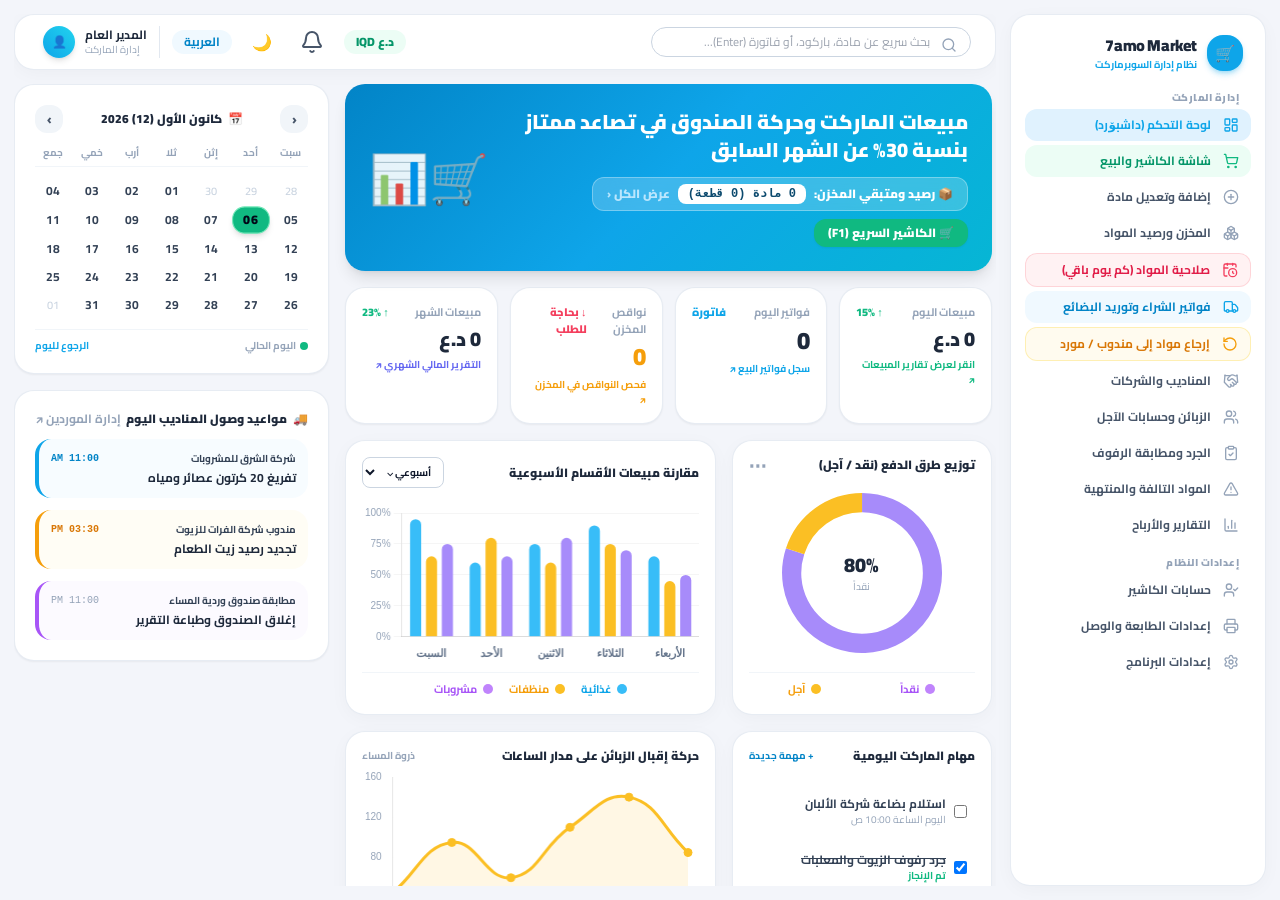
==== wwwroot/index.html @ c92509ae "Release v1.7.0: update carton stock deduction, cart independent item row controls, hide purchase pri" ====
<!DOCTYPE html>
<html lang="ar" dir="rtl">
<head>
  <meta charset="UTF-8">
  <meta name="viewport" content="width=device-width, initial-scale=1.0">
  <title>7amo.pos Market - نظام إدارة السوبرماركت ونقاط البيع</title>
  <!-- Local Offline Core Libraries -->
  <script src="libs/tailwindcss.js"></script>
  <script>
    tailwind.config = {
      darkMode: 'class'
    }
  </script>
  <!-- Chart.js Offline -->
  <script src="libs/chart.min.js"></script>
  <!-- Lucide Icons Offline -->
  <script src="libs/lucide.min.js"></script>
  <!-- SheetJS Excel Library Offline -->
  <script src="libs/xlsx.full.min.js"></script>
  <!-- Tesseract OCR Offline -->
  <script src="libs/tesseract.min.js"></script>
  <!-- QR Code Offline Generator -->
  <script src="libs/qrcode.min.js"></script>
  <link rel="stylesheet" href="style.css">
</head>
<body class="flex flex-col h-screen overflow-hidden select-none">

  <!-- ======================================================== -->
  <!-- MAIN APP CONTAINER -->
  <!-- ======================================================== -->
  <div class="flex h-screen w-screen p-3.5 gap-3.5 overflow-hidden">

    <!-- ======================================================== -->
    <!-- LEFT SIDEBAR (TAILORED FOR SUPERMARKET & POS) -->
    <!-- ======================================================== -->
    <aside id="appSidebar" class="w-64 sh-card flex flex-col justify-between p-3.5 overflow-y-auto z-20 transition-all duration-300">
      <div class="space-y-3.5">
        <!-- Logo -->
        <div class="flex items-center gap-2.5 px-2 py-1">
          <div class="w-9 h-9 rounded-2xl bg-sky-500 flex items-center justify-center text-white shadow-md shadow-sky-500/30">
            🛒
          </div>
          <div>
            <span class="font-black text-base tracking-tight text-slate-800 dark:text-white">7amo Market</span>
            <span class="block text-[10px] font-bold text-sky-500">نظام إدارة السوبرماركت</span>
          </div>
        </div>

        <!-- Section: MENU (القائمة الرئيسية للماركت) -->
        <div>
          <div class="text-[10px] font-black tracking-wider text-slate-400 dark:text-slate-500 px-3 mb-1 uppercase">إدارة الماركت</div>
          <nav class="space-y-1">
            <!-- 1. Dashboard -->
            <button onclick="switchTab('dashboard')" id="sidebar-dashboard" class="sidebar-item w-full flex items-center gap-3 px-3 py-2 rounded-xl text-xs font-bold text-slate-600 dark:text-slate-300 hover:bg-slate-100 dark:hover:bg-slate-800 transition sidebar-item-active">
              <i data-lucide="layout-dashboard" class="w-4 h-4 text-sky-500"></i>
              <span>لوحة التحكم (داشبۆرد)</span>
            </button>

            <!-- 2. Cashier -->
            <button onclick="switchTab('cashier')" id="sidebar-cashier" class="sidebar-item w-full flex items-center gap-3 px-3 py-2 rounded-xl text-xs font-bold text-emerald-600 dark:text-emerald-400 bg-emerald-50 dark:bg-emerald-950/40 hover:bg-emerald-100 transition">
              <i data-lucide="shopping-cart" class="w-4 h-4 text-emerald-500"></i>
              <span>شاشة الكاشير والبيع</span>
            </button>

            <!-- 3. Add Product -->
            <button onclick="switchTab('addProduct')" id="sidebar-addProduct" class="sidebar-item w-full flex items-center gap-3 px-3 py-2 rounded-xl text-xs font-bold text-slate-600 dark:text-slate-300 hover:bg-slate-100 dark:hover:bg-slate-800 transition">
              <i data-lucide="plus-circle" class="w-4 h-4 text-slate-400"></i>
              <span>إضافة وتعديل مادة</span>
            </button>

            <!-- 4. Inventory / Warehouse -->
            <button onclick="switchTab('inventory')" id="sidebar-inventory" class="sidebar-item w-full flex items-center gap-3 px-3 py-2 rounded-xl text-xs font-bold text-slate-600 dark:text-slate-300 hover:bg-slate-100 dark:hover:bg-slate-800 transition">
              <i data-lucide="boxes" class="w-4 h-4 text-slate-400"></i>
              <span>المخزن ورصيد المواد</span>
            </button>

            <!-- 5. Expiring Soon Products (كم يوم باقي لانتهاء الصلاحية) -->
            <button onclick="switchTab('expiringProducts')" id="sidebar-expiringProducts" class="sidebar-item w-full flex items-center justify-between px-3 py-2 rounded-xl text-xs font-bold text-rose-600 dark:text-rose-400 bg-rose-50/90 dark:bg-rose-950/50 hover:bg-rose-100 dark:hover:bg-rose-900/60 border border-rose-200/80 dark:border-rose-800/50 transition">
              <div class="flex items-center gap-3">
                <i data-lucide="calendar-clock" class="w-4 h-4 text-rose-500"></i>
                <span>صلاحية المواد (كم يوم باقي)</span>
              </div>
              <span id="sidebar-expiringCountBadge" class="hidden px-2 py-0.5 rounded-full text-[10px] font-black bg-rose-500 text-white">0</span>
            </button>

            <!-- 6. Purchase & Invoices (فواتير الشراء وتوريد البضائع) -->
            <button onclick="switchTab('purchase')" id="sidebar-purchase" class="sidebar-item w-full flex items-center gap-3 px-3 py-2 rounded-xl text-xs font-bold text-sky-600 dark:text-sky-400 bg-sky-50 dark:bg-sky-950/40 hover:bg-sky-100 transition">
              <i data-lucide="truck" class="w-4 h-4 text-sky-500"></i>
              <span>فواتير الشراء وتوريد البضائع</span>
            </button>

            <!-- 7. Return items to supplier (إرجاع مواد إلى مندوب / مورد) -->
            <button onclick="openSupplierReturnModal()" id="sidebar-returnSupplier" class="sidebar-item w-full flex items-center gap-3 px-3 py-2 rounded-xl text-xs font-bold text-amber-600 dark:text-amber-400 bg-amber-50/80 dark:bg-amber-950/40 hover:bg-amber-100 dark:hover:bg-amber-900/50 border border-amber-200/60 dark:border-amber-800/40 transition">
              <i data-lucide="rotate-ccw" class="w-4 h-4 text-amber-500"></i>
              <span>إرجاع مواد إلى مندوب / مورد</span>
            </button>

            <!-- 8. Suppliers / Reps -->
            <button onclick="switchTab('suppliers')" id="sidebar-suppliers" class="sidebar-item w-full flex items-center gap-3 px-3 py-2 rounded-xl text-xs font-bold text-slate-600 dark:text-slate-300 hover:bg-slate-100 dark:hover:bg-slate-800 transition">
              <i data-lucide="handshake" class="w-4 h-4 text-slate-400"></i>
              <span>المناديب والشركات</span>
            </button>

            <!-- 9. Customers / Debts -->
            <button onclick="switchTab('customers')" id="sidebar-customers" class="sidebar-item w-full flex items-center gap-3 px-3 py-2 rounded-xl text-xs font-bold text-slate-600 dark:text-slate-300 hover:bg-slate-100 dark:hover:bg-slate-800 transition">
              <i data-lucide="users" class="w-4 h-4 text-slate-400"></i>
              <span>الزبائن وحسابات الآجل</span>
            </button>

            <!-- 10. Stock Audit -->
            <button onclick="switchTab('stockAudit')" id="sidebar-stockAudit" class="sidebar-item w-full flex items-center gap-3 px-3 py-2 rounded-xl text-xs font-bold text-slate-600 dark:text-slate-300 hover:bg-slate-100 dark:hover:bg-slate-800 transition">
              <i data-lucide="clipboard-check" class="w-4 h-4 text-slate-400"></i>
              <span>الجرد ومطابقة الرفوف</span>
            </button>

            <!-- 11. Damaged / Expired Items -->
            <button onclick="switchTab('damagedItems')" id="sidebar-damagedItems" class="sidebar-item w-full flex items-center gap-3 px-3 py-2 rounded-xl text-xs font-bold text-slate-600 dark:text-slate-300 hover:bg-slate-100 dark:hover:bg-slate-800 transition">
              <i data-lucide="alert-triangle" class="w-4 h-4 text-slate-400"></i>
              <span>المواد التالفة والمنتهية</span>
            </button>

            <!-- 12. Reports & Profits -->
            <button onclick="switchTab('reports')" id="sidebar-reports" class="sidebar-item w-full flex items-center gap-3 px-3 py-2 rounded-xl text-xs font-bold text-slate-600 dark:text-slate-300 hover:bg-slate-100 dark:hover:bg-slate-800 transition">
              <i data-lucide="bar-chart-3" class="w-4 h-4 text-slate-400"></i>
              <span>التقارير والأرباح</span>
            </button>
          </nav>
        </div>

        <!-- Section: OTHER (إدارة النظام والمستخدمين) -->
        <div>
          <div class="text-[10px] font-black tracking-wider text-slate-400 dark:text-slate-500 px-3 mb-1 uppercase">إعدادات النظام</div>
          <nav class="space-y-1">
            <button onclick="switchTab('users')" id="sidebar-users" class="sidebar-item w-full flex items-center gap-3 px-3 py-2 rounded-xl text-xs font-bold text-slate-600 dark:text-slate-300 hover:bg-slate-100 dark:hover:bg-slate-800 transition">
              <i data-lucide="user-check" class="w-4 h-4 text-slate-400"></i>
              <span>حسابات الكاشير</span>
            </button>

            <button onclick="switchTab('printing')" id="sidebar-printing" class="sidebar-item w-full flex items-center gap-3 px-3 py-2 rounded-xl text-xs font-bold text-slate-600 dark:text-slate-300 hover:bg-slate-100 dark:hover:bg-slate-800 transition">
              <i data-lucide="printer" class="w-4 h-4 text-slate-400"></i>
              <span>إعدادات الطابعة والوصل</span>
            </button>

            <button onclick="switchTab('settings')" id="sidebar-settings" class="sidebar-item w-full flex items-center gap-3 px-3 py-2 rounded-xl text-xs font-bold text-slate-600 dark:text-slate-300 hover:bg-slate-100 dark:hover:bg-slate-800 transition">
              <i data-lucide="settings" class="w-4 h-4 text-slate-400"></i>
              <span>إعدادات البرنامج</span>
            </button>
          </nav>
        </div>
      </div>
    </aside>

    <!-- ======================================================== -->
    <!-- RIGHT MAIN CONTENT WORKSPACE -->
    <!-- ======================================================== -->
    <div class="flex-1 flex flex-col overflow-hidden space-y-3.5">

      <!-- TOP HEADER (SEARCH, ACTIONS & PROFILE) -->
      <header id="appTopHeader" class="h-14 sh-card px-6 flex items-center justify-between">
        <!-- Search Input -->
        <div class="relative w-80">
          <i data-lucide="search" class="w-4 h-4 text-slate-400 absolute right-3.5 top-2.5"></i>
          <input id="globalTopSearchInput" onkeydown="if(event.key==='Enter'){handleGlobalTopSearch(this.value);}" type="text" placeholder="بحث سريع عن مادة، باركود، أو فاتورة (Enter)..." class="w-full bg-slate-50 dark:bg-slate-900 border border-slate-200 dark:border-slate-800 rounded-full pr-10 pl-4 py-1.5 text-xs text-slate-700 dark:text-slate-200 focus:outline-none focus:border-sky-500">
        </div>

        <!-- Header Actions -->
        <div class="flex items-center gap-3">
          <!-- Currency Badge -->
          <div class="px-3 py-1 bg-emerald-50 dark:bg-emerald-950/60 text-emerald-600 dark:text-emerald-400 rounded-full text-xs font-black">
            د.ع IQD
          </div>

          <!-- Notification Bell (Rep Orders) -->
          <button onclick="switchTab('repOrders')" class="p-2 rounded-full hover:bg-slate-100 dark:hover:bg-slate-800 text-slate-600 dark:text-slate-300 relative" title="طلبيات المناديب الواردة">
            <i data-lucide="bell" class="w-4.5 h-4.5"></i>
            <span id="repBellBadge" class="hidden absolute top-1 right-1 w-2.5 h-2.5 bg-rose-500 rounded-full animate-ping"></span>
          </button>

          <!-- Theme Toggle (Day <-> Night) -->
          <button onclick="toggleTheme()" class="p-2 rounded-full hover:bg-slate-100 dark:hover:bg-slate-800 text-slate-600 dark:text-slate-300" title="تبديل الوضع الليلي / النهاري">
            <span id="themeIcon">🌙</span>
          </button>

          <!-- Language Button -->
          <button onclick="toggleLanguage()" class="px-3 py-1 rounded-full text-xs font-bold text-sky-600 dark:text-sky-400 bg-sky-50 dark:bg-sky-950/60">
            <span id="langBtnText">العربية</span>
          </button>

          <!-- User Avatar Profile -->
          <div class="flex items-center gap-2.5 pl-1 border-r border-slate-200 dark:border-slate-800 pr-3">
            <div class="text-left">
              <div class="text-xs font-bold text-slate-800 dark:text-white leading-tight">المدير العام</div>
              <div class="text-[10px] text-slate-400">إدارة الماركت</div>
            </div>
            <div class="w-8 h-8 rounded-full bg-gradient-to-tr from-sky-500 to-cyan-400 flex items-center justify-center text-white font-bold text-xs shadow-md">
              👤
            </div>
          </div>
        </div>
      </header>

      <!-- VIEWS CONTAINER -->
      <main class="flex-1 overflow-y-auto pr-1">

        <!-- ======================================================== -->
        <!-- VIEW 1: DASHBOARD (MARKET THEME) -->
        <!-- ======================================================== -->
        <div id="tab-dashboard" class="tab-content space-y-4">
          <div class="grid grid-cols-12 gap-4">

            <!-- LEFT 8-COLUMN MAIN BLOCK -->
            <div class="col-span-8 space-y-4">

              <!-- Market Banner Card with Interactive Warehouse Stock Button -->
              <div class="sh-banner p-6 relative overflow-hidden flex items-center justify-between shadow-lg">
                <div class="space-y-2 z-10 max-w-md">
                  <h2 class="text-xl font-black text-white leading-snug">
                    مبيعات الماركت وحركة الصندوق في تصاعد ممتاز بنسبة 30% عن الشهر السابق
                  </h2>
                  <div class="flex items-center gap-2 text-xs font-bold pt-1.5 flex-wrap">
                    <button type="button" onclick="switchTab('inventory')" class="px-3.5 py-1.5 bg-white/20 hover:bg-white/30 text-white rounded-xl font-black flex items-center gap-2 transition cursor-pointer backdrop-blur-md border border-white/30 shadow-xs hover:scale-105 active:scale-95">
                      <span>📦 رصيد ومتبقي المخزن:</span>
                      <span id="dashRemainingStockBadge" class="bg-white text-sky-900 px-2.5 py-0.5 rounded-lg font-black font-mono shadow-xs">0 مادة</span>
                      <span class="text-sky-200">عرض الكل ‹</span>
                    </button>
                    <button type="button" onclick="switchTab('cashier')" class="px-3.5 py-1.5 bg-emerald-500 hover:bg-emerald-400 text-white rounded-xl font-black flex items-center gap-1.5 transition cursor-pointer shadow-sm hover:scale-105 active:scale-95">
                      <span>🛒 الكاشير السريع (F1)</span>
                    </button>
                  </div>
                </div>
                <div class="text-5xl opacity-90 select-none animate-bounce">
                  🛒📊
                </div>
              </div>

              <!-- 4 KPI Summary Cards Row (All Clickable & Interactive) -->
              <div class="grid grid-cols-4 gap-3">
                <div onclick="switchTab('reports')" class="sh-card p-4 cursor-pointer hover:border-emerald-400 dark:hover:border-emerald-500 transition shadow-sm hover:shadow-md group">
                  <div class="flex items-center justify-between text-[11px] text-slate-400 font-bold">
                    <span class="group-hover:text-emerald-500 transition">مبيعات اليوم</span>
                    <span class="text-emerald-500 font-black">↑ 15%</span>
                  </div>
                  <div id="kpiTodayRevenue" class="text-xl font-black text-slate-800 dark:text-white mt-1">0 د.ع</div>
                  <span class="text-[10px] text-emerald-500 font-bold block mt-1">انقر لعرض تقارير المبيعات ↗</span>
                </div>

                <div onclick="openInvoicesHistoryModal()" class="sh-card p-4 cursor-pointer hover:border-sky-400 dark:hover:border-sky-500 transition shadow-sm hover:shadow-md group">
                  <div class="flex items-center justify-between text-[11px] text-slate-400 font-bold">
                    <span class="group-hover:text-sky-500 transition">فواتير اليوم</span>
                    <span class="text-sky-500 font-black">فاتورة</span>
                  </div>
                  <div id="kpiTodayInvoices" class="text-2xl font-black text-slate-800 dark:text-white mt-1">0</div>
                  <span class="text-[10px] text-sky-500 font-bold block mt-1">سجل فواتير البيع ↗</span>
                </div>

                <div onclick="switchTab('inventory'); filterInventoryLowStockOnly();" class="sh-card p-4 cursor-pointer hover:border-amber-400 dark:hover:border-amber-500 transition shadow-sm hover:shadow-md group">
                  <div class="flex items-center justify-between text-[11px] text-slate-400 font-bold">
                    <span class="group-hover:text-amber-500 transition">نواقص المخزن</span>
                    <span class="text-rose-500 font-black">↓ بحاجة للطلب</span>
                  </div>
                  <div id="kpiLowStockCount" class="text-2xl font-black text-amber-500 mt-1">0</div>
                  <span class="text-[10px] text-amber-500 font-bold block mt-1">فحص النواقص في المخزن ↗</span>
                </div>

                <div onclick="switchTab('reports')" class="sh-card p-4 cursor-pointer hover:border-indigo-400 dark:hover:border-indigo-500 transition shadow-sm hover:shadow-md group">
                  <div class="flex items-center justify-between text-[11px] text-slate-400 font-bold">
                    <span class="group-hover:text-indigo-500 transition">مبيعات الشهر</span>
                    <span class="text-emerald-500 font-black">↑ 23%</span>
                  </div>
                  <div id="kpiMonthlyRevenue" class="text-xl font-black text-slate-800 dark:text-white mt-1">0 د.ع</div>
                  <span class="text-[10px] text-indigo-500 font-bold block mt-1">التقرير المالي الشهري ↗</span>
                </div>
              </div>

              <!-- Middle Charts Row -->
              <div class="grid grid-cols-12 gap-4">
                <!-- Payment Methods Donut -->
                <div class="col-span-5 sh-card p-4 flex flex-col justify-between">
                  <div class="flex items-center justify-between">
                    <h3 class="text-xs font-black text-slate-800 dark:text-white">توزيع طرق الدفع (نقد / آجل)</h3>
                    <button type="button" onclick="switchTab('reports')" class="text-slate-400 hover:text-sky-500 text-xs">•••</button>
                  </div>

                  <div class="h-40 relative flex items-center justify-center my-2">
                    <canvas id="attendanceChart"></canvas>
                    <div class="absolute text-center">
                      <div id="dashPaymentRatioText" class="text-xl font-black text-slate-800 dark:text-white">80%</div>
                      <div class="text-[10px] text-slate-400">نقداً</div>
                    </div>
                  </div>

                  <div class="flex items-center justify-around text-[11px] font-bold pt-2 border-t border-slate-100 dark:border-slate-800">
                    <span class="flex items-center gap-1.5 text-purple-500"><span class="w-2.5 h-2.5 rounded-full bg-purple-400 inline-block"></span> نقداً</span>
                    <span class="flex items-center gap-1.5 text-amber-500"><span class="w-2.5 h-2.5 rounded-full bg-amber-400 inline-block"></span> آجل</span>
                  </div>
                </div>

                <!-- Sales Performance Multi Bar Chart -->
                <div class="col-span-7 sh-card p-4 flex flex-col justify-between">
                  <div class="flex items-center justify-between mb-2">
                    <h3 class="text-xs font-black text-slate-800 dark:text-white">مقارنة مبيعات الأقسام الأسبوعية</h3>
                    <select onchange="updateWeeklyChartMode(this.value)" class="text-[10px] font-bold bg-slate-50 dark:bg-slate-900 border border-slate-200 dark:border-slate-800 rounded-lg px-2 py-1 cursor-pointer">
                      <option value="weekly">أسبوعي ⌵</option>
                      <option value="monthly">شهري</option>
                    </select>
                  </div>

                  <div class="h-40 relative my-2">
                    <canvas id="performanceChart"></canvas>
                  </div>

                  <div class="flex items-center justify-center gap-4 text-[11px] font-bold pt-2 border-t border-slate-100 dark:border-slate-800">
                    <span class="flex items-center gap-1.5 text-sky-500"><span class="w-2.5 h-2.5 rounded-full bg-sky-400 inline-block"></span> غذائية</span>
                    <span class="flex items-center gap-1.5 text-amber-500"><span class="w-2.5 h-2.5 rounded-full bg-amber-400 inline-block"></span> منظفات</span>
                    <span class="flex items-center gap-1.5 text-purple-500"><span class="w-2.5 h-2.5 rounded-full bg-purple-400 inline-block"></span> مشروبات</span>
                  </div>
                </div>
              </div>

              <!-- Bottom Row: Agenda & Activity Spline -->
              <div class="grid grid-cols-12 gap-4">
                <!-- Daily Tasks -->
                <div class="col-span-5 sh-card p-4 flex flex-col justify-between space-y-2">
                  <div class="flex items-center justify-between">
                    <h3 class="text-xs font-black text-slate-800 dark:text-white">مهام الماركت اليومية</h3>
                    <button type="button" onclick="promptAddDashboardTask()" class="text-[10px] font-bold text-sky-600 dark:text-sky-400 hover:underline cursor-pointer">+ مهمة جديدة</button>
                  </div>
                  <div id="dashTasksContainer" class="space-y-2 text-xs">
                    <div class="flex items-center justify-between p-2 rounded-xl hover:bg-slate-50 dark:hover:bg-slate-800 transition">
                      <label class="flex items-center gap-2 cursor-pointer">
                        <input type="checkbox" onchange="toggleTaskState(this)" class="rounded text-sky-500 cursor-pointer">
                        <div>
                          <div class="font-bold text-slate-700 dark:text-slate-200">استلام بضاعة شركة الألبان</div>
                          <div class="text-[10px] text-slate-400">اليوم الساعة 10:00 ص</div>
                        </div>
                      </label>
                    </div>

                    <div class="flex items-center justify-between p-2 rounded-xl hover:bg-slate-50 dark:hover:bg-slate-800 transition">
                      <label class="flex items-center gap-2 cursor-pointer">
                        <input type="checkbox" checked onchange="toggleTaskState(this)" class="rounded text-sky-500 cursor-pointer">
                        <div>
                          <div class="font-bold text-slate-700 dark:text-slate-200 line-through text-slate-400">جرد رفوف الزيوت والمعلبات</div>
                          <div class="text-[10px] text-emerald-500 font-bold">تم الإنجاز</div>
                        </div>
                      </label>
                    </div>

                    <div class="flex items-center justify-between p-2 rounded-xl hover:bg-slate-50 dark:hover:bg-slate-800 transition">
                      <label class="flex items-center gap-2 cursor-pointer">
                        <input type="checkbox" checked onchange="toggleTaskState(this)" class="rounded text-sky-500 cursor-pointer">
                        <div>
                          <div class="font-bold text-slate-700 dark:text-slate-200 line-through text-slate-400">تسديد دفعة مندوب المنظفات</div>
                          <div class="text-[10px] text-emerald-500 font-bold">تم التسديد</div>
                        </div>
                      </label>
                    </div>
                  </div>
                </div>

                <!-- Hourly Activity Spline -->
                <div class="col-span-7 sh-card p-4 flex flex-col justify-between">
                  <div class="flex items-center justify-between">
                    <h3 class="text-xs font-black text-slate-800 dark:text-white">حركة إقبال الزبائن على مدار الساعات</h3>
                    <span class="text-[10px] font-bold text-slate-400">ذروة المساء</span>
                  </div>
                  <div class="h-44 relative my-1">
                    <canvas id="activitySplineChart"></canvas>
                  </div>
                </div>
              </div>

            </div>

            <!-- RIGHT 4-COLUMN BLOCK (DYNAMIC WORKING CALENDAR & MARKET AGENDA) -->
            <div class="col-span-4 space-y-4">
              <!-- Dynamic Calendar Widget -->
              <div class="sh-card p-5 space-y-3 shadow-sm">
                <div class="flex items-center justify-between">
                  <button type="button" onclick="prevDashCalendarMonth()" class="w-7 h-7 rounded-xl bg-slate-100 dark:bg-slate-800 hover:bg-sky-100 dark:hover:bg-sky-900 text-slate-600 dark:text-slate-300 flex items-center justify-center font-black transition cursor-pointer text-sm">‹</button>
                  <h3 id="dashCalHeader" class="text-xs font-black text-slate-800 dark:text-white flex items-center gap-1.5">
                    <span>📅</span>
                    <span id="dashCalHeaderText">التقويم</span>
                  </h3>
                  <button type="button" onclick="nextDashCalendarMonth()" class="w-7 h-7 rounded-xl bg-slate-100 dark:bg-slate-800 hover:bg-sky-100 dark:hover:bg-sky-900 text-slate-600 dark:text-slate-300 flex items-center justify-center font-black transition cursor-pointer text-sm">›</button>
                </div>

                <div class="grid grid-cols-7 gap-1 text-center text-[10px] font-bold text-slate-400 border-b border-slate-100 dark:border-slate-800/80 pb-1.5">
                  <span>سبت</span><span>أحد</span><span>إثن</span><span>ثلا</span><span>أرب</span><span>خمي</span><span>جمع</span>
                </div>

                <div id="dashCalGrid" class="grid grid-cols-7 gap-1 text-center text-xs font-semibold">
                  <!-- Dynamically rendered by renderDashboardCalendar() -->
                </div>

                <div class="pt-2 border-t border-slate-100 dark:border-slate-800/80 flex items-center justify-between text-[10px] font-bold text-slate-400">
                  <span class="flex items-center gap-1"><span class="w-2 h-2 rounded-full bg-emerald-500 inline-block"></span> اليوم الحالي</span>
                  <button type="button" onclick="resetDashCalendarToToday()" class="text-sky-500 hover:underline">الرجوع لليوم</button>
                </div>
              </div>

              <!-- Market Deliveries / Agenda (Connected to Suppliers) -->
              <div class="sh-card p-5 space-y-3 shadow-sm">
                <div class="flex items-center justify-between">
                  <h3 class="text-xs font-black text-slate-800 dark:text-white flex items-center gap-1.5">
                    <span>🚚</span>
                    <span>مواعيد وصول المناديب اليوم</span>
                  </h3>
                  <button type="button" onclick="switchTab('suppliers')" class="text-slate-400 hover:text-sky-500 text-xs font-bold transition">إدارة الموردين ↗</button>
                </div>

                <div onclick="switchTab('purchases')" class="p-3 rounded-2xl border-l-4 border-l-sky-500 bg-sky-50/50 dark:bg-slate-900/50 space-y-1 cursor-pointer hover:bg-sky-100/50 transition">
                  <div class="flex items-center justify-between text-[10px]">
                    <span class="font-bold text-slate-700 dark:text-slate-200">شركة الشرق للمشروبات</span>
                    <span class="text-sky-600 dark:text-sky-400 font-mono font-bold">11:00 AM</span>
                  </div>
                  <div class="text-xs font-bold text-slate-800 dark:text-white">تفريغ 20 كرتون عصائر ومياه</div>
                </div>

                <div onclick="switchTab('suppliers')" class="p-3 rounded-2xl border-l-4 border-l-amber-500 bg-amber-50/50 dark:bg-slate-900/50 space-y-1 cursor-pointer hover:bg-amber-100/50 transition">
                  <div class="flex items-center justify-between text-[10px]">
                    <span class="font-bold text-slate-700 dark:text-slate-200">مندوب شركة الفرات للزيوت</span>
                    <span class="text-amber-600 dark:text-amber-400 font-mono font-bold">03:30 PM</span>
                  </div>
                  <div class="text-xs font-bold text-slate-800 dark:text-white">تجديد رصيد زيت الطعام</div>
                </div>

                <div class="p-3 rounded-2xl border-l-4 border-l-purple-500 bg-purple-50/50 dark:bg-slate-900/50 space-y-1">
                  <div class="flex items-center justify-between text-[10px]">
                    <span class="font-bold text-slate-700 dark:text-slate-200">مطابقة صندوق وردية المساء</span>
                    <span class="text-slate-400 font-mono">11:00 PM</span>
                  </div>
                  <div class="text-xs font-bold text-slate-800 dark:text-white">إغلاق الصندوق وطباعة التقرير</div>
                </div>
              </div>
            </div>

          </div>
        </div>

        <!-- ======================================================== -->
        <!-- VIEW 2: CASHIER / SALE SCREEN (REVERTED TO ULTRA MODERN DESIGN) -->
        <!-- ======================================================== -->
        <div id="tab-cashier" class="tab-content hidden h-full flex flex-col space-y-1.5">
          
          <!-- TOP CASHIER HEADER BAR (COMPACT & CLEAN) -->
          <div class="flex items-center justify-between px-3.5 py-1 pos-panel rounded-2xl shadow-md">
            
            <!-- User Info Pill (Left) -->
            <div class="flex items-center gap-2.5">
              <div class="w-8 h-8 rounded-full bg-blue-600 flex items-center justify-center font-black text-white text-xs shadow-md border border-blue-400/40">
                I
              </div>
              <div>
                <div class="flex items-center gap-1.5">
                  <span data-i18n="pos_user_title" class="text-xs font-black pos-text-title">کاشێر: بەڕێوەبەری گشتی (Admin)</span>
                  <span class="px-1.5 py-0.2 rounded-full text-[9px] font-black bg-teal-500/20 text-teal-500 border border-teal-500/30">Admin</span>
                </div>
                <span data-i18n="pos_subtitle" class="text-[9px] pos-text-sub font-semibold">7amo.pos • سیستەمی فرۆشتن</span>
              </div>
            </div>

            <!-- Action Buttons Pill (Right) -->
            <div class="flex items-center gap-2">
              
              <!-- Language Switcher Pill -->
              <div class="pos-subpanel rounded-xl p-0.5 flex items-center text-xs font-bold">
                <button onclick="setLanguage('ar')" id="posLangAr" class="px-2 py-0.5 rounded-lg text-slate-500 dark:text-slate-300 hover:text-sky-500 transition text-[11px]">عربي</button>
                <button onclick="setLanguage('ku')" id="posLangKu" class="px-2 py-0.5 rounded-lg bg-sky-500 text-white transition text-[11px]">کوردی</button>
                <button onclick="setLanguage('en')" id="posLangEn" class="px-2 py-0.5 rounded-lg text-slate-500 dark:text-slate-300 hover:text-sky-500 transition text-[11px]">EN</button>
              </div>

              <!-- Theme Toggle Button -->
              <button onclick="toggleTheme()" class="px-2.5 py-1 bg-indigo-500/10 hover:bg-indigo-500/20 text-indigo-500 dark:text-indigo-300 border border-indigo-500/30 rounded-xl text-[11px] font-bold flex items-center gap-1 transition">
                <span id="themeIcon">🌙</span>
                <span id="posThemeText">شەو</span>
              </button>

              <!-- Home / Dashboard Button -->
              <button onclick="switchTab('dashboard')" class="px-3 py-1 pos-subpanel hover:bg-slate-200 dark:hover:bg-slate-700 text-slate-700 dark:text-slate-200 rounded-xl text-xs font-bold flex items-center gap-1.5 transition">
                <span>🏠</span>
                <span data-i18n="pos_home_btn">سەرەکی</span>
              </button>

            </div>

          </div>

          <!-- MAIN 2-COLUMN SALES INTERFACE -->
          <div class="flex-1 flex gap-2.5 overflow-hidden">
            
            <!-- LEFT MAIN PANEL: TABS, SCANNER & CART TABLE -->
            <div class="flex-1 flex flex-col pos-panel rounded-2xl p-3 overflow-hidden shadow-xl">
              
              <!-- Invoice Tabs Row -->
              <div class="flex items-center justify-between pb-2 mb-2 border-b border-slate-200 dark:border-slate-800">
                <div class="flex items-center gap-2 overflow-x-auto">
                  <span class="text-xs font-black pos-text-sub flex items-center gap-1">
                    <span>🗂</span>
                    <span data-i18n="pos_tabs_title">پەنجەرەکانی فرۆشتن:</span>
                  </span>
                  <div id="invoiceTabsContainer" class="flex items-center gap-1.5"></div>
                </div>

                <!-- New Invoice Tab Button -->
                <button onclick="addNewInvoiceTab()" class="px-3 py-1 bg-gradient-to-r from-blue-600 to-sky-500 hover:from-blue-500 hover:to-sky-400 text-white text-xs font-black rounded-xl shadow-md flex items-center gap-1 transition whitespace-nowrap">
                  <span>+</span>
                  <span data-i18n="pos_new_tab_btn">پەنجەرەی نوێ F1</span>
                </button>
              </div>

              <!-- Barcode Scanner & Quick Action Buttons Row -->
              <div class="flex items-center gap-2 mb-2">

                <!-- Invoices (Sales & Returns) Modal Button -->
                <button onclick="openInvoicesHistoryModal()" class="px-3 py-1.5 pos-subpanel border border-purple-500/40 text-purple-600 dark:text-purple-400 hover:bg-purple-500/10 rounded-xl text-xs font-bold flex items-center gap-1.5 transition whitespace-nowrap" title="عرض الفواتير المباعة والمرتجعة">
                  <span>🧾</span>
                  <span data-i18n="pos_btn_invoices">پسوولەکان (المبيعات والمرتجع)</span>
                </button>

                <!-- Warehouse Modal Button with Count Badge -->
                <button onclick="openQuickProductModal()" class="px-3 py-1.5 pos-subpanel border border-emerald-500/40 text-emerald-600 dark:text-emerald-400 hover:bg-emerald-500/10 rounded-xl text-xs font-bold flex items-center gap-1.5 transition whitespace-nowrap">
                  <span>📦</span>
                  <span data-i18n="pos_btn_warehouse">کۆگا F4</span>
                  <span id="cashierTotalProductsBadge" class="bg-emerald-500/20 text-emerald-600 dark:text-emerald-300 px-1.5 py-0.2 rounded-md text-[10px] font-mono font-bold">0</span>
                </button>

                <!-- Return Item Toggle Button -->
                <button onclick="toggleReturnMode()" id="btnReturnMode" class="px-3 py-1.5 pos-subpanel border border-slate-300 dark:border-slate-700 text-slate-700 dark:text-slate-300 hover:bg-slate-200 dark:hover:bg-slate-800 rounded-xl text-xs font-bold flex items-center gap-1.5 transition whitespace-nowrap">
                  <span>🔄</span>
                  <span data-i18n="pos_btn_return">گەڕاندنەوەی کاڵا</span>
                </button>

                <!-- Glowing Golden Barcode Scanner Input Bar -->
                <div class="relative flex-1">
                  <input id="cashierBarcodeInput" oninput="handleCashierSearchInput()" onkeydown="handleBarcodeKeyDown(event)" type="text" placeholder="[F3] لێرە بارکۆد لێبدە (چالاک)..." class="w-full pos-input border-2 border-amber-500/80 focus:border-amber-400 focus:ring-4 focus:ring-amber-500/20 rounded-xl pr-10 pl-4 py-1.5 text-xs font-mono font-bold shadow-[0_0_15px_rgba(245,158,11,0.15)] transition text-right">
                  <span class="absolute right-3 top-1.5 text-amber-500 font-mono font-black tracking-widest text-sm select-none">||||||</span>
                  
                  <!-- Autocomplete Search Dropdown -->
                  <div id="cashierSearchResults" class="hidden absolute top-full left-0 right-0 mt-2 pos-panel rounded-2xl shadow-2xl z-40 max-h-64 overflow-y-auto divide-y divide-slate-200 dark:divide-slate-800"></div>
                </div>

              </div>

              <!-- Cart Area (Empty State vs Cart Table) -->
              <div class="flex-1 overflow-y-auto border border-slate-200 dark:border-slate-800 rounded-xl pos-subpanel relative flex flex-col">
                
                <!-- EMPTY STATE ILLUSTRATION -->
                <div id="cashierCartEmptyState" class="flex-1 flex flex-col items-center justify-center p-6 space-y-3 text-center">
                  <div class="w-24 h-24 relative flex items-center justify-center">
                    <svg viewBox="0 0 120 120" fill="none" xmlns="http://www.w3.org/2000/svg" class="w-full h-full drop-shadow-[0_0_20px_rgba(14,165,233,0.3)]">
                      <path d="M20 30H32L45 80H90L100 40H38" stroke="#0ea5e9" stroke-width="4" stroke-linecap="round" stroke-linejoin="round"/>
                      <circle cx="50" cy="95" r="7" stroke="#0ea5e9" stroke-width="4" fill="currentColor"/>
                      <circle cx="85" cy="95" r="7" stroke="#0ea5e9" stroke-width="4" fill="currentColor"/>
                      <path d="M45 45L55 30L75 30L85 45L75 60L55 60Z" fill="#f59e0b" fill-opacity="0.8" stroke="#fbbf24" stroke-width="2"/>
                      <path d="M60 55L68 42L82 42L90 55L82 68L68 68Z" fill="#8b5cf6" fill-opacity="0.8" stroke="#a78bfa" stroke-width="2"/>
                    </svg>
                  </div>
                  <span id="cashierEmptyCartText" data-i18n="pos_empty_cart" class="text-xs font-black pos-text-sub">سەبەتە بەتاڵە، بارکۆد لێبدە یان کاڵا هەڵبژێرە</span>
                </div>

                <!-- CART ITEMS TABLE -->
                <div id="cashierCartTableWrapper" class="hidden flex-1 overflow-y-auto">
                  <table class="w-full text-right text-xs">
                    <thead class="pos-table-header font-bold border-b border-slate-200 dark:border-slate-800 sticky top-0 z-10">
                      <tr>
                        <th class="p-2 text-center w-10" data-i18n="cart_th_num">#</th>
                        <th class="p-2" data-i18n="cart_th_name">اسم المادة</th>
                        <th class="p-2 text-center font-mono" data-i18n="cart_th_price">سعر البيع</th>
                        <th class="p-2 text-center" data-i18n="cart_th_type">نوعية البيع</th>
                        <th class="p-2 text-center" data-i18n="cart_th_qty">العدد / الكمية</th>
                        <th class="p-2 text-center font-mono" data-i18n="cart_th_total">المجموع</th>
                        <th class="p-2 text-center w-12" data-i18n="cart_th_del">حذف</th>
                      </tr>
                    </thead>
                    <tbody id="cashierCartTbody" class="divide-y divide-slate-200 dark:divide-slate-800 font-bold">
                    </tbody>
                  </table>
                </div>

              </div>

            </div>

            <!-- RIGHT SUMMARY & PAYMENT PANEL -->
            <div class="w-[350px] pos-panel rounded-2xl p-3 flex flex-col justify-start space-y-2.5 shadow-xl">
              
              <!-- TOP NEON GLOWING TOTAL CARD -->
              <div class="pos-subpanel border-2 border-emerald-500/90 rounded-2xl p-3 text-center shadow-[0_0_20px_rgba(16,185,129,0.2)]">
                <span data-i18n="pos_total_due_title" class="text-xs font-bold pos-text-sub block mb-0.5">کۆی گشتی ماوە بۆ دان</span>
                <div id="cashierTotalDisplay" class="text-3xl font-black text-emerald-500 dark:text-emerald-400 font-mono tracking-tight my-0.5">
                  0 د.ع
                </div>
                <div id="cashierItemCountBadge" class="inline-block px-2.5 py-0.5 bg-emerald-500/10 border border-emerald-500/40 text-emerald-600 dark:text-emerald-300 rounded-full text-[10px] font-bold">
                  0 کاڵا لە سەبەتەدا
                </div>
              </div>

              <!-- PAYMENT METHODS SECTION -->
              <div class="space-y-1.5">
                <div class="flex items-center gap-1 text-xs font-bold pos-text-title pb-1 border-b border-slate-200 dark:border-slate-800">
                  <span>🗂️</span>
                  <span data-i18n="pos_payment_details_title">شێواز و وردەکاری پارەدان</span>
                </div>
                <span data-i18n="pos_payment_method_lbl" class="text-[10px] pos-text-sub font-bold block">شێوازی پارەدان:</span>
                
                <div class="grid grid-cols-2 gap-1.5">
                  <button onclick="setPaymentMethod('Cash')" id="pm-Cash" class="py-1.5 px-2 bg-emerald-600 hover:bg-emerald-500 text-white font-bold text-xs rounded-xl shadow-md flex items-center justify-center gap-1 transition">
                    <span>💵</span>
                    <span data-i18n="pos_pm_cash">نەختینە (کاش)</span>
                  </button>
                  <button onclick="setPaymentMethod('Debt')" id="pm-Debt" class="py-1.5 px-2 pos-subpanel hover:bg-slate-200 dark:hover:bg-slate-800 font-bold text-xs rounded-xl flex items-center justify-center gap-1 transition">
                    <span>👤</span>
                    <span data-i18n="pos_pm_debt">قەرز / لەژمێر</span>
                  </button>
                  <button onclick="setPaymentMethod('Card')" id="pm-Card" class="py-1.5 px-2 pos-subpanel hover:bg-slate-200 dark:hover:bg-slate-800 font-bold text-xs rounded-xl flex items-center justify-center gap-1 transition">
                    <span>💳</span>
                    <span data-i18n="pos_pm_card">کارت</span>
                  </button>
                  <button onclick="setPaymentMethod('Nfc')" id="pm-Nfc" class="py-1.5 px-2 pos-subpanel hover:bg-slate-200 dark:hover:bg-slate-800 font-bold text-xs rounded-xl flex items-center justify-center gap-1 transition">
                    <span>📱</span>
                    <span data-i18n="pos_pm_nfc">NFC / بێ بارکەوتن</span>
                  </button>
                </div>
              </div>

              <!-- RECEIVED CASH AMOUNT & QUICK BILLS GRID -->
              <div class="space-y-1.5">
                <div class="flex items-center justify-between text-xs">
                  <span data-i18n="pos_paid_lbl" class="font-bold pos-text-sub">بڕی وەرگیراو:</span>
                  <input id="cashierPaidInput" onfocus="pauseBarcodeFocus()" onblur="resumeBarcodeFocus()" oninput="recalcCashierInvoice()" type="number" placeholder="0" class="w-32 pos-input border border-slate-300 dark:border-slate-700 focus:border-emerald-500 rounded-xl px-2 py-1 text-center font-black font-mono text-emerald-500 dark:text-emerald-400 text-sm">
                </div>

                <!-- Quick Cash Bills Grid (7 Buttons) -->
                <div class="grid grid-cols-7 gap-1">
                  <button onclick="setPaidAmount(1000)" class="py-1 pos-subpanel hover:bg-slate-200 dark:hover:bg-slate-800 text-[9px] font-bold rounded-lg">1,000</button>
                  <button onclick="setPaidAmount(5000)" class="py-1 pos-subpanel hover:bg-slate-200 dark:hover:bg-slate-800 text-[9px] font-bold rounded-lg">5,000</button>
                  <button onclick="setPaidAmount(10000)" class="py-1 pos-subpanel hover:bg-slate-200 dark:hover:bg-slate-800 text-[9px] font-bold rounded-lg">10,000</button>
                  <button onclick="setPaidAmount(15000)" class="py-1 pos-subpanel hover:bg-slate-200 dark:hover:bg-slate-800 text-[9px] font-bold rounded-lg">15,000</button>
                  <button onclick="setPaidAmount(20000)" class="py-1 pos-subpanel hover:bg-slate-200 dark:hover:bg-slate-800 text-[9px] font-bold rounded-lg">20,000</button>
                  <button onclick="setPaidAmount(25000)" class="py-1 pos-subpanel hover:bg-slate-200 dark:hover:bg-slate-800 text-[9px] font-bold rounded-lg">25,000</button>
                  <button onclick="setPaidAmount(50000)" class="py-1 pos-subpanel hover:bg-slate-200 dark:hover:bg-slate-800 text-[9px] font-bold rounded-lg">50,000</button>
                </div>
              </div>

              <!-- FINANCIAL SUMMARY ROWS -->
              <div class="space-y-1 text-xs pt-1.5 border-t border-slate-200 dark:border-slate-800">
                <div class="flex justify-between items-center pos-text-sub">
                  <span data-i18n="pos_subtotal_lbl">کۆی سەرەتایی:</span>
                  <span id="cashierSubtotal" class="font-bold pos-text-title font-mono">0 د.ع</span>
                </div>
                <div class="flex justify-between items-center text-amber-500 dark:text-amber-400 font-bold">
                  <span data-i18n="pos_discount_lbl">داشکاندنی تایبەت:</span>
                  <div class="flex items-center gap-1">
                    <input id="cashierDiscountInput" onfocus="pauseBarcodeFocus()" onblur="resumeBarcodeFocus()" oninput="recalcCashierInvoice()" type="number" value="0" class="w-20 pos-input border border-slate-300 dark:border-slate-700 rounded-lg px-2 py-0.5 text-center font-bold text-amber-500 dark:text-amber-400 font-mono text-xs">
                    <span class="text-[10px]">د.ع</span>
                  </div>
                </div>
                <div class="flex justify-between items-center pos-text-sub font-bold">
                  <span data-i18n="pos_tax_lbl">باج (%0):</span>
                  <div class="flex items-center gap-1">
                    <input id="cashierTaxInput" onfocus="pauseBarcodeFocus()" onblur="resumeBarcodeFocus()" oninput="recalcCashierInvoice()" type="number" value="0" class="w-20 pos-input border border-slate-300 dark:border-slate-700 rounded-lg px-2 py-0.5 text-center font-bold font-mono text-xs">
                    <span class="text-[10px]">د.ع</span>
                  </div>
                </div>
                <div class="flex justify-between items-center pos-text-title pt-1 border-t border-slate-200 dark:border-slate-800">
                  <span data-i18n="pos_change_lbl" class="font-bold">ماوەی گەڕاوە (الباقي):</span>
                  <span id="cashierChangeDisplay" class="font-black text-emerald-500 dark:text-emerald-400 text-xs font-mono">0 د.ع</span>
                </div>
              </div>

              <!-- CHECKOUT BIG BUTTONS (PROMINENT, LARGER & PLACED DIRECTLY BELOW SUMMARY) -->
              <div class="space-y-2 pt-2 border-t border-slate-200 dark:border-slate-800">
                <div class="grid grid-cols-2 gap-2">
                  <button onclick="submitCashierSale(false)" class="py-3 px-2 bg-gradient-to-r from-emerald-600 to-teal-600 hover:from-emerald-500 hover:to-teal-500 text-white font-black text-xs rounded-xl shadow-lg flex items-center justify-center gap-1.5 transition">
                    <span>✔</span>
                    <span data-i18n="pos_btn_sell_no_receipt">فرۆشتن (بێ پسوولە)</span>
                  </button>
                  <button onclick="submitCashierSale(true)" class="py-3 px-2 bg-gradient-to-r from-blue-700 to-indigo-700 hover:from-blue-600 hover:to-indigo-600 text-white font-black text-xs rounded-xl shadow-lg flex items-center justify-center gap-1.5 transition">
                    <span>🖨️</span>
                    <span data-i18n="pos_btn_sell_print">فرۆشتن و چاپ</span>
                  </button>
                </div>

                <!-- Bottom Auxiliary Buttons -->
                <div class="flex items-center justify-between gap-2">
                  <button onclick="toggleSmartPrint()" id="btnSmartPrint" class="flex-1 py-1.5 pos-subpanel border border-teal-500/40 text-teal-600 dark:text-teal-400 hover:bg-teal-500/10 rounded-xl text-xs font-bold flex items-center justify-center gap-1 transition">
                    <span>⚡</span>
                    <span data-i18n="pos_btn_smart_print">چاپی سمارت</span>
                  </button>
                  <button onclick="clearCurrentInvoice()" class="flex-1 py-1.5 pos-subpanel border border-rose-500/40 text-rose-600 dark:text-rose-400 hover:bg-rose-500/10 rounded-xl text-xs font-bold flex items-center justify-center gap-1 transition">
                    <span>🔄</span>
                    <span data-i18n="pos_btn_clear_cart">بەتاڵکردنی سەبەتە [F8]</span>
                  </button>
                </div>
              </div>

            </div>

          </div>

        </div>

        <!-- QUICK PRODUCT SELECTOR MODAL (کۆگا F4) -->
        <div id="quickProductModal" class="fixed inset-0 bg-black/70 backdrop-blur-sm hidden flex items-center justify-center z-50 p-6">
          <div class="sh-card w-full max-w-4xl max-h-[85vh] flex flex-col p-5 space-y-4 shadow-2xl border border-slate-700">
            <div class="flex items-center justify-between border-b border-slate-800 pb-3">
              <div class="flex items-center gap-2">
                <span class="text-xl">📦</span>
                <h3 data-i18n="qpm_title" class="font-black text-base text-white">هەڵبژاردنی خێرا لە کۆگا (قائمة المواد السريعة)</h3>
              </div>
              <button onclick="closeQuickProductModal()" class="text-slate-400 hover:text-white text-lg">✕</button>
            </div>
            
            <input id="qpm-search" oninput="filterQuickProductModal()" type="text" placeholder="گەڕان بەپێی ناو یان بارکۆد..." class="w-full bg-slate-900 border border-slate-700 rounded-xl px-4 py-2.5 text-xs text-white font-bold">

            <div class="flex-1 overflow-y-auto border border-slate-800 rounded-xl">
              <div id="qpm-grid" class="grid grid-cols-3 gap-2.5 p-3"></div>
            </div>

            <div class="flex justify-end pt-2 border-t border-slate-800">
              <button onclick="closeQuickProductModal()" class="px-5 py-2 bg-slate-800 text-slate-300 text-xs font-bold rounded-xl" data-i18n="close_btn">داخستن</button>
            </div>
          </div>
        </div>

        <!-- SOLD & RETURNED INVOICES MODAL (پسوولە فرۆشراو و گەڕاوەکان) -->
        <div id="invoicesHistoryModal" class="fixed inset-0 bg-black/70 backdrop-blur-sm hidden flex items-center justify-center z-50 p-6">
          <div class="sh-card w-full max-w-5xl max-h-[90vh] flex flex-col p-5 space-y-4 shadow-2xl">
            <div class="flex items-center justify-between border-b border-slate-200 dark:border-slate-800 pb-3">
              <div class="flex items-center gap-2">
                <span class="text-xl">🧾</span>
                <h3 data-i18n="inv_modal_title" class="font-black text-base text-slate-900 dark:text-white">پسوولە فرۆشراو و گەڕاوەکان (فواتير المبيعات والمرتجع)</h3>
              </div>
              <button onclick="closeInvoicesHistoryModal()" class="text-slate-400 hover:text-slate-700 dark:hover:text-white text-lg">✕</button>
            </div>
            
            <!-- Filters Row -->
            <div class="flex items-center gap-3">
              <input id="inv-search-input" onfocus="pauseBarcodeFocus()" onblur="resumeBarcodeFocus()" oninput="filterInvoicesHistory()" type="text" placeholder="گەڕان بە ژمارەی پسوولە یان کڕیار..." class="flex-1 pos-input border border-slate-300 dark:border-slate-700 rounded-xl px-4 py-2 text-xs font-bold">
              <select id="inv-status-filter" onfocus="pauseBarcodeFocus()" onblur="resumeBarcodeFocus()" onchange="filterInvoicesHistory()" class="pos-input border border-slate-300 dark:border-slate-700 rounded-xl px-3 py-2 text-xs font-bold">
                <option value="ALL" data-i18n="inv_filter_all">هەموو پسوولەکان (الكل)</option>
                <option value="Completed" data-i18n="inv_filter_completed">فرۆشراوەکان (مباعة)</option>
                <option value="Returned" data-i18n="inv_filter_returned">گەڕاوەکان (مرتجعة)</option>
              </select>
              <button onclick="loadInvoicesHistory(true)" class="px-3.5 py-2 bg-sky-600 hover:bg-sky-500 text-white rounded-xl text-xs font-bold flex items-center gap-1 transition">
                <span>🔄</span>
                <span data-i18n="refresh_btn">نوێکردنەوە</span>
              </button>
            </div>

            <!-- Invoices Table -->
            <div class="flex-1 overflow-y-auto border border-slate-200 dark:border-slate-800 rounded-xl">
              <table class="w-full text-right text-xs">
                <thead class="pos-table-header font-bold border-b border-slate-200 dark:border-slate-800 sticky top-0">
                  <tr>
                    <th class="p-2.5">ژمارەی پسوولە (رقم الفاتورة)</th>
                    <th class="p-2.5">کڕیار (الزبون)</th>
                    <th class="p-2.5 text-center">شێوازی پارەدان</th>
                    <th class="p-2.5 text-center">کۆی گشتی</th>
                    <th class="p-2.5 text-center">دۆخ (الحالة)</th>
                    <th class="p-2.5 text-center">بەروار (التاريخ)</th>
                    <th class="p-2.5 text-center w-36">کردارەکان (الإجراءات)</th>
                  </tr>
                </thead>
                <tbody id="invoicesHistoryTbody" class="divide-y divide-slate-200 dark:divide-slate-800 font-bold">
                  <tr><td colspan="7" class="text-center py-6 text-slate-500">چاوەڕوان بە...</td></tr>
                </tbody>
              </table>
            </div>

            <!-- Modal Footer -->
            <div class="flex justify-between items-center pt-2 border-t border-slate-200 dark:border-slate-800">
              <span id="invoicesCountBadge" class="text-xs text-slate-500 dark:text-slate-400 font-bold">0 پسوولە دۆزرایەوە</span>
              <button onclick="closeInvoicesHistoryModal()" class="px-5 py-2 bg-slate-200 dark:bg-slate-800 text-slate-800 dark:text-slate-200 text-xs font-bold rounded-xl hover:bg-slate-300 dark:hover:bg-slate-700 transition" data-i18n="close_btn">داخستن</button>
            </div>
          </div>
        </div>

        <!-- ======================================================== -->
        <!-- VIEW 3: ADD PRODUCT (COMPACT, CENTERED & LOCALIZED) -->
        <!-- ======================================================== -->
        <div id="tab-addProduct" class="tab-content hidden space-y-3">
          <!-- Top Header Bar with Back Button to Restore Sidebar -->
          <div class="flex items-center justify-between sh-card px-4 py-2.5">
            <div class="flex items-center gap-3">
              <button onclick="switchTab('dashboard')" class="px-3.5 py-1.5 bg-slate-100 dark:bg-slate-800 hover:bg-slate-200 dark:hover:bg-slate-700 text-slate-800 dark:text-slate-200 text-xs font-bold rounded-xl flex items-center gap-1.5 transition">
                <span>🔙</span>
                <span data-i18n="ap_back">العودة للرئيسية</span>
              </button>
              <div class="flex items-center gap-2">
                <div class="w-8 h-8 rounded-xl bg-sky-500/10 text-sky-500 flex items-center justify-center font-bold text-base">
                  📦
                </div>
                <div>
                  <h2 id="addProductFormTitle" data-i18n="ap_title" class="text-base font-black text-slate-900 dark:text-white">إضافة وتعديل مادة جديدة بالمخزن</h2>
                  <p data-i18n="ap_subtitle" class="text-[11px] text-slate-500 dark:text-slate-400 font-semibold">انقر مرتين على حقل الباركود للتوليد التلقائي (200245) بدون تكرار</p>
                </div>
              </div>
            </div>

            <!-- Action Controls (Language, Theme, Clear, Save) -->
            <div class="flex items-center gap-2">
              
              <!-- Language Switcher Pill -->
              <div class="bg-slate-100 dark:bg-slate-800/90 border border-slate-200 dark:border-slate-700/60 rounded-xl p-0.5 flex items-center text-xs font-bold">
                <button onclick="setLanguage('ar')" class="px-2 py-0.5 rounded-lg text-slate-700 dark:text-slate-300 hover:text-sky-500 transition text-[11px]">عربي</button>
                <button onclick="setLanguage('ku')" class="px-2 py-0.5 rounded-lg text-slate-700 dark:text-slate-300 hover:text-sky-500 transition text-[11px]">کوردی</button>
                <button onclick="setLanguage('en')" class="px-2 py-0.5 rounded-lg text-slate-700 dark:text-slate-300 hover:text-sky-500 transition text-[11px]">EN</button>
              </div>

              <!-- Theme Toggle Button -->
              <button onclick="toggleTheme()" class="px-2.5 py-1.5 bg-indigo-50 dark:bg-indigo-950/60 hover:bg-indigo-100 dark:hover:bg-indigo-900 text-indigo-600 dark:text-indigo-300 border border-indigo-200 dark:border-indigo-800/50 rounded-xl text-xs font-bold flex items-center gap-1 transition">
                <span>🌓</span>
                <span>الثيم</span>
              </button>

              <button onclick="clearAddProductForm()" class="px-3.5 py-1.5 bg-slate-100 dark:bg-slate-800 hover:bg-slate-200 dark:hover:bg-slate-700 text-slate-800 dark:text-slate-200 text-xs font-bold rounded-xl flex items-center gap-1 transition">
                <span>🧹</span>
                <span data-i18n="ap_clear">مسح الحقول</span>
              </button>
              <button onclick="saveProductFull()" class="px-6 py-1.5 bg-emerald-600 hover:bg-emerald-500 text-white text-xs font-black rounded-xl shadow-md flex items-center gap-1.5 transition">
                <i data-lucide="save" class="w-3.5 h-3.5"></i>
                <span data-i18n="ap_save">حفظ المادة</span>
              </button>
            </div>
          </div>

          <!-- Mode Switcher (3 Modes: By Simple Count / By Cartons / By Weight & Kg) -->
          <div class="flex items-center justify-center gap-2 sh-card p-1.5 max-w-2xl mx-auto">
            <button id="apModeBtnSimple" onclick="switchAddProductMode('simple')" class="flex-1 py-2 px-3 rounded-xl text-xs font-black flex items-center justify-center gap-1.5 bg-emerald-600 text-white shadow-md transition">
              <span>🔢</span>
              <span data-i18n="ap_mode_simple">إضافة مواد بالعدد (قطع مباشرة)</span>
            </button>
            <button id="apModeBtnPiece" onclick="switchAddProductMode('piece')" class="flex-1 py-2 px-3 rounded-xl text-xs font-black flex items-center justify-center gap-1.5 bg-slate-100 dark:bg-slate-800 text-slate-700 dark:text-slate-300 hover:bg-slate-200 dark:hover:bg-slate-700 transition">
              <span>📦</span>
              <span data-i18n="ap_mode_piece">إضافة مواد بالكرتون (قطع / كراتين)</span>
            </button>
            <button id="apModeBtnWeight" onclick="switchAddProductMode('weight')" class="flex-1 py-2 px-3 rounded-xl text-xs font-black flex items-center justify-center gap-1.5 bg-slate-100 dark:bg-slate-800 text-slate-700 dark:text-slate-300 hover:bg-slate-200 dark:hover:bg-slate-700 transition">
              <span>⚖️</span>
              <span data-i18n="ap_mode_weight">إضافة مواد بالوزن (فردة / كيلو)</span>
            </button>
          </div>

          <!-- Main Add Product Form Grid (Compact & Centered) -->
          <div class="grid grid-cols-12 gap-3">
            
            <!-- SECTION 1: Product Details & Packaging (6 Cols) -->
            <div class="col-span-6 sh-card p-4 space-y-2.5">
              <h3 class="text-xs font-black text-sky-600 dark:text-sky-400 pb-1.5 border-b border-slate-200 dark:border-slate-800 flex items-center justify-between">
                <span id="apSec1Title" data-i18n="ap_sec1_title">1. بيانات المادة والباركود والتعبئة</span>
                <span data-i18n="ap_sec1_tag" class="text-[10px] text-slate-500 dark:text-slate-400 font-normal">نقر مزدوج للباركود ⚡</span>
              </h3>
              <input type="hidden" id="ap-id">

              <!-- 1. Barcode Field (Double Click / 200245) -->
              <div>
                <label data-i18n="ap_lbl_barcode" class="block text-[11px] text-slate-700 dark:text-slate-300 mb-1 font-bold">1. حقل الباركود (انقر مرتين للتوليد 200245) *</label>
                <div class="flex gap-1.5">
                  <input id="ap-barcode" ondblclick="generateUniqueMarketBarcode()" onkeydown="handleBarcodeEnter(event)" type="text" placeholder="200245..." class="flex-1 bg-slate-50 dark:bg-slate-900 border border-slate-300 dark:border-slate-700 rounded-xl px-3 py-1.5 text-xs text-slate-900 dark:text-white font-mono font-bold text-center focus:border-sky-500">
                  <button onclick="generateUniqueMarketBarcode()" class="px-3 bg-sky-50 dark:bg-sky-950/60 hover:bg-sky-100 dark:hover:bg-sky-900 text-sky-600 dark:text-sky-400 border border-sky-200 dark:border-sky-800 rounded-xl text-[11px] font-bold" title="توليد باركود تلقائي يبدأ بـ 200245">
                    🎲 <span data-i18n="ap_btn_gen">توليد</span>
                  </button>
                </div>
              </div>

              <!-- 2. Product Name Field -->
              <div>
                <label data-i18n="ap_lbl_name" class="block text-[11px] text-slate-700 dark:text-slate-300 mb-1 font-bold">2. اسم المادة *</label>
                <input id="ap-name" type="text" placeholder="اسم المادة" class="w-full bg-slate-50 dark:bg-slate-900 border border-slate-300 dark:border-slate-700 rounded-xl px-3 py-1.5 text-xs text-slate-900 dark:text-white font-bold text-center focus:border-sky-500">
              </div>

              <!-- 3. Category with Quick Add / Delete -->
              <div>
                <label data-i18n="ap_lbl_cat" class="block text-[11px] text-slate-700 dark:text-slate-300 mb-1 font-bold">3. تصنيف المادة</label>
                <div class="flex gap-1.5">
                  <select id="ap-categorySelect" class="flex-1 bg-slate-50 dark:bg-slate-900 border border-slate-300 dark:border-slate-700 rounded-xl px-2 py-1.5 text-xs font-bold text-slate-900 dark:text-white text-center">
                    <option value="عام">عام</option>
                    <option value="مواد غذائية">مواد غذائية</option>
                    <option value="معلبات">معلبات</option>
                    <option value="منظفات">منظفات</option>
                    <option value="مشروبات وعصائر">مشروبات وعصائر</option>
                    <option value="ألبان وأجبان">ألبان وأجبان</option>
                    <option value="حلويات وبسكويت">حلويات وبسكويت</option>
                  </select>
                  <button onclick="promptAddCategory()" class="w-7 h-7 rounded-lg bg-sky-500 hover:bg-sky-600 text-white font-bold text-xs flex items-center justify-center shadow-sm" title="إضافة تصنيف جديد">➕</button>
                  <button onclick="deleteCurrentCategory()" class="w-7 h-7 rounded-lg bg-rose-500 hover:bg-rose-600 text-white font-bold text-xs flex items-center justify-center shadow-sm" title="حذف التصنيف المحدد">🗑</button>
                </div>
              </div>

              <!-- 4. Supplier / Rep -->
              <div>
                <label data-i18n="ap_lbl_sup" class="block text-[11px] text-slate-700 dark:text-slate-300 mb-1 font-bold">4. اسم المندوب / الشركة الموردة</label>
                <select id="ap-supplier" class="w-full bg-slate-50 dark:bg-slate-900 border border-slate-300 dark:border-slate-700 rounded-xl px-2 py-1.5 text-xs text-slate-900 dark:text-white font-bold text-center">
                  <option value="">بدون مندوب (مباشر)</option>
                </select>
              </div>

              <!-- 5. Expiry Date & Calendar (تقويم لمعرفة تاريخ انتهاء الصلاحية وكم يوم باقي) -->
              <div class="p-3 bg-gradient-to-r from-slate-50 to-sky-50/40 dark:from-slate-900 dark:to-slate-800/90 rounded-2xl border-2 border-sky-400/40 dark:border-sky-500/30 space-y-2 shadow-xs">
                <div class="flex items-center justify-between">
                  <label data-i18n="ap_lbl_expiry" class="block text-xs text-sky-700 dark:text-sky-300 font-black flex items-center gap-1.5">
                    <span>📅</span>
                    <span>5. تقويم تاريخ انتهاء الصلاحية</span>
                  </label>
                  <button type="button" onclick="clearExpiryDate()" class="text-[11px] text-rose-500 hover:text-rose-600 dark:hover:text-rose-400 font-bold hover:underline transition">
                    مسح التاريخ ✕
                  </button>
                </div>
                
                <!-- Quick Preset Date Buttons -->
                <div class="flex items-center gap-1.5 text-[10px] font-bold">
                  <span class="text-slate-500 dark:text-slate-400">خيارات سريعة:</span>
                  <button type="button" onclick="addMonthsToExpiry(3)" class="px-2 py-0.5 rounded-lg bg-sky-100 hover:bg-sky-200 dark:bg-sky-950/60 dark:hover:bg-sky-900 text-sky-700 dark:text-sky-300 transition">+3 أشهر</button>
                  <button type="button" onclick="addMonthsToExpiry(6)" class="px-2 py-0.5 rounded-lg bg-sky-100 hover:bg-sky-200 dark:bg-sky-950/60 dark:hover:bg-sky-900 text-sky-700 dark:text-sky-300 transition">+6 أشهر</button>
                  <button type="button" onclick="addMonthsToExpiry(12)" class="px-2 py-0.5 rounded-lg bg-indigo-100 hover:bg-indigo-200 dark:bg-indigo-950/60 dark:hover:bg-indigo-900 text-indigo-700 dark:text-indigo-300 transition">+سنة واحدة</button>
                  <button type="button" onclick="addMonthsToExpiry(24)" class="px-2 py-0.5 rounded-lg bg-indigo-100 hover:bg-indigo-200 dark:bg-indigo-950/60 dark:hover:bg-indigo-900 text-indigo-700 dark:text-indigo-300 transition">+سنتين</button>
                </div>

                <div class="relative">
                  <input id="ap-expiryDate" oninput="updateExpiryDaysRemaining()" onchange="updateExpiryDaysRemaining()" type="date" class="w-full bg-white dark:bg-slate-800 border-2 border-sky-300 dark:border-sky-700 rounded-xl px-3 py-2 text-sm font-black text-slate-900 dark:text-white text-center focus:border-sky-500 transition shadow-xs cursor-pointer">
                </div>

                <!-- Expiry Days Remaining Display (تحتها يقول كم ايام متبقي) -->
                <div id="ap-expiryStatusBox" class="p-2 rounded-xl text-center text-xs font-black flex items-center justify-center gap-2 bg-slate-100 dark:bg-slate-800/80 text-slate-500 dark:text-slate-400 border border-slate-200 dark:border-slate-700/60 transition-all shadow-inner">
                  <span id="ap-expiryStatusIcon" class="text-sm">⏳</span>
                  <span id="ap-expiryDaysText">لم يتم تحديد تاريخ انتهاء الصلاحية (اختياري)</span>
                </div>
              </div>

              <!-- 5A. Packaging for SIMPLE COUNT MODE -->
              <div id="ap-packaging-simple" class="space-y-2.5">
                <div class="grid grid-cols-2 gap-2 pt-1">
                  <div>
                    <label data-i18n="ap_lbl_simple_qty" class="block text-[10px] text-slate-700 dark:text-slate-300 mb-1 font-bold text-center">الكمية المتوفرة (عدد القطع) *</label>
                    <input id="ap-simpleStockQty" oninput="recalcAddProductSimple()" type="number" placeholder="0" class="w-full bg-slate-50 dark:bg-slate-900 border border-slate-300 dark:border-slate-700 rounded-xl px-2 py-1.5 text-xs font-black text-emerald-600 dark:text-emerald-400 text-center">
                  </div>
                  <div>
                    <label data-i18n="ap_lbl_simple_alert" class="block text-[10px] text-slate-700 dark:text-slate-300 mb-1 font-bold text-center">تنبيه النواقص عند (قطع):</label>
                    <input id="ap-simpleMinAlert" type="number" placeholder="5" class="w-full bg-slate-50 dark:bg-slate-900 border border-slate-300 dark:border-slate-700 rounded-xl px-3 py-1.5 text-xs font-bold text-amber-600 dark:text-amber-400 text-center">
                  </div>
                </div>
              </div>

              <!-- 5B. Packaging & Quantities for CARTON / PIECE MODE -->
              <div id="ap-packaging-piece" class="space-y-2.5 hidden">
                <div class="grid grid-cols-3 gap-2 pt-1">
                  <div>
                    <label data-i18n="ap_lbl_cartons" class="block text-[10px] text-slate-700 dark:text-slate-300 mb-1 font-bold text-center">عدد الكراتين</label>
                    <input id="ap-cartonsCount" oninput="recalcAddProduct()" type="number" placeholder="0" class="w-full bg-slate-50 dark:bg-slate-900 border border-slate-300 dark:border-slate-700 rounded-xl px-2 py-1.5 text-xs font-black text-sky-600 dark:text-sky-400 text-center">
                  </div>
                  <div>
                    <label data-i18n="ap_lbl_pieces" class="block text-[10px] text-slate-700 dark:text-slate-300 mb-1 font-bold text-center">المواد بالكرتون</label>
                    <input id="ap-itemsPerCarton" oninput="recalcAddProduct()" type="number" placeholder="0" class="w-full bg-slate-50 dark:bg-slate-900 border border-slate-300 dark:border-slate-700 rounded-xl px-2 py-1.5 text-xs font-black text-sky-600 dark:text-sky-400 text-center">
                  </div>
                  <div>
                    <label data-i18n="ap_lbl_total" class="block text-[10px] text-slate-700 dark:text-slate-300 mb-1 font-bold text-center">مجموع كل المواد</label>
                    <input id="ap-totalStock" type="text" readonly placeholder="0 قطعة" class="w-full bg-sky-50 dark:bg-sky-950/60 border border-sky-300 dark:border-sky-800 rounded-xl px-1 py-1.5 text-xs font-black text-sky-700 dark:text-sky-300 text-center cursor-not-allowed">
                  </div>
                </div>

                <!-- Min Stock Alert (Pieces) -->
                <div>
                  <label data-i18n="ap_lbl_alert" class="block text-[10px] text-slate-700 dark:text-slate-300 mb-1 font-bold">تنبيه النواقص عند وصول الرصيد إلى (قطع):</label>
                  <input id="ap-minStockAlert" type="number" placeholder="5" class="w-full bg-slate-50 dark:bg-slate-900 border border-slate-300 dark:border-slate-700 rounded-xl px-3 py-1.5 text-xs font-bold text-amber-600 dark:text-amber-400 text-center">
                </div>
              </div>

              <!-- 5C. Packaging & Quantities for WEIGHT / KILO MODE -->
              <div id="ap-packaging-weight" class="space-y-2.5 hidden">
                <div class="grid grid-cols-3 gap-2 pt-1">
                  <div>
                    <label data-i18n="ap_lbl_fardah_count" class="block text-[10px] text-slate-700 dark:text-slate-300 mb-1 font-bold text-center">عدد الفردات (أكياس/شوال)</label>
                    <input id="ap-fardahCount" oninput="recalcAddProductWeight()" type="number" placeholder="0" class="w-full bg-slate-50 dark:bg-slate-900 border border-slate-300 dark:border-slate-700 rounded-xl px-2 py-1.5 text-xs font-black text-amber-600 dark:text-amber-400 text-center">
                  </div>
                  <div>
                    <label data-i18n="ap_lbl_kg_per_fardah" class="block text-[10px] text-slate-700 dark:text-slate-300 mb-1 font-bold text-center">الوزن داخل الفردة (كغم)</label>
                    <input id="ap-kgPerFardah" oninput="recalcAddProductWeight()" type="number" placeholder="0" class="w-full bg-slate-50 dark:bg-slate-900 border border-slate-300 dark:border-slate-700 rounded-xl px-2 py-1.5 text-xs font-black text-amber-600 dark:text-amber-400 text-center">
                  </div>
                  <div>
                    <label data-i18n="ap_lbl_total_kg" class="block text-[10px] text-slate-700 dark:text-slate-300 mb-1 font-bold text-center">مجموع كل الوزن (كغم)</label>
                    <input id="ap-totalKg" type="text" readonly placeholder="0 كغم" class="w-full bg-amber-50 dark:bg-amber-950/60 border border-amber-300 dark:border-amber-800 rounded-xl px-1 py-1.5 text-xs font-black text-amber-700 dark:text-amber-300 text-center cursor-not-allowed">
                  </div>
                </div>

                <!-- Min Stock Alert (Kg) -->
                <div>
                  <label data-i18n="ap_lbl_kg_alert" class="block text-[10px] text-slate-700 dark:text-slate-300 mb-1 font-bold">تنبيه النواقص عند وصول الرصيد إلى (كغم):</label>
                  <input id="ap-minKgAlert" type="number" placeholder="5" class="w-full bg-slate-50 dark:bg-slate-900 border border-slate-300 dark:border-slate-700 rounded-xl px-3 py-1.5 text-xs font-bold text-amber-600 dark:text-amber-400 text-center">
                </div>
              </div>

            </div>

            <!-- SECTION 2: Prices, Cost & Profits (6 Cols) -->
            <div class="col-span-6 sh-card p-4 space-y-2.5">
              <h3 id="apSec2Title" data-i18n="ap_sec2_title" class="text-xs font-black text-emerald-600 dark:text-emerald-400 pb-1.5 border-b border-slate-200 dark:border-slate-800">
                2. التكلفة وأسعار البيع والأرباح المحسوبة
              </h3>

              <!-- Hidden Cost Field for direct use -->
              <input type="hidden" id="ap-cost" value="0">

              <!-- ============================================== -->
              <!-- 2A. PRICING & PROFITS FOR SIMPLE COUNT MODE -->
              <!-- ============================================== -->
              <div id="ap-pricing-simple" class="space-y-2.5">
                <!-- Purchase Cost per Piece -->
                <div class="p-2 bg-slate-50 dark:bg-slate-900 rounded-xl border border-slate-300 dark:border-slate-700 space-y-0.5">
                  <label data-i18n="ap_lbl_simple_cost" class="block text-[10px] text-slate-700 dark:text-slate-300 font-bold text-center">سعر شراء القطعة الواحدة (التكلفة د.ع) *</label>
                  <input id="ap-simpleCost" oninput="recalcAddProductSimple()" type="number" placeholder="0" class="w-full bg-white dark:bg-slate-800 border border-slate-300 dark:border-slate-600 rounded-lg px-2 py-1 text-xs font-black text-slate-900 dark:text-white text-center">
                </div>

                <!-- Selling Price per Piece -->
                <div class="p-2.5 bg-emerald-50/80 dark:bg-emerald-950/30 rounded-xl border border-emerald-300 dark:border-emerald-800 space-y-1">
                  <div class="flex items-center justify-between">
                    <label data-i18n="ap_lbl_simple_price" class="text-xs font-black text-emerald-800 dark:text-emerald-300">سعر بيع المفرد للقطعة (د.ع) *</label>
                    <input id="ap-simplePrice" oninput="recalcAddProductSimple()" type="number" placeholder="0" class="w-28 bg-white dark:bg-slate-800 border-2 border-emerald-500 rounded-lg px-2 py-1 text-xs font-black text-emerald-700 dark:text-emerald-300 text-center">
                  </div>
                  <!-- Profit Calculations -->
                  <div class="pt-1 border-t border-emerald-200 dark:border-emerald-800/60 grid grid-cols-3 gap-1 text-[10px] font-bold text-center">
                    <div>
                      <span data-i18n="ap_simple_profit" class="text-slate-600 dark:text-slate-400 block text-[9px]">ربح القطعة:</span>
                      <span id="ap-simplePieceProfit" class="text-emerald-700 dark:text-emerald-400 font-black">0 د.ع</span>
                    </div>
                    <div>
                      <span data-i18n="ap_simple_total_val" class="text-slate-600 dark:text-slate-400 block text-[9px]">إجمالي قيمة البيع:</span>
                      <span id="ap-simpleTotalSell" class="text-slate-900 dark:text-white font-black">0 د.ع</span>
                    </div>
                    <div>
                      <span data-i18n="ap_simple_expected_profit" class="text-slate-600 dark:text-slate-400 block text-[9px]">إجمالي الأرباح:</span>
                      <span id="ap-simpleTotalProfit" class="text-emerald-700 dark:text-emerald-400 font-black">0 د.ع</span>
                    </div>
                  </div>
                </div>
              </div>

              <!-- ============================================== -->
              <!-- 2B. PRICING & PROFITS FOR CARTON / PIECE MODE -->
              <!-- ============================================== -->
              <div id="ap-pricing-piece" class="space-y-2.5 hidden">
                <!-- Carton Purchase Price & Piece Cost Calculated -->
                <div class="grid grid-cols-2 gap-2">
                  <div class="p-2 bg-slate-50 dark:bg-slate-900 rounded-xl border border-slate-300 dark:border-slate-700 space-y-0.5">
                    <label data-i18n="ap_lbl_carton_purchase" class="block text-[10px] text-slate-700 dark:text-slate-300 font-bold text-center">سعر شراء الكرتون (د.ع)</label>
                    <input id="ap-cartonPurchase" oninput="recalcAddProduct()" type="number" placeholder="0" class="w-full bg-white dark:bg-slate-800 border border-slate-300 dark:border-slate-600 rounded-lg px-2 py-1 text-xs font-black text-slate-900 dark:text-white text-center">
                  </div>

                  <div class="p-2 bg-blue-50 dark:bg-blue-950/40 rounded-xl border border-blue-200 dark:border-blue-800/60 space-y-0.5">
                    <label data-i18n="ap_lbl_piece_cost_calc" class="block text-[10px] text-blue-700 dark:text-blue-300 font-bold text-center">تكلفة القطعة من الكرتون (للقراءة فقط)</label>
                    <input id="ap-pieceCostFromCarton" type="text" readonly placeholder="0 د.ع" class="w-full bg-transparent border-0 text-xs font-black text-blue-700 dark:text-blue-300 text-center cursor-not-allowed">
                  </div>
                </div>

                <!-- 1. Retail Selling Price + Profit Calculations -->
                <div class="p-2.5 bg-emerald-50/80 dark:bg-emerald-950/30 rounded-xl border border-emerald-300 dark:border-emerald-800 space-y-1">
                  <div class="flex items-center justify-between">
                    <label data-i18n="ap_lbl_retail_price" class="text-xs font-black text-emerald-800 dark:text-emerald-300">سعر بيع المفرد للقطعة (د.ع) *</label>
                    <input id="ap-price" oninput="recalcAddProduct()" type="number" placeholder="0" class="w-28 bg-white dark:bg-slate-800 border-2 border-emerald-500 rounded-lg px-2 py-1 text-xs font-black text-emerald-700 dark:text-emerald-300 text-center">
                  </div>
                  <!-- Calculations under Retail -->
                  <div class="pt-1 border-t border-emerald-200 dark:border-emerald-800/60 grid grid-cols-3 gap-1 text-[10px] font-bold text-center">
                    <div>
                      <span data-i18n="ap_r_profit" class="text-slate-600 dark:text-slate-400 block text-[9px]">ربح القطعة:</span>
                      <span id="ap-retailPieceProfit" class="text-emerald-700 dark:text-emerald-400 font-black">0 د.ع</span>
                    </div>
                    <div>
                      <span data-i18n="ap_r_total" class="text-slate-600 dark:text-slate-400 block text-[9px]">بيع الكرتون بالمفرد:</span>
                      <span id="ap-retailCartonTotal" class="text-slate-900 dark:text-white font-black">0 د.ع</span>
                    </div>
                    <div>
                      <span data-i18n="ap_r_c_profit" class="text-slate-600 dark:text-slate-400 block text-[9px]">ربح الكرتون بالمفرد:</span>
                      <span id="ap-retailCartonProfit" class="text-emerald-700 dark:text-emerald-400 font-black">0 د.ع</span>
                    </div>
                  </div>
                </div>

                <!-- 2. Wholesale Selling Price + Profit Calculations -->
                <div class="p-2.5 bg-sky-50/80 dark:bg-sky-950/30 rounded-xl border border-sky-300 dark:border-sky-800 space-y-1">
                  <div class="flex items-center justify-between">
                    <label data-i18n="ap_lbl_wholesale_price" class="text-xs font-black text-sky-800 dark:text-sky-300">سعر بيع الجملة للقطعة (د.ع)</label>
                    <input id="ap-wholesalePrice" oninput="recalcAddProduct()" type="number" placeholder="0" class="w-28 bg-white dark:bg-slate-800 border-2 border-sky-500 rounded-lg px-2 py-1 text-xs font-black text-sky-700 dark:text-sky-300 text-center">
                  </div>
                  <!-- Calculations under Wholesale -->
                  <div class="pt-1 border-t border-sky-200 dark:border-sky-800/60 grid grid-cols-2 gap-1 text-[10px] font-bold text-center">
                    <div>
                      <span data-i18n="ap_w_profit" class="text-slate-600 dark:text-slate-400 block text-[9px]">ربح قطعة الجملة:</span>
                      <span id="ap-wholesalePieceProfit" class="text-sky-700 dark:text-sky-400 font-black">0 د.ع</span>
                    </div>
                    <div>
                      <span data-i18n="ap_w_c_profit" class="text-slate-600 dark:text-slate-400 block text-[9px]">ربح الكرتون بالجملة:</span>
                      <span id="ap-wholesaleCartonProfit" class="text-sky-700 dark:text-sky-400 font-black">0 د.ع</span>
                    </div>
                  </div>
                </div>

                <!-- 3. Carton Selling Price + Profit Calculations -->
                <div class="p-2.5 bg-purple-50/80 dark:bg-purple-950/30 rounded-xl border border-purple-300 dark:border-purple-800 space-y-1">
                  <div class="flex items-center justify-between">
                    <label data-i18n="ap_lbl_carton_sell" class="text-xs font-black text-purple-800 dark:text-purple-300">سعر بيع الكرتون كاملاً (د.ع)</label>
                    <input id="ap-cartonSelling" oninput="recalcAddProduct()" type="number" placeholder="0" class="w-28 bg-white dark:bg-slate-800 border-2 border-purple-500 rounded-lg px-2 py-1 text-xs font-black text-purple-700 dark:text-purple-300 text-center">
                  </div>
                  <!-- Calculations under Carton -->
                  <div class="pt-1 border-t border-purple-200 dark:border-purple-800/60 text-[10px] font-bold flex justify-between items-center px-1">
                    <span data-i18n="ap_c_profit" class="text-slate-600 dark:text-slate-400">ربح بيع الكرتون كاملاً:</span>
                    <span id="ap-cartonDirectProfit" class="text-purple-700 dark:text-purple-400 font-black text-xs">0 د.ع</span>
                  </div>
                </div>
              </div>

              <!-- ============================================== -->
              <!-- 2C. PRICING & PROFITS FOR WEIGHT / KILO MODE -->
              <!-- ============================================== -->
              <div id="ap-pricing-weight" class="space-y-2.5 hidden">
                <!-- Fardah Purchase Price & Kg Cost Calculated -->
                <div class="grid grid-cols-2 gap-2">
                  <div class="p-2 bg-slate-50 dark:bg-slate-900 rounded-xl border border-slate-300 dark:border-slate-700 space-y-0.5">
                    <label data-i18n="ap_lbl_fardah_purchase" class="block text-[10px] text-slate-700 dark:text-slate-300 font-bold text-center">سعر شراء الفردة (د.ع)</label>
                    <input id="ap-fardahPurchase" oninput="recalcAddProductWeight()" type="number" placeholder="0" class="w-full bg-white dark:bg-slate-800 border border-slate-300 dark:border-slate-600 rounded-lg px-2 py-1 text-xs font-black text-slate-900 dark:text-white text-center">
                  </div>

                  <div class="p-2 bg-amber-50 dark:bg-amber-950/40 rounded-xl border border-amber-200 dark:border-amber-800/60 space-y-0.5">
                    <label data-i18n="ap_lbl_kg_cost_calc" class="block text-[10px] text-amber-700 dark:text-amber-300 font-bold text-center">تكلفة الكيلوغرام من الفردة (للقراءة فقط)</label>
                    <input id="ap-kgCostFromFardah" type="text" readonly placeholder="0 د.ع" class="w-full bg-transparent border-0 text-xs font-black text-amber-700 dark:text-amber-300 text-center cursor-not-allowed">
                  </div>
                </div>

                <!-- 1. Retail Selling Price per Kg + Profit Calculations -->
                <div class="p-2.5 bg-emerald-50/80 dark:bg-emerald-950/30 rounded-xl border border-emerald-300 dark:border-emerald-800 space-y-1">
                  <div class="flex items-center justify-between">
                    <label data-i18n="ap_lbl_kg_retail_price" class="text-xs font-black text-emerald-800 dark:text-emerald-300">سعر بيع المفرد للكيلو (د.ع) *</label>
                    <input id="ap-kgRetailPrice" oninput="recalcAddProductWeight()" type="number" placeholder="0" class="w-28 bg-white dark:bg-slate-800 border-2 border-emerald-500 rounded-lg px-2 py-1 text-xs font-black text-emerald-700 dark:text-emerald-300 text-center">
                  </div>
                  <!-- Calculations under Retail Kg -->
                  <div class="pt-1 border-t border-emerald-200 dark:border-emerald-800/60 grid grid-cols-3 gap-1 text-[10px] font-bold text-center">
                    <div>
                      <span data-i18n="ap_kg_profit" class="text-slate-600 dark:text-slate-400 block text-[9px]">ربح الكيلو:</span>
                      <span id="ap-retailKgProfit" class="text-emerald-700 dark:text-emerald-400 font-black">0 د.ع</span>
                    </div>
                    <div>
                      <span data-i18n="ap_fardah_total" class="text-slate-600 dark:text-slate-400 block text-[9px]">بيع الفردة بالمفرد:</span>
                      <span id="ap-retailFardahTotal" class="text-slate-900 dark:text-white font-black">0 د.ع</span>
                    </div>
                    <div>
                      <span data-i18n="ap_fardah_r_profit" class="text-slate-600 dark:text-slate-400 block text-[9px]">ربح الفردة بالمفرد:</span>
                      <span id="ap-retailFardahProfit" class="text-emerald-700 dark:text-emerald-400 font-black">0 د.ع</span>
                    </div>
                  </div>
                </div>

              </div>

            </div>

          </div>
        </div>

        <!-- ======================================================== -->
        <!-- VIEW 4: INVENTORY & WAREHOUSE (FULL DETAILED VIEW) -->
        <!-- ======================================================== -->
        <!-- ======================================================== -->
        <!-- VIEW 4: INVENTORY & WAREHOUSE (FULL DETAILED VIEW) -->
        <!-- ======================================================== -->
        <div id="tab-inventory" class="tab-content hidden space-y-3">
          
          <!-- Top Header Bar (Full Width with Back Button & Quick Actions) -->
          <div class="flex items-center justify-between sh-card px-4 py-2.5">
            <div class="flex items-center gap-3">
              <button onclick="switchTab('dashboard')" class="px-3.5 py-1.5 bg-slate-100 dark:bg-slate-800 hover:bg-slate-200 dark:hover:bg-slate-700 text-slate-800 dark:text-slate-200 text-xs font-bold rounded-xl flex items-center gap-1.5 transition">
                <span>🔙</span>
                <span data-i18n="inv_back">العودة للرئيسية</span>
              </button>
              <div class="flex items-center gap-2">
                <div class="w-8 h-8 rounded-xl bg-sky-500/10 text-sky-500 flex items-center justify-center font-bold text-base">
                  🏬
                </div>
                <div>
                  <h2 data-i18n="inv_title" class="text-base font-black text-slate-900 dark:text-white">المخزن ورصيد المواد (تفاصيل شاملة)</h2>
                  <p data-i18n="inv_subtitle" class="text-[11px] text-slate-500 dark:text-slate-400 font-semibold">عرض كامل تفاصيل الكراتين، التكلفة، أسعار البيع، والأرباح لكل مادة</p>
                </div>
              </div>
            </div>

            <!-- Action Controls -->
            <div class="flex items-center gap-2">
              
              <!-- Language Switcher Pill -->
              <div class="bg-slate-100 dark:bg-slate-800/90 border border-slate-200 dark:border-slate-700/60 rounded-xl p-0.5 flex items-center text-xs font-bold">
                <button onclick="setLanguage('ar')" class="px-2 py-0.5 rounded-lg text-slate-700 dark:text-slate-300 hover:text-sky-500 transition text-[11px]">عربي</button>
                <button onclick="setLanguage('ku')" class="px-2 py-0.5 rounded-lg text-slate-700 dark:text-slate-300 hover:text-sky-500 transition text-[11px]">کوردی</button>
                <button onclick="setLanguage('en')" class="px-2 py-0.5 rounded-lg text-slate-700 dark:text-slate-300 hover:text-sky-500 transition text-[11px]">EN</button>
              </div>

              <!-- Theme Toggle Button -->
              <button onclick="toggleTheme()" class="px-2.5 py-1.5 bg-indigo-50 dark:bg-indigo-950/60 hover:bg-indigo-100 dark:hover:bg-indigo-900 text-indigo-600 dark:text-indigo-300 border border-indigo-200 dark:border-indigo-800/50 rounded-xl text-xs font-bold flex items-center gap-1 transition">
                <span>🌓</span>
                <span>الثيم</span>
              </button>

              <button onclick="openReceiptPhotoModal('file')" class="px-3.5 py-1.5 bg-gradient-to-r from-purple-600 to-indigo-600 hover:from-purple-500 hover:to-indigo-500 text-white rounded-xl text-xs font-black shadow-md flex items-center gap-1.5 transition" title="رفع صورة وصل محفوظة في الجهاز أو التقاطها بالكاميرا">
                <span>📸</span>
                <span>إضافة مواد بالصورة (من الجهاز / كاميرا)</span>
              </button>
              <button onclick="loadInventory()" class="px-3.5 py-1.5 bg-slate-100 dark:bg-slate-800 hover:bg-slate-200 dark:hover:bg-slate-700 text-slate-800 dark:text-slate-200 text-xs font-bold rounded-xl flex items-center gap-1 transition">
                <span>🔄</span>
                <span data-i18n="inv_refresh_btn">تحديث القائمة</span>
              </button>
              <button onclick="switchTab('addProduct')" class="px-4 py-1.5 bg-sky-500 hover:bg-sky-600 text-white rounded-xl text-xs font-black shadow-md flex items-center gap-1 transition">
                <span>➕</span>
                <span data-i18n="inv_add_new_btn">إضافة مادة جديدة</span>
              </button>
            </div>
          </div>

          <!-- Inventory Summary Stats Cards (4 KPI Cards) -->
          <div class="grid grid-cols-4 gap-3">
            <div class="sh-card p-3 flex items-center gap-3">
              <div class="w-10 h-10 rounded-xl bg-sky-100 dark:bg-sky-950/60 text-sky-600 flex items-center justify-center font-bold text-lg">📦</div>
              <div>
                <span data-i18n="inv_kpi_total_items" class="text-[10px] font-bold text-slate-500 dark:text-slate-400 block">إجمالي عدد المواد</span>
                <span id="invTotalProducts" class="text-sm font-black text-slate-900 dark:text-white">0 مادة</span>
              </div>
            </div>
            <div class="sh-card p-3 flex items-center gap-3">
              <div class="w-10 h-10 rounded-xl bg-blue-100 dark:bg-blue-950/60 text-blue-600 flex items-center justify-center font-bold text-lg">💵</div>
              <div>
                <span data-i18n="inv_kpi_cost_val" class="text-[10px] font-bold text-slate-500 dark:text-slate-400 block">قيمة المخزن بالتكلفة</span>
                <span id="invTotalCostValue" class="text-sm font-black text-blue-600 dark:text-blue-400">0 د.ع</span>
              </div>
            </div>
            <div class="sh-card p-3 flex items-center gap-3">
              <div class="w-10 h-10 rounded-xl bg-emerald-100 dark:bg-emerald-950/60 text-emerald-600 flex items-center justify-center font-bold text-lg">🛍</div>
              <div>
                <span data-i18n="inv_kpi_sell_val" class="text-[10px] font-bold text-slate-500 dark:text-slate-400 block">القيمة البيعية الإجمالية</span>
                <span id="invTotalSellingValue" class="text-sm font-black text-emerald-600 dark:text-emerald-400">0 د.ع</span>
              </div>
            </div>
            <div class="sh-card p-3 flex items-center gap-3">
              <div class="w-10 h-10 rounded-xl bg-purple-100 dark:bg-purple-950/60 text-purple-600 flex items-center justify-center font-bold text-lg">📈</div>
              <div>
                <span data-i18n="inv_kpi_expected_profit" class="text-[10px] font-bold text-slate-500 dark:text-slate-400 block">الأرباح المتوقعة بالمخزن</span>
                <span id="invTotalProfitValue" class="text-sm font-black text-purple-600 dark:text-purple-400">0 د.ع</span>
              </div>
            </div>
          </div>

          <!-- Search & Filter Bar (Compact Barcode Search) -->
          <div class="sh-card p-2.5 flex items-center justify-between gap-3">
            <div class="flex items-center gap-2.5">
              <!-- Compact Barcode-Sized Search Input -->
              <div class="relative w-72">
                <input id="invSearchInput" oninput="filterInventoryTable()" type="text" placeholder="بحث بالاسم أو الباركود..." class="w-full bg-white dark:bg-slate-900 border border-slate-300 dark:border-slate-700 rounded-xl pr-9 pl-3 py-1.5 text-xs font-mono font-bold text-slate-900 dark:text-white focus:border-sky-500">
                <span class="absolute right-3 top-2 text-slate-400 text-xs select-none">🔍</span>
              </div>
              <select id="invCategoryFilter" onchange="filterInventoryTable()" class="bg-white dark:bg-slate-900 border border-slate-300 dark:border-slate-700 rounded-xl px-3 py-1.5 text-xs font-bold text-slate-900 dark:text-white">
                <option value="" data-i18n="inv_all_cats">جميع التصنيفات</option>
              </select>
              <select id="invDisplayLimit" onchange="filterInventoryTable()" class="bg-white dark:bg-slate-900 border border-slate-300 dark:border-slate-700 rounded-xl px-3 py-1.5 text-xs font-bold text-sky-600 dark:text-sky-400">
                <option value="1000" selected data-i18n="inv_limit_1000">عرض: أول 1,000 مادة (الأسرع)</option>
                <option value="500" data-i18n="inv_limit_500">عرض: أول 500 مادة</option>
                <option value="2000" data-i18n="inv_limit_2000">عرض: أول 2,000 مادة</option>
                <option value="5000" data-i18n="inv_limit_5000">عرض: أول 5,000 مادة</option>
                <option value="all" data-i18n="inv_limit_all">عرض: كافة المواد دفعة واحدة (الكل)</option>
              </select>
            </div>
            <div class="flex items-center gap-2 text-xs font-bold">
              <label class="flex items-center gap-1.5 cursor-pointer text-amber-600 dark:text-amber-400 bg-amber-50 dark:bg-amber-950/40 border border-amber-200 dark:border-amber-800/60 px-3 py-1.5 rounded-xl">
                <input id="invLowStockOnly" onchange="filterInventoryTable()" type="checkbox" class="rounded text-amber-500">
                <span data-i18n="inv_low_stock_only" class="text-[11px]">النواقص فقط</span>
              </label>
            </div>
          </div>

          <!-- Main Comprehensive Inventory Table -->
          <div class="sh-card overflow-hidden">
            <div class="overflow-x-auto max-h-[calc(100vh-270px)]">
              <table class="w-full text-right text-xs">
                <thead class="bg-slate-50 dark:bg-slate-900 text-slate-400 font-bold border-b border-slate-100 dark:border-slate-800 sticky top-0 z-10">
                  <tr>
                    <th class="p-2.5 text-center w-12" data-i18n="inv_th_num">#</th>
                    <th class="p-2.5" data-i18n="inv_th_item_barcode">المادة / الباركود</th>
                    <th class="p-2.5" data-i18n="inv_th_cat_supplier">التصنيف والمورد</th>
                    <th class="p-2.5 text-center" data-i18n="inv_th_packaging">التعبئة والكراتين</th>
                    <th class="p-2.5 text-center" data-i18n="inv_th_stock_qty">رصيد القطع</th>
                    <th class="p-2.5 text-center" data-i18n="inv_th_cost">تكلفة القطعة / الكرتون</th>
                    <th class="p-2.5 text-center" data-i18n="inv_th_sell_prices">أسعار البيع (مفرد/جملة/كرتون)</th>
                    <th class="p-2.5 text-center" data-i18n="inv_th_profits">الأرباح المحسوبة</th>
                    <th class="p-2.5 text-center" data-i18n="inv_th_status">الحالة</th>
                    <th class="p-2.5 text-center" data-i18n="inv_th_actions">الإجراءات</th>
                  </tr>
                </thead>
                <tbody id="inventoryTableBody" class="divide-y divide-slate-100 dark:divide-slate-800 font-semibold">
                  <!-- Injected via JavaScript -->
                </tbody>
              </table>
            </div>

            <!-- Footer Bar with Count & Show All Option -->
            <div class="flex items-center justify-between px-4 py-2.5 bg-slate-50 dark:bg-slate-900 border-t border-slate-100 dark:border-slate-800 rounded-b-xl text-xs">
              <span id="invCountSummary" class="text-slate-500 font-bold">يتم عرض 0 مادة</span>
              <button id="invShowAllBtn" onclick="showAllInventoryItems()" class="hidden px-3.5 py-1.5 bg-sky-500 hover:bg-sky-600 text-white font-bold text-xs rounded-xl shadow-sm transition">
                👁 عرض كافة المواد دفعة واحدة
              </button>
            </div>
          </div>

        </div>

        <!-- PRODUCT DETAILS CARD MODAL -->
        <div id="productDetailModal" class="fixed inset-0 z-50 bg-slate-900/60 backdrop-blur-sm flex items-center justify-center p-4 hidden">
          <div class="sh-card max-w-lg w-full p-5 space-y-4 animate-in fade-in zoom-in duration-150">
            <div class="flex items-center justify-between pb-2 border-b border-slate-100 dark:border-slate-800">
              <div class="flex items-center gap-2">
                <span class="text-xl">📋</span>
                <h3 id="pdm-title" class="font-black text-base">بطاقة تفاصيل المادة الكاملة</h3>
              </div>
              <button onclick="closeProductDetailModal()" class="w-7 h-7 rounded-lg bg-slate-100 dark:bg-slate-800 text-slate-500 font-black hover:text-rose-500">✕</button>
            </div>
            
            <div id="pdm-content" class="space-y-3 text-xs">
              <!-- Dynamically populated -->
            </div>

            <div class="flex justify-end gap-2 pt-2 border-t border-slate-100 dark:border-slate-800">
              <button onclick="closeProductDetailModal()" class="px-4 py-1.5 bg-slate-100 dark:bg-slate-800 text-xs font-bold rounded-xl">إغلاق</button>
              <button id="pdm-editBtn" class="px-5 py-1.5 bg-sky-500 hover:bg-sky-600 text-white text-xs font-black rounded-xl">تعديل المادة</button>
            </div>
          </div>
        </div>

        <!-- ======================================================== -->
        <!-- VIEW 5: REP ORDERS & INVOICE MANAGEMENT (LIVE & EDITABLE) -->
        <!-- ======================================================== -->
        <div id="tab-repOrders" class="tab-content hidden space-y-3.5">
          
          <!-- Top Header Bar with Action Buttons -->
          <div class="flex items-center justify-between sh-card px-4 py-2.5">
            <div class="flex items-center gap-2.5">
              <div class="w-9 h-9 rounded-xl bg-amber-500/10 text-amber-500 flex items-center justify-center font-bold text-lg">
                🚚
              </div>
              <div>
                <h2 class="text-base font-black text-slate-800 dark:text-white">طلبيات المناديب والمحلات السحابية</h2>
                <p class="text-[11px] text-slate-400">استقبال وتعديل طلبيات تطبيق المندوب للموبايل وكشف حسابات الماركت</p>
              </div>
            </div>
            
            <div class="flex items-center gap-2">
              <!-- Sync Cloud Orders Button -->
              <button onclick="syncCloudNow()" id="syncCloudBtn" class="px-3.5 py-1.5 bg-blue-600 hover:bg-blue-500 text-white rounded-xl text-xs font-black shadow-md flex items-center gap-1.5">
                <span>🔄</span>
                <span>مزامنة السحابة والطلبيات</span>
              </button>

              <!-- Create Rep Account Button -->
              <button onclick="openCreateRepAccountModal()" class="px-3.5 py-1.5 bg-emerald-600 hover:bg-emerald-500 text-white rounded-xl text-xs font-black shadow-md flex items-center gap-1.5">
                <span>➕</span>
                <span>إنشاء حساب مندوب جديد</span>
              </button>

              <!-- Notifications Button with Live Badge -->
              <button onclick="loadRepOrders()" class="relative px-3.5 py-1.5 bg-slate-100 dark:bg-slate-800 hover:bg-slate-200 dark:hover:bg-slate-700 text-slate-800 dark:text-slate-200 text-xs font-bold rounded-xl flex items-center gap-1.5">
                <span>🔔</span>
                <span>الإشعارات والطلبيات</span>
                <span id="repNotificationCountBadge" class="hidden px-1.5 py-0.2 rounded-full text-[10px] font-black bg-rose-500 text-white animate-pulse">0</span>
              </button>

              <!-- Rep Cloud App QR Portal Button -->
              <button onclick="openRepPortalModal()" class="px-3.5 py-1.5 bg-sky-500 hover:bg-sky-600 text-white rounded-xl text-xs font-black shadow-md flex items-center gap-1.5">
                <span>📲</span>
                <span>باركود وتطبيق المندوب</span>
              </button>
            </div>
          </div>

          <!-- Orders Table Container -->
          <div class="sh-card overflow-hidden">
            <div class="overflow-x-auto max-h-[calc(100vh-220px)]">
              <table class="w-full text-right text-xs">
                <thead class="bg-slate-50 dark:bg-slate-900 text-slate-400 font-bold border-b border-slate-100 dark:border-slate-800 sticky top-0 z-10">
                  <tr>
                    <th class="p-3">رقم الطلبية</th>
                    <th class="p-3">اسم المحل / الماركت</th>
                    <th class="p-3">المندوب المسؤول</th>
                    <th class="p-3 text-center">المواد المطلوبة</th>
                    <th class="p-3 text-center">مبلغ الطلبية</th>
                    <th class="p-3 text-center">التاريخ والوقت</th>
                    <th class="p-3 text-center">الحالة</th>
                    <th class="p-3 text-center">الإجراءات</th>
                  </tr>
                </thead>
                <tbody id="repOrdersTableBody" class="divide-y divide-slate-100 dark:divide-slate-800 font-semibold">
                  <!-- Dynamically populated via JavaScript -->
                </tbody>
              </table>
            </div>
          </div>
        </div>

        <!-- ======================================================== -->
        <!-- MODAL 1: INTERACTIVE ORDER INVOICE & PRICE/QTY EDITOR -->
        <!-- ======================================================== -->
        <div id="orderInvoiceModal" class="fixed inset-0 z-50 bg-slate-900/60 backdrop-blur-sm flex items-center justify-center p-4 hidden">
          <div class="sh-card max-w-2xl w-full p-5 space-y-4 animate-in fade-in zoom-in duration-150 max-h-[92vh] flex flex-col justify-between">
            
            <!-- Modal Header -->
            <div class="flex items-center justify-between pb-3 border-b border-slate-100 dark:border-slate-800">
              <div class="flex items-center gap-2.5">
                <div class="w-8 h-8 rounded-xl bg-amber-500/10 text-amber-500 flex items-center justify-center font-bold text-base">
                  🧾
                </div>
                <div>
                  <h3 class="font-black text-base text-slate-800 dark:text-white flex items-center gap-2">
                    <span>وصل وتجهيز الطلبية:</span>
                    <span id="oim-orderNumber" class="font-mono text-sky-500">--</span>
                  </h3>
                  <p class="text-[11px] text-slate-400">يمكنك تعديل الأسعار والكميات ومتابعة الحساب المالي للماركت مباشرة</p>
                </div>
              </div>
              <button onclick="closeOrderInvoiceModal()" class="w-7 h-7 rounded-lg bg-slate-100 dark:bg-slate-800 text-slate-500 font-black hover:text-rose-500">✕</button>
            </div>

            <div class="space-y-3 overflow-y-auto pr-1">
              
              <!-- Market & Rep Details Banner -->
              <div class="grid grid-cols-3 gap-2.5 p-3 bg-slate-50 dark:bg-slate-900 rounded-2xl text-xs">
                <div>
                  <span class="text-slate-400 block text-[10px] font-bold">اسم الماركت:</span>
                  <span id="oim-marketName" class="font-black text-slate-800 dark:text-white">--</span>
                </div>
                <div>
                  <span class="text-slate-400 block text-[10px] font-bold">الهاتف والعنوان:</span>
                  <span id="oim-marketContact" class="font-bold text-slate-600 dark:text-slate-300">--</span>
                </div>
                <div>
                  <span class="text-slate-400 block text-[10px] font-bold">المندوب:</span>
                  <span id="oim-repName" class="font-bold text-sky-500">--</span>
                </div>
              </div>

              <!-- Market Financial Balance Banner (رؤية مال باقي لعند ماركيت) -->
              <div class="grid grid-cols-3 gap-2.5 p-3 bg-amber-50/70 dark:bg-amber-950/30 rounded-2xl border border-amber-500/20 text-center text-xs">
                <div>
                  <span class="text-slate-400 block text-[10px] font-bold">الديون السابقة على الماركت:</span>
                  <span id="oim-previousDebt" class="font-black text-slate-800 dark:text-white">0 د.ع</span>
                </div>
                <div>
                  <span class="text-slate-400 block text-[10px] font-bold">مجموع هذه الطلبية:</span>
                  <span id="oim-currentTotal" class="font-black text-amber-600 dark:text-amber-400">0 د.ع</span>
                </div>
                <div>
                  <span class="text-slate-400 block text-[10px] font-bold">المجموع الكلي المطلوب:</span>
                  <span id="oim-grandTotal" class="font-black text-emerald-600 dark:text-emerald-400 text-sm">0 د.ع</span>
                </div>
              </div>

              <!-- Editable Items Table -->
              <div class="rounded-2xl border border-slate-200 dark:border-slate-800 overflow-hidden">
                <table class="w-full text-right text-xs">
                  <thead class="bg-slate-50 dark:bg-slate-900 text-slate-400 font-bold border-b border-slate-200 dark:border-slate-800">
                    <tr>
                      <th class="p-2.5">المادة</th>
                      <th class="p-2.5 text-center w-24">الكمية</th>
                      <th class="p-2.5 text-center w-28">سعر الوحدة (د.ع)</th>
                      <th class="p-2.5 text-center w-28">المجموع (د.ع)</th>
                      <th class="p-2.5 text-center w-12">حذف</th>
                    </tr>
                  </thead>
                  <tbody id="oim-itemsTableBody" class="divide-y divide-slate-100 dark:divide-slate-800 font-semibold">
                    <!-- Injected via JS with live calculation inputs -->
                  </tbody>
                </table>
              </div>

              <!-- Status Selector & Notes -->
              <div class="grid grid-cols-2 gap-3 pt-1 text-xs">
                <div>
                  <label class="block text-[11px] font-bold text-slate-400 mb-1">حالة الطلبية:</label>
                  <select id="oim-statusSelect" class="w-full bg-slate-50 dark:bg-slate-900 border border-slate-200 dark:border-slate-800 rounded-xl px-3 py-1.5 font-bold text-slate-800 dark:text-white">
                    <option value="Pending">قيد الانتظار (جديدة)</option>
                    <option value="InPreparation">جاري التجهيز والتحضير</option>
                    <option value="Delivered">تم التوصيل والتسليم (معتمدة)</option>
                    <option value="Cancelled">ملغية / مرفوضة</option>
                  </select>
                </div>
                <div>
                  <label class="block text-[11px] font-bold text-slate-400 mb-1">ملاحظات الطلبية:</label>
                  <input id="oim-notes" type="text" placeholder="أي ملاحظات خاصة بالتوصيل أو الدفع..." class="w-full bg-slate-50 dark:bg-slate-900 border border-slate-200 dark:border-slate-800 rounded-xl px-3 py-1.5 font-bold text-slate-800 dark:text-white">
                </div>
              </div>

            </div>

            <!-- Modal Action Buttons -->
            <div class="flex items-center justify-between pt-3 border-t border-slate-100 dark:border-slate-800">
              <button onclick="closeOrderInvoiceModal()" class="px-4 py-2 bg-slate-100 dark:bg-slate-800 hover:bg-slate-200 dark:hover:bg-slate-700 text-xs font-bold rounded-xl">إغلاق</button>
              
              <div class="flex items-center gap-2">
                <button onclick="printRepOrderInvoice()" class="px-4 py-2 bg-slate-100 dark:bg-slate-800 hover:bg-slate-200 text-slate-700 dark:text-slate-200 text-xs font-black rounded-xl flex items-center gap-1.5">
                  <span>🖨</span>
                  <span>طباعة الوصل</span>
                </button>
                <button onclick="saveEditedRepOrder()" class="px-6 py-2 bg-emerald-600 hover:bg-emerald-500 text-white text-xs font-black rounded-xl shadow-md flex items-center gap-1.5">
                  <i data-lucide="check" class="w-4 h-4"></i>
                  <span>حفظ التعديلات واعتماد الوصل</span>
                </button>
              </div>
            </div>

          </div>
        </div>

        <!-- ======================================================== -->
        <!-- MODAL 2: CREATE NEW REPRESENTATIVE ACCOUNT -->
        <!-- ======================================================== -->
        <div id="createRepAccountModal" class="fixed inset-0 z-50 bg-slate-900/60 backdrop-blur-sm flex items-center justify-center p-4 hidden">
          <div class="sh-card max-w-md w-full p-5 space-y-4 animate-in fade-in zoom-in duration-150">
            <div class="flex items-center justify-between pb-2 border-b border-slate-100 dark:border-slate-800">
              <div class="flex items-center gap-2">
                <span class="text-xl">👤</span>
                <h3 class="font-black text-base">إنشاء حساب مندوب / مورد جديد</h3>
              </div>
              <button onclick="closeCreateRepAccountModal()" class="w-7 h-7 rounded-lg bg-slate-100 dark:bg-slate-800 text-slate-500 font-black hover:text-rose-500">✕</button>
            </div>

            <div class="space-y-2.5 text-xs">
              <div>
                <label class="block font-bold text-slate-500 mb-1">اسم المندوب الرباعي *</label>
                <input id="newRep-name" type="text" placeholder="اسم المندوب" class="w-full bg-slate-50 dark:bg-slate-900 border border-slate-200 dark:border-slate-800 rounded-xl px-3 py-2 font-bold">
              </div>
              <div>
                <label class="block font-bold text-slate-500 mb-1">اسم الشركة / المعمل المورد *</label>
                <input id="newRep-company" type="text" placeholder="مثال: شركة بيبسي، شركة الألبان..." class="w-full bg-slate-50 dark:bg-slate-900 border border-slate-200 dark:border-slate-800 rounded-xl px-3 py-2 font-bold">
              </div>
              <div class="grid grid-cols-2 gap-2">
                <div>
                  <label class="block font-bold text-slate-500 mb-1">رقم الهاتف</label>
                  <input id="newRep-phone" type="text" placeholder="07xxxxxxxxx" class="w-full bg-slate-50 dark:bg-slate-900 border border-slate-200 dark:border-slate-800 rounded-xl px-3 py-2 font-mono font-bold">
                </div>
                <div>
                  <label class="block font-bold text-slate-500 mb-1">الرصيد الافتتاحي (د.ع)</label>
                  <input id="newRep-balance" type="number" value="0" class="w-full bg-slate-50 dark:bg-slate-900 border border-slate-200 dark:border-slate-800 rounded-xl px-3 py-2 font-bold">
                </div>
              </div>
              <div>
                <label class="block font-bold text-slate-500 mb-1">المحافظة / العنوان</label>
                <input id="newRep-address" type="text" placeholder="بغداد، أربيل، السليمانية..." class="w-full bg-slate-50 dark:bg-slate-900 border border-slate-200 dark:border-slate-800 rounded-xl px-3 py-2 font-bold">
              </div>
            </div>

            <div class="flex justify-end gap-2 pt-2 border-t border-slate-100 dark:border-slate-800">
              <button onclick="closeCreateRepAccountModal()" class="px-4 py-1.5 bg-slate-100 dark:bg-slate-800 text-xs font-bold rounded-xl">إلغاء</button>
              <button onclick="saveNewRepAccount()" class="px-6 py-1.5 bg-emerald-600 hover:bg-emerald-500 text-white text-xs font-black rounded-xl shadow-md">حفظ الحساب</button>
            </div>
          </div>
        </div>

        <!-- ======================================================== -->
        <!-- VIEW 5: PURCHASE & RECEIVING (شراء وتوريد مواد للمخزن) -->
        <!-- ======================================================== -->
        <div id="tab-purchase" class="tab-content hidden space-y-4">
          
          <!-- Top Header Bar -->
          <div class="flex items-center justify-between sh-card px-5 py-3">
            <div class="flex items-center gap-3">
              <button onclick="switchTab('dashboard')" class="px-3.5 py-1.5 bg-slate-100 dark:bg-slate-800 hover:bg-slate-200 dark:hover:bg-slate-700 text-slate-800 dark:text-slate-200 text-xs font-bold rounded-xl flex items-center gap-1.5 transition">
                <span>🔙</span>
                <span>العودة للرئيسية</span>
              </button>
              <div>
                <h2 class="text-base font-black text-slate-900 dark:text-white flex items-center gap-2">
                  <span>📥</span>
                  <span>شراء وتوريد بضاعة ومواد للمخزن</span>
                </h2>
                <p class="text-[11px] text-slate-400">تجهيز فواتير المشتريات، تحديث أسعار الشراء، زيادة رصيد المخزن، وتوليد وصولات رسمية</p>
              </div>
            </div>

            <!-- Quick Actions -->
            <div class="flex items-center gap-2">
              <button onclick="openSupplierReturnModal()" class="px-4 py-1.5 bg-amber-500/15 hover:bg-amber-500/25 text-amber-600 dark:text-amber-400 border border-amber-500/30 rounded-xl text-xs font-black flex items-center gap-1.5 transition">
                <span>↩️</span>
                <span>إرجاع مواد إلى مندوب</span>
              </button>
              <button onclick="openReceiptPhotoModal('file')" class="px-4 py-1.5 bg-gradient-to-r from-purple-600 to-indigo-600 hover:from-purple-500 hover:to-indigo-500 text-white rounded-xl text-xs font-black shadow-md flex items-center gap-1.5 transition" title="رفع صورة وصل محفوظة في الجهاز أو التقاطها بالكاميرا">
                <span>📸</span>
                <span>قراءة صورة الوصل (من الجهاز / كاميرا)</span>
              </button>
              <button onclick="resetPurchaseForm()" class="px-4 py-1.5 bg-slate-100 dark:bg-slate-800 hover:bg-slate-200 dark:hover:bg-slate-700 text-slate-700 dark:text-slate-200 text-xs font-bold rounded-xl flex items-center gap-1.5 transition">
                <span>🔄</span>
                <span>فاتورة شراء جديدة</span>
              </button>
            </div>
          </div>

          <!-- Section 1: Supplier & Invoice Settings -->
          <div class="sh-card p-4 space-y-3 border-r-4 border-sky-500">
            <h3 class="text-xs font-black text-slate-800 dark:text-white flex items-center gap-1.5">
              <span>👤</span>
              <span>بيانات المندوب / الشركة وطريقة الدفع</span>
            </h3>

            <div class="grid grid-cols-4 gap-3">
              <!-- Supplier Select / Input -->
              <div>
                <label class="block text-[11px] font-bold text-slate-600 dark:text-slate-400 mb-1">المندوب / الشركة الموردة *</label>
                <div class="flex gap-1.5">
                  <select id="pur-supplierSelect" onchange="handlePurchaseSupplierChange()" class="w-full bg-slate-50 dark:bg-slate-900 border border-slate-200 dark:border-slate-800 rounded-xl px-3 py-2 text-xs font-bold text-slate-800 dark:text-white">
                    <option value="">-- اختر المندوب أو الشركة --</option>
                  </select>
                  <button onclick="openCreateSupplierModal()" class="px-2.5 bg-sky-500 hover:bg-sky-600 text-white rounded-xl text-xs font-bold flex items-center justify-center" title="إنشاء حساب مندوب جديد">
                    ➕
                  </button>
                </div>
              </div>

              <!-- Payment Method Toggle -->
              <div>
                <label class="block text-[11px] font-bold text-slate-600 dark:text-slate-400 mb-1">طريقة دفع الفاتورة *</label>
                <div class="flex items-center gap-2 h-9 px-3 bg-slate-50 dark:bg-slate-900 border border-slate-200 dark:border-slate-800 rounded-xl">
                  <label class="flex items-center gap-1.5 text-xs font-black cursor-pointer text-amber-600 dark:text-amber-400">
                    <input type="radio" name="pur-payMethod" value="credit" checked class="accent-amber-500">
                    <span>💳 بالدين / آجل (على الحساب)</span>
                  </label>
                  <label class="flex items-center gap-1.5 text-xs font-black cursor-pointer text-emerald-600 dark:text-emerald-400 mr-2">
                    <input type="radio" name="pur-payMethod" value="cash" class="accent-emerald-500">
                    <span>💵 نقداً (مسدد)</span>
                  </label>
                </div>
              </div>

              <!-- Invoice Number -->
              <div>
                <label class="block text-[11px] font-bold text-slate-600 dark:text-slate-400 mb-1">رقم الفاتورة / الوصل</label>
                <input id="pur-invoiceNumber" type="text" readonly class="w-full bg-slate-100 dark:bg-slate-800 border border-slate-200 dark:border-slate-700 rounded-xl px-3 py-2 text-xs font-mono font-bold text-slate-700 dark:text-slate-300 text-center">
              </div>

              <!-- Invoice Notes -->
              <div>
                <label class="block text-[11px] font-bold text-slate-600 dark:text-slate-400 mb-1">ملاحظات الفاتورة</label>
                <input id="pur-invoiceNotes" type="text" placeholder="مثال: دفعة بضاعة رقم 1" class="w-full bg-slate-50 dark:bg-slate-900 border border-slate-200 dark:border-slate-800 rounded-xl px-3 py-2 text-xs text-slate-800 dark:text-white">
              </div>
            </div>
          </div>

          <!-- Section 2: Product Search & Entry Controls -->
          <div class="sh-card p-4 space-y-3">
            <h3 class="text-xs font-black text-slate-800 dark:text-white flex items-center gap-1.5">
              <span>🔍</span>
              <span>بحث عن مادة من المخزن وإضافتها للوصل</span>
            </h3>

            <!-- Search Bar -->
            <div class="grid grid-cols-12 gap-3 items-end">
              <!-- Barcode / Search Input -->
              <div class="col-span-4 relative">
                <label class="block text-[11px] font-bold text-slate-600 dark:text-slate-400 mb-1">مسح الباركود أو بحث باسم المادة في المخزن:</label>
                <div class="relative">
                  <input id="pur-barcodeSearch" oninput="handlePurchaseSearchInput()" onkeydown="handlePurchaseSearchKeydown(event)" type="text" placeholder="امسح بالباركود أو اكتب اسم المادة..." class="w-full bg-slate-50 dark:bg-slate-900 border-2 border-sky-400/50 dark:border-sky-600/50 rounded-xl px-3 py-2 text-xs font-bold text-slate-900 dark:text-white pl-8 focus:border-sky-500 transition">
                  <span class="absolute left-2.5 top-2.5 text-xs text-slate-400">🔍</span>
                </div>
                <!-- Search Suggestions Dropdown -->
                <div id="pur-searchSuggestions" class="hidden absolute z-30 right-0 left-0 top-full mt-1 bg-white dark:bg-slate-900 border border-slate-200 dark:border-slate-700 rounded-2xl shadow-xl max-h-56 overflow-y-auto divide-y divide-slate-100 dark:divide-slate-800"></div>
              </div>

              <!-- Packaging Mode Toggle: Carton vs Single Piece -->
              <div class="col-span-3">
                <label class="block text-[11px] font-bold text-slate-600 dark:text-slate-400 mb-1">نوع إدخال الكمية:</label>
                <div class="flex items-center gap-1 bg-slate-100 dark:bg-slate-800/80 p-1 rounded-xl border border-slate-200 dark:border-slate-700">
                  <button type="button" id="pur-mode-piece" onclick="setPurchaseInputMode('piece')" class="flex-1 py-1 text-center text-xs font-black rounded-lg transition bg-white dark:bg-slate-900 text-sky-600 shadow-sm">
                    🔢 مفرد / قطعة
                  </button>
                  <button type="button" id="pur-mode-carton" onclick="setPurchaseInputMode('carton')" class="flex-1 py-1 text-center text-xs font-black rounded-lg transition text-slate-500 hover:text-slate-900 dark:hover:text-white">
                    📦 بالكرتون
                  </button>
                </div>
              </div>

              <!-- Quantity Input (Carton Mode or Piece Mode) -->
              <div class="col-span-2" id="pur-qty-container">
                <label id="pur-qty-label" class="block text-[11px] font-bold text-slate-600 dark:text-slate-400 mb-1">العدد بالقطعة *</label>
                <input id="pur-itemQty" oninput="recalcPurchaseCurrentItem()" type="number" min="1" value="1" placeholder="1" class="w-full bg-slate-50 dark:bg-slate-900 border border-slate-200 dark:border-slate-800 rounded-xl px-3 py-2 text-xs font-black text-center text-slate-900 dark:text-white">
              </div>

              <!-- In Carton Mode: Items per Carton -->
              <div class="col-span-3 hidden" id="pur-itemsPerCarton-container">
                <label class="block text-[11px] font-bold text-slate-600 dark:text-slate-400 mb-1">قطع داخل الكرتون:</label>
                <input id="pur-itemsPerCarton" oninput="recalcPurchaseCurrentItem()" type="number" min="1" value="1" class="w-full bg-slate-50 dark:bg-slate-900 border border-slate-200 dark:border-slate-800 rounded-xl px-3 py-2 text-xs font-black text-center text-slate-900 dark:text-white">
              </div>
            </div>

            <!-- Price Comparison & Add Button Row -->
            <div class="grid grid-cols-12 gap-3 items-end pt-2 border-t border-slate-100 dark:border-slate-800">
              <!-- Old Purchase Cost (Readonly Badge) -->
              <div class="col-span-3">
                <label class="block text-[11px] font-bold text-slate-400 mb-1">سعر الشراء القديم (المسجل سابقاً):</label>
                <div class="h-9 px-3 bg-slate-100 dark:bg-slate-800/80 rounded-xl border border-slate-200 dark:border-slate-700 flex items-center justify-between">
                  <span class="text-xs text-slate-400 font-semibold">التكلفة السابقة:</span>
                  <span id="pur-oldCostBadge" class="text-xs font-black font-mono text-slate-600 dark:text-slate-300">0 د.ع</span>
                </div>
              </div>

              <!-- New Purchase Cost Input -->
              <div class="col-span-3">
                <label class="block text-[11px] font-bold text-slate-600 dark:text-slate-400 mb-1">سعر الشراء الجديد (للقطعة/الكرتون) *</label>
                <div class="relative">
                  <input id="pur-newCost" oninput="recalcPurchaseCurrentItem()" type="number" placeholder="0" class="w-full bg-slate-50 dark:bg-slate-900 border border-slate-200 dark:border-slate-800 rounded-xl px-3 py-2 text-xs font-black text-center text-emerald-600 dark:text-emerald-400 font-mono">
                </div>
              </div>

              <!-- Price Difference Alert / Badge -->
              <div class="col-span-3">
                <label class="block text-[11px] font-bold text-slate-400 mb-1">حالة تغير السعر:</label>
                <div id="pur-priceDiffBadge" class="h-9 px-3 bg-slate-50 dark:bg-slate-900 rounded-xl border border-slate-200 dark:border-slate-800 flex items-center justify-center text-xs font-bold text-slate-400">
                  <span>السعر لم يتغير</span>
                </div>
              </div>

              <!-- Add to Invoice Button -->
              <div class="col-span-3">
                <button onclick="addPurchaseItemToInvoice()" class="w-full h-9 bg-gradient-to-r from-sky-600 to-blue-600 hover:from-sky-500 hover:to-blue-500 text-white font-black text-xs rounded-xl shadow-md flex items-center justify-center gap-1.5 transition">
                  <span>➕</span>
                  <span>إضافة المادة للوصل</span>
                </button>
              </div>
            </div>

            <!-- Current Selected Product Info Strip -->
            <div id="pur-selectedProdStrip" class="hidden p-2.5 bg-sky-50 dark:bg-sky-950/40 rounded-xl border border-sky-200 dark:border-sky-800 flex items-center justify-between text-xs">
              <div class="flex items-center gap-2">
                <span class="font-bold text-sky-700 dark:text-sky-300" id="pur-stripName">المادة: --</span>
                <span class="text-slate-400 font-mono" id="pur-stripBarcode">(باركود: --)</span>
              </div>
              <div class="flex items-center gap-3">
                <span class="text-slate-500 dark:text-slate-400 font-bold" id="pur-stripStock">الرصيد المتوفر بالمخزن: 0</span>
                <span class="font-black text-emerald-600 font-mono" id="pur-stripTotalCalc">إجمالي البند: 0 د.ع</span>
              </div>
            </div>

          </div>

          <!-- Section 3: Invoice Items Table -->
          <div class="sh-card p-4 space-y-3">
            <div class="flex items-center justify-between">
              <h3 class="text-xs font-black text-slate-800 dark:text-white flex items-center gap-1.5">
                <span>📋</span>
                <span>قائمة المواد المضافة في وصل الشراء الحالي</span>
              </h3>
              <span id="pur-itemsCountBadge" class="text-xs text-slate-400 font-bold">0 مادة في الوصل</span>
            </div>

            <div class="overflow-x-auto border border-slate-100 dark:border-slate-800 rounded-2xl">
              <table class="w-full text-right text-xs">
                <thead class="bg-slate-50 dark:bg-slate-900 text-slate-400 font-bold border-b border-slate-100 dark:border-slate-800">
                  <tr>
                    <th class="p-3">#</th>
                    <th class="p-3">اسم المادة</th>
                    <th class="p-3">الباركود</th>
                    <th class="p-3 text-center">الكمية والتعبئة</th>
                    <th class="p-3 text-center">إجمالي القطع المضافة</th>
                    <th class="p-3 text-center">سعر الشراء القديم</th>
                    <th class="p-3 text-center">سعر الشراء الجديد</th>
                    <th class="p-3 text-center">المجموع (د.ع)</th>
                    <th class="p-3 text-center">حذف</th>
                  </tr>
                </thead>
                <tbody id="pur-invoiceTableBody" class="divide-y divide-slate-100 dark:divide-slate-800">
                  <tr><td colspan="9" class="text-center py-8 text-slate-400">لم يتم إضافة مواد إلى وصل الشراء بعد</td></tr>
                </tbody>
              </table>
            </div>

            <!-- Bottom Summary & Finalize Invoice -->
            <div class="pt-3 border-t border-slate-100 dark:border-slate-800 flex items-center justify-between">
              <div class="flex items-center gap-6">
                <div>
                  <span class="text-[10px] text-slate-400 font-bold block">إجمالي كمية القطع:</span>
                  <span id="pur-totalPieces" class="text-base font-black text-sky-600 dark:text-sky-400 font-mono">0 قطعة</span>
                </div>
                <div>
                  <span class="text-[10px] text-slate-400 font-bold block">إجمالي قيمة الفاتورة:</span>
                  <span id="pur-grandTotalDisplay" class="text-xl font-black text-emerald-600 dark:text-emerald-400 font-mono">0 د.ع</span>
                </div>
              </div>

              <div class="flex items-center gap-3">
                <button onclick="resetPurchaseForm()" class="px-4 py-2.5 bg-slate-100 dark:bg-slate-800 hover:bg-slate-200 dark:hover:bg-slate-700 text-slate-700 dark:text-slate-200 text-xs font-bold rounded-xl transition">
                  إلغاء وتفريغ
                </button>
                <button onclick="finalizePurchaseInvoice()" class="px-8 py-2.5 bg-gradient-to-r from-emerald-600 to-teal-600 hover:from-emerald-500 hover:to-teal-500 text-white text-xs font-black rounded-xl shadow-lg flex items-center gap-2 transition">
                  <span>🧾</span>
                  <span>تأكيد الشراء وحفظ الوصل وزيادة رصيد المخزن</span>
                </button>
              </div>
            </div>

          </div>

        </div>

        <!-- ======================================================== -->
        <!-- VIEW 6: SUPPLIERS & REPRESENTATIVES (المناديب والشركات) -->
        <!-- ======================================================== -->
        <div id="tab-suppliers" class="tab-content hidden space-y-4">
          
          <!-- Top Header Bar -->
          <div class="flex items-center justify-between sh-card px-5 py-3">
            <div class="flex items-center gap-3">
              <button onclick="switchTab('dashboard')" class="px-3.5 py-1.5 bg-slate-100 dark:bg-slate-800 hover:bg-slate-200 dark:hover:bg-slate-700 text-slate-800 dark:text-slate-200 text-xs font-bold rounded-xl flex items-center gap-1.5 transition">
                <span>🔙</span>
                <span>العودة للرئيسية</span>
              </button>
              <div>
                <h2 class="text-base font-black text-slate-900 dark:text-white flex items-center gap-2">
                  <span>🤝</span>
                  <span>حسابات المناديب والشركات الموردة</span>
                </h2>
                <p class="text-[11px] text-slate-400">إدارة حسابات الموردين، أرصدة المستحقات، وسندات الصرف وكشوفات الحساب</p>
              </div>
            </div>

            <!-- Header Actions -->
            <div class="flex items-center gap-2">
              <button onclick="openSupplierReturnModal()" class="px-4 py-2 bg-amber-500/15 hover:bg-amber-500/25 text-amber-600 dark:text-amber-400 border border-amber-500/30 font-black text-xs rounded-xl shadow-xs flex items-center gap-1.5 transition">
                <span>↩️</span>
                <span>إرجاع مواد إلى مندوب</span>
              </button>
              <button onclick="openCreateSupplierModal()" class="px-5 py-2 bg-gradient-to-r from-sky-600 to-blue-600 hover:from-sky-500 hover:to-blue-500 text-white font-black text-xs rounded-xl shadow-md flex items-center gap-2 transition">
                <span>➕</span>
                <span>إنشاء حساب مندوب / شركة جديدة</span>
              </button>
            </div>
          </div>

          <!-- KPI Summary Cards -->
          <div class="grid grid-cols-3 gap-3.5">
            <div class="sh-card p-4 flex items-center justify-between border-r-4 border-sky-500">
              <div>
                <span class="text-xs text-slate-400 font-bold block">إجمالي عدد المناديب والشركات</span>
                <span id="sup-totalCount" class="text-xl font-black text-sky-600 dark:text-sky-400 font-mono">0 مندوب</span>
              </div>
              <div class="w-10 h-10 rounded-2xl bg-sky-500/10 text-sky-500 flex items-center justify-center font-bold text-lg">🤝</div>
            </div>

            <div class="sh-card p-4 flex items-center justify-between border-r-4 border-amber-500">
              <div>
                <span class="text-xs text-slate-400 font-bold block">إجمالي المستحقات للمناديب</span>
                <span id="sup-totalDebts" class="text-xl font-black text-amber-500 font-mono">0 د.ع</span>
              </div>
              <div class="w-10 h-10 rounded-2xl bg-amber-500/10 text-amber-500 flex items-center justify-center font-bold text-lg">💰</div>
            </div>

            <div class="sh-card p-4 flex items-center justify-between">
              <div class="w-full">
                <label class="text-[10px] text-slate-400 font-bold block mb-1">بحث سريع في حسابات المناديب:</label>
                <input id="sup-searchInput" oninput="filterSuppliersGrid()" type="text" placeholder="بحث بالاسم، الشركة، أو الهاتف..." class="w-full bg-slate-50 dark:bg-slate-900 border border-slate-200 dark:border-slate-800 rounded-xl px-3 py-1.5 text-xs text-slate-800 dark:text-white">
              </div>
            </div>
          </div>

          <!-- Suppliers Cards Grid -->
          <div id="suppliersCardsGrid" class="grid grid-cols-3 gap-4">
            <!-- Populated dynamically via JS -->
          </div>

        </div>

        <!-- MODAL: Create / Edit Supplier Account -->
        <div id="supplierAccountModal" class="hidden fixed inset-0 z-50 bg-black/60 backdrop-blur-sm flex items-center justify-center p-4">
          <div class="bg-white dark:bg-slate-900 border border-slate-200 dark:border-slate-800 rounded-3xl p-6 w-full max-w-md space-y-4 shadow-2xl animate-scale-up">
            <div class="flex items-center justify-between border-b border-slate-100 dark:border-slate-800 pb-3">
              <div class="flex items-center gap-2">
                <span class="text-lg">🤝</span>
                <h3 id="supModalTitle" class="font-black text-sm text-slate-800 dark:text-white">إنشاء حساب مندوب أو شركة جديدة</h3>
              </div>
              <button onclick="closeSupplierModal()" class="text-slate-400 hover:text-rose-500 text-lg font-bold">✕</button>
            </div>

            <input type="hidden" id="sup-id">

            <div class="space-y-3">
              <div>
                <label class="block text-xs font-bold text-slate-700 dark:text-slate-300 mb-1">اسم المندوب / الشخص المسؤول *</label>
                <input id="sup-formName" type="text" placeholder="مثال: أحمد علي" class="w-full bg-slate-50 dark:bg-slate-800 border border-slate-200 dark:border-slate-700 rounded-xl px-3 py-2 text-xs font-bold text-slate-900 dark:text-white">
              </div>

              <div>
                <label class="block text-xs font-bold text-slate-700 dark:text-slate-300 mb-1">اسم الشركة أو المصنع المورد</label>
                <input id="sup-formCompany" type="text" placeholder="مثال: شركة الفرات للأغذية" class="w-full bg-slate-50 dark:bg-slate-800 border border-slate-200 dark:border-slate-700 rounded-xl px-3 py-2 text-xs font-bold text-slate-900 dark:text-white">
              </div>

              <div class="grid grid-cols-2 gap-2">
                <div>
                  <label class="block text-xs font-bold text-slate-700 dark:text-slate-300 mb-1">رقم الهاتف</label>
                  <input id="sup-formPhone" type="text" placeholder="07XXXXXXXXX" class="w-full bg-slate-50 dark:bg-slate-800 border border-slate-200 dark:border-slate-700 rounded-xl px-3 py-2 text-xs font-bold text-slate-900 dark:text-white text-center font-mono">
                </div>
                <div>
                  <label class="block text-xs font-bold text-slate-700 dark:text-slate-300 mb-1">الرصيد الافتتاحي (د.ع)</label>
                  <input id="sup-formBalance" type="number" placeholder="0" class="w-full bg-slate-50 dark:bg-slate-800 border border-slate-200 dark:border-slate-700 rounded-xl px-3 py-2 text-xs font-bold text-amber-600 dark:text-amber-400 text-center font-mono">
                </div>
              </div>

              <div>
                <label class="block text-xs font-bold text-slate-700 dark:text-slate-300 mb-1">العنوان / المنطقة</label>
                <input id="sup-formAddress" type="text" placeholder="مثال: بغداد - جميلة" class="w-full bg-slate-50 dark:bg-slate-800 border border-slate-200 dark:border-slate-700 rounded-xl px-3 py-2 text-xs font-bold text-slate-900 dark:text-white">
              </div>

              <div>
                <label class="block text-xs font-bold text-slate-700 dark:text-slate-300 mb-1">ملاحظات إضافية</label>
                <textarea id="sup-formNotes" rows="2" placeholder="ملاحظات حول المندوب ومواعيد التوريد..." class="w-full bg-slate-50 dark:bg-slate-800 border border-slate-200 dark:border-slate-700 rounded-xl px-3 py-1.5 text-xs text-slate-900 dark:text-white resize-none"></textarea>
              </div>
            </div>

            <div class="flex justify-end gap-2 pt-2 border-t border-slate-100 dark:border-slate-800">
              <button onclick="closeSupplierModal()" class="px-4 py-2 bg-slate-100 dark:bg-slate-800 text-xs font-bold rounded-xl">إلغاء</button>
              <button onclick="saveSupplierAccount()" class="px-6 py-2 bg-emerald-600 hover:bg-emerald-500 text-white text-xs font-black rounded-xl shadow-md">حفظ الحساب</button>
            </div>
          </div>
        </div>

        <!-- MODAL: Supplier Payment (تسديد دفعة مالية) -->
        <div id="supplierPaymentModal" class="hidden fixed inset-0 z-50 bg-black/60 backdrop-blur-sm flex items-center justify-center p-4">
          <div class="bg-white dark:bg-slate-900 border border-slate-200 dark:border-slate-800 rounded-3xl p-6 w-full max-w-sm space-y-4 shadow-2xl animate-scale-up">
            <div class="flex items-center justify-between border-b border-slate-100 dark:border-slate-800 pb-3">
              <div class="flex items-center gap-2">
                <span class="text-lg">💵</span>
                <h3 class="font-black text-sm text-slate-800 dark:text-white">تسديد دفعة مالية للمندوب</h3>
              </div>
              <button onclick="closeSupplierPaymentModal()" class="text-slate-400 hover:text-rose-500 text-lg font-bold">✕</button>
            </div>

            <input type="hidden" id="sp-supId">

            <div class="p-3 bg-amber-50 dark:bg-amber-950/30 rounded-2xl border border-amber-200 dark:border-amber-800 text-center">
              <span class="text-xs text-slate-500 dark:text-slate-400 block font-bold" id="sp-supName">المندوب: --</span>
              <span class="text-[10px] text-slate-400 block mt-0.5">الرصيد المستحق حالياً:</span>
              <span id="sp-currentBalance" class="text-base font-black text-amber-600 dark:text-amber-400 font-mono">0 د.ع</span>
            </div>

            <div class="space-y-3">
              <div>
                <label class="block text-xs font-bold text-slate-700 dark:text-slate-300 mb-1">المبلغ المدفوع (د.ع) *</label>
                <input id="sp-amount" type="number" placeholder="0" class="w-full bg-slate-50 dark:bg-slate-800 border border-slate-200 dark:border-slate-700 rounded-xl px-3 py-2 text-sm font-black text-emerald-600 dark:text-emerald-400 text-center font-mono">
              </div>

              <div>
                <label class="block text-xs font-bold text-slate-700 dark:text-slate-300 mb-1">رقم الوصل / السند</label>
                <input id="sp-receiptNo" type="text" placeholder="رقم السند أو الوصل" class="w-full bg-slate-50 dark:bg-slate-800 border border-slate-200 dark:border-slate-700 rounded-xl px-3 py-2 text-xs font-bold text-slate-900 dark:text-white text-center">
              </div>

              <div>
                <label class="block text-xs font-bold text-slate-700 dark:text-slate-300 mb-1">ملاحظات الدفعة</label>
                <input id="sp-notes" type="text" placeholder="مثال: تسديد نقدي عن فاتورة السكر" class="w-full bg-slate-50 dark:bg-slate-800 border border-slate-200 dark:border-slate-700 rounded-xl px-3 py-2 text-xs text-slate-900 dark:text-white">
              </div>
            </div>

            <div class="flex justify-end gap-2 pt-2 border-t border-slate-100 dark:border-slate-800">
              <button onclick="closeSupplierPaymentModal()" class="px-4 py-2 bg-slate-100 dark:bg-slate-800 text-xs font-bold rounded-xl">إلغاء</button>
              <button onclick="submitSupplierPayment()" class="px-6 py-2 bg-emerald-600 hover:bg-emerald-500 text-white text-xs font-black rounded-xl shadow-md">تأكيد التسديد</button>
            </div>
          </div>
        </div>

        <!-- MODAL: Supplier Account Statement (كشف حساب المندوب) -->
        <div id="supplierStatementModal" class="hidden fixed inset-0 z-50 bg-black/60 backdrop-blur-sm flex items-center justify-center p-4">
          <div class="bg-white dark:bg-slate-900 border border-slate-200 dark:border-slate-800 rounded-3xl p-6 w-full max-w-2xl space-y-4 shadow-2xl animate-scale-up flex flex-col max-h-[85vh]">
            <div class="flex items-center justify-between border-b border-slate-100 dark:border-slate-800 pb-3">
              <div class="flex items-center gap-2">
                <span class="text-lg">📄</span>
                <div>
                  <h3 id="stmt-supName" class="font-black text-sm text-slate-800 dark:text-white">كشف حساب المندوب</h3>
                  <p id="stmt-supCompany" class="text-[10px] text-slate-400">الشركة: --</p>
                </div>
              </div>
              <button onclick="closeSupplierStatementModal()" class="text-slate-400 hover:text-rose-500 text-lg font-bold">✕</button>
            </div>

            <!-- Current Balance Summary -->
            <div class="flex justify-between items-center p-3 bg-slate-50 dark:bg-slate-800/60 rounded-2xl border border-slate-200 dark:border-slate-700">
              <span class="text-xs text-slate-600 dark:text-slate-300 font-bold">الرصيد المستحق حالياً بذمة الماركت:</span>
              <span id="stmt-currentBalance" class="text-base font-black text-amber-500 font-mono">0 د.ع</span>
            </div>

            <!-- Transactions Table -->
            <div class="overflow-y-auto flex-1 border border-slate-100 dark:border-slate-800 rounded-2xl">
              <table class="w-full text-right text-xs">
                <thead class="bg-slate-50 dark:bg-slate-800 text-slate-400 font-bold sticky top-0 border-b border-slate-100 dark:border-slate-800">
                  <tr>
                    <th class="p-2.5">التاريخ والوقت</th>
                    <th class="p-2.5">نوع الحركة</th>
                    <th class="p-2.5 text-center">المبلغ (د.ع)</th>
                    <th class="p-2.5">رقم السند/الفاتورة</th>
                    <th class="p-2.5">البيان / الملاحظات</th>
                  </tr>
                </thead>
                <tbody id="supplierStatementTableBody" class="divide-y divide-slate-100 dark:divide-slate-800">
                  <tr><td colspan="5" class="text-center py-6 text-slate-400">لا توجد حركات سابقة</td></tr>
                </tbody>
              </table>
            </div>

            <div class="flex justify-end pt-2 border-t border-slate-100 dark:border-slate-800">
              <button onclick="closeSupplierStatementModal()" class="px-5 py-2 bg-slate-100 dark:bg-slate-800 text-xs font-bold rounded-xl">إغلاق</button>
            </div>
          </div>
        </div>

        <!-- MODAL: Supplier Products (مواد المندوب المسجلة) -->
        <div id="supplierProductsModal" class="hidden fixed inset-0 z-50 bg-black/60 backdrop-blur-sm flex items-center justify-center p-4">
          <div class="bg-white dark:bg-slate-900 border border-slate-200 dark:border-slate-800 rounded-3xl p-6 w-full max-w-3xl space-y-4 shadow-2xl animate-scale-up flex flex-col max-h-[85vh]">
            <div class="flex items-center justify-between border-b border-slate-100 dark:border-slate-800 pb-3">
              <div class="flex items-center gap-2">
                <span class="text-lg">📦</span>
                <div>
                  <h3 id="spm-supName" class="font-black text-sm text-slate-800 dark:text-white">مواد المندوب</h3>
                  <p id="spm-supCompany" class="text-[10px] text-slate-400">قائمة كافة المواد التابعة لهذا المورد ورصيدها بالمخزن</p>
                </div>
              </div>
              <button onclick="closeSupplierProductsModal()" class="text-slate-400 hover:text-rose-500 text-lg font-bold">✕</button>
            </div>

            <div class="flex justify-between items-center">
              <span id="spm-productsCount" class="text-xs text-slate-500 dark:text-slate-400 font-bold">0 مادة مسجلة</span>
              <button id="spm-addNewProductBtn" class="px-4 py-1.5 bg-sky-600 hover:bg-sky-500 text-white font-bold text-xs rounded-xl shadow-sm flex items-center gap-1.5">
                <span>➕</span>
                <span>إضافة مادة جديدة لهذا المندوب</span>
              </button>
            </div>

            <!-- Products Table -->
            <div class="overflow-y-auto flex-1 border border-slate-100 dark:border-slate-800 rounded-2xl">
              <table class="w-full text-right text-xs">
                <thead class="bg-slate-50 dark:bg-slate-800 text-slate-400 font-bold sticky top-0 border-b border-slate-100 dark:border-slate-800">
                  <tr>
                    <th class="p-2.5">الباركود</th>
                    <th class="p-2.5">اسم المادة</th>
                    <th class="p-2.5 text-center">الرصيد المتوفر</th>
                    <th class="p-2.5 text-center">تكلفة الشراء</th>
                    <th class="p-2.5 text-center">سعر البيع</th>
                    <th class="p-2.5 text-center">الربح التقديري</th>
                  </tr>
                </thead>
                <tbody id="supplierProductsTableBody" class="divide-y divide-slate-100 dark:divide-slate-800">
                  <tr><td colspan="6" class="text-center py-6 text-slate-400">جاري تحميل مواد المندوب...</td></tr>
                </tbody>
              </table>
            </div>

            <div class="flex justify-end pt-2 border-t border-slate-100 dark:border-slate-800">
              <button onclick="closeSupplierProductsModal()" class="px-5 py-2 bg-slate-100 dark:bg-slate-800 text-xs font-bold rounded-xl">إغلاق</button>
            </div>
          </div>
        </div>

        <!-- MODAL: Purchase From Supplier & Generate Receipt (شراء مواد من المندوب وإنشاء وصل) -->
        <div id="purchaseFromSupplierModal" class="hidden fixed inset-0 z-50 bg-black/60 backdrop-blur-sm flex items-center justify-center p-4">
          <div class="bg-white dark:bg-slate-900 border border-slate-200 dark:border-slate-800 rounded-3xl p-6 w-full max-w-3xl space-y-4 shadow-2xl animate-scale-up flex flex-col max-h-[90vh]">
            <div class="flex items-center justify-between border-b border-slate-100 dark:border-slate-800 pb-3">
              <div class="flex items-center gap-2">
                <span class="text-lg">🛒</span>
                <div>
                  <h3 id="pfs-supName" class="font-black text-sm text-slate-800 dark:text-white">فاتورة شراء مواد وتوريد من المندوب</h3>
                  <p id="pfs-supCompany" class="text-[10px] text-slate-400">تسجيل بضاعة جديدة، زيادة رصيد المخزن تلقائياً، وتوليد وصل شراء</p>
                </div>
              </div>
              <button onclick="closePurchaseFromSupplierModal()" class="text-slate-400 hover:text-rose-500 text-lg font-bold">✕</button>
            </div>

            <input type="hidden" id="pfs-supId">

            <!-- Item Input Form Bar -->
            <div class="p-3 bg-slate-50 dark:bg-slate-800/70 rounded-2xl border border-slate-200 dark:border-slate-700 space-y-2">
              <div class="flex items-center justify-between">
                <span class="text-xs font-bold text-slate-700 dark:text-slate-300">إضافة مادة لفاتورة الشراء:</span>
                <select id="pfs-existingProductSelect" onchange="handlePfsProductSelect()" class="bg-white dark:bg-slate-900 border border-slate-200 dark:border-slate-700 rounded-xl px-2 py-1 text-xs font-bold text-sky-600 dark:text-sky-400">
                  <option value="">-- اختيار من مواد المندوب السابقة --</option>
                </select>
              </div>

              <div class="grid grid-cols-12 gap-2">
                <div class="col-span-4">
                  <label class="block text-[10px] text-slate-400 font-bold mb-0.5">اسم المادة *</label>
                  <input id="pfs-itemName" type="text" placeholder="اسم المادة" class="w-full bg-white dark:bg-slate-900 border border-slate-200 dark:border-slate-700 rounded-xl px-2.5 py-1.5 text-xs font-bold text-slate-900 dark:text-white">
                </div>
                <div class="col-span-3">
                  <label class="block text-[10px] text-slate-400 font-bold mb-0.5">الباركود</label>
                  <input id="pfs-itemBarcode" type="text" placeholder="الباركود..." class="w-full bg-white dark:bg-slate-900 border border-slate-200 dark:border-slate-700 rounded-xl px-2.5 py-1.5 text-xs font-mono text-slate-900 dark:text-white">
                </div>
                <div class="col-span-2">
                  <label class="block text-[10px] text-slate-400 font-bold mb-0.5">الكمية المشتراة *</label>
                  <input id="pfs-itemQty" type="number" placeholder="1" value="1" min="1" class="w-full bg-white dark:bg-slate-900 border border-slate-200 dark:border-slate-700 rounded-xl px-2 py-1.5 text-xs font-black text-center text-slate-900 dark:text-white">
                </div>
                <div class="col-span-2">
                  <label class="block text-[10px] text-slate-400 font-bold mb-0.5">سعر شراء القطعة (د.ع) *</label>
                  <input id="pfs-itemCost" type="number" placeholder="0" class="w-full bg-white dark:bg-slate-900 border border-slate-200 dark:border-slate-700 rounded-xl px-2 py-1.5 text-xs font-black text-center text-emerald-600 dark:text-emerald-400">
                </div>
                <div class="col-span-1 flex items-end">
                  <button onclick="addPfsItemToInvoice()" class="w-full h-8 bg-sky-500 hover:bg-sky-600 text-white font-black text-sm rounded-xl shadow-sm flex items-center justify-center" title="إضافة المادة للوصل">
                    ➕
                  </button>
                </div>
              </div>
            </div>

            <!-- Items Table in Receipt -->
            <div class="overflow-y-auto flex-1 border border-slate-100 dark:border-slate-800 rounded-2xl min-h-[140px]">
              <table class="w-full text-right text-xs">
                <thead class="bg-slate-50 dark:bg-slate-800 text-slate-400 font-bold sticky top-0 border-b border-slate-100 dark:border-slate-800">
                  <tr>
                    <th class="p-2.5">المادة</th>
                    <th class="p-2.5">الباركود</th>
                    <th class="p-2.5 text-center">الكمية</th>
                    <th class="p-2.5 text-center">سعر الشراء</th>
                    <th class="p-2.5 text-center">المجموع</th>
                    <th class="p-2.5 text-center">حذف</th>
                  </tr>
                </thead>
                <tbody id="pfsItemsTableBody" class="divide-y divide-slate-100 dark:divide-slate-800">
                  <tr><td colspan="6" class="text-center py-6 text-slate-400">لم يتم إضافة مواد للفاتورة بعد</td></tr>
                </tbody>
              </table>
            </div>

            <!-- Receipt Summary & Payment Options -->
            <div class="p-3 bg-slate-50 dark:bg-slate-800/60 rounded-2xl border border-slate-200 dark:border-slate-700 grid grid-cols-3 gap-3 items-center">
              <div>
                <span class="text-[10px] text-slate-400 font-bold block">إجمالي قيمة الفاتورة / الوصل:</span>
                <span id="pfsTotalAmount" class="text-lg font-black text-emerald-600 dark:text-emerald-400 font-mono">0 د.ع</span>
              </div>

              <div>
                <span class="text-[10px] text-slate-400 font-bold block mb-1">طريقة دفع الفاتورة:</span>
                <div class="flex items-center gap-3">
                  <label class="flex items-center gap-1.5 text-xs font-bold cursor-pointer text-amber-600 dark:text-amber-400">
                    <input type="radio" name="pfsPayMethod" value="credit" checked class="accent-amber-500">
                    <span>آجل (على الحساب)</span>
                  </label>
                  <label class="flex items-center gap-1.5 text-xs font-bold cursor-pointer text-emerald-600 dark:text-emerald-400">
                    <input type="radio" name="pfsPayMethod" value="cash" class="accent-emerald-500">
                    <span>نقداً (مسدد)</span>
                  </label>
                </div>
              </div>

              <div>
                <span class="text-[10px] text-slate-400 font-bold block mb-0.5">ملاحظات الوصل:</span>
                <input id="pfsNotes" type="text" placeholder="ملاحظات الشراء..." class="w-full bg-white dark:bg-slate-900 border border-slate-200 dark:border-slate-700 rounded-xl px-2.5 py-1 text-xs text-slate-800 dark:text-white">
              </div>
            </div>

            <div class="flex justify-end gap-2 pt-2 border-t border-slate-100 dark:border-slate-800">
              <button onclick="closePurchaseFromSupplierModal()" class="px-4 py-2 bg-slate-100 dark:bg-slate-800 text-xs font-bold rounded-xl">إلغاء</button>
              <button onclick="savePurchaseInvoiceAndGenerateReceipt()" class="px-6 py-2 bg-gradient-to-r from-emerald-600 to-teal-600 hover:from-emerald-500 hover:to-teal-500 text-white text-xs font-black rounded-xl shadow-md flex items-center gap-2">
                <span>🧾</span>
                <span>حفظ الفاتورة وتوليد الوصل وزيادة رصيد المخزن</span>
              </button>
            </div>
          </div>
        </div>

        <!-- MODAL: Purchase Official Receipt View & Print (عرض وطباعة وصل الشراء الرسمي) -->
        <div id="purchaseReceiptModal" class="hidden fixed inset-0 z-50 bg-black/60 backdrop-blur-sm flex items-center justify-center p-4">
          <div class="bg-white dark:bg-slate-900 border border-slate-200 dark:border-slate-800 rounded-3xl p-6 w-full max-w-lg space-y-4 shadow-2xl animate-scale-up flex flex-col max-h-[90vh]">
            
            <div class="flex items-center justify-between border-b border-slate-100 dark:border-slate-800 pb-2">
              <span class="text-xs font-black text-slate-400">معاينة وصل الشراء</span>
              <button onclick="closePurchaseReceiptModal()" class="text-slate-400 hover:text-rose-500 text-lg font-bold">✕</button>
            </div>

            <!-- Printable Receipt Area -->
            <div id="printablePurchaseReceipt" class="bg-white text-slate-900 p-6 rounded-2xl border border-slate-200 space-y-4 overflow-y-auto">
              <!-- Header -->
              <div class="text-center pb-3 border-b-2 border-slate-800 space-y-1">
                <h2 class="text-xl font-black tracking-wider text-slate-900">7amo Market - سوبرماركت</h2>
                <p class="text-xs font-bold text-slate-600">وصل استلام وتوريد بضاعة من المندوب</p>
                <div class="flex justify-between items-center text-[11px] font-mono font-bold text-slate-700 pt-2">
                  <span>رقم الوصل: <b id="rcpt-num" class="text-slate-900">--</b></span>
                  <span>التاريخ: <b id="rcpt-date">--</b></span>
                </div>
              </div>

              <!-- Supplier Info -->
              <div class="bg-slate-50 p-3 rounded-xl border border-slate-200 text-xs space-y-1">
                <div class="flex justify-between">
                  <span class="text-slate-500">المندوب / المورد:</span>
                  <span id="rcpt-supName" class="font-black text-slate-900">--</span>
                </div>
                <div class="flex justify-between">
                  <span class="text-slate-500">الشركة:</span>
                  <span id="rcpt-supCompany" class="font-bold text-slate-800">--</span>
                </div>
                <div class="flex justify-between">
                  <span class="text-slate-500">الهاتف:</span>
                  <span id="rcpt-supPhone" class="font-mono font-bold text-slate-800">--</span>
                </div>
              </div>

              <!-- Items Table -->
              <table class="w-full text-right text-xs border border-slate-300">
                <thead class="bg-slate-100 text-slate-800 font-black border-b border-slate-300">
                  <tr>
                    <th class="p-2 border-l border-slate-300">المادة</th>
                    <th class="p-2 text-center border-l border-slate-300">الكمية</th>
                    <th class="p-2 text-center border-l border-slate-300">سعر المفرد</th>
                    <th class="p-2 text-center">الإجمالي</th>
                  </tr>
                </thead>
                <tbody id="rcpt-itemsTableBody" class="divide-y divide-slate-200 text-slate-900 font-semibold">
                </tbody>
              </table>

              <!-- Total & Payment Details -->
              <div class="pt-2 border-t-2 border-slate-800 flex justify-between items-center">
                <span class="text-sm font-black text-slate-900">المجموع الإجمالي للوصل:</span>
                <span id="rcpt-grandTotal" class="text-lg font-black text-slate-900 font-mono">0 د.ع</span>
              </div>

              <div id="rcpt-notesContainer" class="text-[11px] text-slate-500 pt-1">
                <span>ملاحظات: </span><span id="rcpt-notes" class="font-semibold text-slate-800">--</span>
              </div>

              <div class="text-center pt-3 border-t border-dashed border-slate-300 text-[10px] text-slate-400">
                تم استلام البضاعة ومطابقة الكميات بنجاح - شكراً لتعاملكم
              </div>
            </div>

            <!-- Action Buttons -->
            <div class="flex justify-end gap-2 pt-2 border-t border-slate-100 dark:border-slate-800">
              <button onclick="closePurchaseReceiptModal()" class="px-4 py-2 bg-slate-100 dark:bg-slate-800 text-xs font-bold rounded-xl">إغلاق</button>
              <button onclick="printPurchaseReceipt()" class="px-6 py-2 bg-sky-600 hover:bg-sky-500 text-white text-xs font-black rounded-xl shadow-md flex items-center gap-2">
                <span>🖨️</span>
                <span>طباعة الوصل</span>
              </button>
            </div>
          </div>
        </div>

        <!-- ======================================================== -->
        <!-- MODAL: RETURN ITEMS TO SUPPLIER / REPRESENTATIVE (إرجاع مواد إلى مندوب / مورد) -->
        <!-- ======================================================== -->
        <div id="supplierReturnModal" class="hidden fixed inset-0 z-50 bg-black/70 backdrop-blur-sm flex items-center justify-center p-4">
          <div class="bg-white dark:bg-slate-900 border border-slate-200 dark:border-slate-800 rounded-3xl p-6 w-full max-w-2xl space-y-4 shadow-2xl animate-scale-up max-h-[95vh] overflow-y-auto">
            
            <!-- Modal Header -->
            <div class="flex items-center justify-between border-b border-slate-100 dark:border-slate-800 pb-3">
              <div class="flex items-center gap-3">
                <div class="w-10 h-10 rounded-2xl bg-amber-100 dark:bg-amber-950/60 text-amber-600 dark:text-amber-400 flex items-center justify-center text-xl font-bold">
                  ↩️
                </div>
                <div>
                  <h3 class="font-black text-base text-slate-800 dark:text-white">إرجاع مواد إلى مندوب / مورد</h3>
                  <p class="text-xs text-slate-400">إنقاص كمية المواد من المخزن، وتعديل حساب المندوب أو استرجاع كاش</p>
                </div>
              </div>
              <button onclick="closeSupplierReturnModal()" class="w-8 h-8 rounded-xl bg-slate-100 dark:bg-slate-800 text-slate-400 hover:text-rose-500 flex items-center justify-center font-bold text-base transition">✕</button>
            </div>

            <!-- Return Form -->
            <div class="space-y-3.5 text-xs">
              
              <!-- Row 1: Select Supplier -->
              <div>
                <label class="block font-bold text-slate-700 dark:text-slate-300 mb-1">المندوب / المورد المستلم للمرتجع *</label>
                <select id="ret-supplierSelect" onchange="handleSupplierReturnSupplierChange()" class="w-full bg-slate-50 dark:bg-slate-800/80 border border-slate-200 dark:border-slate-700 rounded-xl px-3 py-2.5 font-bold text-slate-800 dark:text-white focus:outline-none focus:border-amber-500">
                  <option value="">-- اختر المندوب أو الشركة --</option>
                </select>
              </div>

              <!-- Row 2: Select / Search Product -->
              <div class="grid grid-cols-12 gap-3">
                <div class="col-span-5">
                  <label class="block font-bold text-slate-700 dark:text-slate-300 mb-1">بحث سريع بالباركود / الاسم</label>
                  <input id="ret-barcodeSearch" oninput="handleSupplierReturnBarcodeSearch()" type="text" placeholder="امسح الباركود أو اكتب الاسم..." class="w-full bg-slate-50 dark:bg-slate-800/80 border border-slate-200 dark:border-slate-700 rounded-xl px-3 py-2 text-xs font-bold text-slate-800 dark:text-white focus:outline-none focus:border-amber-500 font-mono">
                </div>

                <div class="col-span-7">
                  <label class="block font-bold text-slate-700 dark:text-slate-300 mb-1">اختيار المادة المرجعة *</label>
                  <select id="ret-productSelect" onchange="handleSupplierReturnProductChange()" class="w-full bg-slate-50 dark:bg-slate-800/80 border border-slate-200 dark:border-slate-700 rounded-xl px-3 py-2 font-bold text-slate-800 dark:text-white focus:outline-none focus:border-amber-500">
                    <option value="">-- اختر المادة من القائمة --</option>
                  </select>
                </div>
              </div>

              <!-- Product Info Badge Card (Visible when product selected) -->
              <div id="ret-productInfoCard" class="hidden p-3.5 bg-amber-50/70 dark:bg-amber-950/30 border border-amber-200/80 dark:border-amber-800/50 rounded-2xl space-y-2">
                <div class="flex items-center justify-between">
                  <span id="ret-infoName" class="font-black text-amber-950 dark:text-amber-200 text-xs">اسم المادة</span>
                  <span id="ret-infoBarcode" class="font-mono text-[11px] text-amber-700 dark:text-amber-400 bg-amber-100 dark:bg-amber-900/60 px-2 py-0.5 rounded-lg">باركود</span>
                </div>
                <div class="grid grid-cols-3 gap-2 text-center text-[11px] pt-1 border-t border-amber-200/60 dark:border-amber-800/40">
                  <div class="bg-white/80 dark:bg-slate-900/60 p-1.5 rounded-xl border border-amber-100 dark:border-slate-800">
                    <span class="text-slate-400 block text-[10px]">المتوفر في المخزن</span>
                    <b id="ret-infoStock" class="text-slate-800 dark:text-white font-mono text-xs">0 قطعة</b>
                  </div>
                  <div class="bg-white/80 dark:bg-slate-900/60 p-1.5 rounded-xl border border-amber-100 dark:border-slate-800">
                    <span class="text-slate-400 block text-[10px]">سعر الشراء والتكلفة</span>
                    <b id="ret-infoCost" class="text-emerald-600 dark:text-emerald-400 font-mono text-xs">0 د.ع</b>
                  </div>
                  <div class="bg-white/80 dark:bg-slate-900/60 p-1.5 rounded-xl border border-amber-100 dark:border-slate-800">
                    <span class="text-slate-400 block text-[10px]">رصيد الكراتين</span>
                    <b id="ret-infoCartons" class="text-amber-600 dark:text-amber-400 font-mono text-xs">0 كرتون</b>
                  </div>
                </div>
              </div>

              <!-- Row 3: Quantities and Price -->
              <div class="grid grid-cols-3 gap-3">
                <div>
                  <label class="block font-bold text-slate-700 dark:text-slate-300 mb-1">الكمية المرجعة (قطع) *</label>
                  <input id="ret-quantity" oninput="calculateSupplierReturnTotal()" type="number" min="1" step="1" value="1" class="w-full bg-slate-50 dark:bg-slate-800/80 border border-slate-200 dark:border-slate-700 rounded-xl px-3 py-2 text-xs font-black text-slate-800 dark:text-white font-mono focus:outline-none focus:border-amber-500">
                </div>

                <div>
                  <label class="block font-bold text-slate-700 dark:text-slate-300 mb-1">سعر الشراء / الإرجاع (للقطعة)</label>
                  <input id="ret-unitCost" oninput="calculateSupplierReturnTotal()" type="number" min="0" step="50" value="0" class="w-full bg-slate-50 dark:bg-slate-800/80 border border-slate-200 dark:border-slate-700 rounded-xl px-3 py-2 text-xs font-black text-emerald-600 dark:text-emerald-400 font-mono focus:outline-none focus:border-amber-500">
                </div>

                <div>
                  <label class="block font-bold text-slate-700 dark:text-slate-300 mb-1">إجمالي المبلغ المسترجع</label>
                  <div class="h-9 px-3 bg-slate-100 dark:bg-slate-800 border border-slate-200 dark:border-slate-700 rounded-xl flex items-center justify-between">
                    <span id="ret-totalAmountText" class="font-black text-rose-600 dark:text-rose-400 font-mono text-sm">0 د.ع</span>
                    <span class="text-[10px] text-slate-400 font-bold">د.ع</span>
                  </div>
                </div>
              </div>

              <!-- Row 4: Return Reason & Financial Action -->
              <div class="grid grid-cols-2 gap-3">
                <div>
                  <label class="block font-bold text-slate-700 dark:text-slate-300 mb-1">سبب إرجاع البضاعة *</label>
                  <select id="ret-reason" class="w-full bg-slate-50 dark:bg-slate-800/80 border border-slate-200 dark:border-slate-700 rounded-xl px-3 py-2 text-xs font-bold text-slate-800 dark:text-white focus:outline-none">
                    <option value="تالف / معيب عند الاستلام">⚠️ بضاعة تالفة أو معيبة عند الاستلام</option>
                    <option value="منتهي الصلاحية">⏳ انتهاء أو قرب انتهاء الصلاحية</option>
                    <option value="راكد بطيء الحركة">📉 بضاعة راكدة غير مرغوبة</option>
                    <option value="توريد زائد / خطأ بالطلب">📦 خطأ في التوريد أو كمية زائدة</option>
                    <option value="استبدال أصناف">🔄 استبدال بأصناف أخرى</option>
                    <option value="أخرى">📝 سبب آخر (موضح بالملاحظات)</option>
                  </select>
                </div>

                <div>
                  <label class="block font-bold text-slate-700 dark:text-slate-300 mb-1">التسوية المالية وقيمة المرتجع *</label>
                  <div class="space-y-1.5 pt-0.5">
                    <label class="flex items-center gap-2 p-1.5 rounded-xl border border-slate-200 dark:border-slate-700 hover:bg-slate-50 dark:hover:bg-slate-800/60 cursor-pointer">
                      <input type="radio" name="ret-financialAction" value="deduct_balance" checked class="accent-amber-500">
                      <span class="font-bold text-slate-700 dark:text-slate-200 text-[11px]">💳 خصم من دين وحساب المندوب</span>
                    </label>
                    <label class="flex items-center gap-2 p-1.5 rounded-xl border border-slate-200 dark:border-slate-700 hover:bg-slate-50 dark:hover:bg-slate-800/60 cursor-pointer">
                      <input type="radio" name="ret-financialAction" value="cash_refund" class="accent-emerald-500">
                      <span class="font-bold text-slate-700 dark:text-slate-200 text-[11px]">💵 استرداد نقدي فوري للصندوق (كاش)</span>
                    </label>
                  </div>
                </div>
              </div>

              <!-- Row 5: Notes -->
              <div>
                <label class="block font-bold text-slate-700 dark:text-slate-300 mb-1">ملاحظات إضافية (اختياري)</label>
                <input id="ret-notes" type="text" placeholder="مثال: تم تسليم البضاعة للمندوب باليد / رقم الوصل السابق..." class="w-full bg-slate-50 dark:bg-slate-800/80 border border-slate-200 dark:border-slate-700 rounded-xl px-3 py-2 text-xs font-semibold text-slate-800 dark:text-white focus:outline-none">
              </div>

            </div>

            <!-- Modal Footer Buttons -->
            <div class="flex items-center justify-between border-t border-slate-100 dark:border-slate-800 pt-3">
              <button onclick="closeSupplierReturnModal()" class="px-5 py-2 bg-slate-100 dark:bg-slate-800 hover:bg-slate-200 dark:hover:bg-slate-700 text-slate-700 dark:text-slate-300 text-xs font-bold rounded-xl transition">
                إلغاء
              </button>
              
              <button onclick="submitSupplierReturn()" id="btnSubmitSupplierReturn" class="px-6 py-2.5 bg-gradient-to-r from-amber-500 to-orange-600 hover:from-amber-600 hover:to-orange-700 text-white text-xs font-black rounded-xl shadow-md flex items-center gap-2 transition">
                <span>↩️</span>
                <span>تأكيد إرجاع البضاعة وخصم المخزن</span>
              </button>
            </div>

          </div>
        </div>

        <!-- ======================================================== -->
        <!-- VIEW 7: CUSTOMERS & CREDIT DEBTS (الزبائن وحسابات الآجل) -->
        <!-- ======================================================== -->
        <div id="tab-customers" class="tab-content hidden space-y-4">
          <!-- Summary Header -->
          <div class="grid grid-cols-3 gap-3.5">
            <div class="sh-card p-4 flex items-center justify-between border-r-4 border-rose-500">
              <div>
                <span class="text-xs text-slate-400 font-bold block">إجمالي ديون الزبائن للماركت</span>
                <span id="cust-totalDebts" class="text-xl font-black text-rose-500 font-mono">0 د.ع</span>
              </div>
              <div class="w-10 h-10 rounded-2xl bg-rose-500/10 text-rose-500 flex items-center justify-center font-bold text-lg">💳</div>
            </div>
            <div class="sh-card p-4 flex items-center justify-between border-r-4 border-sky-500">
              <div>
                <span class="text-xs text-slate-400 font-bold block">عدد الزبائن الآجل</span>
                <span id="cust-totalCount" class="text-xl font-black text-sky-500 font-mono">0 زبون</span>
              </div>
              <div class="w-10 h-10 rounded-2xl bg-sky-500/10 text-sky-500 flex items-center justify-center font-bold text-lg">👥</div>
            </div>
            <div class="sh-card p-4 flex items-center justify-between">
              <button onclick="openAddCustomerDebtModal()" class="w-full py-3 bg-gradient-to-r from-emerald-500 to-teal-600 hover:from-emerald-600 hover:to-teal-700 text-white font-black text-xs rounded-xl shadow-md flex items-center justify-center gap-2">
                <span>➕</span>
                <span>تسجيل دين / زبون جديد</span>
              </button>
            </div>
          </div>

          <!-- Table Container -->
          <div class="sh-card p-4 space-y-3">
            <div class="flex items-center justify-between">
              <h3 class="font-black text-sm text-slate-800 dark:text-white">قائمة حسابات الزبائن والديون المعلقة</h3>
              <input id="cust-searchInput" oninput="filterCustomersTable()" type="text" placeholder="بحث باسم الزبون أو الهاتف..." class="bg-slate-50 dark:bg-slate-900 border border-slate-200 dark:border-slate-800 rounded-xl px-3 py-1.5 text-xs text-slate-800 dark:text-white w-64">
            </div>
            <div class="overflow-x-auto">
              <table class="w-full text-right text-xs">
                <thead class="bg-slate-50 dark:bg-slate-900 text-slate-400 font-bold border-b border-slate-100 dark:border-slate-800">
                  <tr>
                    <th class="p-3">#</th>
                    <th class="p-3">اسم الزبون</th>
                    <th class="p-3">رقم الهاتف</th>
                    <th class="p-3 text-center">المبلغ المتبقي بذمته</th>
                    <th class="p-3 text-center">تاريخ آخر حركة</th>
                    <th class="p-3 text-center">الإجراءات</th>
                  </tr>
                </thead>
                <tbody id="customersTableBody" class="divide-y divide-slate-100 dark:divide-slate-800">
                  <tr><td colspan="6" class="text-center py-8 text-slate-400">جاري تحميل سجل ديون الزبائن...</td></tr>
                </tbody>
              </table>
            </div>
          </div>
        </div>

        <!-- ======================================================== -->
        <!-- VIEW 8: STOCK AUDIT (الجرد ومطابقة الرفوف) -->
        <!-- ======================================================== -->
        <!-- ======================================================== -->
        <!-- VIEW 8: STOCK AUDIT (الجرد ومطابقة الرفوف المتطورة) -->
        <!-- ======================================================== -->
        <div id="tab-stockAudit" class="tab-content hidden space-y-3">
          
          <!-- Top Header Bar (Full Width with Back Button & Quick Actions) -->
          <div class="flex items-center justify-between sh-card px-4 py-2.5">
            <div class="flex items-center gap-3">
              <button onclick="switchTab('dashboard')" class="px-3.5 py-1.5 bg-slate-100 dark:bg-slate-800 hover:bg-slate-200 dark:hover:bg-slate-700 text-slate-800 dark:text-slate-200 text-xs font-bold rounded-xl flex items-center gap-1.5 transition">
                <span>🔙</span>
                <span data-i18n="audit_back">العودة للرئيسية</span>
              </button>
              <div class="flex items-center gap-2">
                <div class="w-8 h-8 rounded-xl bg-indigo-500/10 text-indigo-500 flex items-center justify-center font-bold text-base">
                  📋
                </div>
                <div>
                  <h2 data-i18n="audit_title" class="text-base font-black text-slate-900 dark:text-white">جرد ومطابقة أرصدة الرفوف والمخزن (جرد ذكي)</h2>
                  <p data-i18n="audit_subtitle" class="text-[11px] text-slate-500 dark:text-slate-400 font-semibold">فحص الكميات الفعلية ومطابقتها مع رصيد النظام فورياً باستخدام الباركود</p>
                </div>
              </div>
            </div>

            <!-- Action Controls -->
            <div class="flex items-center gap-2">
              <!-- Language Switcher Pill -->
              <div class="bg-slate-100 dark:bg-slate-800/90 border border-slate-200 dark:border-slate-700/60 rounded-xl p-0.5 flex items-center text-xs font-bold">
                <button onclick="setLanguage('ar')" class="px-2 py-0.5 rounded-lg text-slate-700 dark:text-slate-300 hover:text-sky-500 transition text-[11px]">عربي</button>
                <button onclick="setLanguage('ku')" class="px-2 py-0.5 rounded-lg text-slate-700 dark:text-slate-300 hover:text-sky-500 transition text-[11px]">کوردی</button>
                <button onclick="setLanguage('en')" class="px-2 py-0.5 rounded-lg text-slate-700 dark:text-slate-300 hover:text-sky-500 transition text-[11px]">EN</button>
              </div>

              <!-- Theme Toggle Button -->
              <button onclick="toggleTheme()" class="px-2.5 py-1.5 bg-indigo-50 dark:bg-indigo-950/60 hover:bg-indigo-100 dark:hover:bg-indigo-900 text-indigo-600 dark:text-indigo-300 border border-indigo-200 dark:border-indigo-800/50 rounded-xl text-xs font-bold flex items-center gap-1 transition">
                <span>🌓</span>
                <span>الثيم</span>
              </button>

              <button onclick="loadStockAudit(true)" class="px-3.5 py-1.5 bg-slate-100 dark:bg-slate-800 hover:bg-slate-200 dark:hover:bg-slate-700 text-slate-800 dark:text-slate-200 text-xs font-bold rounded-xl flex items-center gap-1 transition">
                <span>🔄</span>
                <span data-i18n="audit_refresh_btn">تحديث القائمة</span>
              </button>

              <button onclick="saveAllAuditChanges()" class="px-4 py-1.5 bg-emerald-600 hover:bg-emerald-500 text-white rounded-xl text-xs font-black shadow-md flex items-center gap-1.5 transition">
                <span>💾</span>
                <span data-i18n="audit_save_all">حفظ واعتماد كل الفروقات</span>
              </button>
            </div>
          </div>

          <!-- Audit KPI Summary Cards (4 KPI Cards) -->
          <div class="grid grid-cols-4 gap-3">
            <div class="sh-card p-3 flex items-center gap-3">
              <div class="w-10 h-10 rounded-xl bg-slate-100 dark:bg-slate-800 text-slate-700 dark:text-slate-200 flex items-center justify-center font-bold text-lg">📦</div>
              <div>
                <span data-i18n="audit_kpi_total" class="text-[10px] font-bold text-slate-500 dark:text-slate-400 block">إجمالي المواد</span>
                <span id="auditKpiTotal" class="text-sm font-black text-slate-900 dark:text-white">0 مادة</span>
              </div>
            </div>
            <div class="sh-card p-3 flex items-center gap-3">
              <div class="w-10 h-10 rounded-xl bg-emerald-100 dark:bg-emerald-950/60 text-emerald-600 flex items-center justify-center font-bold text-lg">✔</div>
              <div>
                <span data-i18n="audit_kpi_matched" class="text-[10px] font-bold text-slate-500 dark:text-slate-400 block">المواد المطابقة (بدون فارق)</span>
                <span id="auditKpiMatched" class="text-sm font-black text-emerald-600 dark:text-emerald-400">0 مادة</span>
              </div>
            </div>
            <div class="sh-card p-3 flex items-center gap-3">
              <div class="w-10 h-10 rounded-xl bg-rose-100 dark:bg-rose-950/60 text-rose-600 flex items-center justify-center font-bold text-lg">⚠️</div>
              <div>
                <span data-i18n="audit_kpi_shortage" class="text-[10px] font-bold text-slate-500 dark:text-slate-400 block">مواد بها عجز / نقص</span>
                <span id="auditKpiShortage" class="text-sm font-black text-rose-600 dark:text-rose-400">0 مادة</span>
              </div>
            </div>
            <div class="sh-card p-3 flex items-center gap-3">
              <div class="w-10 h-10 rounded-xl bg-sky-100 dark:bg-sky-950/60 text-sky-600 flex items-center justify-center font-bold text-lg">➕</div>
              <div>
                <span data-i18n="audit_kpi_surplus" class="text-[10px] font-bold text-slate-500 dark:text-slate-400 block">مواد بها زيادة</span>
                <span id="auditKpiSurplus" class="text-sm font-black text-sky-600 dark:text-sky-400">0 مادة</span>
              </div>
            </div>
          </div>

          <!-- Advanced Smart Barcode Audit Toolbar -->
          <div class="sh-card p-3 space-y-2.5">
            <div class="flex items-center justify-between gap-3 flex-wrap">
              
              <!-- Fast Barcode Gun Scanner Live Input -->
              <div class="flex items-center gap-2">
                <div class="relative w-80">
                  <input id="auditBarcodeScannerInput" onkeydown="handleAuditBarcodeScan(event)" type="text" placeholder="⚡ امسح الباركود للجرد المباشر..." class="w-full bg-amber-50/50 dark:bg-amber-950/30 border-2 border-amber-400 dark:border-amber-600 rounded-xl pr-9 pl-3 py-1.5 text-xs font-mono font-black text-amber-900 dark:text-amber-200 focus:ring-2 focus:ring-amber-400">
                  <span class="absolute right-3 top-2 text-amber-500 text-xs select-none">📷</span>
                </div>
                <label class="flex items-center gap-1.5 cursor-pointer bg-slate-100 dark:bg-slate-800 px-3 py-1.5 rounded-xl text-xs font-bold text-slate-700 dark:text-slate-300">
                  <input id="auditAutoIncrementToggle" type="checkbox" checked class="rounded text-amber-500">
                  <span data-i18n="audit_auto_inc">زيادة تلقائية (+1 عند كل مسح)</span>
                </label>
              </div>

              <!-- Filter & Search Controls -->
              <div class="flex items-center gap-2 flex-wrap">
                <!-- Search text/barcode -->
                <div class="relative w-64">
                  <input id="audit-searchInput" oninput="filterAuditTable()" type="text" placeholder="بحث بالاسم أو الباركود..." class="w-full bg-white dark:bg-slate-900 border border-slate-300 dark:border-slate-700 rounded-xl pr-9 pl-3 py-1.5 text-xs font-bold text-slate-900 dark:text-white focus:border-sky-500">
                  <span class="absolute right-3 top-2 text-slate-400 text-xs select-none">🔍</span>
                </div>

                <!-- Status Filter -->
                <select id="auditStatusFilter" onchange="filterAuditTable()" class="bg-white dark:bg-slate-900 border border-slate-300 dark:border-slate-700 rounded-xl px-3 py-1.5 text-xs font-bold text-slate-900 dark:text-white">
                  <option value="all" data-i18n="audit_filter_all">كافة المواد</option>
                  <option value="diff" data-i18n="audit_filter_diff">المواد التي بها فروقات فقط</option>
                  <option value="shortage" data-i18n="audit_filter_shortage">العجز والنقص فقط</option>
                  <option value="surplus" data-i18n="audit_filter_surplus">الزيادة فقط</option>
                  <option value="matched" data-i18n="audit_filter_matched">المطابقة فقط</option>
                </select>

                <!-- Category Filter -->
                <select id="auditCategoryFilter" onchange="filterAuditTable()" class="bg-white dark:bg-slate-900 border border-slate-300 dark:border-slate-700 rounded-xl px-3 py-1.5 text-xs font-bold text-slate-900 dark:text-white">
                  <option value="" data-i18n="audit_all_cats">جميع التصنيفات</option>
                </select>

                <!-- Limit Filter -->
                <select id="auditDisplayLimit" onchange="filterAuditTable()" class="bg-white dark:bg-slate-900 border border-slate-300 dark:border-slate-700 rounded-xl px-3 py-1.5 text-xs font-bold text-sky-600 dark:text-sky-400">
                  <option value="1000" selected data-i18n="inv_limit_1000">عرض: أول 1,000 مادة</option>
                  <option value="500" data-i18n="inv_limit_500">عرض: أول 500 مادة</option>
                  <option value="2000" data-i18n="inv_limit_2000">عرض: أول 2,000 مادة</option>
                  <option value="all" data-i18n="inv_limit_all">عرض: كافة المواد دفعة واحدة</option>
                </select>
              </div>

            </div>

            <!-- Last Scanned Product Notification Banner -->
            <div id="auditLastScannedBanner" class="hidden p-2 rounded-xl bg-emerald-50 dark:bg-emerald-950/50 border border-emerald-300 dark:border-emerald-700 flex items-center justify-between text-xs font-bold text-emerald-800 dark:text-emerald-300">
              <div class="flex items-center gap-2">
                <span>🎯 تم مسح:</span>
                <span id="auditScannedName" class="font-black text-sm text-emerald-900 dark:text-white"></span>
                <span id="auditScannedBarcode" class="font-mono text-xs px-2 py-0.5 rounded bg-emerald-200 dark:bg-emerald-900 text-emerald-900 dark:text-emerald-100"></span>
              </div>
              <div>
                <span>الرصيد الفعلي الجديد:</span>
                <span id="auditScannedCount" class="font-black text-sm text-emerald-700 dark:text-emerald-300 mr-1"></span>
              </div>
            </div>
          </div>

          <!-- Main Stock Audit Table -->
          <div class="sh-card overflow-hidden space-y-3">
            <div class="overflow-x-auto max-h-[calc(100vh-320px)]">
              <table class="w-full text-right text-xs">
                <thead class="bg-slate-50 dark:bg-slate-900 text-slate-400 font-bold border-b border-slate-100 dark:border-slate-800 sticky top-0 z-10">
                  <tr>
                    <th class="p-2.5 text-center w-12" data-i18n="audit_th_num">#</th>
                    <th class="p-2.5" data-i18n="audit_th_name">المادة / الباركود</th>
                    <th class="p-2.5" data-i18n="audit_th_cat">التصنيف</th>
                    <th class="p-2.5 text-center" data-i18n="audit_th_sys_stock">الرصيد بالنظام</th>
                    <th class="p-2.5 text-center" data-i18n="audit_th_actual_stock">الكمية الفعلية على الرف (جرد)</th>
                    <th class="p-2.5 text-center" data-i18n="audit_th_diff">فارق الجرد</th>
                    <th class="p-2.5 text-center" data-i18n="audit_th_diff_val">قيمة الفارق (د.ع)</th>
                    <th class="p-2.5 text-center" data-i18n="audit_th_status">الحالة</th>
                    <th class="p-2.5 text-center" data-i18n="audit_th_action">تحديث</th>
                  </tr>
                </thead>
                <tbody id="auditTableBody" class="divide-y divide-slate-100 dark:divide-slate-800 font-semibold">
                  <tr><td colspan="9" class="text-center py-8 text-slate-400 font-bold">جاري تحميل بيانات الجرد...</td></tr>
                </tbody>
              </table>
            </div>

            <!-- Footer Bar with Count & Show All Option -->
            <div class="flex items-center justify-between px-4 py-2.5 bg-slate-50 dark:bg-slate-900 border-t border-slate-100 dark:border-slate-800 rounded-b-xl text-xs">
              <span id="auditCountSummary" class="text-slate-500 dark:text-slate-400 font-bold">يتم عرض 0 مادة</span>
              <button id="auditShowAllBtn" onclick="showAllAuditItems()" class="hidden px-3.5 py-1.5 bg-sky-500 hover:bg-sky-600 text-white font-bold text-xs rounded-xl shadow-sm transition">
                👁 عرض كافة المواد دفعة واحدة
              </button>
            </div>
          </div>

        </div>

        <!-- ======================================================== -->
        <!-- VIEW 9: DAMAGED ITEMS (المواد التالفة والمنتهية) -->
        <!-- ======================================================== -->
        <div id="tab-damagedItems" class="tab-content hidden space-y-4">
          <div class="grid grid-cols-3 gap-3.5">
            <div class="sh-card p-4 flex items-center justify-between border-r-4 border-rose-500">
              <div>
                <span class="text-xs text-slate-400 font-bold block">إجمالي خسائر التوالف المالية</span>
                <span id="damaged-totalLoss" class="text-xl font-black text-rose-500 font-mono">0 د.ع</span>
              </div>
              <div class="w-10 h-10 rounded-2xl bg-rose-500/10 text-rose-500 flex items-center justify-center font-bold text-lg">⚠️</div>
            </div>
            <div class="sh-card p-4 flex items-center justify-between border-r-4 border-amber-500">
              <div>
                <span class="text-xs text-slate-400 font-bold block">عدد المواد التالفة المسجلة</span>
                <span id="damaged-totalCount" class="text-xl font-black text-amber-500 font-mono">0 مادة</span>
              </div>
              <div class="w-10 h-10 rounded-2xl bg-amber-500/10 text-amber-500 flex items-center justify-center font-bold text-lg">📦</div>
            </div>
            <div class="sh-card p-4 flex items-center justify-between">
              <button onclick="openAddDamagedModal()" class="w-full py-3 bg-gradient-to-r from-rose-500 to-pink-600 hover:from-rose-600 hover:to-pink-700 text-white font-black text-xs rounded-xl shadow-md flex items-center justify-center gap-2">
                <span>➕</span>
                <span>تسجيل مادة تالفة جديدة</span>
              </button>
            </div>
          </div>

          <div class="sh-card p-4 overflow-x-auto">
            <table class="w-full text-right text-xs">
              <thead class="bg-slate-50 dark:bg-slate-900 text-slate-400 font-bold border-b border-slate-100 dark:border-slate-800">
                <tr>
                  <th class="p-3">#</th>
                  <th class="p-3">اسم المادة</th>
                  <th class="p-3">الباركود</th>
                  <th class="p-3 text-center">الكمية التالفة</th>
                  <th class="p-3 text-center">قيمة الخسارة</th>
                  <th class="p-3">سبب التلف</th>
                  <th class="p-3 text-center">الإجراء المتخذ</th>
                  <th class="p-3 text-center">التاريخ</th>
                </tr>
              </thead>
              <tbody id="damagedTableBody" class="divide-y divide-slate-100 dark:divide-slate-800">
                <tr><td colspan="8" class="text-center py-8 text-slate-400">جاري تحميل سجل المواد التالفة...</td></tr>
              </tbody>
            </table>
          </div>
        </div>

        <!-- ======================================================== -->
        <!-- VIEW 9.5: EXPIRING SOON & EXPIRED PRODUCTS (المواد قريبة من انتهاء الصلاحية) -->
        <!-- ======================================================== -->
        <div id="tab-expiringProducts" class="tab-content hidden space-y-4">
          
          <!-- Top Header Bar -->
          <div class="flex items-center justify-between sh-card px-5 py-3">
            <div class="flex items-center gap-3">
              <button onclick="switchTab('dashboard')" class="px-3.5 py-1.5 bg-slate-100 dark:bg-slate-800 hover:bg-slate-200 dark:hover:bg-slate-700 text-slate-800 dark:text-slate-200 text-xs font-bold rounded-xl flex items-center gap-1.5 transition">
                <span>🔙</span>
                <span>العودة للرئيسية</span>
              </button>
              <div>
                <h2 class="text-base font-black text-slate-900 dark:text-white flex items-center gap-2">
                  <span>⏳</span>
                  <span>المواد قريبة انتهاء الصلاحية والمنتهية (رادار الصلاحيات)</span>
                </h2>
                <p class="text-[11px] text-slate-400">تتبع ذكي لتوايخ انتهاء صلاحية المواد بالمخزن، تنبيهات الفترات الحرجة، وإمكانية إرجاعها للمندوب فوراً</p>
              </div>
            </div>

            <!-- Quick Action Toolbar -->
            <div class="flex items-center gap-2">
              <button onclick="openSupplierReturnModal()" class="px-4 py-2 bg-gradient-to-r from-amber-500 to-orange-600 hover:from-amber-600 hover:to-orange-700 text-white font-black text-xs rounded-xl shadow-md flex items-center gap-1.5 transition">
                <span>↩️</span>
                <span>إرجاع مادة للمندوب</span>
              </button>
              <button onclick="openAddDamagedModal()" class="px-4 py-2 bg-rose-600 hover:bg-rose-500 text-white font-black text-xs rounded-xl shadow-md flex items-center gap-1.5 transition">
                <span>⚠️</span>
                <span>تحويل للتوالف</span>
              </button>
              <button onclick="loadExpiringProducts()" class="px-3.5 py-2 bg-slate-100 dark:bg-slate-800 hover:bg-slate-200 dark:hover:bg-slate-700 text-slate-700 dark:text-slate-200 font-bold text-xs rounded-xl flex items-center gap-1 transition">
                <span>🔄</span>
                <span>تحديث</span>
              </button>
            </div>
          </div>

          <!-- KPI Summary Cards -->
          <div class="grid grid-cols-4 gap-3.5">
            <!-- 1. Total Expiring / Expired Products -->
            <div class="sh-card p-4 flex items-center justify-between border-r-4 border-amber-500">
              <div>
                <span class="text-xs text-slate-400 font-bold block">إجمالي المواد المسجلة بالصلاحية</span>
                <span id="exp-totalCount" class="text-xl font-black text-amber-500 font-mono">0 مادة</span>
              </div>
              <div class="w-10 h-10 rounded-2xl bg-amber-500/10 text-amber-500 flex items-center justify-center font-bold text-lg">⏳</div>
            </div>

            <!-- 2. Expired Products (Critical) -->
            <div class="sh-card p-4 flex items-center justify-between border-r-4 border-rose-500">
              <div>
                <span class="text-xs text-slate-400 font-bold block">منتهية الصلاحية فعلياً</span>
                <span id="exp-expiredCount" class="text-xl font-black text-rose-500 font-mono">0 مادة</span>
              </div>
              <div class="w-10 h-10 rounded-2xl bg-rose-500/10 text-rose-500 flex items-center justify-center font-bold text-lg">🔴</div>
            </div>

            <!-- 3. Critical (Under 30 Days) -->
            <div class="sh-card p-4 flex items-center justify-between border-r-4 border-orange-500">
              <div>
                <span class="text-xs text-slate-400 font-bold block">حرجة (أقل من 30 يوم)</span>
                <span id="exp-criticalCount" class="text-xl font-black text-orange-500 font-mono">0 مادة</span>
              </div>
              <div class="w-10 h-10 rounded-2xl bg-orange-500/10 text-orange-500 flex items-center justify-center font-bold text-lg">⚠️</div>
            </div>

            <!-- 4. Total Potential Loss Value -->
            <div class="sh-card p-4 flex items-center justify-between border-r-4 border-purple-500">
              <div>
                <span class="text-xs text-slate-400 font-bold block">قيمة البضاعة المهددة بالخسارة</span>
                <span id="exp-totalLossValue" class="text-xl font-black text-purple-600 dark:text-purple-400 font-mono">0 د.ع</span>
              </div>
              <div class="w-10 h-10 rounded-2xl bg-purple-500/10 text-purple-500 flex items-center justify-center font-bold text-lg">💰</div>
            </div>
          </div>

          <!-- Filter & Search Controls -->
          <div class="sh-card p-4 space-y-3">
            <div class="flex items-center justify-between gap-3">
              <!-- Search Bar -->
              <div class="relative flex-1">
                <input id="exp-searchInput" oninput="filterExpiringProductsTable()" type="text" placeholder="بحث باسم المادة، الباركود، أو اسم المندوب..." class="w-full bg-slate-50 dark:bg-slate-900 border border-slate-200 dark:border-slate-800 rounded-xl px-4 py-2 text-xs font-bold text-slate-800 dark:text-white focus:outline-none focus:border-amber-500">
              </div>

              <!-- Time Threshold Filter Pills -->
              <div class="flex items-center gap-1.5 text-xs font-bold">
                <button onclick="setExpiringFilter('all')" id="exp-filter-all" class="px-3 py-1.5 rounded-xl bg-amber-500 text-white transition">الكل</button>
                <button onclick="setExpiringFilter('expired')" id="exp-filter-expired" class="px-3 py-1.5 rounded-xl bg-slate-100 dark:bg-slate-800 hover:bg-rose-100 text-rose-600 dark:text-rose-400 transition">🔴 منتهية الصلاحية</button>
                <button onclick="setExpiringFilter('30')" id="exp-filter-30" class="px-3 py-1.5 rounded-xl bg-slate-100 dark:bg-slate-800 hover:bg-amber-100 text-amber-600 dark:text-amber-400 transition">🟠 أقل من شهر (30 يوم)</button>
                <button onclick="setExpiringFilter('60')" id="exp-filter-60" class="px-3 py-1.5 rounded-xl bg-slate-100 dark:bg-slate-800 hover:bg-yellow-100 text-yellow-600 dark:text-yellow-400 transition">🟡 أقل من شهرين (60 يوم)</button>
                <button onclick="setExpiringFilter('90')" id="exp-filter-90" class="px-3 py-1.5 rounded-xl bg-slate-100 dark:bg-slate-800 hover:bg-sky-100 text-sky-600 dark:text-sky-400 transition">🟢 أقل من 3 أشهر (90 يوم)</button>
              </div>
            </div>
          </div>

          <!-- Expiring Items Table -->
          <div class="sh-card p-4 overflow-x-auto">
            <table class="w-full text-right text-xs">
              <thead class="bg-slate-50 dark:bg-slate-900 text-slate-400 font-bold border-b border-slate-100 dark:border-slate-800">
                <tr>
                  <th class="p-3">#</th>
                  <th class="p-3">اسم المادة</th>
                  <th class="p-3">الباركود</th>
                  <th class="p-3">المندوب المورد</th>
                  <th class="p-3 text-center">الكمية بالمخزن</th>
                  <th class="p-3 text-center">سعر التكلفة</th>
                  <th class="p-3 text-center">إجمالي القيمة</th>
                  <th class="p-3 text-center">تاريخ الانتهاء</th>
                  <th class="p-3 text-center">الحالة والمتبقي</th>
                  <th class="p-3 text-center">إجراءات سريعة</th>
                </tr>
              </thead>
              <tbody id="expiringTableBody" class="divide-y divide-slate-100 dark:divide-slate-800">
                <tr><td colspan="10" class="text-center py-8 text-slate-400">جاري فحص وتدقيق تواريخ الصلاحية...</td></tr>
              </tbody>
            </table>
          </div>

        </div>

        <!-- ======================================================== -->
        <!-- VIEW 10: COMPREHENSIVE REPORTS & ANALYTICS (مركز التقارير الشاملة والذكية) -->
        <!-- ======================================================== -->
        <div id="tab-reports" class="tab-content hidden space-y-4">
          
          <!-- Header Bar -->
          <div class="flex items-center justify-between">
            <div>
              <h2 class="text-base font-black text-slate-800 dark:text-white flex items-center gap-2">
                <span>📊</span>
                <span>مركز التقارير الشاملة والتحليلات المالية والمخزنية</span>
              </h2>
              <p class="text-xs text-slate-400">تقارير فورية ودقيقة مرتبطة بالمبيعات، المخزن، التوالف، الكاشيرية، المشتريات، والديون</p>
            </div>
            <div class="flex items-center gap-2">
              <button onclick="loadReportsDashboard()" class="px-3.5 py-1.5 bg-slate-100 hover:bg-slate-200 dark:bg-slate-800 dark:hover:bg-slate-700 text-slate-700 dark:text-slate-300 rounded-xl text-xs font-bold flex items-center gap-1.5 transition">
                <span>🔄</span>
                <span>تحديث البيانات</span>
              </button>
            </div>
          </div>

          <!-- Top Quick KPI Summary Cards -->
          <div class="grid grid-cols-6 gap-3">
            <div class="sh-card p-3.5 border-r-4 border-emerald-500">
              <span class="text-[11px] text-slate-400 font-bold block">مبيعات اليوم الإجمالية</span>
              <span id="rep-todaySales" class="text-base font-black text-emerald-600 dark:text-emerald-400 font-mono">0 د.ع</span>
              <span id="rep-todayInvoices" class="text-[10px] text-slate-400 font-bold block mt-0.5">0 فواتير</span>
            </div>
            <div class="sh-card p-3.5 border-r-4 border-teal-500">
              <span class="text-[11px] text-slate-400 font-bold block">أرباح اليوم الصافية</span>
              <span id="rep-todayProfit" class="text-base font-black text-teal-600 dark:text-teal-400 font-mono">+0 د.ع</span>
              <span class="text-[10px] text-emerald-500 font-bold block mt-0.5">صافي بعد التكلفة</span>
            </div>
            <div class="sh-card p-3.5 border-r-4 border-sky-500">
              <span class="text-[11px] text-slate-400 font-bold block">مبيعات هذا الشهر</span>
              <span id="rep-monthSales" class="text-base font-black text-sky-600 dark:text-sky-400 font-mono">0 د.ع</span>
              <span id="rep-monthGrowth" class="text-[10px] text-sky-500 font-bold block mt-0.5">0% نمو</span>
            </div>
            <div class="sh-card p-3.5 border-r-4 border-indigo-500">
              <span class="text-[11px] text-slate-400 font-bold block">أرباح هذا الشهر الصافية</span>
              <span id="rep-monthProfit" class="text-base font-black text-indigo-600 dark:text-indigo-400 font-mono">+0 د.ع</span>
              <span class="text-[10px] text-indigo-400 font-bold block mt-0.5">صافي الربح التراكمي</span>
            </div>
            <div class="sh-card p-3.5 border-r-4 border-amber-500">
              <span class="text-[11px] text-slate-400 font-bold block">قيمة المخزن (بسعر التكلفة)</span>
              <span id="rep-stockCost" class="text-base font-black text-amber-600 dark:text-amber-400 font-mono">0 د.ع</span>
              <span id="rep-stockRetail" class="text-[10px] text-amber-500 font-bold block mt-0.5">بسعر البيع: 0 د.ع</span>
            </div>
            <div class="sh-card p-3.5 border-r-4 border-rose-500">
              <span class="text-[11px] text-slate-400 font-bold block">الديون المتبقية للزبائن</span>
              <span id="rep-customersDebtsTotal" class="text-base font-black text-rose-500 font-mono">0 د.ع</span>
              <span id="rep-suppliersDebtsTotal" class="text-[10px] text-slate-400 font-bold block mt-0.5">ديون الموردين: 0 د.ع</span>
            </div>
          </div>

          <!-- Profit Breakdown by Sale Mode (حساب الأرباح حسب نوع البيع: كرتون / مفرد / جملة) -->
          <div class="sh-card p-4 space-y-3 bg-gradient-to-r from-slate-900/50 via-slate-800/40 to-slate-900/50 border border-sky-500/30">
            <div class="flex items-center justify-between border-b border-slate-700/50 pb-2">
              <div class="flex items-center gap-2">
                <span class="w-8 h-8 rounded-xl bg-sky-500/20 text-sky-400 flex items-center justify-center font-bold text-base">💰</span>
                <div>
                  <h3 class="text-sm font-black text-white">تفصيل وحساب الأرباح حسب نوعية البيع (مفرد / كرتون / جملة)</h3>
                  <p class="text-[11px] text-slate-400">حساب دقيق للأرباح المحققة والأرباح المتوقعة في المخزن لكل نمط بيع</p>
                </div>
              </div>
              <span class="px-2.5 py-1 rounded-lg bg-emerald-500/20 text-emerald-300 font-black text-xs">مباشر ودقيق</span>
            </div>

            <div class="grid grid-cols-4 gap-3">
              <!-- 1. Retail Profit -->
              <div class="p-3.5 rounded-2xl bg-emerald-950/30 border border-emerald-500/40 space-y-1">
                <div class="flex items-center justify-between text-xs font-bold text-emerald-400">
                  <span>🟢 أرباح بيع المفرد (قطعة)</span>
                  <span>Retail</span>
                </div>
                <div id="rep-retailProfit" class="text-lg font-black text-emerald-300 font-mono">+0 د.ع</div>
                <div class="flex items-center justify-between text-[10px] text-slate-400 font-bold pt-1 border-t border-emerald-900/40">
                  <span>المبيعات: <span id="rep-retailSalesTotal" class="font-mono text-emerald-200">0</span></span>
                  <span>المتوقع: <span id="rep-projRetailProfit" class="font-mono text-emerald-200">0</span></span>
                </div>
              </div>

              <!-- 2. Carton Profit -->
              <div class="p-3.5 rounded-2xl bg-purple-950/30 border border-purple-500/40 space-y-1">
                <div class="flex items-center justify-between text-xs font-bold text-purple-400">
                  <span>🟣 أرباح بيع الكرتون (جملة كراتين)</span>
                  <span>Carton</span>
                </div>
                <div id="rep-cartonProfit" class="text-lg font-black text-purple-300 font-mono">+0 د.ع</div>
                <div class="flex items-center justify-between text-[10px] text-slate-400 font-bold pt-1 border-t border-purple-900/40">
                  <span>المبيعات: <span id="rep-cartonSalesTotal" class="font-mono text-purple-200">0</span></span>
                  <span>المتوقع: <span id="rep-projCartonProfit" class="font-mono text-purple-200">0</span></span>
                </div>
              </div>

              <!-- 3. Wholesale Profit -->
              <div class="p-3.5 rounded-2xl bg-sky-950/30 border border-sky-500/40 space-y-1">
                <div class="flex items-center justify-between text-xs font-bold text-sky-400">
                  <span>🔵 أرباح بيع الجملة</span>
                  <span>Wholesale</span>
                </div>
                <div id="rep-wholesaleProfit" class="text-lg font-black text-sky-300 font-mono">+0 د.ع</div>
                <div class="flex items-center justify-between text-[10px] text-slate-400 font-bold pt-1 border-t border-sky-900/40">
                  <span>المبيعات: <span id="rep-wholesaleSalesTotal" class="font-mono text-sky-200">0</span></span>
                  <span>المتوقع: <span id="rep-projWholesaleProfit" class="font-mono text-sky-200">0</span></span>
                </div>
              </div>

              <!-- 4. Combined Total Profit -->
              <div class="p-3.5 rounded-2xl bg-amber-950/30 border border-amber-500/40 space-y-1">
                <div class="flex items-center justify-between text-xs font-bold text-amber-400">
                  <span>⭐ إجمالي صافي الأرباح المحققة</span>
                  <span>Total Profit</span>
                </div>
                <div id="rep-totalProfitCombined" class="text-lg font-black text-amber-300 font-mono">+0 د.ع</div>
                <div class="flex items-center justify-between text-[10px] text-slate-400 font-bold pt-1 border-t border-amber-900/40">
                  <span>إجمالي الإيرادات: <span id="rep-totalRevenueAllCombined" class="font-mono text-amber-200">0</span></span>
                </div>
              </div>
            </div>
          </div>

          <!-- 6 Comprehensive Master Report Sections (3x2 Grid) -->
          <div class="grid grid-cols-3 gap-4">
            
            <!-- 1. الحركة المالية والمبيعات والمرجوعات (6 تقارير) -->
            <div class="sh-card p-4 space-y-3 flex flex-col justify-between border-t-4 border-emerald-500">
              <div class="space-y-2.5">
                <div class="flex items-center justify-between border-b border-slate-100 dark:border-slate-800 pb-2">
                  <div class="flex items-center gap-2">
                    <span class="w-7 h-7 rounded-xl bg-emerald-500/10 text-emerald-600 flex items-center justify-center font-bold text-sm">💲</span>
                    <h3 class="font-black text-xs text-slate-900 dark:text-white">1. الحركة المالية والمبيعات والمرجوعات</h3>
                  </div>
                  <span class="text-[10px] bg-emerald-50 text-emerald-600 dark:bg-emerald-950/40 dark:text-emerald-400 px-2 py-0.5 rounded-full font-bold">6 تقارير</span>
                </div>

                <div class="space-y-1 text-xs">
                  <button onclick="openDetailedReport('pnl_statement')" class="w-full p-2 rounded-xl hover:bg-slate-50 dark:hover:bg-slate-800/60 flex items-center justify-between text-right transition group">
                    <span class="flex items-center gap-2 font-bold text-slate-700 dark:text-slate-300 group-hover:text-emerald-600">
                      <span>📈</span>
                      <span>التقرير المالي الشامل (P&L والأرباح الصافية)</span>
                    </span>
                    <span class="text-slate-400 group-hover:text-emerald-500 text-xs">↗</span>
                  </button>
                  <button onclick="openDetailedReport('sales_detailed')" class="w-full p-2 rounded-xl hover:bg-slate-50 dark:hover:bg-slate-800/60 flex items-center justify-between text-right transition group">
                    <span class="flex items-center gap-2 font-bold text-slate-700 dark:text-slate-300 group-hover:text-emerald-600">
                      <span>🛒</span>
                      <span>تقارير المبيعات التفصيلية (يومي / أسبوعي / شهري)</span>
                    </span>
                    <span class="text-slate-400 group-hover:text-emerald-500 text-xs">↗</span>
                  </button>
                  <button onclick="openDetailedReport('returns_refunds')" class="w-full p-2 rounded-xl hover:bg-slate-50 dark:hover:bg-slate-800/60 flex items-center justify-between text-right transition group">
                    <span class="flex items-center gap-2 font-bold text-slate-700 dark:text-slate-300 group-hover:text-rose-500">
                      <span>🔄</span>
                      <span>تقارير المرجوعات والمسترجعات وقيمتها</span>
                    </span>
                    <span class="text-slate-400 group-hover:text-rose-500 text-xs">↗</span>
                  </button>
                  <button onclick="openDetailedReport('cashier_sales')" class="w-full p-2 rounded-xl hover:bg-slate-50 dark:hover:bg-slate-800/60 flex items-center justify-between text-right transition group">
                    <span class="flex items-center gap-2 font-bold text-slate-700 dark:text-slate-300 group-hover:text-emerald-600">
                      <span>👤</span>
                      <span>تقارير حسابات ومبيعات الكاشيرية</span>
                    </span>
                    <span class="text-slate-400 group-hover:text-emerald-500 text-xs">↗</span>
                  </button>
                  <button onclick="openDetailedReport('payment_liquidity')" class="w-full p-2 rounded-xl hover:bg-slate-50 dark:hover:bg-slate-800/60 flex items-center justify-between text-right transition group">
                    <span class="flex items-center gap-2 font-bold text-slate-700 dark:text-slate-300 group-hover:text-emerald-600">
                      <span>💳</span>
                      <span>تفصيل وسائل الدفع والسيولة (نقد / آجل / بطاقة)</span>
                    </span>
                    <span class="text-slate-400 group-hover:text-emerald-500 text-xs">↗</span>
                  </button>
                  <button onclick="openDetailedReport('period_comparison')" class="w-full p-2 rounded-xl hover:bg-slate-50 dark:hover:bg-slate-800/60 flex items-center justify-between text-right transition group">
                    <span class="flex items-center gap-2 font-bold text-slate-700 dark:text-slate-300 group-hover:text-emerald-600">
                      <span>📅</span>
                      <span>مقارنة الفترات والاتجاهات ومعدل النمو</span>
                    </span>
                    <span class="text-slate-400 group-hover:text-emerald-500 text-xs">↗</span>
                  </button>
                </div>
              </div>

              <button onclick="openDetailedReport('pnl_statement')" class="w-full py-2 bg-emerald-500/10 hover:bg-emerald-500/20 text-emerald-600 dark:text-emerald-400 border border-emerald-500/20 rounded-xl text-xs font-black flex items-center justify-center gap-1.5 transition">
                <span>📊</span>
                <span>فتح جميع تقارير هذا القسم</span>
                <span>↗</span>
              </button>
            </div>

            <!-- 2. المخزون والمواد التالفة والهالك (5 تقارير) -->
            <div class="sh-card p-4 space-y-3 flex flex-col justify-between border-t-4 border-cyan-500">
              <div class="space-y-2.5">
                <div class="flex items-center justify-between border-b border-slate-100 dark:border-slate-800 pb-2">
                  <div class="flex items-center gap-2">
                    <span class="w-7 h-7 rounded-xl bg-cyan-500/10 text-cyan-600 flex items-center justify-center font-bold text-sm">📦</span>
                    <h3 class="font-black text-xs text-slate-900 dark:text-white">2. المخزون والمواد التالفة والهالك</h3>
                  </div>
                  <span class="text-[10px] bg-cyan-50 text-cyan-600 dark:bg-cyan-950/40 dark:text-cyan-400 px-2 py-0.5 rounded-full font-bold">5 تقارير</span>
                </div>

                <div class="space-y-1 text-xs">
                  <button onclick="openDetailedReport('inventory_audit')" class="w-full p-2 rounded-xl hover:bg-slate-50 dark:hover:bg-slate-800/60 flex items-center justify-between text-right transition group">
                    <span class="flex items-center gap-2 font-bold text-slate-700 dark:text-slate-300 group-hover:text-cyan-600">
                      <span>📋</span>
                      <span>تقارير وسجلات جرد المخزون الفعلي والفروقات</span>
                    </span>
                    <span class="text-slate-400 group-hover:text-cyan-500 text-xs">↗</span>
                  </button>
                  <button onclick="openDetailedReport('inventory_valuation')" class="w-full p-2 rounded-xl hover:bg-slate-50 dark:hover:bg-slate-800/60 flex items-center justify-between text-right transition group">
                    <span class="flex items-center gap-2 font-bold text-slate-700 dark:text-slate-300 group-hover:text-cyan-600">
                      <span>💰</span>
                      <span>جرد وتقييم المخزون (بسعر البيع والشراء)</span>
                    </span>
                    <span class="text-slate-400 group-hover:text-cyan-500 text-xs">↗</span>
                  </button>
                  <button onclick="openDetailedReport('item_turnover')" class="w-full p-2 rounded-xl hover:bg-slate-50 dark:hover:bg-slate-800/60 flex items-center justify-between text-right transition group">
                    <span class="flex items-center gap-2 font-bold text-slate-700 dark:text-slate-300 group-hover:text-cyan-600">
                      <span>🔁</span>
                      <span>حركة ودوران البضائع (الأكثر / الأقل / الراكد)</span>
                    </span>
                    <span class="text-slate-400 group-hover:text-cyan-500 text-xs">↗</span>
                  </button>
                  <button onclick="openDetailedReport('damaged_waste')" class="w-full p-2 rounded-xl hover:bg-slate-50 dark:hover:bg-slate-800/60 flex items-center justify-between text-right transition group">
                    <span class="flex items-center gap-2 font-bold text-slate-700 dark:text-slate-300 group-hover:text-rose-500">
                      <span>⚠️</span>
                      <span>تقارير المواد التالفة والهالك والتسويات</span>
                    </span>
                    <span class="text-slate-400 group-hover:text-rose-500 text-xs">↗</span>
                  </button>
                  <button onclick="openDetailedReport('stock_alerts_expiry')" class="w-full p-2 rounded-xl hover:bg-slate-50 dark:hover:bg-slate-800/60 flex items-center justify-between text-right transition group">
                    <span class="flex items-center gap-2 font-bold text-slate-700 dark:text-slate-300 group-hover:text-amber-500">
                      <span>⏰</span>
                      <span>التنبيهات المتقدمة وحد إعادة الطلب والصلاحية</span>
                    </span>
                    <span class="text-slate-400 group-hover:text-amber-500 text-xs">↗</span>
                  </button>
                </div>
              </div>

              <button onclick="openDetailedReport('inventory_valuation')" class="w-full py-2 bg-cyan-500/10 hover:bg-cyan-500/20 text-cyan-600 dark:text-cyan-400 border border-cyan-500/20 rounded-xl text-xs font-black flex items-center justify-center gap-1.5 transition">
                <span>📦</span>
                <span>فتح جميع تقارير هذا القسم</span>
                <span>↗</span>
              </button>
            </div>

            <!-- 3. تقارير الشراء والموردين (3 تقارير) -->
            <div class="sh-card p-4 space-y-3 flex flex-col justify-between border-t-4 border-sky-500">
              <div class="space-y-2.5">
                <div class="flex items-center justify-between border-b border-slate-100 dark:border-slate-800 pb-2">
                  <div class="flex items-center gap-2">
                    <span class="w-7 h-7 rounded-xl bg-sky-500/10 text-sky-600 flex items-center justify-center font-bold text-sm">🚚</span>
                    <h3 class="font-black text-xs text-slate-900 dark:text-white">3. تقارير الشراء والموردين</h3>
                  </div>
                  <span class="text-[10px] bg-sky-50 text-sky-600 dark:bg-sky-950/40 dark:text-sky-400 px-2 py-0.5 rounded-full font-bold">3 تقارير</span>
                </div>

                <div class="space-y-1 text-xs">
                  <button onclick="openDetailedReport('purchases_invoices')" class="w-full p-2 rounded-xl hover:bg-slate-50 dark:hover:bg-slate-800/60 flex items-center justify-between text-right transition group">
                    <span class="flex items-center gap-2 font-bold text-slate-700 dark:text-slate-300 group-hover:text-sky-600">
                      <span>📑</span>
                      <span>تقارير الشراء وفواتير المشتريات والتوريد</span>
                    </span>
                    <span class="text-slate-400 group-hover:text-sky-500 text-xs">↗</span>
                  </button>
                  <button onclick="openDetailedReport('suppliers_statement')" class="w-full p-2 rounded-xl hover:bg-slate-50 dark:hover:bg-slate-800/60 flex items-center justify-between text-right transition group">
                    <span class="flex items-center gap-2 font-bold text-slate-700 dark:text-slate-300 group-hover:text-sky-600">
                      <span>📖</span>
                      <span>كشف حساب وحركة الموردين والشركات</span>
                    </span>
                    <span class="text-slate-400 group-hover:text-sky-500 text-xs">↗</span>
                  </button>
                  <button onclick="openDetailedReport('purchase_price_history')" class="w-full p-2 rounded-xl hover:bg-slate-50 dark:hover:bg-slate-800/60 flex items-center justify-between text-right transition group">
                    <span class="flex items-center gap-2 font-bold text-slate-700 dark:text-slate-300 group-hover:text-sky-600">
                      <span>⏳</span>
                      <span>تاريخ وتغير أسعار الشراء والتكلفة المخفية</span>
                    </span>
                    <span class="text-slate-400 group-hover:text-sky-500 text-xs">↗</span>
                  </button>
                </div>
              </div>

              <button onclick="openDetailedReport('purchases_invoices')" class="w-full py-2 bg-sky-500/10 hover:bg-sky-500/20 text-sky-600 dark:text-sky-400 border border-sky-500/20 rounded-xl text-xs font-black flex items-center justify-center gap-1.5 transition">
                <span>🚚</span>
                <span>فتح جميع تقارير هذا القسم</span>
                <span>↗</span>
              </button>
            </div>

            <!-- 4. العملاء والديون والولاء (2 تقارير) -->
            <div class="sh-card p-4 space-y-3 flex flex-col justify-between border-t-4 border-purple-500">
              <div class="space-y-2.5">
                <div class="flex items-center justify-between border-b border-slate-100 dark:border-slate-800 pb-2">
                  <div class="flex items-center gap-2">
                    <span class="w-7 h-7 rounded-xl bg-purple-500/10 text-purple-600 flex items-center justify-center font-bold text-sm">👥</span>
                    <h3 class="font-black text-xs text-slate-900 dark:text-white">4. العملاء والديون والولاء</h3>
                  </div>
                  <span class="text-[10px] bg-purple-50 text-purple-600 dark:bg-purple-950/40 dark:text-purple-400 px-2 py-0.5 rounded-full font-bold">2 تقارير</span>
                </div>

                <div class="space-y-1 text-xs">
                  <button onclick="openDetailedReport('customers_debts_aging')" class="w-full p-2 rounded-xl hover:bg-slate-50 dark:hover:bg-slate-800/60 flex items-center justify-between text-right transition group">
                    <span class="flex items-center gap-2 font-bold text-slate-700 dark:text-slate-300 group-hover:text-purple-600">
                      <span>📉</span>
                      <span>الذمم المدينة وأعمار وسجلات الديون</span>
                    </span>
                    <span class="text-slate-400 group-hover:text-purple-500 text-xs">↗</span>
                  </button>
                  <button onclick="openDetailedReport('loyalty_top_customers')" class="w-full p-2 rounded-xl hover:bg-slate-50 dark:hover:bg-slate-800/60 flex items-center justify-between text-right transition group">
                    <span class="flex items-center gap-2 font-bold text-slate-700 dark:text-slate-300 group-hover:text-amber-500">
                      <span>⭐</span>
                      <span>نقاط الولاء وقائمة الزبائن المميزين</span>
                    </span>
                    <span class="text-slate-400 group-hover:text-amber-500 text-xs">↗</span>
                  </button>
                </div>
              </div>

              <button onclick="openDetailedReport('customers_debts_aging')" class="w-full py-2 bg-purple-500/10 hover:bg-purple-500/20 text-purple-600 dark:text-purple-400 border border-purple-500/20 rounded-xl text-xs font-black flex items-center justify-center gap-1.5 transition">
                <span>👥</span>
                <span>فتح جميع تقارير هذا القسم</span>
                <span>↗</span>
              </button>
            </div>

            <!-- 5. التدقيق الأمني ومنع الاختلاس (2 تقارير) -->
            <div class="sh-card p-4 space-y-3 flex flex-col justify-between border-t-4 border-rose-500">
              <div class="space-y-2.5">
                <div class="flex items-center justify-between border-b border-slate-100 dark:border-slate-800 pb-2">
                  <div class="flex items-center gap-2">
                    <span class="w-7 h-7 rounded-xl bg-rose-500/10 text-rose-600 flex items-center justify-center font-bold text-sm">🛡️</span>
                    <h3 class="font-black text-xs text-slate-900 dark:text-white">5. التدقيق الأمني ومنع الاختلاس</h3>
                  </div>
                  <span class="text-[10px] bg-rose-50 text-rose-600 dark:bg-rose-950/40 dark:text-rose-400 px-2 py-0.5 rounded-full font-bold">2 تقارير</span>
                </div>

                <div class="space-y-1 text-xs">
                  <button onclick="openDetailedReport('shift_zreport')" class="w-full p-2 rounded-xl hover:bg-slate-50 dark:hover:bg-slate-800/60 flex items-center justify-between text-right transition group">
                    <span class="flex items-center gap-2 font-bold text-slate-700 dark:text-slate-300 group-hover:text-rose-600">
                      <span>🔒</span>
                      <span>إغلاق الورديات اليومية (Z-Report)</span>
                    </span>
                    <span class="text-slate-400 group-hover:text-rose-500 text-xs">↗</span>
                  </button>
                  <button onclick="openDetailedReport('security_void_logs')" class="w-full p-2 rounded-xl hover:bg-slate-50 dark:hover:bg-slate-800/60 flex items-center justify-between text-right transition group">
                    <span class="flex items-center gap-2 font-bold text-slate-700 dark:text-slate-300 group-hover:text-rose-600">
                      <span>🚨</span>
                      <span>سجل العمليات المشبوهة والإلغاءات والتعديلات</span>
                    </span>
                    <span class="text-slate-400 group-hover:text-rose-500 text-xs">↗</span>
                  </button>
                </div>
              </div>

              <button onclick="openDetailedReport('shift_zreport')" class="w-full py-2 bg-rose-500/10 hover:bg-rose-500/20 text-rose-600 dark:text-rose-400 border border-rose-500/20 rounded-xl text-xs font-black flex items-center justify-center gap-1.5 transition">
                <span>🛡️</span>
                <span>فتح جميع تقارير هذا القسم</span>
                <span>↗</span>
              </button>
            </div>

            <!-- 6. التحليلات السلوكية والتشغيلية (4 تقارير) -->
            <div class="sh-card p-4 space-y-3 flex flex-col justify-between border-t-4 border-indigo-500">
              <div class="space-y-2.5">
                <div class="flex items-center justify-between border-b border-slate-100 dark:border-slate-800 pb-2">
                  <div class="flex items-center gap-2">
                    <span class="w-7 h-7 rounded-xl bg-indigo-500/10 text-indigo-600 flex items-center justify-center font-bold text-sm">📊</span>
                    <h3 class="font-black text-xs text-slate-900 dark:text-white">6. التحليلات السلوكية والتشغيلية</h3>
                  </div>
                  <span class="text-[10px] bg-indigo-50 text-indigo-600 dark:bg-indigo-950/40 dark:text-indigo-400 px-2 py-0.5 rounded-full font-bold">4 تقارير</span>
                </div>

                <div class="space-y-1 text-xs">
                  <button onclick="openDetailedReport('cashier_hourly')" class="w-full p-2 rounded-xl hover:bg-slate-50 dark:hover:bg-slate-800/60 flex items-center justify-between text-right transition group">
                    <span class="flex items-center gap-2 font-bold text-slate-700 dark:text-slate-300 group-hover:text-indigo-600">
                      <span>👥</span>
                      <span>حسابات ومبيعات الكاشيرية (مع الوقت)</span>
                    </span>
                    <span class="text-slate-400 group-hover:text-indigo-500 text-xs">↗</span>
                  </button>
                  <button onclick="openDetailedReport('peak_hours')" class="w-full p-2 rounded-xl hover:bg-slate-50 dark:hover:bg-slate-800/60 flex items-center justify-between text-right transition group">
                    <span class="flex items-center gap-2 font-bold text-slate-700 dark:text-slate-300 group-hover:text-indigo-600">
                      <span>🔥</span>
                      <span>تحليل ساعات الذروة (24 ساعة)</span>
                    </span>
                    <span class="text-slate-400 group-hover:text-indigo-500 text-xs">↗</span>
                  </button>
                  <button onclick="openDetailedReport('basket_size')" class="w-full p-2 rounded-xl hover:bg-slate-50 dark:hover:bg-slate-800/60 flex items-center justify-between text-right transition group">
                    <span class="flex items-center gap-2 font-bold text-slate-700 dark:text-slate-300 group-hover:text-indigo-600">
                      <span>🛍️</span>
                      <span>تحليل حجم وسلة الشراء ومتوسط الفاتورة</span>
                    </span>
                    <span class="text-slate-400 group-hover:text-indigo-500 text-xs">↗</span>
                  </button>
                  <button onclick="openDetailedReport('cashier_efficiency')" class="w-full p-2 rounded-xl hover:bg-slate-50 dark:hover:bg-slate-800/60 flex items-center justify-between text-right transition group">
                    <span class="flex items-center gap-2 font-bold text-slate-700 dark:text-slate-300 group-hover:text-indigo-600">
                      <span>⚡</span>
                      <span>تقرير أداء وسرعة الكاشيرية</span>
                    </span>
                    <span class="text-slate-400 group-hover:text-indigo-500 text-xs">↗</span>
                  </button>
                </div>
              </div>

              <button onclick="openDetailedReport('peak_hours')" class="w-full py-2 bg-indigo-500/10 hover:bg-indigo-500/20 text-indigo-600 dark:text-indigo-400 border border-indigo-500/20 rounded-xl text-xs font-black flex items-center justify-center gap-1.5 transition">
                <span>📊</span>
                <span>فتح جميع تقارير هذا القسم</span>
                <span>↗</span>
              </button>
            </div>

          </div>

        </div>

        <!-- ======================================================== -->
        <!-- VIEW 11: PRINTING & RECEIPT SETTINGS (إعدادات الطابعة والوصل) -->
        <!-- ======================================================== -->
        <div id="tab-printing" class="tab-content hidden space-y-4">
          <div class="grid grid-cols-2 gap-4">
            <!-- Printing Form -->
            <div class="sh-card p-5 space-y-3.5">
              <h2 class="text-base font-black text-slate-800 dark:text-white flex items-center gap-2">
                <span>🖨</span>
                <span>تخصيص ترويسة وبيانات وصل البيع (Receipt Layout)</span>
              </h2>

              <div class="space-y-3 text-xs">
                <div>
                  <label class="font-bold text-slate-400 block mb-1">اسم الماركت / السوبرماركت:</label>
                  <input id="pr-marketName" oninput="updateReceiptLivePreview()" type="text" value="7amo Market" class="w-full bg-slate-50 dark:bg-slate-900 border border-slate-200 dark:border-slate-800 rounded-xl px-3 py-2 text-slate-800 dark:text-white font-bold">
                </div>
                <div>
                  <label class="font-bold text-slate-400 block mb-1">الوصف الفرعي / العنوان:</label>
                  <input id="pr-marketSub" oninput="updateReceiptLivePreview()" type="text" value="نظام إدارة السوبرماركت ونقاط البيع" class="w-full bg-slate-50 dark:bg-slate-900 border border-slate-200 dark:border-slate-800 rounded-xl px-3 py-2 text-slate-800 dark:text-white font-bold">
                </div>
                <div>
                  <label class="font-bold text-slate-400 block mb-1">رقم الهاتف / خدمة الزبائن:</label>
                  <input id="pr-marketPhone" oninput="updateReceiptLivePreview()" type="text" value="0750 000 0000" class="w-full bg-slate-50 dark:bg-slate-900 border border-slate-200 dark:border-slate-800 rounded-xl px-3 py-2 text-slate-800 dark:text-white font-bold font-mono">
                </div>
                <div>
                  <label class="font-bold text-slate-400 block mb-1">ملاحظة أسفل الوصل (Footer Note):</label>
                  <input id="pr-marketFooter" oninput="updateReceiptLivePreview()" type="text" value="شكراً لزيارتكم! البضاعة المباعة تستبدل خلال 3 أيام." class="w-full bg-slate-50 dark:bg-slate-900 border border-slate-200 dark:border-slate-800 rounded-xl px-3 py-2 text-slate-800 dark:text-white font-bold">
                </div>
                <div class="flex items-center justify-between pt-2">
                  <span class="font-bold text-slate-400">نوع ورق الطباعة:</span>
                  <select id="pr-paperType" class="bg-slate-50 dark:bg-slate-900 border border-slate-200 dark:border-slate-800 rounded-xl px-3 py-1.5 text-xs text-slate-800 dark:text-white font-bold">
                    <option value="80mm">حراري 80mm (Thermal POS)</option>
                    <option value="58mm">حراري 58mm (Mini POS)</option>
                    <option value="A4">طابعة عادية (A4 Paper)</option>
                  </select>
                </div>
              </div>

              <div class="pt-2 flex gap-2">
                <button onclick="savePrintingSettings()" class="flex-1 py-2.5 bg-emerald-600 hover:bg-emerald-500 text-white font-black text-xs rounded-xl shadow-md">
                  💾 حفظ إعدادات الوصل
                </button>
                <button onclick="window.print()" class="px-4 py-2.5 bg-sky-500 hover:bg-sky-600 text-white font-black text-xs rounded-xl shadow-md flex items-center gap-1">
                  <span>🖨</span>
                  <span>طباعة تجريبية</span>
                </button>
              </div>
            </div>

            <!-- Live Receipt Preview Box -->
            <div class="sh-card p-5 flex flex-col items-center justify-center bg-slate-100 dark:bg-slate-950/60 border border-slate-200 dark:border-slate-800">
              <div class="w-64 bg-white text-slate-900 p-4 rounded-xl shadow-xl font-mono text-[11px] space-y-2 border border-slate-200">
                <div class="text-center border-b border-dashed border-slate-300 pb-2">
                  <div id="prev-marketName" class="font-black text-sm">7amo Market</div>
                  <div id="prev-marketSub" class="text-[9px] text-slate-500">نظام إدارة السوبرماركت</div>
                  <div id="prev-marketPhone" class="text-[9px] text-slate-500">هاتف: 0750 000 0000</div>
                </div>
                <div class="flex justify-between text-[10px] text-slate-500">
                  <span>فاتورة: #INV-2026</span>
                  <span>12:30 م</span>
                </div>
                <div class="border-y border-dashed border-slate-300 py-1.5 space-y-1">
                  <div class="flex justify-between font-bold text-[10px]">
                    <span>عصير راني برتقال (x2)</span>
                    <span>1,000</span>
                  </div>
                  <div class="flex justify-between font-bold text-[10px]">
                    <span>بسكويت دايجستف (x1)</span>
                    <span>1,500</span>
                  </div>
                </div>
                <div class="flex justify-between font-black text-xs pt-1">
                  <span>المجموع الكلي:</span>
                  <span>2,500 د.ع</span>
                </div>
                <div id="prev-marketFooter" class="text-center text-[8px] text-slate-500 border-t border-dashed border-slate-300 pt-2">
                  شكراً لزيارتكم! البضاعة المباعة تستبدل خلال 3 أيام.
                </div>
              </div>
            </div>
          </div>
        </div>

        <div id="tab-users" class="tab-content hidden space-y-4">
          <h2 class="text-xl font-black">حسابات الكاشير والموظفين</h2>
          <div id="usersGrid" class="grid grid-cols-3 gap-4"></div>
        </div>

        <div id="tab-settings" class="tab-content hidden space-y-4">
          
          <!-- Top Header -->
          <div class="sh-card p-4 flex items-center justify-between">
            <div class="flex items-center gap-3">
              <div class="w-10 h-10 rounded-2xl bg-sky-500/10 text-sky-500 flex items-center justify-center font-bold text-xl">
                ⚙️
              </div>
              <div>
                <h2 class="text-base font-black text-slate-800 dark:text-white">إعدادات النظام والتحديثات واستيراد البيانات</h2>
                <p class="text-xs text-slate-400">إدارة التحديثات السحابية، استيراد المواد من إكسل، والنسخ الاحتياطي</p>
              </div>
            </div>
            
            <button onclick="loadSettingsInfo()" class="px-3.5 py-1.5 bg-slate-100 dark:bg-slate-800 hover:bg-slate-200 text-xs font-bold rounded-xl flex items-center gap-1">
              <span>🔄</span>
              <span>تحديث الحالة</span>
            </button>
          </div>

          <!-- Main 2-Column Grid -->
          <div class="grid grid-cols-2 gap-4">
            
            <!-- CARD 1: SYSTEM UPDATES (تحديثات النظام التلقائية) -->
            <div class="sh-card p-5 space-y-4 flex flex-col justify-between border-t-4 border-sky-500">
              <div class="space-y-3">
                <div class="flex items-center justify-between">
                  <div class="flex items-center gap-2">
                    <span class="text-xl">🚀</span>
                    <h3 class="font-black text-sm text-slate-800 dark:text-white">تحديثات البرنامج السحابية (Auto Updates)</h3>
                  </div>
                  <span class="px-2.5 py-0.5 rounded-full text-[10px] font-black bg-emerald-100 text-emerald-700 dark:bg-emerald-950/60 dark:text-emerald-400">سحابي 24/7 ✔</span>
                </div>

                <div class="p-3 bg-slate-50 dark:bg-slate-900 rounded-2xl space-y-2 text-xs">
                  <div class="flex justify-between items-center">
                    <span class="text-slate-400 font-bold">الإصدار المثبت حالياً:</span>
                    <span id="settingsAppVersion" class="font-mono font-black text-sky-500">v1.7.0 Pro</span>
                  </div>
                  <div class="flex justify-between items-center">
                    <span class="text-slate-400 font-bold">حالة خادم التحديثات:</span>
                    <span class="font-bold text-emerald-500">GitHub Releases (جاهز ومتصل)</span>
                  </div>
                  <div class="flex justify-between items-center">
                    <span class="text-slate-400 font-bold">معرف المتجر السحابي:</span>
                    <span id="settingsStoreId" class="font-mono font-bold text-amber-500">--</span>
                  </div>
                </div>

                <!-- Release Notes / Features -->
                <div class="p-3 border border-slate-100 dark:border-slate-800 rounded-2xl space-y-1.5 text-[11px] text-slate-400">
                  <span class="font-bold text-slate-700 dark:text-slate-300 block">✨ ميزات هذا الإصدار:</span>
                  <ul class="list-disc list-inside space-y-0.5 text-[11px]">
                    <li>شاشة كاشير فائقة السرعة مع بحث وقراءة باركود ذكية.</li>
                    <li>إدارة كراتين وتعبئة وأسعار بيع ثلاثية (مفرد/جملة/كرتون) وحساب أرباح دقيق.</li>
                    <li>ربط مباشر مع تطبيق المندوب للموبايل واستقبال الطلبيات وإشعار الوصل.</li>
                    <li>تحديثات تلقائية سحابية بنقرة واحدة بدون فقدان أي بيانات.</li>
                  </ul>
                </div>
              </div>

              <!-- Update Action Button -->
              <button onclick="checkForAppUpdates()" class="w-full py-2.5 bg-gradient-to-r from-sky-500 to-blue-600 hover:from-sky-600 hover:to-blue-700 text-white font-black text-xs rounded-xl shadow-md flex items-center justify-center gap-2">
                <span>🔄</span>
                <span>فحص وتثبيت التحديثات الجديدة الآن</span>
              </button>
            </div>

            <!-- CARD 2: EXCEL IMPORT (استيراد مواد من ملف إكسل) -->
            <div class="sh-card p-5 space-y-4 flex flex-col justify-between border-t-4 border-emerald-500">
              <div class="space-y-3">
                <div class="flex items-center justify-between">
                  <div class="flex items-center gap-2">
                    <span class="text-xl">📊</span>
                    <h3 class="font-black text-sm text-slate-800 dark:text-white">إضافة واستيراد مواد من إكسل (Excel / CSV)</h3>
                  </div>
                  <span class="px-2.5 py-0.5 rounded-full text-[10px] font-black bg-emerald-100 text-emerald-700 dark:bg-emerald-950/60 dark:text-emerald-400">XLSX / CSV</span>
                </div>

                <p class="text-xs text-slate-400">
                  يمكنك استيراد مئات المواد دفعة واحدة من ملف إكسل بضغطة زر وتحديث أرصدة وأسعار وتصنيفات المخزن فوراً.
                </p>

                <!-- Excel Upload Zone -->
                <div class="border-2 border-dashed border-emerald-500/40 hover:border-emerald-500 p-4 rounded-2xl text-center space-y-2 bg-emerald-50/20 dark:bg-emerald-950/10 cursor-pointer" onclick="document.getElementById('excelFileInput').click()">
                  <input type="file" id="excelFileInput" accept=".xlsx, .xls, .csv" class="hidden" onchange="handleExcelFileUpload(event)">
                  <span class="text-3xl block">📥</span>
                  <span class="text-xs font-bold text-emerald-600 dark:text-emerald-400 block">اضغط هنا لاختيار ملف إكسل أو سحبه إلى هنا</span>
                  <span class="text-[10px] text-slate-400 block">يدعم ملفات (.xlsx, .xls, .csv)</span>
                </div>

                <!-- Template & Help -->
                <div class="flex items-center justify-between pt-1">
                  <button onclick="downloadExcelSampleTemplate()" class="text-xs font-bold text-sky-500 hover:text-sky-600 flex items-center gap-1">
                    <span>⬇</span>
                    <span>تحميل نموذج إكسل جاهز للتعبئة (Sample Template)</span>
                  </button>
                </div>

                <!-- Import Status Box (Hidden by default) -->
                <div id="excelImportStatusBox" class="hidden p-3 bg-slate-50 dark:bg-slate-900 rounded-2xl text-xs space-y-2 border border-slate-200 dark:border-slate-800">
                  <div class="flex justify-between items-center font-bold">
                    <span>المواد المكتشفة بالملف:</span>
                    <span id="excelParsedCount" class="text-emerald-500 font-black">0 مادة</span>
                  </div>
                  <button onclick="confirmExcelImport()" id="btnConfirmExcelImport" class="w-full py-2 bg-emerald-600 hover:bg-emerald-500 text-white font-black text-xs rounded-xl shadow-md">
                    ✔ حفظ وتوريد المواد إلى المخزن الآن
                  </button>
                </div>
              </div>

              <!-- Database Backup Row -->
              <div class="pt-3 border-t border-slate-100 dark:border-slate-800 flex items-center justify-between">
                <div>
                  <span class="font-bold text-xs block text-slate-700 dark:text-slate-200">النسخ الاحتياطي:</span>
                  <span class="text-[10px] text-slate-400">حفظ نسخة آمنة من قاعدة البيانات على سطح المكتب</span>
                </div>
                <button onclick="backupDatabase()" class="px-4 py-2 bg-slate-100 dark:bg-slate-800 hover:bg-slate-200 dark:hover:bg-slate-700 text-slate-800 dark:text-slate-200 text-xs font-black rounded-xl flex items-center gap-1.5">
                  <span>💾</span>
                  <span>أخذ نسخة احتياطية</span>
                </button>
              </div>

            </div>

          </div>

        </div>

      </main>
    </div>
  </div>

  <!-- QR Rep Portal Modal -->
  <div id="repModal" class="fixed inset-0 bg-black/60 backdrop-blur-sm hidden flex items-center justify-center z-50">
    <div class="sh-card w-[380px] p-6 text-center space-y-4 shadow-2xl border-2 border-sky-500/40">
      <h3 class="text-lg font-black">📲 تطبيق المندوب والمحلات للموبايل</h3>
      <p class="text-xs text-slate-400">امسح الباركود لفتح بوابة إرسال الطلبيات مباشرة بالسحابة</p>
      <div class="bg-white p-3 rounded-2xl w-44 h-44 mx-auto flex items-center justify-center shadow-md">
        <div id="repQrCodeContainer" class="w-full h-full flex items-center justify-center"></div>
      </div>
      <button onclick="closeRepPortalModal()" class="w-full py-2 bg-slate-800 hover:bg-slate-700 text-white font-bold text-xs rounded-xl">إغلاق</button>
    </div>
  </div>

  <!-- FLOATING REAL-TIME ORDER NOTIFICATION TOAST CONTAINER -->
  <div id="orderNotificationToastContainer" class="fixed top-5 left-5 z-[9999] flex flex-col gap-3 pointer-events-none max-w-md w-full"></div>

  <!-- ADD CUSTOMER DEBT MODAL -->
  <div id="addCustomerDebtModal" class="fixed inset-0 bg-black/60 backdrop-blur-sm hidden flex items-center justify-center z-50">
    <div class="sh-card w-[420px] p-5 space-y-4 shadow-2xl border border-slate-200 dark:border-slate-800">
      <div class="flex items-center justify-between border-b border-slate-100 dark:border-slate-800 pb-3">
        <h3 class="font-black text-sm text-slate-800 dark:text-white flex items-center gap-2">
          <span>➕</span>
          <span>تسجيل دين / حساب زبون جديد</span>
        </h3>
        <button onclick="closeAddCustomerDebtModal()" class="text-slate-400 hover:text-slate-600 dark:hover:text-white text-base">✕</button>
      </div>

      <div class="space-y-3 text-xs">
        <div>
          <label class="font-bold text-slate-400 block mb-1">اسم الزبون: *</label>
          <input id="acd-name" type="text" placeholder="مثال: كاك ريبوار / أبو أحمد" class="w-full bg-slate-50 dark:bg-slate-900 border border-slate-200 dark:border-slate-800 rounded-xl px-3 py-2 text-slate-800 dark:text-white font-bold">
        </div>
        <div>
          <label class="font-bold text-slate-400 block mb-1">رقم الهاتف (اختياري):</label>
          <input id="acd-phone" type="text" placeholder="0750 xxx xxxx" class="w-full bg-slate-50 dark:bg-slate-900 border border-slate-200 dark:border-slate-800 rounded-xl px-3 py-2 text-slate-800 dark:text-white font-mono">
        </div>
        <div>
          <label class="font-bold text-slate-400 block mb-1">مبلغ الدين (د.ع): *</label>
          <input id="acd-amount" type="number" placeholder="مثال: 25000" class="w-full bg-slate-50 dark:bg-slate-900 border border-slate-200 dark:border-slate-800 rounded-xl px-3 py-2 text-rose-500 font-black font-mono">
        </div>
        <div>
          <label class="font-bold text-slate-400 block mb-1">تفاصيل وملاحظات الدين:</label>
          <input id="acd-notes" type="text" placeholder="مثال: باقي حساب مسواك الأسبوع" class="w-full bg-slate-50 dark:bg-slate-900 border border-slate-200 dark:border-slate-800 rounded-xl px-3 py-2 text-slate-800 dark:text-white">
        </div>
      </div>

      <div class="pt-2 flex gap-2">
        <button onclick="saveNewCustomerDebt()" class="flex-1 py-2.5 bg-emerald-600 hover:bg-emerald-500 text-white font-black text-xs rounded-xl shadow-md">
          ✔ حفظ الدين
        </button>
        <button onclick="closeAddCustomerDebtModal()" class="px-4 py-2.5 bg-slate-100 dark:bg-slate-800 text-slate-600 dark:text-slate-300 font-bold text-xs rounded-xl">
          إلغاء
        </button>
      </div>
    </div>
  </div>

  <!-- PAY CUSTOMER DEBT MODAL -->
  <div id="payCustomerDebtModal" class="fixed inset-0 bg-black/60 backdrop-blur-sm hidden flex items-center justify-center z-50">
    <div class="sh-card w-[380px] p-5 space-y-4 shadow-2xl border border-slate-200 dark:border-slate-800">
      <div class="flex items-center justify-between border-b border-slate-100 dark:border-slate-800 pb-3">
        <h3 class="font-black text-sm text-slate-800 dark:text-white flex items-center gap-2">
          <span>💵</span>
          <span>سداد / قبض دفعة من دين الزبون</span>
        </h3>
        <button onclick="closePayCustomerDebtModal()" class="text-slate-400 hover:text-slate-600 dark:hover:text-white text-base">✕</button>
      </div>

      <div class="space-y-3 text-xs">
        <div class="p-3 bg-slate-50 dark:bg-slate-900 rounded-xl space-y-1">
          <div class="flex justify-between">
            <span class="text-slate-400 font-bold">اسم الزبون:</span>
            <span id="pcd-customerName" class="font-black text-slate-800 dark:text-white">--</span>
          </div>
          <div class="flex justify-between">
            <span class="text-slate-400 font-bold">إجمالي الدين الحالي:</span>
            <span id="pcd-currentDebt" class="font-mono font-black text-rose-500">0 د.ع</span>
          </div>
        </div>

        <div>
          <label class="font-bold text-slate-400 block mb-1">المبلغ المقبوض / المسدد (د.ع): *</label>
          <input id="pcd-payAmount" type="number" placeholder="أدخل المبلغ المسدد" class="w-full bg-slate-50 dark:bg-slate-900 border border-slate-200 dark:border-slate-800 rounded-xl px-3 py-2 text-emerald-600 font-black font-mono">
        </div>
      </div>

      <div class="pt-2 flex gap-2">
        <button onclick="confirmCustomerPayment()" class="flex-1 py-2.5 bg-emerald-600 hover:bg-emerald-500 text-white font-black text-xs rounded-xl shadow-md">
          ✔ تأكيد القبض والتسديد
        </button>
        <button onclick="closePayCustomerDebtModal()" class="px-4 py-2.5 bg-slate-100 dark:bg-slate-800 text-slate-600 dark:text-slate-300 font-bold text-xs rounded-xl">
          إلغاء
        </button>
      </div>
    </div>
  </div>

  <!-- ADD DAMAGED ITEM MODAL -->
  <div id="addDamagedModal" class="fixed inset-0 bg-black/60 backdrop-blur-sm hidden flex items-center justify-center z-50">
    <div class="sh-card w-[420px] p-5 space-y-4 shadow-2xl border border-slate-200 dark:border-slate-800">
      <div class="flex items-center justify-between border-b border-slate-100 dark:border-slate-800 pb-3">
        <h3 class="font-black text-sm text-slate-800 dark:text-white flex items-center gap-2">
          <span>⚠️</span>
          <span>تسجيل مادة تالفة / منتهية الصلاحية</span>
        </h3>
        <button onclick="closeAddDamagedModal()" class="text-slate-400 hover:text-slate-600 dark:hover:text-white text-base">✕</button>
      </div>

      <div class="space-y-3 text-xs">
        <div>
          <label class="font-bold text-slate-400 block mb-1">اختر المادة من المخزن: *</label>
          <select id="adm-productSelect" class="w-full bg-slate-50 dark:bg-slate-900 border border-slate-200 dark:border-slate-800 rounded-xl px-3 py-2 text-slate-800 dark:text-white font-bold">
            <option value="">-- اختر مادة من القائمة --</option>
          </select>
        </div>
        <div>
          <label class="font-bold text-slate-400 block mb-1">الكمية التالفة (بالقطع): *</label>
          <input id="adm-quantity" type="number" value="1" min="1" class="w-full bg-slate-50 dark:bg-slate-900 border border-slate-200 dark:border-slate-800 rounded-xl px-3 py-2 text-rose-500 font-black font-mono">
        </div>
        <div>
          <label class="font-bold text-slate-400 block mb-1">سبب التلف:</label>
          <select id="adm-reason" class="w-full bg-slate-50 dark:bg-slate-900 border border-slate-200 dark:border-slate-800 rounded-xl px-3 py-2 text-slate-800 dark:text-white font-bold">
            <option value="انتهاء صلاحية (Exp Date)">انتهاء صلاحية (Exp Date)</option>
            <option value="كسر / تلف أثناء النقل">كسر / تلف أثناء النقل</option>
            <option value="عيب مصنعي / انتفاخ">عيب مصنعي / انتفاخ</option>
            <option value="سوء تخزين">سوء تخزين</option>
          </select>
        </div>
        <div>
          <label class="font-bold text-slate-400 block mb-1">الإجراء المتخذ:</label>
          <select id="adm-action" class="w-full bg-slate-50 dark:bg-slate-900 border border-slate-200 dark:border-slate-800 rounded-xl px-3 py-2 text-slate-800 dark:text-white font-bold">
            <option value="إتلاف وتنزيل من المخزن">إتلاف وتنزيل من المخزن</option>
            <option value="إرجاع للمندوب / الشركة">إرجاع للمندوب / الشركة</option>
          </select>
        </div>
      </div>

      <div class="pt-2 flex gap-2">
        <button onclick="saveNewDamagedItem()" class="flex-1 py-2.5 bg-rose-600 hover:bg-rose-500 text-white font-black text-xs rounded-xl shadow-md">
          ✔ تسجيل وخصم من المخزن
        </button>
        <button onclick="closeAddDamagedModal()" class="px-4 py-2.5 bg-slate-100 dark:bg-slate-800 text-slate-600 dark:text-slate-300 font-bold text-xs rounded-xl">
          إلغاء
        </button>
      </div>
    </div>
  </div>

  <!-- EXCEL IMPORT PREVIEW MODAL -->
  <div id="excelPreviewModal" class="fixed inset-0 bg-black/60 backdrop-blur-sm hidden flex items-center justify-center z-50 p-6">
    <div class="sh-card w-full max-w-4xl max-h-[90vh] flex flex-col p-5 space-y-4 shadow-2xl border border-slate-200 dark:border-slate-800 overflow-hidden">
      <div class="flex items-center justify-between border-b border-slate-100 dark:border-slate-800 pb-3">
        <div>
          <h3 class="font-black text-base text-slate-800 dark:text-white flex items-center gap-2">
            <span>📊</span>
            <span>معاينة المواد المقروءة من ملف الإكسل</span>
          </h3>
          <p id="epm-summary" class="text-xs text-slate-400 font-bold">تم اكتشاف 0 مادة جاهزة للاستيراد</p>
        </div>
        <button onclick="closeExcelPreviewModal()" class="text-slate-400 hover:text-slate-600 dark:hover:text-white text-lg">✕</button>
      </div>

      <!-- Search in preview -->
      <div class="flex items-center justify-between gap-3">
        <input id="epm-search" oninput="filterExcelPreviewTable()" type="text" placeholder="بحث وتصفية في المواد المستوردة..." class="flex-1 bg-slate-50 dark:bg-slate-900 border border-slate-200 dark:border-slate-800 rounded-xl px-3 py-2 text-xs text-slate-800 dark:text-white">
      </div>

      <!-- Preview Table -->
      <div class="flex-1 overflow-y-auto border border-slate-100 dark:border-slate-800 rounded-xl">
        <table class="w-full text-right text-xs">
          <thead class="bg-slate-50 dark:bg-slate-900 text-slate-400 font-bold border-b border-slate-100 dark:border-slate-800 sticky top-0">
            <tr>
              <th class="p-2.5">#</th>
              <th class="p-2.5">اسم المادة</th>
              <th class="p-2.5">الباركود</th>
              <th class="p-2.5">التصنيف</th>
              <th class="p-2.5 text-center">التكلفة</th>
              <th class="p-2.5 text-center">سعر المفرد</th>
              <th class="p-2.5 text-center">سعر الجملة</th>
              <th class="p-2.5 text-center">الرصيد بالقطع</th>
            </tr>
          </thead>
          <tbody id="epm-tableBody" class="divide-y divide-slate-100 dark:divide-slate-800 font-mono">
          </tbody>
        </table>
      </div>

      <div class="pt-2 flex items-center justify-between border-t border-slate-100 dark:border-slate-800">
        <span class="text-xs text-slate-400">سيتم حفظ كافة المواد تلقائياً في قاعدة البيانات وتحديث المخزن فورياً.</span>
        <div class="flex gap-2">
          <button onclick="confirmExcelImportFromModal()" class="px-6 py-2.5 bg-emerald-600 hover:bg-emerald-500 text-white font-black text-xs rounded-xl shadow-md flex items-center gap-1.5">
            <span>✔</span>
            <span>استيراد وتوريد كافة المواد إلى المخزن</span>
          </button>
          <button onclick="closeExcelPreviewModal()" class="px-4 py-2.5 bg-slate-100 dark:bg-slate-800 text-slate-600 dark:text-slate-300 font-bold text-xs rounded-xl">
            إلغاء
          </button>
        </div>
      </div>
    </div>
  </div>

  <!-- MODAL: Scan Receipt from Photo / Camera (إضافة مواد بالصورة - شاشة كاملة متطورة) -->
  <div id="receiptPhotoModal" class="hidden fixed inset-0 z-50 bg-black/75 backdrop-blur-sm flex items-center justify-center p-3">
    <div class="bg-white dark:bg-slate-900 border border-slate-200 dark:border-slate-800 rounded-3xl p-6 w-[97vw] max-w-[1650px] h-[94vh] space-y-4 shadow-2xl animate-scale-up flex flex-col">
      
      <!-- Modal Header -->
      <div class="flex items-center justify-between border-b border-slate-100 dark:border-slate-800 pb-3">
        <div class="flex items-center gap-3">
          <div class="w-11 h-11 rounded-2xl bg-purple-500/10 text-purple-600 dark:text-purple-400 flex items-center justify-center font-bold text-xl">
            📸
          </div>
          <div>
            <h3 class="font-black text-base text-slate-900 dark:text-white">إضافة وتوريد مواد من صورة الوصل (التقاط بالكاميرا أو رفع صورة)</h3>
            <p class="text-xs text-slate-400">التقط صورة لوصل المندوب أو ارفعها، ليقوم النظام بقراءة المواد والكميات والأسعار وتوليد الباركودات وإضافتها للمخزن فورياً</p>
          </div>
        </div>
        <button onclick="closeReceiptPhotoModal()" class="text-slate-400 hover:text-rose-500 text-xl font-bold p-1 rounded-xl">✕</button>
      </div>

      <!-- Main Content Grid -->
      <div class="grid grid-cols-12 gap-5 flex-1 overflow-y-auto min-h-0">
        
        <!-- Left / Capture Controls Area -->
        <div class="col-span-4 space-y-3 flex flex-col">
          <!-- Method Tabs: Camera vs Upload -->
          <div class="flex gap-1 p-1 bg-slate-100 dark:bg-slate-800 rounded-xl border border-slate-200 dark:border-slate-700">
            <button type="button" id="rpm-tab-camera" onclick="switchOcrInputSource('camera')" class="flex-1 py-2 text-center text-xs font-black rounded-lg transition bg-white dark:bg-slate-900 text-purple-600 shadow-sm flex items-center justify-center gap-1.5">
              <span>📷</span>
              <span>كاميرا مباشرة</span>
            </button>
            <button type="button" id="rpm-tab-file" onclick="switchOcrInputSource('file')" class="flex-1 py-2 text-center text-xs font-black rounded-lg transition text-slate-500 hover:text-slate-900 dark:hover:text-white flex items-center justify-center gap-1.5">
              <span>📁</span>
              <span>رفع صورة</span>
            </button>
          </div>

          <!-- Camera Stream Container -->
          <div id="rpm-cameraContainer" class="relative bg-slate-950 rounded-2xl overflow-hidden aspect-[4/3] flex items-center justify-center border border-slate-800">
            <video id="rpm-video" autoplay playsinline class="w-full h-full object-cover"></video>
            <div id="rpm-cameraPlaceholder" class="hidden text-center p-4 space-y-2">
              <span class="text-3xl block">📷</span>
              <span class="text-xs text-slate-400 block font-bold">الكاميرا متوقفة</span>
              <button onclick="startOcrCamera()" class="px-4 py-1.5 bg-purple-600 hover:bg-purple-500 text-white text-xs font-bold rounded-xl shadow-md">
                تشغيل الكاميرا
              </button>
            </div>
            <!-- Snapshot Button -->
            <button id="rpm-captureBtn" onclick="captureOcrSnapshot()" class="absolute bottom-3 left-1/2 -translate-x-1/2 px-5 py-2 bg-gradient-to-r from-purple-600 to-indigo-600 hover:from-purple-500 text-white font-black text-xs rounded-full shadow-lg flex items-center gap-1.5 transition">
              <span>📸</span>
              <span>التقاط وقراءة صورة الوصل</span>
            </button>
          </div>

          <!-- File Upload Container -->
          <div id="rpm-fileContainer" class="relative bg-slate-50 dark:bg-slate-800/60 rounded-2xl aspect-[4/3] border-2 border-dashed border-purple-300 dark:border-purple-800 flex flex-col items-center justify-center p-4 text-center cursor-pointer hover:border-purple-500 transition" onclick="document.getElementById('rpm-fileInput').click()">
            <input type="file" id="rpm-fileInput" accept="image/*" class="hidden" onchange="handleOcrFileUpload(event)">
            <span class="text-4xl block mb-2">📁</span>
            <span class="text-xs font-black text-slate-800 dark:text-white block">انقر لاختيار صورة الوصل من جهازك أو اسحبها هنا</span>
            <span class="text-[10px] text-slate-400 block mt-1">أو يمكنك نسخ أي صورة ولصقها مباشرة عبر (Ctrl + V)</span>
            <button type="button" onclick="event.stopPropagation(); document.getElementById('rpm-fileInput').click()" class="px-5 py-2.5 bg-gradient-to-r from-purple-600 to-indigo-600 hover:from-purple-500 text-white font-black text-xs rounded-xl shadow-md mt-3 flex items-center gap-1.5 transition">
              <span>📂</span>
              <span>تصفح واختيار صورة من الجهاز</span>
            </button>
          </div>

          <!-- Image Preview Thumbnail (After capture/upload) -->
          <div id="rpm-previewContainer" class="hidden relative bg-slate-900 rounded-2xl overflow-hidden p-2 border border-purple-500/40 space-y-2">
            <div class="relative max-h-48 flex items-center justify-center overflow-hidden rounded-xl bg-black/40">
              <img id="rpm-previewImg" class="max-h-48 object-contain transition-transform duration-200" alt="Receipt Preview">
            </div>
            <!-- Image Adjustment Tools -->
            <div class="flex items-center justify-between gap-1 pt-1">
              <div class="flex gap-1">
                <button type="button" onclick="rotateOcrImage(-90)" class="px-2.5 py-1 bg-slate-800 hover:bg-slate-700 text-slate-200 text-[10px] font-bold rounded-lg" title="تدوير يسار 90 درجة">⟲ تدوير</button>
                <button type="button" onclick="rotateOcrImage(90)" class="px-2.5 py-1 bg-slate-800 hover:bg-slate-700 text-slate-200 text-[10px] font-bold rounded-lg" title="تدوير يمين 90 درجة">⟳ تدوير</button>
                <button type="button" onclick="enhanceOcrContrast()" class="px-2.5 py-1 bg-purple-900/60 hover:bg-purple-800 text-purple-200 text-[10px] font-bold rounded-lg" title="تحسين وضوح النص">✨ زيادة التباين</button>
              </div>
              <button type="button" onclick="reCaptureOcrPhoto()" class="bg-rose-950/60 hover:bg-rose-900 text-rose-300 text-[10px] font-bold px-2.5 py-1 rounded-lg">إعادة رفع 🔄</button>
            </div>
          </div>

          <!-- Scanning Status / Progress -->
          <div id="rpm-statusContainer" class="hidden p-3 bg-purple-50 dark:bg-purple-950/40 rounded-2xl border border-purple-200 dark:border-purple-800 text-center space-y-1.5">
            <div class="flex items-center justify-center gap-2">
              <span class="animate-spin text-sm">⚡</span>
              <span id="rpm-statusText" class="text-xs font-black text-purple-700 dark:text-purple-300">جاري قراءة بنود الوصل واستخراج المواد...</span>
            </div>
            <div class="w-full bg-purple-200 dark:bg-purple-900 h-1.5 rounded-full overflow-hidden">
              <div id="rpm-progressBar" class="bg-purple-600 h-full w-0 transition-all duration-300"></div>
            </div>
          </div>

          <canvas id="rpm-canvas" class="hidden"></canvas>
        </div>

        <!-- Right / Detected Items Table Area -->
        <div class="col-span-8 space-y-3 flex flex-col">
          <div class="flex items-center justify-between">
            <div class="flex items-center gap-2.5">
              <span class="text-sm font-black text-slate-900 dark:text-white">المواد المكتشفة في الوصل:</span>
              <span id="rpm-detectedCount" class="text-xs bg-purple-100 text-purple-700 dark:bg-purple-950/60 dark:text-purple-400 px-2.5 py-0.5 rounded-full font-bold">0 مادة</span>
            </div>
            
            <!-- Quick Actions: Add Manual Row + Generate All Barcodes -->
            <div class="flex items-center gap-2">
              <button onclick="generateAllMissingOcrBarcodes()" class="px-3 py-1.5 bg-amber-500/10 hover:bg-amber-500/20 text-amber-600 dark:text-amber-400 border border-amber-500/30 text-xs font-bold rounded-xl flex items-center gap-1.5 transition">
                <span>⚡</span>
                <span>توليد باركود تلقائي لجميع المواد بدون باركود</span>
              </button>
              <button onclick="addManualOcrRow()" class="px-3 py-1.5 bg-slate-100 dark:bg-slate-800 hover:bg-slate-200 dark:hover:bg-slate-700 text-slate-700 dark:text-slate-300 text-xs font-bold rounded-xl flex items-center gap-1.5 transition">
                <span>➕</span>
                <span>إضافة سطر يدوي</span>
              </button>
            </div>
          </div>

          <!-- Detected Items Table -->
          <div class="overflow-y-auto flex-1 border border-slate-100 dark:border-slate-800 rounded-2xl">
            <table class="w-full text-right text-xs">
              <thead class="bg-slate-50 dark:bg-slate-800 text-slate-400 font-bold sticky top-0 border-b border-slate-100 dark:border-slate-800">
                <tr>
                  <th class="p-3">اسم المادة</th>
                  <th class="p-3 w-64">الباركود (إدخال يدوي أو توليد)</th>
                  <th class="p-3 text-center w-24">الكمية</th>
                  <th class="p-3 text-center w-32">سعر الشراء (د.ع)</th>
                  <th class="p-3 text-center w-32">المجموع</th>
                  <th class="p-3 text-center w-14">حذف</th>
                </tr>
              </thead>
              <tbody id="rpm-itemsTableBody" class="divide-y divide-slate-100 dark:divide-slate-800">
                <tr>
                  <td colspan="6" class="text-center py-16 text-slate-400 space-y-2">
                    <span class="block text-3xl">📸</span>
                    <span class="font-bold text-sm block">التقط صورة للوصل أو ارفع صورة ليتم استخراج المواد وتوليد الباركودات هنا تلقائياً</span>
                    <span class="text-xs text-slate-500">يمكنك تعديل أي مادة أو توليد باركود لها بنقرة زر واحدة</span>
                  </td>
                </tr>
              </tbody>
            </table>
          </div>

          <!-- Total Summary Bar -->
          <div class="p-3.5 bg-slate-50 dark:bg-slate-800/60 rounded-2xl border border-slate-200 dark:border-slate-700 flex items-center justify-between">
            <div class="flex items-center gap-2">
              <span class="text-xs text-slate-500 dark:text-slate-400 font-bold">المجموع الكلي للمواد الممسوحة:</span>
              <span id="rpm-grandTotal" class="text-lg font-black text-emerald-600 dark:text-emerald-400 font-mono">0 د.ع</span>
            </div>
            <span class="text-[11px] text-slate-400">سيتم نقل كافة المواد والباركودات فورياً إلى فاتورة التوريد والشراء.</span>
          </div>
        </div>

      </div>

      <!-- Modal Footer -->
      <div class="flex justify-between items-center pt-3 border-t border-slate-100 dark:border-slate-800">
        <span class="text-xs text-slate-400">💡 يمكنك تعديل الأسعار، وتوليد باركودات عشوائية أو استخدام قارئ الباركود اليدوي لكل مادة قبل النقل.</span>
        <div class="flex gap-2">
          <button onclick="closeReceiptPhotoModal()" class="px-5 py-2.5 bg-slate-100 dark:bg-slate-800 text-slate-700 dark:text-slate-300 font-bold text-xs rounded-xl hover:bg-slate-200 transition">
            إلغاء
          </button>
          <button onclick="transferOcrItemsToPurchase()" class="px-7 py-2.5 bg-gradient-to-r from-purple-600 to-indigo-600 hover:from-purple-500 hover:to-indigo-500 text-white font-black text-xs rounded-xl shadow-lg flex items-center gap-2 transition transform active:scale-95">
            <span>📥</span>
            <span>نقل المواد إلى فاتورة الشراء وتحديث المخزن</span>
          </button>
        </div>
      </div>

    </div>
  </div>

  <!-- MODAL: DETAILED REPORT VIEWER & EXPORT (نافذة عرض وتفصيل وطباعة التقارير) -->
  <div id="reportDetailModal" class="hidden fixed inset-0 z-50 bg-black/75 backdrop-blur-sm flex items-center justify-center p-4">
    <div class="bg-white dark:bg-slate-900 border border-slate-200 dark:border-slate-800 rounded-3xl p-6 w-[95vw] max-w-[1500px] h-[92vh] space-y-4 shadow-2xl animate-scale-up flex flex-col">
      
      <!-- Modal Header -->
      <div class="flex items-center justify-between border-b border-slate-100 dark:border-slate-800 pb-3">
        <div class="flex items-center gap-3">
          <div id="rdm-icon" class="w-11 h-11 rounded-2xl bg-indigo-500/10 text-indigo-600 dark:text-indigo-400 flex items-center justify-center font-bold text-xl">
            📊
          </div>
          <div>
            <div class="flex items-center gap-2">
              <h3 id="rdm-title" class="font-black text-base text-slate-900 dark:text-white">التقرير المالي والتفصيلي</h3>
              <span id="rdm-badge" class="text-[10px] bg-indigo-50 text-indigo-600 dark:bg-indigo-950/50 dark:text-indigo-300 px-2.5 py-0.5 rounded-full font-bold">تقرير تفصيلي</span>
            </div>
            <p id="rdm-subtitle" class="text-xs text-slate-400">عرض كافة البيانات والإحصائيات الخاصة بهذا القسم مع خيارات الطباعة والتصدير</p>
          </div>
        </div>
        <button onclick="closeDetailedReportModal()" class="text-slate-400 hover:text-rose-500 text-xl font-bold p-1 rounded-xl">✕</button>
      </div>

      <!-- Filters & Action Bar -->
      <div class="flex flex-wrap items-center justify-between gap-3 bg-slate-50 dark:bg-slate-800/40 p-3 rounded-2xl border border-slate-100 dark:border-slate-800">
        <!-- Date Filters -->
        <div class="flex items-center gap-1.5" id="rdm-dateFilters">
          <button onclick="filterReportByPeriod('all')" class="rdm-period-btn px-3 py-1.5 rounded-xl text-xs font-bold transition bg-indigo-600 text-white shadow-sm" data-period="all">كل الفترات</button>
          <button onclick="filterReportByPeriod('today')" class="rdm-period-btn px-3 py-1.5 rounded-xl text-xs font-bold transition bg-white dark:bg-slate-900 text-slate-600 dark:text-slate-300 hover:bg-slate-100" data-period="today">اليوم</button>
          <button onclick="filterReportByPeriod('yesterday')" class="rdm-period-btn px-3 py-1.5 rounded-xl text-xs font-bold transition bg-white dark:bg-slate-900 text-slate-600 dark:text-slate-300 hover:bg-slate-100" data-period="yesterday">أمس</button>
          <button onclick="filterReportByPeriod('week')" class="rdm-period-btn px-3 py-1.5 rounded-xl text-xs font-bold transition bg-white dark:bg-slate-900 text-slate-600 dark:text-slate-300 hover:bg-slate-100" data-period="week">آخر 7 أيام</button>
          <button onclick="filterReportByPeriod('month')" class="rdm-period-btn px-3 py-1.5 rounded-xl text-xs font-bold transition bg-white dark:bg-slate-900 text-slate-600 dark:text-slate-300 hover:bg-slate-100" data-period="month">هذا الشهر</button>
        </div>

        <!-- Search & Export/Print -->
        <div class="flex items-center gap-2 flex-1 max-w-lg justify-end">
          <div class="relative flex-1 max-w-xs">
            <input id="rdm-searchInput" oninput="filterReportTableLive()" type="text" placeholder="بحث وتصفية في نتائج التقرير..." class="w-full bg-white dark:bg-slate-900 border border-slate-200 dark:border-slate-800 rounded-xl px-3 py-1.5 text-xs text-slate-800 dark:text-white">
          </div>
          <button onclick="exportCurrentReportToExcel()" class="px-3.5 py-1.5 bg-emerald-600 hover:bg-emerald-500 text-white rounded-xl text-xs font-bold flex items-center gap-1.5 shadow-sm transition">
            <span>📥</span>
            <span>تصدير إكسل</span>
          </button>
          <button onclick="printCurrentReport()" class="px-3.5 py-1.5 bg-slate-800 hover:bg-slate-700 text-white rounded-xl text-xs font-bold flex items-center gap-1.5 shadow-sm transition">
            <span>🖨</span>
            <span>طباعة التقرير</span>
          </button>
        </div>
      </div>

      <!-- Quick KPI Badges for Active Report -->
      <div id="rdm-kpiContainer" class="grid grid-cols-4 gap-3">
        <!-- Injected via JS -->
      </div>

      <!-- Main Report Table Area -->
      <div class="flex-1 overflow-y-auto border border-slate-100 dark:border-slate-800 rounded-2xl min-h-0 bg-white dark:bg-slate-900">
        <div id="rdm-tableContainer" class="p-1">
          <!-- Injected via JS -->
        </div>
      </div>

      <!-- Modal Footer -->
      <div class="flex justify-between items-center pt-2 border-t border-slate-100 dark:border-slate-800">
        <div class="flex items-center gap-2">
          <span id="rdm-footerCount" class="text-xs text-slate-400 font-bold">عدد السجلات: 0</span>
        </div>
        <button onclick="closeDetailedReportModal()" class="px-6 py-2 bg-slate-100 hover:bg-slate-200 dark:bg-slate-800 dark:hover:bg-slate-700 text-slate-700 dark:text-slate-300 font-bold text-xs rounded-xl">
          إغلاق النافذة
        </button>
      </div>

    </div>
  </div>

  <script src="app.js"></script>
</body>
</html>
---- wwwroot/style.css ----
@import url('https://fonts.googleapis.com/css2?family=Plus+Jakarta+Sans:wght@400;500;600;700;800&family=Cairo:wght@400;600;700;800;900&display=swap');

:root {
  --bg-app: #F3F5FA;
  --bg-card: #FFFFFF;
  --bg-card-secondary: #F8FAFC;
  --bg-card-hover: #F1F5F9;
  --border-card: rgba(226, 232, 240, 0.8);
  --text-main: #1E293B;
  --text-secondary: #64748B;
  --text-muted: #94A3B8;
  
  --brand-cyan: #0EA5E9;
  --brand-cyan-light: #E0F2FE;
  --brand-cyan-dark: #0369A1;
  
  --accent-yellow: #FBBF24;
  --accent-purple: #A78BFA;
  --accent-rose: #FB7185;
  --accent-emerald: #10B981;
  
  --shadow-card: 0 4px 20px -2px rgba(0, 0, 0, 0.04);
}

.dark-theme {
  --bg-app: #0B0F19;
  --bg-card: #151D2A;
  --bg-card-secondary: #1C2638;
  --bg-card-hover: #233047;
  --border-card: #25334A;
  --text-main: #F8FAFC;
  --text-secondary: #94A3B8;
  --text-muted: #64748B;
  
  --brand-cyan: #38BDF8;
  --brand-cyan-light: rgba(56, 189, 248, 0.15);
  --brand-cyan-dark: #0284C7;
  
  --shadow-card: 0 4px 20px -2px rgba(0, 0, 0, 0.35);
}

* {
  margin: 0;
  padding: 0;
  box-sizing: border-box;
  font-family: 'Cairo', 'Segoe UI', Tahoma, Arial, 'Plus Jakarta Sans', system-ui, -apple-system, sans-serif;
  user-select: none;
  transition: background-color 0.2s ease, border-color 0.2s ease, color 0.2s ease;
}

body {
  background-color: var(--bg-app);
  color: var(--text-main);
  overflow: hidden;
  height: 100vh;
  width: 100vw;
}

.sh-card {
  background: var(--bg-card);
  border: 1px solid var(--border-card);
  border-radius: 20px;
  box-shadow: var(--shadow-card);
}

.sh-card-secondary {
  background: var(--bg-card-secondary);
  border: 1px solid var(--border-card);
  border-radius: 16px;
}

.sh-banner {
  background: linear-gradient(135deg, #0284C7 0%, #0EA5E9 50%, #06B6D4 100%);
  border-radius: 20px;
  color: #FFFFFF;
  box-shadow: 0 10px 25px -5px rgba(2, 132, 199, 0.35);
}

/* Sidebar item active state */
.sidebar-item-active {
  background: var(--brand-cyan-light) !important;
  color: var(--brand-cyan) !important;
  border-radius: 12px;
  font-weight: 700;
}

/* Scrollbars */
::-webkit-scrollbar {
  width: 5px;
  height: 5px;
}
::-webkit-scrollbar-track {
  background: transparent;
}
::-webkit-scrollbar-thumb {
  background: rgba(156, 163, 175, 0.35);
  border-radius: 9999px;
}
::-webkit-scrollbar-thumb:hover {
  background: var(--brand-cyan);
}

/* Focus styles */
input:focus, select:focus {
  border-color: var(--brand-cyan) !important;
  box-shadow: 0 0 0 3px rgba(14, 165, 233, 0.2) !important;
  outline: none;
}

/* Global Input Styling for High Contrast in Light & Dark Mode */
html:not(.dark) input:not([type="button"]):not([type="submit"]),
html:not(.dark) select,
html:not(.dark) textarea {
  background-color: #FFFFFF !important;
  color: #0F172A !important;
  border-color: #CBD5E1 !important;
}

html:not(.dark) input:focus,
html:not(.dark) select:focus,
html:not(.dark) textarea:focus {
  background-color: #FFFFFF !important;
  border-color: #0EA5E9 !important;
  box-shadow: 0 0 0 3px rgba(14, 165, 233, 0.15) !important;
}

html.dark input:not([type="button"]):not([type="submit"]),
html.dark select,
html.dark textarea {
  background-color: #0F172A !important;
  color: #F8FAFC !important;
  border-color: #334155 !important;
}

/* POS Full Theme Classes (Day & Night Responsive) */
.pos-panel {
  background-color: var(--bg-card) !important;
  border-color: var(--border-card) !important;
  color: var(--text-main) !important;
}

.pos-subpanel {
  background-color: var(--bg-card-secondary) !important;
  border-color: var(--border-card) !important;
  color: var(--text-main) !important;
}

.pos-input {
  background-color: var(--bg-card-secondary) !important;
  border-color: var(--border-card) !important;
  color: var(--text-main) !important;
}

.pos-table-header {
  background-color: var(--bg-card) !important;
  border-color: var(--border-card) !important;
  color: var(--text-secondary) !important;
}

.pos-table-row {
  border-color: var(--border-card) !important;
  color: var(--text-main) !important;
}

.pos-table-row:hover {
  background-color: var(--bg-card-hover) !important;
}

.pos-text-title {
  color: var(--text-main) !important;
}

.pos-text-sub {
  color: var(--text-secondary) !important;
}
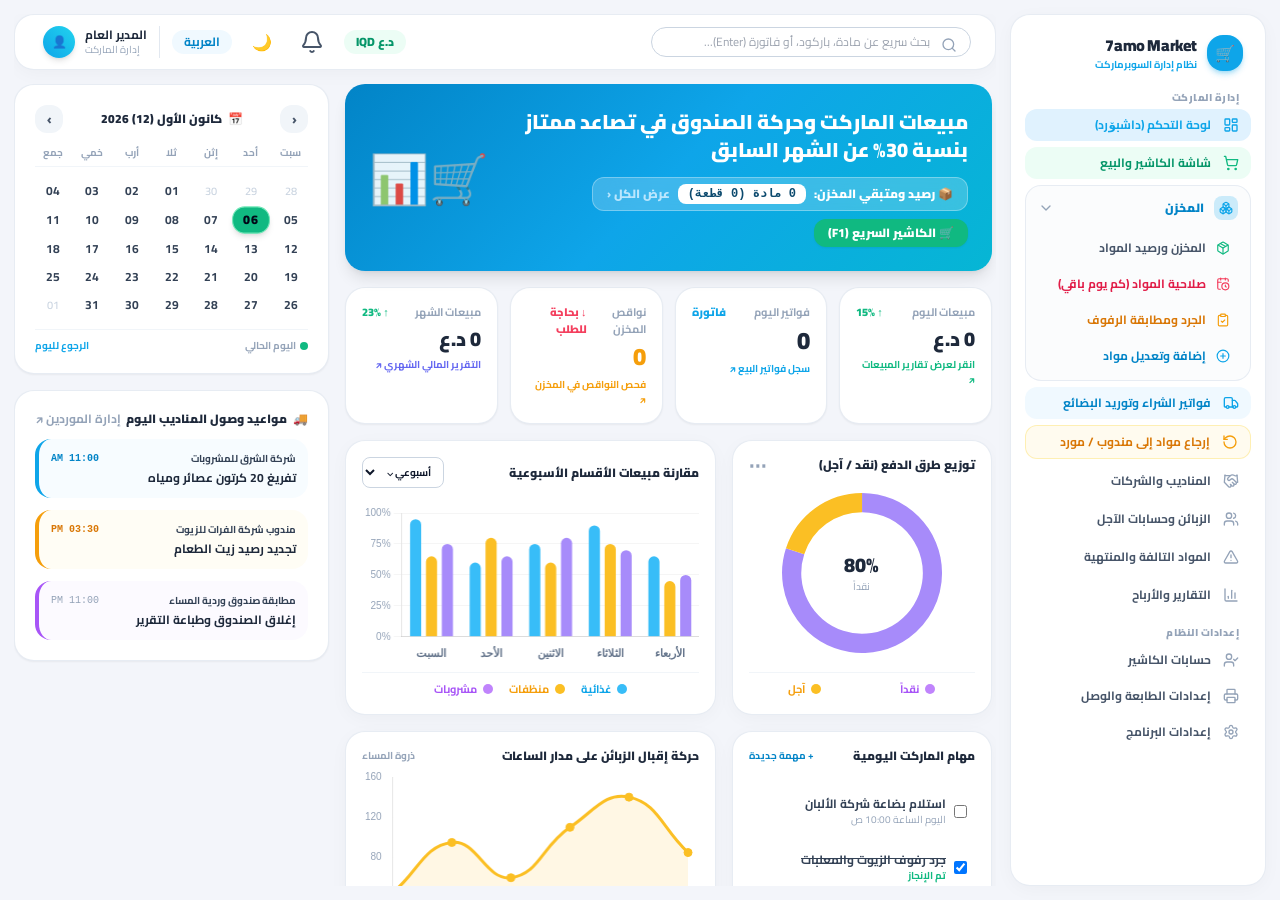
==== commit e7d088b9: "Release v1.7.1: Add Warehouse submenu with stock, expiry, audit, and product management" ====
--- a/wwwroot/index.html
+++ b/wwwroot/index.html
@@ -49,7 +49,7 @@
         <!-- Section: MENU (القائمة الرئيسية للماركت) -->
         <div>
           <div class="text-[10px] font-black tracking-wider text-slate-400 dark:text-slate-500 px-3 mb-1 uppercase">إدارة الماركت</div>
-          <nav class="space-y-1">
+          <nav class="space-y-1.5">
             <!-- 1. Dashboard -->
             <button onclick="switchTab('dashboard')" id="sidebar-dashboard" class="sidebar-item w-full flex items-center gap-3 px-3 py-2 rounded-xl text-xs font-bold text-slate-600 dark:text-slate-300 hover:bg-slate-100 dark:hover:bg-slate-800 transition sidebar-item-active">
               <i data-lucide="layout-dashboard" class="w-4 h-4 text-sky-500"></i>
@@ -62,64 +62,81 @@
               <span>شاشة الكاشير والبيع</span>
             </button>
 
-            <!-- 3. Add Product -->
-            <button onclick="switchTab('addProduct')" id="sidebar-addProduct" class="sidebar-item w-full flex items-center gap-3 px-3 py-2 rounded-xl text-xs font-bold text-slate-600 dark:text-slate-300 hover:bg-slate-100 dark:hover:bg-slate-800 transition">
-              <i data-lucide="plus-circle" class="w-4 h-4 text-slate-400"></i>
-              <span>إضافة وتعديل مادة</span>
-            </button>
-
-            <!-- 4. Inventory / Warehouse -->
-            <button onclick="switchTab('inventory')" id="sidebar-inventory" class="sidebar-item w-full flex items-center gap-3 px-3 py-2 rounded-xl text-xs font-bold text-slate-600 dark:text-slate-300 hover:bg-slate-100 dark:hover:bg-slate-800 transition">
-              <i data-lucide="boxes" class="w-4 h-4 text-slate-400"></i>
-              <span>المخزن ورصيد المواد</span>
-            </button>
-
-            <!-- 5. Expiring Soon Products (كم يوم باقي لانتهاء الصلاحية) -->
-            <button onclick="switchTab('expiringProducts')" id="sidebar-expiringProducts" class="sidebar-item w-full flex items-center justify-between px-3 py-2 rounded-xl text-xs font-bold text-rose-600 dark:text-rose-400 bg-rose-50/90 dark:bg-rose-950/50 hover:bg-rose-100 dark:hover:bg-rose-900/60 border border-rose-200/80 dark:border-rose-800/50 transition">
-              <div class="flex items-center gap-3">
-                <i data-lucide="calendar-clock" class="w-4 h-4 text-rose-500"></i>
-                <span>صلاحية المواد (كم يوم باقي)</span>
-              </div>
-              <span id="sidebar-expiringCountBadge" class="hidden px-2 py-0.5 rounded-full text-[10px] font-black bg-rose-500 text-white">0</span>
-            </button>
-
-            <!-- 6. Purchase & Invoices (فواتير الشراء وتوريد البضائع) -->
+            <!-- 3. Warehouse Group (زر المخزن الرئيسي وقائمته المنسدلة) -->
+            <div class="rounded-2xl border border-slate-200/80 dark:border-slate-800/80 overflow-hidden bg-slate-50/60 dark:bg-slate-900/40">
+              <!-- Warehouse Parent Header Button -->
+              <button type="button" onclick="toggleWarehouseSubmenu()" id="sidebar-warehouse-parent" class="w-full flex items-center justify-between px-3 py-2.5 rounded-2xl text-xs font-black text-sky-600 dark:text-sky-400 hover:bg-sky-50 dark:hover:bg-sky-950/40 transition">
+                <div class="flex items-center gap-2.5">
+                  <div class="w-6 h-6 rounded-lg bg-sky-500/20 text-sky-500 flex items-center justify-center">
+                    <i data-lucide="boxes" class="w-3.5 h-3.5"></i>
+                  </div>
+                  <span class="text-xs">المخزن</span>
+                </div>
+                <i id="warehouseChevron" data-lucide="chevron-down" class="w-4 h-4 text-slate-400 transition-transform duration-200"></i>
+              </button>
+
+              <!-- Warehouse Sub-items (4 أزرار مخصصة للمخزن) -->
+              <div id="sidebarWarehouseSubmenu" class="px-2 pb-2 pt-0.5 space-y-1">
+                <!-- a. Inventory Stock (زر مخزن ورصيد المواد) -->
+                <button onclick="switchTab('inventory')" id="sidebar-inventory" class="sidebar-item w-full flex items-center gap-2.5 px-3 py-2 rounded-xl text-xs font-bold text-slate-600 dark:text-slate-300 hover:bg-slate-200/70 dark:hover:bg-slate-800 transition">
+                  <i data-lucide="package" class="w-3.5 h-3.5 text-emerald-500"></i>
+                  <span>المخزن ورصيد المواد</span>
+                </button>
+
+                <!-- b. Expiry Dates (زر صلاحية المواد) -->
+                <button onclick="switchTab('expiringProducts')" id="sidebar-expiringProducts" class="sidebar-item w-full flex items-center justify-between px-3 py-2 rounded-xl text-xs font-bold text-rose-600 dark:text-rose-400 hover:bg-rose-50 dark:hover:bg-rose-950/40 transition">
+                  <div class="flex items-center gap-2.5">
+                    <i data-lucide="calendar-clock" class="w-3.5 h-3.5 text-rose-500"></i>
+                    <span>صلاحية المواد (كم يوم باقي)</span>
+                  </div>
+                  <span id="sidebar-expiringCountBadge" class="hidden px-1.5 py-0.2 rounded-full text-[9px] font-black bg-rose-500 text-white">0</span>
+                </button>
+
+                <!-- c. Shelves & Stock Audit (زر جرد ومطابقة الرفوف) -->
+                <button onclick="switchTab('stockAudit')" id="sidebar-stockAudit" class="sidebar-item w-full flex items-center gap-2.5 px-3 py-2 rounded-xl text-xs font-bold text-amber-600 dark:text-amber-400 hover:bg-amber-50 dark:hover:bg-amber-950/40 transition">
+                  <i data-lucide="clipboard-check" class="w-3.5 h-3.5 text-amber-500"></i>
+                  <span>الجرد ومطابقة الرفوف</span>
+                </button>
+
+                <!-- d. Add & Edit Product (زر إضافة وتعديل مواد) -->
+                <button onclick="switchTab('addProduct')" id="sidebar-addProduct" class="sidebar-item w-full flex items-center gap-2.5 px-3 py-2 rounded-xl text-xs font-bold text-sky-600 dark:text-sky-400 hover:bg-sky-50 dark:hover:bg-sky-950/40 transition">
+                  <i data-lucide="plus-circle" class="w-3.5 h-3.5 text-sky-500"></i>
+                  <span>إضافة وتعديل مواد</span>
+                </button>
+              </div>
+            </div>
+
+            <!-- 4. Purchase & Invoices (فواتير الشراء وتوريد البضائع) -->
             <button onclick="switchTab('purchase')" id="sidebar-purchase" class="sidebar-item w-full flex items-center gap-3 px-3 py-2 rounded-xl text-xs font-bold text-sky-600 dark:text-sky-400 bg-sky-50 dark:bg-sky-950/40 hover:bg-sky-100 transition">
               <i data-lucide="truck" class="w-4 h-4 text-sky-500"></i>
               <span>فواتير الشراء وتوريد البضائع</span>
             </button>
 
-            <!-- 7. Return items to supplier (إرجاع مواد إلى مندوب / مورد) -->
+            <!-- 5. Return items to supplier (إرجاع مواد إلى مندوب / مورد) -->
             <button onclick="openSupplierReturnModal()" id="sidebar-returnSupplier" class="sidebar-item w-full flex items-center gap-3 px-3 py-2 rounded-xl text-xs font-bold text-amber-600 dark:text-amber-400 bg-amber-50/80 dark:bg-amber-950/40 hover:bg-amber-100 dark:hover:bg-amber-900/50 border border-amber-200/60 dark:border-amber-800/40 transition">
               <i data-lucide="rotate-ccw" class="w-4 h-4 text-amber-500"></i>
               <span>إرجاع مواد إلى مندوب / مورد</span>
             </button>
 
-            <!-- 8. Suppliers / Reps -->
+            <!-- 6. Suppliers / Reps -->
             <button onclick="switchTab('suppliers')" id="sidebar-suppliers" class="sidebar-item w-full flex items-center gap-3 px-3 py-2 rounded-xl text-xs font-bold text-slate-600 dark:text-slate-300 hover:bg-slate-100 dark:hover:bg-slate-800 transition">
               <i data-lucide="handshake" class="w-4 h-4 text-slate-400"></i>
               <span>المناديب والشركات</span>
             </button>
 
-            <!-- 9. Customers / Debts -->
+            <!-- 7. Customers / Debts -->
             <button onclick="switchTab('customers')" id="sidebar-customers" class="sidebar-item w-full flex items-center gap-3 px-3 py-2 rounded-xl text-xs font-bold text-slate-600 dark:text-slate-300 hover:bg-slate-100 dark:hover:bg-slate-800 transition">
               <i data-lucide="users" class="w-4 h-4 text-slate-400"></i>
               <span>الزبائن وحسابات الآجل</span>
             </button>
 
-            <!-- 10. Stock Audit -->
-            <button onclick="switchTab('stockAudit')" id="sidebar-stockAudit" class="sidebar-item w-full flex items-center gap-3 px-3 py-2 rounded-xl text-xs font-bold text-slate-600 dark:text-slate-300 hover:bg-slate-100 dark:hover:bg-slate-800 transition">
-              <i data-lucide="clipboard-check" class="w-4 h-4 text-slate-400"></i>
-              <span>الجرد ومطابقة الرفوف</span>
-            </button>
-
-            <!-- 11. Damaged / Expired Items -->
+            <!-- 8. Damaged / Expired Items -->
             <button onclick="switchTab('damagedItems')" id="sidebar-damagedItems" class="sidebar-item w-full flex items-center gap-3 px-3 py-2 rounded-xl text-xs font-bold text-slate-600 dark:text-slate-300 hover:bg-slate-100 dark:hover:bg-slate-800 transition">
               <i data-lucide="alert-triangle" class="w-4 h-4 text-slate-400"></i>
               <span>المواد التالفة والمنتهية</span>
             </button>
 
-            <!-- 12. Reports & Profits -->
+            <!-- 9. Reports & Profits -->
             <button onclick="switchTab('reports')" id="sidebar-reports" class="sidebar-item w-full flex items-center gap-3 px-3 py-2 rounded-xl text-xs font-bold text-slate-600 dark:text-slate-300 hover:bg-slate-100 dark:hover:bg-slate-800 transition">
               <i data-lucide="bar-chart-3" class="w-4 h-4 text-slate-400"></i>
               <span>التقارير والأرباح</span>
@@ -3323,7 +3340,7 @@
                 <div class="p-3 bg-slate-50 dark:bg-slate-900 rounded-2xl space-y-2 text-xs">
                   <div class="flex justify-between items-center">
                     <span class="text-slate-400 font-bold">الإصدار المثبت حالياً:</span>
-                    <span id="settingsAppVersion" class="font-mono font-black text-sky-500">v1.7.0 Pro</span>
+                    <span id="settingsAppVersion" class="font-mono font-black text-sky-500">v1.7.1 Pro</span>
                   </div>
                   <div class="flex justify-between items-center">
                     <span class="text-slate-400 font-bold">حالة خادم التحديثات:</span>
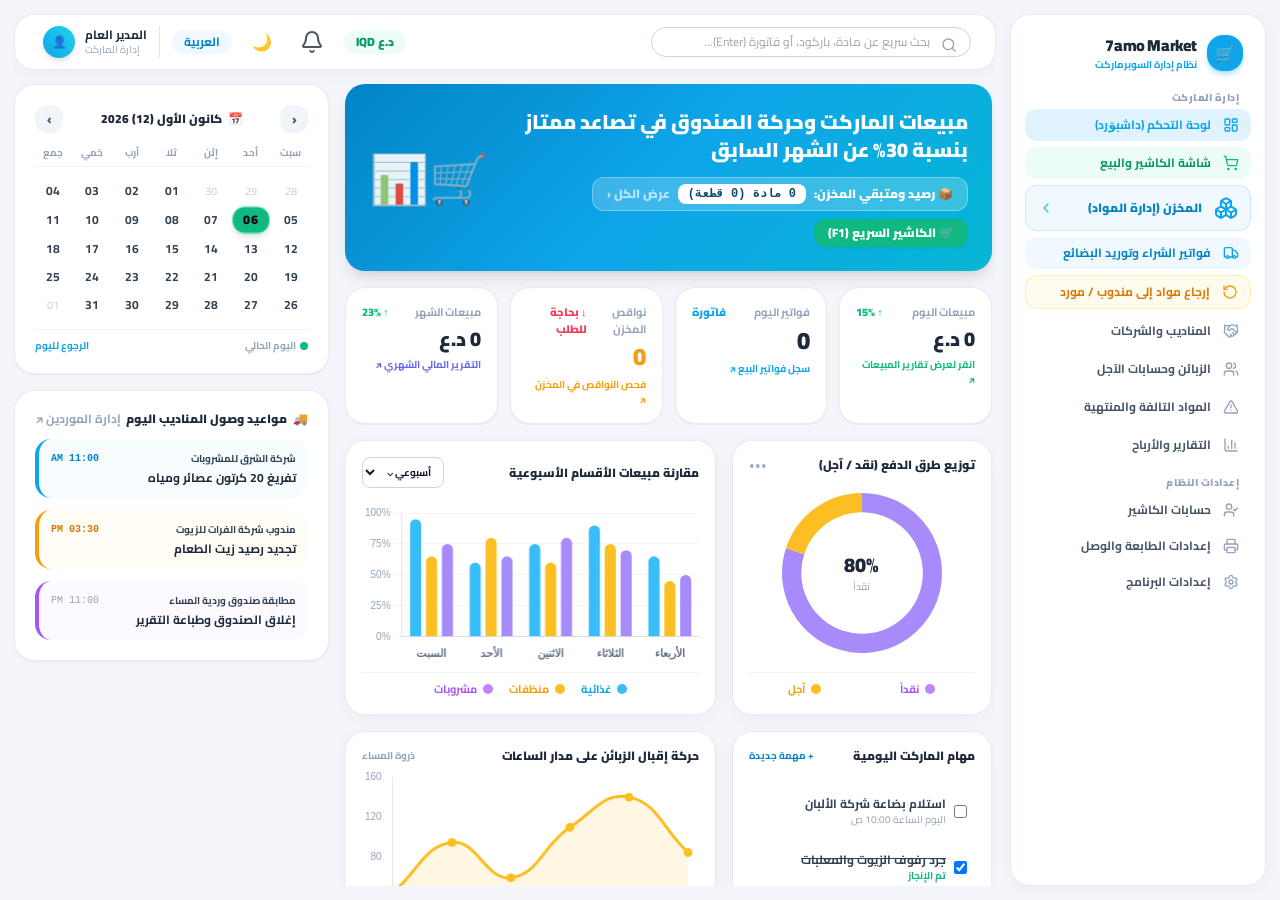
==== commit 18d60f7b: "Release v1.7.2: Dedicated full Warehouse Hub view with 4 interactive action cards" ====
--- a/wwwroot/index.html
+++ b/wwwroot/index.html
@@ -62,49 +62,14 @@
               <span>شاشة الكاشير والبيع</span>
             </button>
 
-            <!-- 3. Warehouse Group (زر المخزن الرئيسي وقائمته المنسدلة) -->
-            <div class="rounded-2xl border border-slate-200/80 dark:border-slate-800/80 overflow-hidden bg-slate-50/60 dark:bg-slate-900/40">
-              <!-- Warehouse Parent Header Button -->
-              <button type="button" onclick="toggleWarehouseSubmenu()" id="sidebar-warehouse-parent" class="w-full flex items-center justify-between px-3 py-2.5 rounded-2xl text-xs font-black text-sky-600 dark:text-sky-400 hover:bg-sky-50 dark:hover:bg-sky-950/40 transition">
-                <div class="flex items-center gap-2.5">
-                  <div class="w-6 h-6 rounded-lg bg-sky-500/20 text-sky-500 flex items-center justify-center">
-                    <i data-lucide="boxes" class="w-3.5 h-3.5"></i>
-                  </div>
-                  <span class="text-xs">المخزن</span>
-                </div>
-                <i id="warehouseChevron" data-lucide="chevron-down" class="w-4 h-4 text-slate-400 transition-transform duration-200"></i>
-              </button>
-
-              <!-- Warehouse Sub-items (4 أزرار مخصصة للمخزن) -->
-              <div id="sidebarWarehouseSubmenu" class="px-2 pb-2 pt-0.5 space-y-1">
-                <!-- a. Inventory Stock (زر مخزن ورصيد المواد) -->
-                <button onclick="switchTab('inventory')" id="sidebar-inventory" class="sidebar-item w-full flex items-center gap-2.5 px-3 py-2 rounded-xl text-xs font-bold text-slate-600 dark:text-slate-300 hover:bg-slate-200/70 dark:hover:bg-slate-800 transition">
-                  <i data-lucide="package" class="w-3.5 h-3.5 text-emerald-500"></i>
-                  <span>المخزن ورصيد المواد</span>
-                </button>
-
-                <!-- b. Expiry Dates (زر صلاحية المواد) -->
-                <button onclick="switchTab('expiringProducts')" id="sidebar-expiringProducts" class="sidebar-item w-full flex items-center justify-between px-3 py-2 rounded-xl text-xs font-bold text-rose-600 dark:text-rose-400 hover:bg-rose-50 dark:hover:bg-rose-950/40 transition">
-                  <div class="flex items-center gap-2.5">
-                    <i data-lucide="calendar-clock" class="w-3.5 h-3.5 text-rose-500"></i>
-                    <span>صلاحية المواد (كم يوم باقي)</span>
-                  </div>
-                  <span id="sidebar-expiringCountBadge" class="hidden px-1.5 py-0.2 rounded-full text-[9px] font-black bg-rose-500 text-white">0</span>
-                </button>
-
-                <!-- c. Shelves & Stock Audit (زر جرد ومطابقة الرفوف) -->
-                <button onclick="switchTab('stockAudit')" id="sidebar-stockAudit" class="sidebar-item w-full flex items-center gap-2.5 px-3 py-2 rounded-xl text-xs font-bold text-amber-600 dark:text-amber-400 hover:bg-amber-50 dark:hover:bg-amber-950/40 transition">
-                  <i data-lucide="clipboard-check" class="w-3.5 h-3.5 text-amber-500"></i>
-                  <span>الجرد ومطابقة الرفوف</span>
-                </button>
-
-                <!-- d. Add & Edit Product (زر إضافة وتعديل مواد) -->
-                <button onclick="switchTab('addProduct')" id="sidebar-addProduct" class="sidebar-item w-full flex items-center gap-2.5 px-3 py-2 rounded-xl text-xs font-bold text-sky-600 dark:text-sky-400 hover:bg-sky-50 dark:hover:bg-sky-950/40 transition">
-                  <i data-lucide="plus-circle" class="w-3.5 h-3.5 text-sky-500"></i>
-                  <span>إضافة وتعديل مواد</span>
-                </button>
-              </div>
-            </div>
+            <!-- 3. Warehouse Hub (زر المخزن الرئيسي - يفتح واجهة المخزن الكاملة) -->
+            <button onclick="switchTab('warehouseHub')" id="sidebar-warehouseHub" class="sidebar-item w-full flex items-center justify-between px-3 py-2.5 rounded-xl text-xs font-bold text-sky-600 dark:text-sky-400 bg-sky-50/90 dark:bg-sky-950/40 hover:bg-sky-100 dark:hover:bg-sky-900/50 border border-sky-200/80 dark:border-sky-800/60 transition shadow-xs">
+              <div class="flex items-center gap-3">
+                <i data-lucide="boxes" class="w-4.5 h-4.5 text-sky-500"></i>
+                <span class="font-black text-xs">المخزن (إدارة المواد)</span>
+              </div>
+              <i data-lucide="chevron-left" class="w-4 h-4 text-sky-400"></i>
+            </button>
 
             <!-- 4. Purchase & Invoices (فواتير الشراء وتوريد البضائع) -->
             <button onclick="switchTab('purchase')" id="sidebar-purchase" class="sidebar-item w-full flex items-center gap-3 px-3 py-2 rounded-xl text-xs font-bold text-sky-600 dark:text-sky-400 bg-sky-50 dark:bg-sky-950/40 hover:bg-sky-100 transition">
@@ -1173,8 +1138,176 @@
         </div>
 
         <!-- ======================================================== -->
-        <!-- VIEW 4: INVENTORY & WAREHOUSE (FULL DETAILED VIEW) -->
+        <!-- VIEW: WAREHOUSE HUB (بوابة إدارة المخزن الشاملة) -->
         <!-- ======================================================== -->
+        <div id="tab-warehouseHub" class="tab-content hidden space-y-5">
+
+          <!-- Top Header Bar -->
+          <div class="sh-card p-4 rounded-2xl flex flex-wrap items-center justify-between gap-4">
+            <div class="flex items-center gap-3">
+              <button onclick="switchTab('dashboard')" class="px-3.5 py-2 bg-slate-100 dark:bg-slate-800 hover:bg-slate-200 dark:hover:bg-slate-700 text-slate-800 dark:text-slate-200 text-xs font-bold rounded-xl flex items-center gap-2 transition">
+                <i data-lucide="arrow-right" class="w-4 h-4"></i>
+                <span>العودة للرئيسية</span>
+              </button>
+              <div class="flex items-center gap-3">
+                <div class="w-10 h-10 rounded-2xl bg-gradient-to-br from-sky-500 to-indigo-600 text-white flex items-center justify-center text-xl shadow-md shadow-sky-500/20">
+                  📦
+                </div>
+                <div>
+                  <h2 class="text-base font-black text-slate-900 dark:text-white flex items-center gap-2">
+                    <span>بوابة إدارة المخزن والبضائع</span>
+                    <span class="text-[10px] bg-sky-100 dark:bg-sky-950/80 text-sky-600 dark:text-sky-400 font-mono px-2 py-0.5 rounded-full">Warehouse Hub</span>
+                  </h2>
+                  <p class="text-xs text-slate-500 dark:text-slate-400 font-semibold">تحكم فوري بكافة عمليات المخزون، تواريخ الصلاحية، الجرد الفعلي، وإضافة وتعديل المواد</p>
+                </div>
+              </div>
+            </div>
+
+            <!-- Quick Action: Fast Search -->
+            <div class="relative w-72">
+              <i data-lucide="search" class="w-4 h-4 text-slate-400 absolute right-3.5 top-2.5"></i>
+              <input id="warehouseHubSearchInput" onkeydown="if(event.key==='Enter'){handleWarehouseHubSearch(this.value);}" type="text" placeholder="بحث سريع في المخزن (Enter)..." class="w-full bg-slate-50 dark:bg-slate-900 border border-slate-200 dark:border-slate-800 rounded-xl pr-10 pl-3 py-2 text-xs text-slate-700 dark:text-slate-200 focus:outline-none focus:border-sky-500">
+            </div>
+          </div>
+
+          <!-- Quick Statistics Strip (مؤشرات المخزن الحية) -->
+          <div class="grid grid-cols-2 sm:grid-cols-4 gap-3.5">
+            <div class="sh-card p-3.5 rounded-2xl flex items-center gap-3">
+              <div class="w-10 h-10 rounded-xl bg-sky-500/10 text-sky-500 flex items-center justify-center text-lg font-bold">
+                🏷️
+              </div>
+              <div>
+                <span class="text-[10px] text-slate-400 font-bold block">إجمالي أصناف المواد</span>
+                <span id="whHubTotalProducts" class="text-sm font-black text-slate-800 dark:text-white font-mono">0 مادة</span>
+              </div>
+            </div>
+
+            <div class="sh-card p-3.5 rounded-2xl flex items-center gap-3">
+              <div class="w-10 h-10 rounded-xl bg-emerald-500/10 text-emerald-500 flex items-center justify-center text-lg font-bold">
+                📦
+              </div>
+              <div>
+                <span class="text-[10px] text-slate-400 font-bold block">إجمالي القطع بالمخزن</span>
+                <span id="whHubTotalPieces" class="text-sm font-black text-emerald-500 font-mono">0 قطعة</span>
+              </div>
+            </div>
+
+            <div class="sh-card p-3.5 rounded-2xl flex items-center gap-3">
+              <div class="w-10 h-10 rounded-xl bg-amber-500/10 text-amber-500 flex items-center justify-center text-lg font-bold">
+                ⚠️
+              </div>
+              <div>
+                <span class="text-[10px] text-slate-400 font-bold block">نواقص بحاجة لطلب</span>
+                <span id="whHubLowStockCount" class="text-sm font-black text-amber-500 font-mono">0 مادة</span>
+              </div>
+            </div>
+
+            <div class="sh-card p-3.5 rounded-2xl flex items-center gap-3">
+              <div class="w-10 h-10 rounded-xl bg-rose-500/10 text-rose-500 flex items-center justify-center text-lg font-bold">
+                ⏰
+              </div>
+              <div>
+                <span class="text-[10px] text-slate-400 font-bold block">قريبة من انتهاء الصلاحية</span>
+                <span id="whHubExpiringCount" class="text-sm font-black text-rose-500 font-mono">0 مادة</span>
+              </div>
+            </div>
+          </div>
+
+          <!-- THE 4 MAIN WAREHOUSE ACTION BUTTONS / CARDS (الأزرار الأربعة الرئيسية) -->
+          <div class="grid grid-cols-1 md:grid-cols-2 gap-4">
+
+            <!-- 1. زر المخزن ورصيد المواد -->
+            <div onclick="switchTab('inventory')" class="sh-card p-5 rounded-2xl border-2 border-emerald-500/30 hover:border-emerald-500 cursor-pointer group transition-all duration-300 transform hover:-translate-y-1 hover:shadow-xl bg-gradient-to-br from-slate-900/40 via-slate-900/20 to-emerald-950/20">
+              <div class="flex items-start justify-between mb-4">
+                <div class="w-14 h-14 rounded-2xl bg-emerald-500/20 text-emerald-400 flex items-center justify-center text-2xl group-hover:scale-110 group-hover:bg-emerald-500 group-hover:text-slate-950 transition duration-300 shadow-md">
+                  📦
+                </div>
+                <span class="px-3 py-1 rounded-full text-[10px] font-black bg-emerald-500/20 text-emerald-400 border border-emerald-500/30">
+                  الرصيد الفعلي والأسعار
+                </span>
+              </div>
+              <h3 class="text-base font-black text-slate-900 dark:text-white group-hover:text-emerald-400 transition mb-1">
+                1. المخزن ورصيد المواد
+              </h3>
+              <p class="text-xs text-slate-500 dark:text-slate-400 leading-relaxed mb-4">
+                عرض كامل تفاصيل رصيد كافة المواد، أسعار البيع، أسعار الجملة، تفاصيل الكراتين، والأرباح المتوقعة لكل مادة.
+              </p>
+              <div class="flex items-center justify-between text-xs font-bold text-emerald-500 border-t border-slate-200/60 dark:border-slate-800/80 pt-3">
+                <span>فتح جدول المخزن الشامل</span>
+                <i data-lucide="arrow-left" class="w-4 h-4 transform group-hover:-translate-x-1.5 transition"></i>
+              </div>
+            </div>
+
+            <!-- 2. زر صلاحية المواد (كم يوم باقي) -->
+            <div onclick="switchTab('expiringProducts')" class="sh-card p-5 rounded-2xl border-2 border-rose-500/30 hover:border-rose-500 cursor-pointer group transition-all duration-300 transform hover:-translate-y-1 hover:shadow-xl bg-gradient-to-br from-slate-900/40 via-slate-900/20 to-rose-950/20">
+              <div class="flex items-start justify-between mb-4">
+                <div class="w-14 h-14 rounded-2xl bg-rose-500/20 text-rose-400 flex items-center justify-center text-2xl group-hover:scale-110 group-hover:bg-rose-500 group-hover:text-white transition duration-300 shadow-md">
+                  ⏰
+                </div>
+                <span class="px-3 py-1 rounded-full text-[10px] font-black bg-rose-500/20 text-rose-400 border border-rose-500/30">
+                  تنبيهات وتواريخ الصلاحية
+                </span>
+              </div>
+              <h3 class="text-base font-black text-slate-900 dark:text-white group-hover:text-rose-400 transition mb-1">
+                2. صلاحية المواد (كم يوم باقي)
+              </h3>
+              <p class="text-xs text-slate-500 dark:text-slate-400 leading-relaxed mb-4">
+                متابعة تواريخ انتهاء صلاحية المواد بدقة، تقويم الصلاحية الذكي، ومعرفة عدد الأيام المتبقية لتفادي التوالف.
+              </p>
+              <div class="flex items-center justify-between text-xs font-bold text-rose-500 border-t border-slate-200/60 dark:border-slate-800/80 pt-3">
+                <span>عرض تنبيهات ومواعيد الصلاحية</span>
+                <i data-lucide="arrow-left" class="w-4 h-4 transform group-hover:-translate-x-1.5 transition"></i>
+              </div>
+            </div>
+
+            <!-- 3. زر الجرد ومطابقة الرفوف -->
+            <div onclick="switchTab('stockAudit')" class="sh-card p-5 rounded-2xl border-2 border-amber-500/30 hover:border-amber-500 cursor-pointer group transition-all duration-300 transform hover:-translate-y-1 hover:shadow-xl bg-gradient-to-br from-slate-900/40 via-slate-900/20 to-amber-950/20">
+              <div class="flex items-start justify-between mb-4">
+                <div class="w-14 h-14 rounded-2xl bg-amber-500/20 text-amber-400 flex items-center justify-center text-2xl group-hover:scale-110 group-hover:bg-amber-500 group-hover:text-slate-950 transition duration-300 shadow-md">
+                  📋
+                </div>
+                <span class="px-3 py-1 rounded-full text-[10px] font-black bg-amber-500/20 text-amber-400 border border-amber-500/30">
+                  الجرد الدوري ومطابقة الرفوف
+                </span>
+              </div>
+              <h3 class="text-base font-black text-slate-900 dark:text-white group-hover:text-amber-400 transition mb-1">
+                3. الجرد ومطابقة الرفوف
+              </h3>
+              <p class="text-xs text-slate-500 dark:text-slate-400 leading-relaxed mb-4">
+                مطابقة رصيد النظام الآلي مع البضاعة الفعلية على رفوف الماركت وتسجيل الفروقات، نسب العجز والزيادة.
+              </p>
+              <div class="flex items-center justify-between text-xs font-bold text-amber-500 border-t border-slate-200/60 dark:border-slate-800/80 pt-3">
+                <span>بدء عملية الجرد والمطابقة</span>
+                <i data-lucide="arrow-left" class="w-4 h-4 transform group-hover:-translate-x-1.5 transition"></i>
+              </div>
+            </div>
+
+            <!-- 4. زر إضافة وتعديل مواد -->
+            <div onclick="switchTab('addProduct')" class="sh-card p-5 rounded-2xl border-2 border-sky-500/30 hover:border-sky-500 cursor-pointer group transition-all duration-300 transform hover:-translate-y-1 hover:shadow-xl bg-gradient-to-br from-slate-900/40 via-slate-900/20 to-sky-950/20">
+              <div class="flex items-start justify-between mb-4">
+                <div class="w-14 h-14 rounded-2xl bg-sky-500/20 text-sky-400 flex items-center justify-center text-2xl group-hover:scale-110 group-hover:bg-sky-500 group-hover:text-white transition duration-300 shadow-md">
+                  ➕
+                </div>
+                <span class="px-3 py-1 rounded-full text-[10px] font-black bg-sky-500/20 text-sky-400 border border-sky-500/30">
+                  إدخال وتحديث البضاعة ⚡
+                </span>
+              </div>
+              <h3 class="text-base font-black text-slate-900 dark:text-white group-hover:text-sky-400 transition mb-1">
+                4. إضافة وتعديل مواد
+              </h3>
+              <p class="text-xs text-slate-500 dark:text-slate-400 leading-relaxed mb-4">
+                تسجيل مادة جديدة بنظام الباركود الذكي، تحديد سعر التكلفة وسعر البيع وسعة الكرتون، أو تعديل المواد الحالية.
+              </p>
+              <div class="flex items-center justify-between text-xs font-bold text-sky-500 border-t border-slate-200/60 dark:border-slate-800/80 pt-3">
+                <span>فتح شاشة إضافة وتعديل المواد</span>
+                <i data-lucide="arrow-left" class="w-4 h-4 transform group-hover:-translate-x-1.5 transition"></i>
+              </div>
+            </div>
+
+          </div>
+
+        </div>
+
         <!-- ======================================================== -->
         <!-- VIEW 4: INVENTORY & WAREHOUSE (FULL DETAILED VIEW) -->
         <!-- ======================================================== -->
@@ -3340,7 +3473,7 @@
                 <div class="p-3 bg-slate-50 dark:bg-slate-900 rounded-2xl space-y-2 text-xs">
                   <div class="flex justify-between items-center">
                     <span class="text-slate-400 font-bold">الإصدار المثبت حالياً:</span>
-                    <span id="settingsAppVersion" class="font-mono font-black text-sky-500">v1.7.1 Pro</span>
+                    <span id="settingsAppVersion" class="font-mono font-black text-sky-500">v1.7.2 Pro</span>
                   </div>
                   <div class="flex justify-between items-center">
                     <span class="text-slate-400 font-bold">حالة خادم التحديثات:</span>
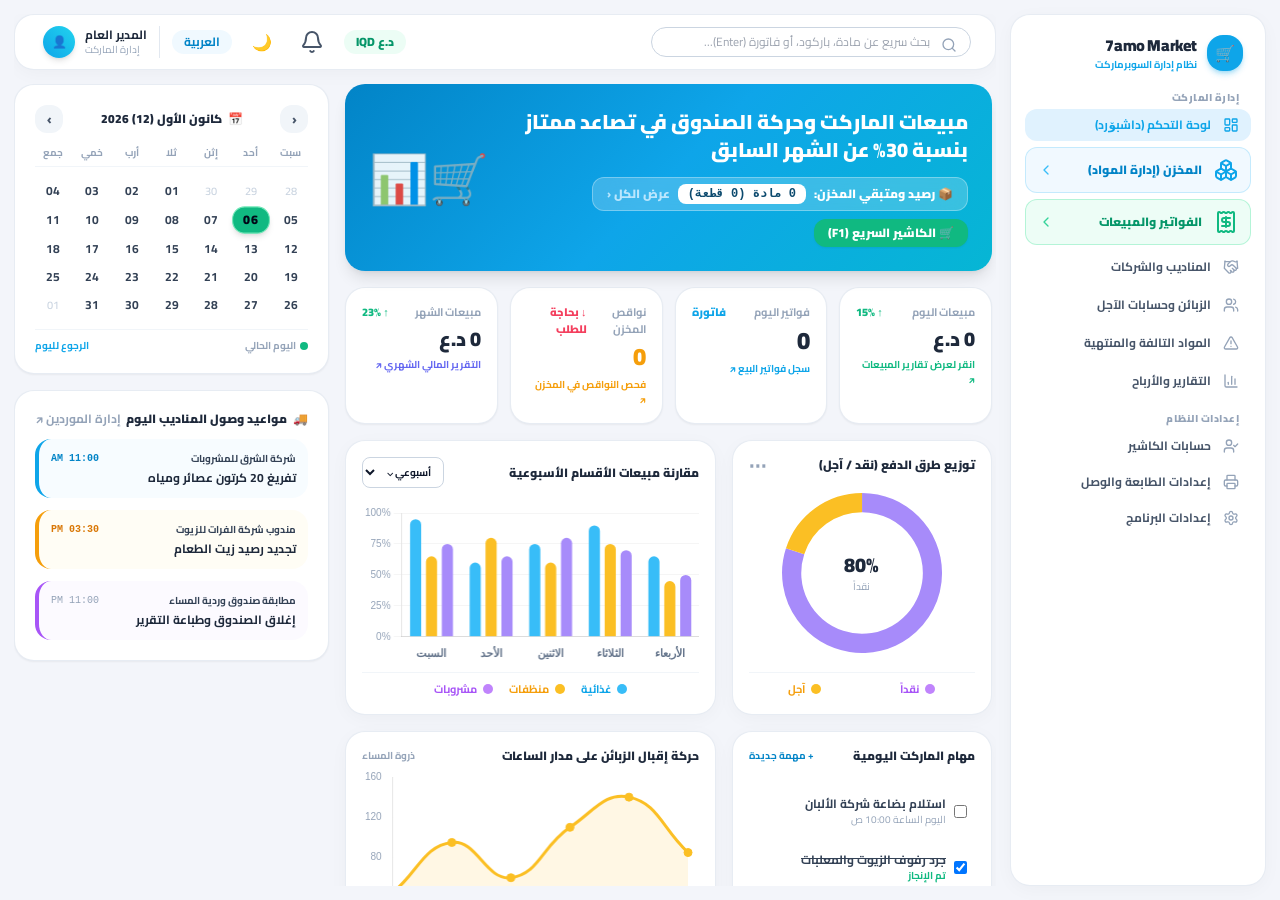
==== commit 69b9de84: "Release v1.7.3: Add full Invoices and Sales Hub dedicated screen" ====
--- a/wwwroot/index.html
+++ b/wwwroot/index.html
@@ -56,13 +56,7 @@
               <span>لوحة التحكم (داشبۆرد)</span>
             </button>
 
-            <!-- 2. Cashier -->
-            <button onclick="switchTab('cashier')" id="sidebar-cashier" class="sidebar-item w-full flex items-center gap-3 px-3 py-2 rounded-xl text-xs font-bold text-emerald-600 dark:text-emerald-400 bg-emerald-50 dark:bg-emerald-950/40 hover:bg-emerald-100 transition">
-              <i data-lucide="shopping-cart" class="w-4 h-4 text-emerald-500"></i>
-              <span>شاشة الكاشير والبيع</span>
-            </button>
-
-            <!-- 3. Warehouse Hub (زر المخزن الرئيسي - يفتح واجهة المخزن الكاملة) -->
+            <!-- 2. Warehouse Hub (زر المخزن وإدارة المواد) -->
             <button onclick="switchTab('warehouseHub')" id="sidebar-warehouseHub" class="sidebar-item w-full flex items-center justify-between px-3 py-2.5 rounded-xl text-xs font-bold text-sky-600 dark:text-sky-400 bg-sky-50/90 dark:bg-sky-950/40 hover:bg-sky-100 dark:hover:bg-sky-900/50 border border-sky-200/80 dark:border-sky-800/60 transition shadow-xs">
               <div class="flex items-center gap-3">
                 <i data-lucide="boxes" class="w-4.5 h-4.5 text-sky-500"></i>
@@ -71,37 +65,34 @@
               <i data-lucide="chevron-left" class="w-4 h-4 text-sky-400"></i>
             </button>
 
-            <!-- 4. Purchase & Invoices (فواتير الشراء وتوريد البضائع) -->
-            <button onclick="switchTab('purchase')" id="sidebar-purchase" class="sidebar-item w-full flex items-center gap-3 px-3 py-2 rounded-xl text-xs font-bold text-sky-600 dark:text-sky-400 bg-sky-50 dark:bg-sky-950/40 hover:bg-sky-100 transition">
-              <i data-lucide="truck" class="w-4 h-4 text-sky-500"></i>
-              <span>فواتير الشراء وتوريد البضائع</span>
+            <!-- 3. Invoices Hub (زر الفواتير والمبيعات) -->
+            <button onclick="switchTab('invoicesHub')" id="sidebar-invoicesHub" class="sidebar-item w-full flex items-center justify-between px-3 py-2.5 rounded-xl text-xs font-bold text-emerald-600 dark:text-emerald-400 bg-emerald-50/90 dark:bg-emerald-950/40 hover:bg-emerald-100 dark:hover:bg-emerald-900/50 border border-emerald-200/80 dark:border-emerald-800/60 transition shadow-xs">
+              <div class="flex items-center gap-3">
+                <i data-lucide="receipt" class="w-4.5 h-4.5 text-emerald-500"></i>
+                <span class="font-black text-xs">الفواتير والمبيعات</span>
+              </div>
+              <i data-lucide="chevron-left" class="w-4 h-4 text-emerald-400"></i>
             </button>
 
-            <!-- 5. Return items to supplier (إرجاع مواد إلى مندوب / مورد) -->
-            <button onclick="openSupplierReturnModal()" id="sidebar-returnSupplier" class="sidebar-item w-full flex items-center gap-3 px-3 py-2 rounded-xl text-xs font-bold text-amber-600 dark:text-amber-400 bg-amber-50/80 dark:bg-amber-950/40 hover:bg-amber-100 dark:hover:bg-amber-900/50 border border-amber-200/60 dark:border-amber-800/40 transition">
-              <i data-lucide="rotate-ccw" class="w-4 h-4 text-amber-500"></i>
-              <span>إرجاع مواد إلى مندوب / مورد</span>
-            </button>
-
-            <!-- 6. Suppliers / Reps -->
+            <!-- 4. Suppliers / Reps -->
             <button onclick="switchTab('suppliers')" id="sidebar-suppliers" class="sidebar-item w-full flex items-center gap-3 px-3 py-2 rounded-xl text-xs font-bold text-slate-600 dark:text-slate-300 hover:bg-slate-100 dark:hover:bg-slate-800 transition">
               <i data-lucide="handshake" class="w-4 h-4 text-slate-400"></i>
               <span>المناديب والشركات</span>
             </button>
 
-            <!-- 7. Customers / Debts -->
+            <!-- 5. Customers / Debts -->
             <button onclick="switchTab('customers')" id="sidebar-customers" class="sidebar-item w-full flex items-center gap-3 px-3 py-2 rounded-xl text-xs font-bold text-slate-600 dark:text-slate-300 hover:bg-slate-100 dark:hover:bg-slate-800 transition">
               <i data-lucide="users" class="w-4 h-4 text-slate-400"></i>
               <span>الزبائن وحسابات الآجل</span>
             </button>
 
-            <!-- 8. Damaged / Expired Items -->
+            <!-- 6. Damaged / Expired Items -->
             <button onclick="switchTab('damagedItems')" id="sidebar-damagedItems" class="sidebar-item w-full flex items-center gap-3 px-3 py-2 rounded-xl text-xs font-bold text-slate-600 dark:text-slate-300 hover:bg-slate-100 dark:hover:bg-slate-800 transition">
               <i data-lucide="alert-triangle" class="w-4 h-4 text-slate-400"></i>
               <span>المواد التالفة والمنتهية</span>
             </button>
 
-            <!-- 9. Reports & Profits -->
+            <!-- 7. Reports & Profits -->
             <button onclick="switchTab('reports')" id="sidebar-reports" class="sidebar-item w-full flex items-center gap-3 px-3 py-2 rounded-xl text-xs font-bold text-slate-600 dark:text-slate-300 hover:bg-slate-100 dark:hover:bg-slate-800 transition">
               <i data-lucide="bar-chart-3" class="w-4 h-4 text-slate-400"></i>
               <span>التقارير والأرباح</span>
@@ -1135,6 +1126,177 @@
             </div>
 
           </div>
+        </div>
+
+        <!-- ======================================================== -->
+        <!-- VIEW: INVOICES & SALES HUB (بوابة إدارة الفواتير والمبيعات) -->
+        <!-- ======================================================== -->
+        <div id="tab-invoicesHub" class="tab-content hidden space-y-5">
+
+          <!-- Top Header Bar -->
+          <div class="sh-card p-4 rounded-2xl flex flex-wrap items-center justify-between gap-4">
+            <div class="flex items-center gap-3">
+              <button onclick="switchTab('dashboard')" class="px-3.5 py-2 bg-slate-100 dark:bg-slate-800 hover:bg-slate-200 dark:hover:bg-slate-700 text-slate-800 dark:text-slate-200 text-xs font-bold rounded-xl flex items-center gap-2 transition">
+                <i data-lucide="arrow-right" class="w-4 h-4"></i>
+                <span>العودة للرئيسية</span>
+              </button>
+              <div class="flex items-center gap-3">
+                <div class="w-10 h-10 rounded-2xl bg-gradient-to-br from-emerald-500 to-teal-600 text-white flex items-center justify-center text-xl shadow-md shadow-emerald-500/20">
+                  🧾
+                </div>
+                <div>
+                  <h2 class="text-base font-black text-slate-900 dark:text-white flex items-center gap-2">
+                    <span>بوابة إدارة الفواتير والمبيعات</span>
+                    <span class="text-[10px] bg-emerald-100 dark:bg-emerald-950/80 text-emerald-600 dark:text-emerald-400 font-mono px-2 py-0.5 rounded-full">Invoices & Sales Hub</span>
+                  </h2>
+                  <p class="text-xs text-slate-500 dark:text-slate-400 font-semibold">إدارة عمليات البيع، فواتير الكاشير، فواتير الشراء والتوريد، والمرتجعات والمبيعات</p>
+                </div>
+              </div>
+            </div>
+
+            <!-- Quick Action: Fast Search Invoices -->
+            <div class="relative w-72">
+              <i data-lucide="search" class="w-4 h-4 text-slate-400 absolute right-3.5 top-2.5"></i>
+              <input id="invoicesHubSearchInput" onkeydown="if(event.key==='Enter'){handleInvoicesHubSearch(this.value);}" type="text" placeholder="بحث برقم الفاتورة (INV-...)..." class="w-full bg-slate-50 dark:bg-slate-900 border border-slate-200 dark:border-slate-800 rounded-xl pr-10 pl-3 py-2 text-xs text-slate-700 dark:text-slate-200 focus:outline-none focus:border-emerald-500">
+            </div>
+          </div>
+
+          <!-- Quick Statistics Strip (مؤشرات الفواتير الحية) -->
+          <div class="grid grid-cols-2 sm:grid-cols-4 gap-3.5">
+            <div class="sh-card p-3.5 rounded-2xl flex items-center gap-3">
+              <div class="w-10 h-10 rounded-xl bg-emerald-500/10 text-emerald-500 flex items-center justify-center text-lg font-bold">
+                🛒
+              </div>
+              <div>
+                <span class="text-[10px] text-slate-400 font-bold block">فواتير مبيعات اليوم</span>
+                <span id="invHubTodayCount" class="text-sm font-black text-emerald-500 font-mono">0 فاتورة</span>
+              </div>
+            </div>
+
+            <div class="sh-card p-3.5 rounded-2xl flex items-center gap-3">
+              <div class="w-10 h-10 rounded-xl bg-sky-500/10 text-sky-500 flex items-center justify-center text-lg font-bold">
+                💰
+              </div>
+              <div>
+                <span class="text-[10px] text-slate-400 font-bold block">مبيعات اليوم الإجمالية</span>
+                <span id="invHubTodayRevenue" class="text-sm font-black text-sky-500 font-mono">0 د.ع</span>
+              </div>
+            </div>
+
+            <div class="sh-card p-3.5 rounded-2xl flex items-center gap-3">
+              <div class="w-10 h-10 rounded-xl bg-indigo-500/10 text-indigo-500 flex items-center justify-center text-lg font-bold">
+                📅
+              </div>
+              <div>
+                <span class="text-[10px] text-slate-400 font-bold block">مبيعات الشهر الإجمالية</span>
+                <span id="invHubMonthRevenue" class="text-sm font-black text-indigo-500 font-mono">0 د.ع</span>
+              </div>
+            </div>
+
+            <div class="sh-card p-3.5 rounded-2xl flex items-center gap-3">
+              <div class="w-10 h-10 rounded-xl bg-amber-500/10 text-amber-500 flex items-center justify-center text-lg font-bold">
+                🚚
+              </div>
+              <div>
+                <span class="text-[10px] text-slate-400 font-bold block">فواتير التوريد والشراء</span>
+                <span id="invHubPurchasesCount" class="text-sm font-black text-amber-500 font-mono">0 فاتورة</span>
+              </div>
+            </div>
+          </div>
+
+          <!-- THE 4 MAIN INVOICE ACTION BUTTONS / CARDS (الأزرار الأربعة الرئيسية للفواتير) -->
+          <div class="grid grid-cols-1 md:grid-cols-2 gap-4">
+
+            <!-- 1. زر شاشة الكاشير والبيع -->
+            <div onclick="switchTab('cashier')" class="sh-card p-5 rounded-2xl border-2 border-emerald-500/30 hover:border-emerald-500 cursor-pointer group transition-all duration-300 transform hover:-translate-y-1 hover:shadow-xl bg-gradient-to-br from-slate-900/40 via-slate-900/20 to-emerald-950/20">
+              <div class="flex items-start justify-between mb-4">
+                <div class="w-14 h-14 rounded-2xl bg-emerald-500/20 text-emerald-400 flex items-center justify-center text-2xl group-hover:scale-110 group-hover:bg-emerald-500 group-hover:text-slate-950 transition duration-300 shadow-md">
+                  🛒
+                </div>
+                <span class="px-3 py-1 rounded-full text-[10px] font-black bg-emerald-500/20 text-emerald-400 border border-emerald-500/30 font-mono">
+                  نقطة البيع (POS) [F2]
+                </span>
+              </div>
+              <h3 class="text-base font-black text-slate-900 dark:text-white group-hover:text-emerald-400 transition mb-1">
+                1. شاشة الكاشير والبيع السريع
+              </h3>
+              <p class="text-xs text-slate-500 dark:text-slate-400 leading-relaxed mb-4">
+                إجراء عمليات البيع السريعة، قراءة الباركود، الفواتير المتعددة، وطباعة وصولات الزبائن مباشرة مع حساب الأرباح.
+              </p>
+              <div class="flex items-center justify-between text-xs font-bold text-emerald-500 border-t border-slate-200/60 dark:border-slate-800/80 pt-3">
+                <span>فتح شاشة الكاشير والبيع</span>
+                <i data-lucide="arrow-left" class="w-4 h-4 transform group-hover:-translate-x-1.5 transition"></i>
+              </div>
+            </div>
+
+            <!-- 2. زر فواتير الشراء وتوريد البضائع -->
+            <div onclick="switchTab('purchase')" class="sh-card p-5 rounded-2xl border-2 border-sky-500/30 hover:border-sky-500 cursor-pointer group transition-all duration-300 transform hover:-translate-y-1 hover:shadow-xl bg-gradient-to-br from-slate-900/40 via-slate-900/20 to-sky-950/20">
+              <div class="flex items-start justify-between mb-4">
+                <div class="w-14 h-14 rounded-2xl bg-sky-500/20 text-sky-400 flex items-center justify-center text-2xl group-hover:scale-110 group-hover:bg-sky-500 group-hover:text-white transition duration-300 shadow-md">
+                  🚚
+                </div>
+                <span class="px-3 py-1 rounded-full text-[10px] font-black bg-sky-500/20 text-sky-400 border border-sky-500/30">
+                  توريد المندوبين والشركات
+                </span>
+              </div>
+              <h3 class="text-base font-black text-slate-900 dark:text-white group-hover:text-sky-400 transition mb-1">
+                2. فواتير الشراء وتوريد البضائع
+              </h3>
+              <p class="text-xs text-slate-500 dark:text-slate-400 leading-relaxed mb-4">
+                تسجيل فواتير الشراء الواردة من الشركات والموردين، تحديث أسعار التكلفة، وإضافة البضاعة لأرصدة المخزن.
+              </p>
+              <div class="flex items-center justify-between text-xs font-bold text-sky-500 border-t border-slate-200/60 dark:border-slate-800/80 pt-3">
+                <span>فتح فواتير الشراء والتوريد</span>
+                <i data-lucide="arrow-left" class="w-4 h-4 transform group-hover:-translate-x-1.5 transition"></i>
+              </div>
+            </div>
+
+            <!-- 3. زر إرجاع مواد إلى مندوب / مورد -->
+            <div onclick="openSupplierReturnModal()" class="sh-card p-5 rounded-2xl border-2 border-amber-500/30 hover:border-amber-500 cursor-pointer group transition-all duration-300 transform hover:-translate-y-1 hover:shadow-xl bg-gradient-to-br from-slate-900/40 via-slate-900/20 to-amber-950/20">
+              <div class="flex items-start justify-between mb-4">
+                <div class="w-14 h-14 rounded-2xl bg-amber-500/20 text-amber-400 flex items-center justify-center text-2xl group-hover:scale-110 group-hover:bg-amber-500 group-hover:text-slate-950 transition duration-300 shadow-md">
+                  🔄
+                </div>
+                <span class="px-3 py-1 rounded-full text-[10px] font-black bg-amber-500/20 text-amber-400 border border-amber-500/30">
+                  المرتجعات والمستحقات
+                </span>
+              </div>
+              <h3 class="text-base font-black text-slate-900 dark:text-white group-hover:text-amber-400 transition mb-1">
+                3. إرجاع مواد إلى مندوب / مورد
+              </h3>
+              <p class="text-xs text-slate-500 dark:text-slate-400 leading-relaxed mb-4">
+                إرجاع المواد التالفة أو الزائدة للمندوب، خصمها من المخزن، وتسجيل المبالغ المستردة أو خصمها من ديون المورد.
+              </p>
+              <div class="flex items-center justify-between text-xs font-bold text-amber-500 border-t border-slate-200/60 dark:border-slate-800/80 pt-3">
+                <span>تسجيل إرجاع بضاعة لمورد</span>
+                <i data-lucide="arrow-left" class="w-4 h-4 transform group-hover:-translate-x-1.5 transition"></i>
+              </div>
+            </div>
+
+            <!-- 4. زر سجل فواتير المبيعات والمرتجع -->
+            <div onclick="openInvoicesHistoryModal()" class="sh-card p-5 rounded-2xl border-2 border-purple-500/30 hover:border-purple-500 cursor-pointer group transition-all duration-300 transform hover:-translate-y-1 hover:shadow-xl bg-gradient-to-br from-slate-900/40 via-slate-900/20 to-purple-950/20">
+              <div class="flex items-start justify-between mb-4">
+                <div class="w-14 h-14 rounded-2xl bg-purple-500/20 text-purple-400 flex items-center justify-center text-2xl group-hover:scale-110 group-hover:bg-purple-500 group-hover:text-white transition duration-300 shadow-md">
+                  📑
+                </div>
+                <span class="px-3 py-1 rounded-full text-[10px] font-black bg-purple-500/20 text-purple-400 border border-purple-500/30 font-mono">
+                  الأرشيف والمبيعات [F4]
+                </span>
+              </div>
+              <h3 class="text-base font-black text-slate-900 dark:text-white group-hover:text-purple-400 transition mb-1">
+                4. سجل فواتير المبيعات والمبيعات
+              </h3>
+              <p class="text-xs text-slate-500 dark:text-slate-400 leading-relaxed mb-4">
+                استعراض كامل فواتير المبيعات الصادرة، إعادة طباعة الوصولات، كشف المرتجعات، وتفاصيل أرباح كل فاتورة.
+              </p>
+              <div class="flex items-center justify-between text-xs font-bold text-purple-500 border-t border-slate-200/60 dark:border-slate-800/80 pt-3">
+                <span>فتح أرشيف وسجل الفواتير</span>
+                <i data-lucide="arrow-left" class="w-4 h-4 transform group-hover:-translate-x-1.5 transition"></i>
+              </div>
+            </div>
+
+          </div>
+
         </div>
 
         <!-- ======================================================== -->
@@ -3473,7 +3635,7 @@
                 <div class="p-3 bg-slate-50 dark:bg-slate-900 rounded-2xl space-y-2 text-xs">
                   <div class="flex justify-between items-center">
                     <span class="text-slate-400 font-bold">الإصدار المثبت حالياً:</span>
-                    <span id="settingsAppVersion" class="font-mono font-black text-sky-500">v1.7.2 Pro</span>
+                    <span id="settingsAppVersion" class="font-mono font-black text-sky-500">v1.7.3 Pro</span>
                   </div>
                   <div class="flex justify-between items-center">
                     <span class="text-slate-400 font-bold">حالة خادم التحديثات:</span>
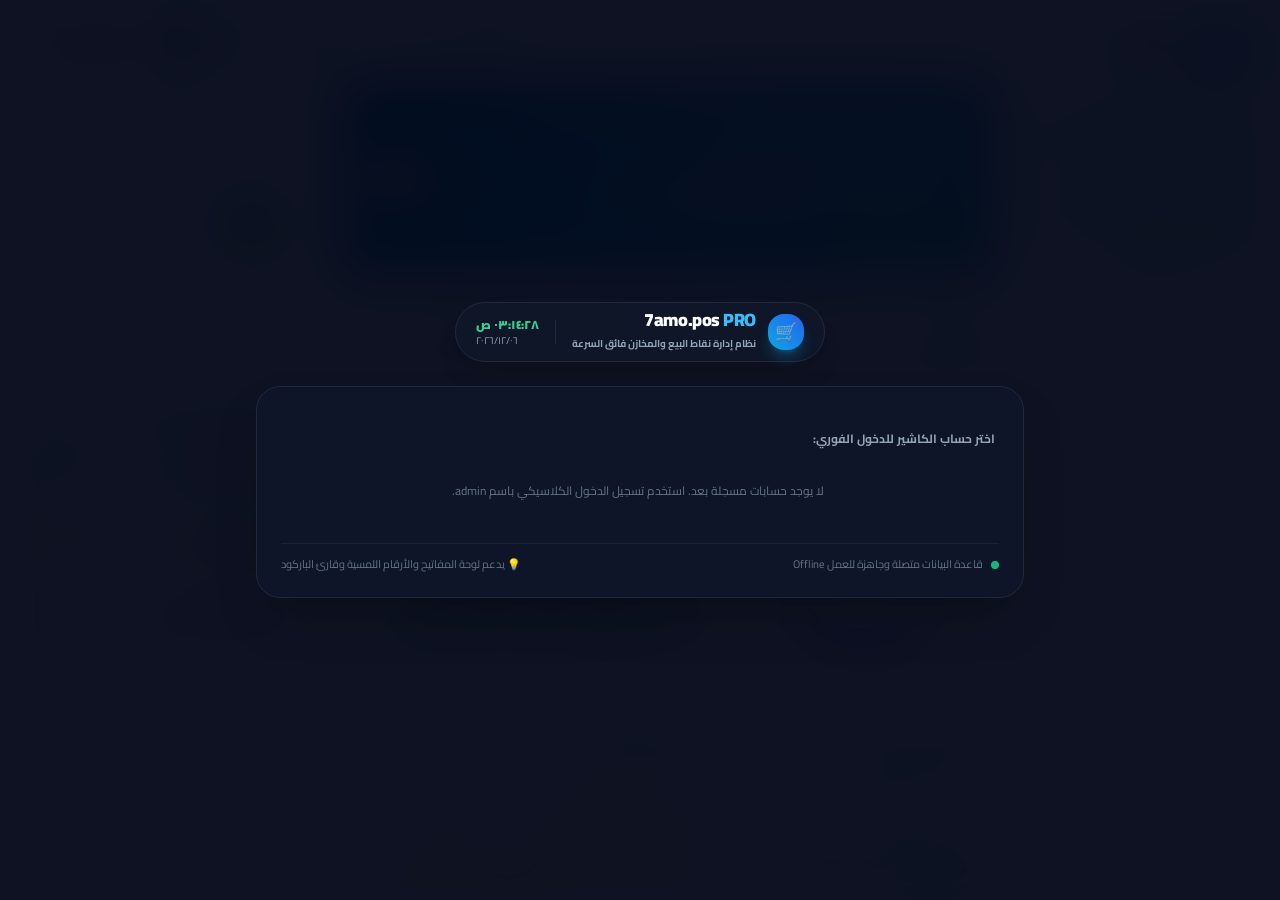
==== commit 1c5f7ed8: "Release v1.7.6: Dedicated cashier PIN login, logout buttons, full-width UI layout, and user permissi" ====
--- a/wwwroot/index.html
+++ b/wwwroot/index.html
@@ -26,6 +26,146 @@
 <body class="flex flex-col h-screen overflow-hidden select-none">
 
   <!-- ======================================================== -->
+  <!-- FULLSCREEN LOGIN & LOCK SCREEN OVERLAY (تسجيل الدخول وقفل الشاشة) -->
+  <!-- ======================================================== -->
+  <div id="appLoginOverlay" class="fixed inset-0 z-[9999] flex items-center justify-center bg-slate-950/95 backdrop-blur-xl transition-all duration-300">
+    <div class="w-full max-w-4xl p-6 flex flex-col items-center justify-center space-y-6 animate-fade-in">
+      
+      <!-- Top Brand Header & Live Clock -->
+      <div class="text-center space-y-2">
+        <div class="inline-flex items-center gap-3 px-5 py-2 rounded-full bg-slate-900/80 border border-slate-800 shadow-xl">
+          <div class="w-9 h-9 rounded-2xl bg-gradient-to-tr from-sky-500 to-blue-600 flex items-center justify-center text-white text-lg font-black shadow-lg shadow-sky-500/30">
+            🛒
+          </div>
+          <div class="text-right">
+            <span class="font-black text-lg tracking-tight text-white block leading-none">7amo.pos <span class="text-sky-400">PRO</span></span>
+            <span class="text-[10px] font-bold text-slate-400">نظام إدارة نقاط البيع والمخازن فائق السرعة</span>
+          </div>
+          <div class="h-6 w-px bg-slate-800 mx-1"></div>
+          <div class="text-left font-mono">
+            <div id="loginLiveClock" class="text-xs font-black text-emerald-400">--:--:--</div>
+            <div id="loginLiveDate" class="text-[10px] text-slate-400">----/--/--</div>
+          </div>
+        </div>
+      </div>
+
+      <!-- Main Login Container Card -->
+      <div class="w-full max-w-3xl bg-slate-900/90 border border-slate-800 rounded-3xl p-6 shadow-2xl space-y-5">
+
+        <!-- Alert / Error Message -->
+        <div id="loginErrorMsg" class="hidden p-3 rounded-2xl bg-rose-500/10 border border-rose-500/30 text-rose-400 text-xs font-bold text-center flex items-center justify-center gap-2">
+          <span>⚠️</span>
+          <span id="loginErrorText">رمز PIN غير صحيح</span>
+        </div>
+
+        <!-- MODE 1: QUICK CASHIER CARDS & PIN PAD -->
+        <div id="loginModePinContainer" class="space-y-6">
+          
+          <!-- Cashier Cards View (عند بدء الدخول واختيار الحساب) -->
+          <div id="loginCashierCardsSection" class="space-y-3">
+            <div class="flex items-center justify-between text-xs px-1">
+              <span class="text-slate-400 font-bold">اختر حساب الكاشير للدخول الفوري:</span>
+            </div>
+            <div id="loginUsersCardsList" class="grid grid-cols-4 gap-3 max-h-64 overflow-y-auto pr-1">
+              <!-- Rendered dynamically by JS -->
+            </div>
+          </div>
+
+          <!-- Active Selected User PIN Input & Numeric Keypad -->
+          <div id="loginPinPadSection" class="hidden flex flex-col items-center space-y-4 max-w-sm mx-auto">
+            
+            <!-- Selected User Info Header -->
+            <div class="flex items-center justify-between w-full p-2.5 bg-slate-950/60 border border-slate-800 rounded-2xl">
+              <div class="flex items-center gap-3">
+                <div id="loginSelectedUserAvatar" class="w-10 h-10 rounded-2xl bg-sky-500/20 text-sky-400 flex items-center justify-center text-xl font-bold border border-sky-500/30">
+                  👤
+                </div>
+                <div class="text-right">
+                  <h4 id="loginSelectedUserName" class="font-black text-sm text-white">محمد الكاشير</h4>
+                  <span id="loginSelectedUserRole" class="text-[10px] text-emerald-400 font-bold">كاشير مبيعات</span>
+                </div>
+              </div>
+              <button onclick="backToCashierCards()" class="px-3 py-1.5 bg-slate-800 hover:bg-slate-700 text-slate-300 text-xs font-bold rounded-xl transition">
+                <span>🔄 تبديل</span>
+              </button>
+            </div>
+
+            <!-- PIN Display Dots -->
+            <div class="space-y-1 text-center w-full">
+              <span class="text-xs text-slate-400 font-bold block">أدخل رمز PIN المكون من 4 أرقام:</span>
+              <div id="pinDotsContainer" class="flex items-center justify-center gap-3 py-2">
+                <span class="pin-dot w-4 h-4 rounded-full border-2 border-slate-700 bg-slate-800/80 transition-all"></span>
+                <span class="pin-dot w-4 h-4 rounded-full border-2 border-slate-700 bg-slate-800/80 transition-all"></span>
+                <span class="pin-dot w-4 h-4 rounded-full border-2 border-slate-700 bg-slate-800/80 transition-all"></span>
+                <span class="pin-dot w-4 h-4 rounded-full border-2 border-slate-700 bg-slate-800/80 transition-all"></span>
+              </div>
+            </div>
+
+            <!-- Numeric Touch Keypad (0-9, Backspace, Clear) -->
+            <div class="grid grid-cols-3 gap-2.5 w-full">
+              <button onclick="handlePinKeyPress('1')" class="pin-btn h-12 rounded-2xl bg-slate-800 hover:bg-slate-700 text-white font-black text-lg shadow-sm border border-slate-700/60 active:scale-95 transition">1</button>
+              <button onclick="handlePinKeyPress('2')" class="pin-btn h-12 rounded-2xl bg-slate-800 hover:bg-slate-700 text-white font-black text-lg shadow-sm border border-slate-700/60 active:scale-95 transition">2</button>
+              <button onclick="handlePinKeyPress('3')" class="pin-btn h-12 rounded-2xl bg-slate-800 hover:bg-slate-700 text-white font-black text-lg shadow-sm border border-slate-700/60 active:scale-95 transition">3</button>
+
+              <button onclick="handlePinKeyPress('4')" class="pin-btn h-12 rounded-2xl bg-slate-800 hover:bg-slate-700 text-white font-black text-lg shadow-sm border border-slate-700/60 active:scale-95 transition">4</button>
+              <button onclick="handlePinKeyPress('5')" class="pin-btn h-12 rounded-2xl bg-slate-800 hover:bg-slate-700 text-white font-black text-lg shadow-sm border border-slate-700/60 active:scale-95 transition">5</button>
+              <button onclick="handlePinKeyPress('6')" class="pin-btn h-12 rounded-2xl bg-slate-800 hover:bg-slate-700 text-white font-black text-lg shadow-sm border border-slate-700/60 active:scale-95 transition">6</button>
+
+              <button onclick="handlePinKeyPress('7')" class="pin-btn h-12 rounded-2xl bg-slate-800 hover:bg-slate-700 text-white font-black text-lg shadow-sm border border-slate-700/60 active:scale-95 transition">7</button>
+              <button onclick="handlePinKeyPress('8')" class="pin-btn h-12 rounded-2xl bg-slate-800 hover:bg-slate-700 text-white font-black text-lg shadow-sm border border-slate-700/60 active:scale-95 transition">8</button>
+              <button onclick="handlePinKeyPress('9')" class="pin-btn h-12 rounded-2xl bg-slate-800 hover:bg-slate-700 text-white font-black text-lg shadow-sm border border-slate-700/60 active:scale-95 transition">9</button>
+
+              <button onclick="handlePinKeyPress('C')" class="pin-btn h-12 rounded-2xl bg-slate-800/60 hover:bg-rose-500/20 hover:text-rose-400 text-slate-400 font-bold text-xs shadow-sm border border-slate-700/40 active:scale-95 transition">مسح C</button>
+              <button onclick="handlePinKeyPress('0')" class="pin-btn h-12 rounded-2xl bg-slate-800 hover:bg-slate-700 text-white font-black text-lg shadow-sm border border-slate-700/60 active:scale-95 transition">0</button>
+              <button onclick="handlePinKeyPress('BACK')" class="pin-btn h-12 rounded-2xl bg-slate-800/60 hover:bg-slate-700 text-slate-300 font-black text-base shadow-sm border border-slate-700/40 active:scale-95 transition">⌫</button>
+            </div>
+
+            <!-- Direct Quick Login button (if no pin or optional) -->
+            <button id="loginQuickDirectBtn" onclick="submitQuickLogin()" class="w-full py-2.5 bg-emerald-600 hover:bg-emerald-500 text-white font-black text-xs rounded-2xl shadow-lg transition flex items-center justify-center gap-2">
+              <span>🚀</span>
+              <span>دخول فوري مباشر</span>
+            </button>
+          </div>
+
+        </div>
+
+        <!-- MODE 2: CLASSIC USERNAME & PASSWORD -->
+        <div id="loginModeCredentialsContainer" class="hidden space-y-4 max-w-sm mx-auto">
+          <div class="space-y-1">
+            <label class="text-xs font-bold text-slate-300">اسم المستخدم:</label>
+            <div class="relative">
+              <input id="loginUsernameInput" type="text" placeholder="مثال: admin" class="w-full bg-slate-950 border border-slate-800 rounded-2xl px-4 py-2.5 text-xs text-white focus:outline-none focus:border-sky-500">
+            </div>
+          </div>
+
+          <div class="space-y-1">
+            <label class="text-xs font-bold text-slate-300">كلمة المرور أو رمز PIN:</label>
+            <div class="relative">
+              <input id="loginPasswordInput" onkeydown="if(event.key==='Enter')submitCredentialsLogin();" type="password" placeholder="أدخل كلمة المرور..." class="w-full bg-slate-950 border border-slate-800 rounded-2xl px-4 py-2.5 text-xs text-white focus:outline-none focus:border-sky-500">
+            </div>
+          </div>
+
+          <button onclick="submitCredentialsLogin()" class="w-full py-3 bg-gradient-to-r from-sky-500 to-blue-600 hover:from-sky-600 hover:to-blue-700 text-white font-black text-xs rounded-2xl shadow-lg transition flex items-center justify-center gap-2">
+            <span>🔓</span>
+            <span>تسجيل الدخول للنظام</span>
+          </button>
+        </div>
+
+        <!-- Footer Info -->
+        <div class="pt-3 border-t border-slate-800/80 flex items-center justify-between text-[11px] text-slate-500">
+          <div class="flex items-center gap-2">
+            <span class="w-2 h-2 rounded-full bg-emerald-500 animate-pulse"></span>
+            <span>قاعدة البيانات متصلة وجاهزة للعمل Offline</span>
+          </div>
+          <span>💡 يدعم لوحة المفاتيح والأرقام اللمسية وقارئ الباركود</span>
+        </div>
+
+      </div>
+
+    </div>
+  </div>
+
+  <!-- ======================================================== -->
   <!-- MAIN APP CONTAINER -->
   <!-- ======================================================== -->
   <div class="flex h-screen w-screen p-3.5 gap-3.5 overflow-hidden">
@@ -121,6 +261,14 @@
           </nav>
         </div>
       </div>
+
+      <!-- Sidebar Bottom Logout / Switch User -->
+      <div class="pt-3 border-t border-slate-100 dark:border-slate-800 space-y-1">
+        <button onclick="logoutUser()" class="w-full flex items-center gap-2.5 px-3 py-2.5 rounded-xl text-xs font-black text-rose-500 hover:bg-rose-50 dark:hover:bg-rose-950/40 border border-rose-500/20 transition active:scale-95">
+          <span class="text-base">🚪</span>
+          <span>تسجيل الخروج / تبديل الكاشير</span>
+        </button>
+      </div>
     </aside>
 
     <!-- ======================================================== -->
@@ -159,14 +307,57 @@
             <span id="langBtnText">العربية</span>
           </button>
 
-          <!-- User Avatar Profile -->
-          <div class="flex items-center gap-2.5 pl-1 border-r border-slate-200 dark:border-slate-800 pr-3">
-            <div class="text-left">
-              <div class="text-xs font-bold text-slate-800 dark:text-white leading-tight">المدير العام</div>
-              <div class="text-[10px] text-slate-400">إدارة الماركت</div>
-            </div>
-            <div class="w-8 h-8 rounded-full bg-gradient-to-tr from-sky-500 to-cyan-400 flex items-center justify-center text-white font-bold text-xs shadow-md">
-              👤
+          <!-- User Profile & Quick Actions Menu -->
+          <div class="relative flex items-center gap-2">
+            <button id="headerUserProfileBtn" onclick="toggleUserProfileDropdown()" class="flex items-center gap-2.5 pl-1 border-r border-slate-200 dark:border-slate-800 pr-3 hover:bg-slate-100 dark:hover:bg-slate-800/60 p-1 rounded-2xl transition">
+              <div class="text-left">
+                <div id="currentUserNameText" class="text-xs font-bold text-slate-800 dark:text-white leading-tight">مدير النظام</div>
+                <div id="currentUserRoleBadge" class="text-[10px] text-sky-500 font-bold">Admin</div>
+              </div>
+              <div id="currentUserAvatarCircle" class="w-8 h-8 rounded-full bg-gradient-to-tr from-sky-500 to-indigo-500 flex items-center justify-center text-white font-bold text-sm shadow-md">
+                👑
+              </div>
+            </button>
+
+            <!-- Direct Quick Logout / Switch Account Button -->
+            <button onclick="logoutUser()" class="px-3 py-1.5 rounded-2xl bg-rose-500/10 hover:bg-rose-500/20 text-rose-500 border border-rose-500/20 text-xs font-black flex items-center gap-1.5 transition active:scale-95 shadow-sm" title="تسجيل الخروج وتبديل المستخدم">
+              <span>🚪</span>
+              <span class="hidden md:inline text-[11px]">تسجيل خروج</span>
+            </button>
+
+            <!-- Dropdown Menu -->
+            <div id="userProfileDropdown" class="hidden absolute left-0 top-full mt-2 w-60 bg-white dark:bg-slate-900 rounded-2xl shadow-2xl border border-slate-200 dark:border-slate-800 p-2 z-50 space-y-1 animate-scale-up">
+              <div class="px-3 py-2 border-b border-slate-100 dark:border-slate-800">
+                <div class="flex items-center gap-2">
+                  <span id="dropdownAvatarIcon" class="text-lg">👑</span>
+                  <div>
+                    <span class="block text-xs font-black text-slate-800 dark:text-white" id="dropdownUserName">مدير النظام</span>
+                    <span class="text-[10px] text-slate-400 font-mono" id="dropdownUserRole">@admin</span>
+                  </div>
+                </div>
+              </div>
+
+              <button onclick="lockScreen()" class="w-full flex items-center gap-2.5 px-3 py-2 rounded-xl text-xs font-bold text-slate-700 dark:text-slate-200 hover:bg-slate-100 dark:hover:bg-slate-800 transition text-right">
+                <span class="text-amber-500">🔒</span>
+                <span>قفل الشاشة السريع (Lock)</span>
+              </button>
+
+              <button onclick="switchCashier()" class="w-full flex items-center gap-2.5 px-3 py-2 rounded-xl text-xs font-bold text-slate-700 dark:text-slate-200 hover:bg-slate-100 dark:hover:bg-slate-800 transition text-right">
+                <span class="text-sky-500">🔄</span>
+                <span>تبديل الكاشير</span>
+              </button>
+
+              <button onclick="switchTab('users'); toggleUserProfileDropdown();" id="dropdownUsersManageBtn" class="w-full flex items-center gap-2.5 px-3 py-2 rounded-xl text-xs font-bold text-slate-700 dark:text-slate-200 hover:bg-slate-100 dark:hover:bg-slate-800 transition text-right">
+                <span class="text-purple-500">👥</span>
+                <span>إدارة حسابات الكاشير والصلاحيات</span>
+              </button>
+
+              <div class="border-t border-slate-100 dark:border-slate-800 my-1"></div>
+
+              <button onclick="logoutUser()" class="w-full flex items-center gap-2.5 px-3 py-2 rounded-xl text-xs font-bold text-rose-500 hover:bg-rose-50 dark:hover:bg-rose-950/40 transition text-right">
+                <span>🚪</span>
+                <span>تسجيل الخروج</span>
+              </button>
             </div>
           </div>
         </div>
@@ -2034,6 +2225,31 @@
                   <span>➕</span>
                   <span>إضافة المادة للوصل</span>
                 </button>
+              </div>
+            </div>
+
+            <!-- New Product Direct Inputs (If scanned item is new to warehouse) -->
+            <div id="pur-newProductDetailsBox" class="hidden p-3 bg-amber-50 dark:bg-amber-950/40 rounded-xl border border-amber-300 dark:border-amber-700/60 space-y-2.5">
+              <div class="flex items-center justify-between">
+                <span class="text-xs font-black text-amber-700 dark:text-amber-300 flex items-center gap-1.5">
+                  <span>⚡</span>
+                  <span>مادة جديدة غير مسجلة بالمخزن - أدخل الاسم وسعر البيع لحفظها تلقائياً بالمخزن مع الوصل:</span>
+                </span>
+                <button type="button" onclick="cancelPurchaseNewProductMode()" class="text-slate-400 hover:text-rose-500 text-xs font-bold">إلغاء ✕</button>
+              </div>
+              <div class="grid grid-cols-12 gap-3">
+                <div class="col-span-5">
+                  <label class="block text-[11px] font-bold text-slate-600 dark:text-slate-400 mb-1">اسم المادة الجديدة *</label>
+                  <input id="pur-newProdName" type="text" placeholder="اكتب اسم المادة هنا..." class="w-full bg-white dark:bg-slate-900 border border-slate-300 dark:border-slate-700 rounded-xl px-3 py-1.5 text-xs font-bold text-slate-900 dark:text-white focus:border-sky-500">
+                </div>
+                <div class="col-span-4">
+                  <label class="block text-[11px] font-bold text-slate-600 dark:text-slate-400 mb-1">سعر البيع للمفرد (د.ع) *</label>
+                  <input id="pur-newProdSellingPrice" type="number" placeholder="مثال: 500 أو 1000" class="w-full bg-white dark:bg-slate-900 border border-slate-300 dark:border-slate-700 rounded-xl px-3 py-1.5 text-xs font-bold text-slate-900 dark:text-white focus:border-sky-500 font-mono">
+                </div>
+                <div class="col-span-3">
+                  <label class="block text-[11px] font-bold text-slate-600 dark:text-slate-400 mb-1">تاريخ انتهاء الصلاحية</label>
+                  <input id="pur-newProdExpiry" type="date" class="w-full bg-white dark:bg-slate-900 border border-slate-300 dark:border-slate-700 rounded-xl px-2 py-1.5 text-xs font-bold text-slate-900 dark:text-white">
+                </div>
               </div>
             </div>
 
@@ -3593,9 +3809,100 @@
           </div>
         </div>
 
+        <!-- ======================================================== -->
+        <!-- VIEW 9: ADVANCED CASHIER & USER ACCOUNTS (إدارة حسابات الكاشير والصلاحيات) -->
+        <!-- ======================================================== -->
         <div id="tab-users" class="tab-content hidden space-y-4">
-          <h2 class="text-xl font-black">حسابات الكاشير والموظفين</h2>
-          <div id="usersGrid" class="grid grid-cols-3 gap-4"></div>
+          
+          <!-- Top Control Header -->
+          <div class="sh-card p-4 flex flex-wrap items-center justify-between gap-4">
+            <div class="flex items-center gap-3">
+              <div class="w-11 h-11 rounded-2xl bg-gradient-to-tr from-sky-500 to-indigo-600 text-white flex items-center justify-center text-xl font-bold shadow-lg shadow-sky-500/20">
+                👥
+              </div>
+              <div>
+                <h2 class="text-base font-black text-slate-800 dark:text-white">إدارة حسابات الكاشير والموظفين والصلاحيات</h2>
+                <p class="text-xs text-slate-400">إنشاء وتعديل الحسابات، تعيين رموز PIN السريعة، وتحديد صلاحيات البيع والمخزن والتقارير</p>
+              </div>
+            </div>
+
+            <!-- Action Controls -->
+            <div class="flex items-center gap-2">
+              <button onclick="loadUsers()" class="px-3.5 py-2 bg-slate-100 hover:bg-slate-200 dark:bg-slate-800 dark:hover:bg-slate-700 text-slate-700 dark:text-slate-200 text-xs font-bold rounded-xl flex items-center gap-1.5 transition">
+                <span>🔄</span>
+                <span>تحديث القائمة</span>
+              </button>
+              <button onclick="openCreateUserModal()" class="px-4 py-2 bg-gradient-to-r from-sky-500 to-blue-600 hover:from-sky-600 hover:to-blue-700 text-white text-xs font-black rounded-xl shadow-lg shadow-sky-500/25 flex items-center gap-2 transition transform active:scale-95">
+                <span>➕</span>
+                <span>إنشاء حساب كاشير جديد</span>
+              </button>
+            </div>
+          </div>
+
+          <!-- KPI Stats Overview -->
+          <div class="grid grid-cols-4 gap-4">
+            <div class="sh-card p-4 flex items-center justify-between border-b-2 border-sky-500">
+              <div>
+                <span class="text-xs text-slate-400 font-bold block">إجمالي الحسابات</span>
+                <span id="statTotalUsers" class="text-xl font-black text-slate-800 dark:text-white font-mono">0</span>
+              </div>
+              <div class="w-10 h-10 rounded-xl bg-sky-500/10 text-sky-500 flex items-center justify-center text-lg font-bold">
+                👥
+              </div>
+            </div>
+
+            <div class="sh-card p-4 flex items-center justify-between border-b-2 border-emerald-500">
+              <div>
+                <span class="text-xs text-slate-400 font-bold block">الكاشير النشطين</span>
+                <span id="statActiveCashiers" class="text-xl font-black text-emerald-500 font-mono">0</span>
+              </div>
+              <div class="w-10 h-10 rounded-xl bg-emerald-500/10 text-emerald-500 flex items-center justify-center text-lg font-bold">
+                🧑‍💼
+              </div>
+            </div>
+
+            <div class="sh-card p-4 flex items-center justify-between border-b-2 border-purple-500">
+              <div>
+                <span class="text-xs text-slate-400 font-bold block">المدراء والمشرفين</span>
+                <span id="statAdminsCount" class="text-xl font-black text-purple-500 font-mono">0</span>
+              </div>
+              <div class="w-10 h-10 rounded-xl bg-purple-500/10 text-purple-500 flex items-center justify-center text-lg font-bold">
+                👑
+              </div>
+            </div>
+
+            <div class="sh-card p-4 flex items-center justify-between border-b-2 border-amber-500">
+              <div>
+                <span class="text-xs text-slate-400 font-bold block">حسابات محمية بـ PIN</span>
+                <span id="statPinProtectedCount" class="text-xl font-black text-amber-500 font-mono">0</span>
+              </div>
+              <div class="w-10 h-10 rounded-xl bg-amber-500/10 text-amber-500 flex items-center justify-center text-lg font-bold">
+                🔒
+              </div>
+            </div>
+          </div>
+
+          <!-- Filters & Search Bar -->
+          <div class="sh-card p-3 flex flex-wrap items-center justify-between gap-3">
+            <div class="flex items-center gap-1.5" id="userRoleFilterBtns">
+              <button onclick="filterUsersByRole('all')" class="user-role-filter-btn px-3.5 py-1.5 rounded-xl text-xs font-black transition bg-sky-600 text-white shadow-sm" data-role="all">الكل (All)</button>
+              <button onclick="filterUsersByRole('Cashier')" class="user-role-filter-btn px-3.5 py-1.5 rounded-xl text-xs font-bold transition bg-slate-100 dark:bg-slate-800 text-slate-600 dark:text-slate-300 hover:bg-slate-200" data-role="Cashier">الكاشير</button>
+              <button onclick="filterUsersByRole('Supervisor')" class="user-role-filter-btn px-3.5 py-1.5 rounded-xl text-xs font-bold transition bg-slate-100 dark:bg-slate-800 text-slate-600 dark:text-slate-300 hover:bg-slate-200" data-role="Supervisor">المشرفين</button>
+              <button onclick="filterUsersByRole('Admin')" class="user-role-filter-btn px-3.5 py-1.5 rounded-xl text-xs font-bold transition bg-slate-100 dark:bg-slate-800 text-slate-600 dark:text-slate-300 hover:bg-slate-200" data-role="Admin">المدراء</button>
+              <button onclick="filterUsersByRole('Accountant')" class="user-role-filter-btn px-3.5 py-1.5 rounded-xl text-xs font-bold transition bg-slate-100 dark:bg-slate-800 text-slate-600 dark:text-slate-300 hover:bg-slate-200" data-role="Accountant">المحاسبين</button>
+            </div>
+
+            <div class="relative w-72">
+              <i data-lucide="search" class="w-4 h-4 text-slate-400 absolute right-3 top-2.5"></i>
+              <input id="usersSearchInput" oninput="filterUsersListLive()" type="text" placeholder="بحث باسم الموظف أو المعرف..." class="w-full bg-slate-50 dark:bg-slate-900 border border-slate-200 dark:border-slate-800 rounded-xl pr-9 pl-4 py-1.5 text-xs text-slate-800 dark:text-white focus:outline-none focus:border-sky-500">
+            </div>
+          </div>
+
+          <!-- Main Users Grid -->
+          <div id="usersGrid" class="grid grid-cols-3 gap-4">
+            <!-- Rendered dynamically by JS -->
+          </div>
+
         </div>
 
         <div id="tab-settings" class="tab-content hidden space-y-4">
@@ -3635,7 +3942,7 @@
                 <div class="p-3 bg-slate-50 dark:bg-slate-900 rounded-2xl space-y-2 text-xs">
                   <div class="flex justify-between items-center">
                     <span class="text-slate-400 font-bold">الإصدار المثبت حالياً:</span>
-                    <span id="settingsAppVersion" class="font-mono font-black text-sky-500">v1.7.3 Pro</span>
+                    <span id="settingsAppVersion" class="font-mono font-black text-sky-500">v1.7.5 Pro</span>
                   </div>
                   <div class="flex justify-between items-center">
                     <span class="text-slate-400 font-bold">حالة خادم التحديثات:</span>
@@ -4174,6 +4481,287 @@
     </div>
   </div>
 
+  <!-- MODAL: ADD / EDIT USER & PERMISSIONS MATRIX (نافذة إنشاء وتعديل المستخدم والصلاحيات) -->
+  <div id="userFormModal" class="hidden fixed inset-0 z-50 bg-black/75 backdrop-blur-sm flex items-center justify-center p-4">
+    <div class="bg-white dark:bg-slate-900 border border-slate-200 dark:border-slate-800 rounded-3xl p-6 w-[95vw] max-w-3xl max-h-[92vh] space-y-4 shadow-2xl animate-scale-up flex flex-col">
+      
+      <!-- Modal Header -->
+      <div class="flex items-center justify-between border-b border-slate-100 dark:border-slate-800 pb-3">
+        <div class="flex items-center gap-3">
+          <div id="userModalHeaderIcon" class="w-10 h-10 rounded-2xl bg-sky-500/10 text-sky-500 flex items-center justify-center text-xl font-bold">
+            👤
+          </div>
+          <div>
+            <h3 id="userModalTitle" class="font-black text-base text-slate-900 dark:text-white">إنشاء حساب كاشير جديد</h3>
+            <p class="text-xs text-slate-400">تحديد بيانات الدخول، رمز PIN السريع، ومصفوفة الصلاحيات الدقيقة</p>
+          </div>
+        </div>
+        <button onclick="closeUserFormModal()" class="text-slate-400 hover:text-rose-500 text-xl font-bold p-1 rounded-xl">✕</button>
+      </div>
+
+      <!-- Scrollable Form Body -->
+      <div class="flex-1 overflow-y-auto space-y-5 pr-1 text-xs">
+        <input type="hidden" id="userFormId" value="">
+
+        <!-- SECTION 1: BASIC INFO -->
+        <div class="p-4 bg-slate-50 dark:bg-slate-800/40 rounded-2xl border border-slate-100 dark:border-slate-800 space-y-3">
+          <div class="flex items-center justify-between">
+            <span class="font-black text-slate-800 dark:text-white flex items-center gap-1.5">
+              <span>📋</span>
+              <span>البيانات الأساسية للحساب</span>
+            </span>
+            <div class="flex items-center gap-2">
+              <label class="text-slate-400 font-bold">حالة الحساب:</label>
+              <select id="userFormIsActive" class="bg-white dark:bg-slate-900 border border-slate-200 dark:border-slate-700 rounded-xl px-2.5 py-1 text-xs font-bold text-slate-800 dark:text-white">
+                <option value="true">نشط ومفعل ✔</option>
+                <option value="false">معطل وموقوف ✕</option>
+              </select>
+            </div>
+          </div>
+
+          <div class="grid grid-cols-2 gap-3">
+            <div class="space-y-1">
+              <label class="font-bold text-slate-600 dark:text-slate-300">الاسم الكامل (الموظف/الكاشير): <span class="text-rose-500">*</span></label>
+              <input id="userFormFullName" type="text" placeholder="مثال: أحمد محمد" class="w-full bg-white dark:bg-slate-900 border border-slate-200 dark:border-slate-700 rounded-xl px-3 py-2 text-xs text-slate-800 dark:text-white focus:border-sky-500">
+            </div>
+
+            <div class="space-y-1">
+              <label class="font-bold text-slate-600 dark:text-slate-300">اسم المستخدم (للدخول): <span class="text-rose-500">*</span></label>
+              <input id="userFormUsername" type="text" placeholder="مثال: ahmed" class="w-full bg-white dark:bg-slate-900 border border-slate-200 dark:border-slate-700 rounded-xl px-3 py-2 text-xs text-slate-800 dark:text-white focus:border-sky-500 font-mono">
+            </div>
+
+            <div class="space-y-1">
+              <label class="font-bold text-slate-600 dark:text-slate-300">الرتبة / الدور:</label>
+              <select id="userFormRole" onchange="applyRolePermissionsPreset(this.value)" class="w-full bg-white dark:bg-slate-900 border border-slate-200 dark:border-slate-700 rounded-xl px-3 py-2 text-xs font-bold text-slate-800 dark:text-white">
+                <option value="Cashier">كاشير مبيعات (Cashier)</option>
+                <option value="Supervisor">مشرف وردية (Supervisor)</option>
+                <option value="Admin">مدير عام (Admin)</option>
+                <option value="Accountant">محاسب ومسؤول مخزن (Accountant)</option>
+              </select>
+            </div>
+
+            <div class="space-y-1">
+              <label class="font-bold text-slate-600 dark:text-slate-300">رمز PIN السريع (4 أرقام): <span class="text-amber-500">⚡</span></label>
+              <input id="userFormPinCode" type="text" maxlength="6" placeholder="مثال: 1234" class="w-full bg-white dark:bg-slate-900 border border-slate-200 dark:border-slate-700 rounded-xl px-3 py-2 text-xs text-slate-800 dark:text-white focus:border-sky-500 font-mono font-bold tracking-widest text-center">
+            </div>
+
+            <div class="space-y-1">
+              <label class="font-bold text-slate-600 dark:text-slate-300">كلمة المرور:</label>
+              <input id="userFormPassword" type="password" placeholder="اتركها فارغة للإبقاء على الحالية عند التعديل" class="w-full bg-white dark:bg-slate-900 border border-slate-200 dark:border-slate-700 rounded-xl px-3 py-2 text-xs text-slate-800 dark:text-white focus:border-sky-500">
+            </div>
+
+            <!-- Avatar & Color Selectors -->
+            <div class="space-y-1">
+              <label class="font-bold text-slate-600 dark:text-slate-300">الأيقونة واللون المميز:</label>
+              <div class="flex items-center gap-2">
+                <select id="userFormAvatar" class="bg-white dark:bg-slate-900 border border-slate-200 dark:border-slate-700 rounded-xl px-3 py-2 text-sm font-bold text-slate-800 dark:text-white">
+                  <option value="🧑‍💼">🧑‍💼 كاشير</option>
+                  <option value="👑">👑 مدير</option>
+                  <option value="🛡️">🛡️ مشرف</option>
+                  <option value="👨‍💼">👨‍💼 موظف</option>
+                  <option value="👩‍💼">👩‍💼 كاشيرة</option>
+                  <option value="🧑‍💻">🧑‍💻 مبرمج</option>
+                  <option value="💎">💎 في آي بي</option>
+                  <option value="🛒">🛒 مبيعات</option>
+                </select>
+
+                <select id="userFormColor" class="bg-white dark:bg-slate-900 border border-slate-200 dark:border-slate-700 rounded-xl px-3 py-2 text-xs font-bold text-slate-800 dark:text-white flex-1">
+                  <option value="#3B82F6">🔵 أزرق قياسي</option>
+                  <option value="#10B981">🟢 أخضر زمردي</option>
+                  <option value="#8B5CF6">🟣 بنفسجي ملكي</option>
+                  <option value="#F59E0B">🟡 كهرماني دافئ</option>
+                  <option value="#EC4899">🌸 وردي</option>
+                  <option value="#06B6D4">🌊 سماوي تيركواز</option>
+                  <option value="#EF4444">🔴 قرمزي</option>
+                </select>
+              </div>
+            </div>
+          </div>
+        </div>
+
+        <!-- SECTION 2: ADVANCED PERMISSION MATRIX -->
+        <div class="p-4 bg-slate-50 dark:bg-slate-800/40 rounded-2xl border border-slate-100 dark:border-slate-800 space-y-4">
+          <div class="flex flex-wrap items-center justify-between gap-2 border-b border-slate-200 dark:border-slate-700 pb-2.5">
+            <div>
+              <span class="font-black text-slate-800 dark:text-white flex items-center gap-1.5">
+                <span>🔐</span>
+                <span>مصفوفة الصلاحيات الدقيقة (Permissions Matrix)</span>
+              </span>
+              <span class="text-[11px] text-slate-400">حدد ما يمكن لهذا الكاشير/المستخدم الوصول إليه والتحكم به في النظام</span>
+            </div>
+
+            <!-- Preset Action Buttons -->
+            <div class="flex items-center gap-1.5">
+              <button type="button" onclick="setAllPermissions(true)" class="px-2.5 py-1 bg-sky-100 hover:bg-sky-200 text-sky-700 dark:bg-sky-950 dark:text-sky-300 rounded-lg text-[11px] font-bold">
+                تحديد الكل ✔
+              </button>
+              <button type="button" onclick="setAllPermissions(false)" class="px-2.5 py-1 bg-slate-200 hover:bg-slate-300 text-slate-700 dark:bg-slate-700 dark:text-slate-300 rounded-lg text-[11px] font-bold">
+                إلغاء الكل ✕
+              </button>
+            </div>
+          </div>
+
+          <div class="grid grid-cols-2 gap-4">
+            
+            <!-- Group 1: POS & Cashier -->
+            <div class="p-3 bg-white dark:bg-slate-900 rounded-2xl border border-slate-100 dark:border-slate-800 space-y-2">
+              <span class="font-black text-sky-600 dark:text-sky-400 block pb-1 border-b border-slate-100 dark:border-slate-800">
+                🛒 1. المبيعات ونقاط البيع (POS)
+              </span>
+              <div class="space-y-1.5">
+                <label class="flex items-center gap-2 cursor-pointer">
+                  <input type="checkbox" id="perm_pos_sales" class="user-perm-check rounded text-sky-600">
+                  <span class="text-slate-700 dark:text-slate-300">إجراء عمليات البيع وإنشاء فواتير</span>
+                </label>
+                <label class="flex items-center gap-2 cursor-pointer">
+                  <input type="checkbox" id="perm_pos_discount" class="user-perm-check rounded text-sky-600">
+                  <span class="text-slate-700 dark:text-slate-300">منح خصومات على الفواتير</span>
+                </label>
+                <label class="flex items-center gap-2 cursor-pointer">
+                  <input type="checkbox" id="perm_pos_price_edit" class="user-perm-check rounded text-sky-600">
+                  <span class="text-slate-700 dark:text-slate-300">تعديل سعر البيع أثناء الفاتورة</span>
+                </label>
+                <label class="flex items-center gap-2 cursor-pointer">
+                  <input type="checkbox" id="perm_cash_drawer" class="user-perm-check rounded text-sky-600">
+                  <span class="text-slate-700 dark:text-slate-300">فتح درج النقود اليدوي وسحب المصاريف</span>
+                </label>
+                <label class="flex items-center gap-2 cursor-pointer">
+                  <input type="checkbox" id="perm_invoices_view" class="user-perm-check rounded text-sky-600">
+                  <span class="text-slate-700 dark:text-slate-300">استعراض سجل الفواتير والمبيعات السابقة</span>
+                </label>
+                <label class="flex items-center gap-2 cursor-pointer">
+                  <input type="checkbox" id="perm_invoices_return" class="user-perm-check rounded text-sky-600">
+                  <span class="text-slate-700 dark:text-slate-300 font-bold text-rose-500">استرجاع وإلغاء فواتير المبيعات</span>
+                </label>
+              </div>
+            </div>
+
+            <!-- Group 2: Inventory & Warehouse -->
+            <div class="p-3 bg-white dark:bg-slate-900 rounded-2xl border border-slate-100 dark:border-slate-800 space-y-2">
+              <span class="font-black text-emerald-600 dark:text-emerald-400 block pb-1 border-b border-slate-100 dark:border-slate-800">
+                📦 2. المخزن والمنتجات
+              </span>
+              <div class="space-y-1.5">
+                <label class="flex items-center gap-2 cursor-pointer">
+                  <input type="checkbox" id="perm_inventory_view" class="user-perm-check rounded text-emerald-600">
+                  <span class="text-slate-700 dark:text-slate-300">عرض رصيد ومواد المخزن</span>
+                </label>
+                <label class="flex items-center gap-2 cursor-pointer">
+                  <input type="checkbox" id="perm_inventory_manage" class="user-perm-check rounded text-emerald-600">
+                  <span class="text-slate-700 dark:text-slate-300">إضافة وتعديل وحذف المنتجات والأسعار</span>
+                </label>
+                <label class="flex items-center gap-2 cursor-pointer">
+                  <input type="checkbox" id="perm_inventory_damaged" class="user-perm-check rounded text-emerald-600">
+                  <span class="text-slate-700 dark:text-slate-300">تسجيل وشطب المواد التالفة والمنتهية</span>
+                </label>
+                <label class="flex items-center gap-2 cursor-pointer">
+                  <input type="checkbox" id="perm_stock_audit" class="user-perm-check rounded text-emerald-600">
+                  <span class="text-slate-700 dark:text-slate-300">إجراء جرد وتعديل الكميات الفعلية</span>
+                </label>
+                <label class="flex items-center gap-2 cursor-pointer">
+                  <input type="checkbox" id="perm_excel_import" class="user-perm-check rounded text-emerald-600">
+                  <span class="text-slate-700 dark:text-slate-300">استيراد وتصدير المواد عبر إكسل</span>
+                </label>
+              </div>
+            </div>
+
+            <!-- Group 3: Financial Reports & Profits -->
+            <div class="p-3 bg-white dark:bg-slate-900 rounded-2xl border border-slate-100 dark:border-slate-800 space-y-2">
+              <span class="font-black text-purple-600 dark:text-purple-400 block pb-1 border-b border-slate-100 dark:border-slate-800">
+                📊 3. التقارير والأرباح
+              </span>
+              <div class="space-y-1.5">
+                <label class="flex items-center gap-2 cursor-pointer">
+                  <input type="checkbox" id="perm_reports_view" class="user-perm-check rounded text-purple-600">
+                  <span class="text-slate-700 dark:text-slate-300 font-bold">عرض تقارير الأرباح والمبيعات والتكاليف</span>
+                </label>
+                <label class="flex items-center gap-2 cursor-pointer">
+                  <input type="checkbox" id="perm_reports_export" class="user-perm-check rounded text-purple-600">
+                  <span class="text-slate-700 dark:text-slate-300">تصدير وطباعة التقارير المالية</span>
+                </label>
+              </div>
+            </div>
+
+            <!-- Group 4: Suppliers, Customers & System Settings -->
+            <div class="p-3 bg-white dark:bg-slate-900 rounded-2xl border border-slate-100 dark:border-slate-800 space-y-2">
+              <span class="font-black text-amber-600 dark:text-amber-400 block pb-1 border-b border-slate-100 dark:border-slate-800">
+                🤝 4. الموردين، الزبائن، وإعدادات النظام
+              </span>
+              <div class="space-y-1.5">
+                <label class="flex items-center gap-2 cursor-pointer">
+                  <input type="checkbox" id="perm_suppliers_manage" class="user-perm-check rounded text-amber-600">
+                  <span class="text-slate-700 dark:text-slate-300">إدارة الموردين وفواتير الشراء وسداد الحسابات</span>
+                </label>
+                <label class="flex items-center gap-2 cursor-pointer">
+                  <input type="checkbox" id="perm_supplier_orders" class="user-perm-check rounded text-amber-600">
+                  <span class="text-slate-700 dark:text-slate-300">استلام وموافقة طلبيات المناديب</span>
+                </label>
+                <label class="flex items-center gap-2 cursor-pointer">
+                  <input type="checkbox" id="perm_customers_manage" class="user-perm-check rounded text-amber-600">
+                  <span class="text-slate-700 dark:text-slate-300">إدارة الزبائن وحسابات ديون الآجل</span>
+                </label>
+                <label class="flex items-center gap-2 cursor-pointer">
+                  <input type="checkbox" id="perm_users_manage" class="user-perm-check rounded text-amber-600">
+                  <span class="text-slate-700 dark:text-slate-300 font-bold text-sky-500">إدارة حسابات الكاشير والصلاحيات</span>
+                </label>
+                <label class="flex items-center gap-2 cursor-pointer">
+                  <input type="checkbox" id="perm_settings_manage" class="user-perm-check rounded text-amber-600">
+                  <span class="text-slate-700 dark:text-slate-300 font-bold text-rose-500">إعدادات النظام والنسخ الاحتياطي</span>
+                </label>
+              </div>
+            </div>
+
+          </div>
+        </div>
+
+      </div>
+
+      <!-- Modal Footer -->
+      <div class="flex justify-between items-center pt-3 border-t border-slate-100 dark:border-slate-800">
+        <span class="text-xs text-slate-400">💡 يمكنك تعديل وتخصيص صلاحيات أي مستخدم في أي وقت دون التأثير على بيانات المبيعات.</span>
+        <div class="flex gap-2">
+          <button onclick="closeUserFormModal()" class="px-5 py-2.5 bg-slate-100 hover:bg-slate-200 dark:bg-slate-800 dark:hover:bg-slate-700 text-slate-700 dark:text-slate-300 font-bold text-xs rounded-xl transition">
+            إلغاء
+          </button>
+          <button onclick="saveUserForm()" class="px-7 py-2.5 bg-gradient-to-r from-sky-500 to-blue-600 hover:from-sky-600 hover:to-blue-700 text-white font-black text-xs rounded-xl shadow-lg flex items-center gap-2 transition transform active:scale-95">
+            <span>💾</span>
+            <span>حفظ بيانات الحساب والصلاحيات</span>
+          </button>
+        </div>
+      </div>
+
+    </div>
+  </div>
+
+  <!-- MODAL: SUPERVISOR PIN OVERRIDE (نافذة تصريح وموافقة المشرف) -->
+  <div id="supervisorPinModal" class="hidden fixed inset-0 z-50 bg-black/80 backdrop-blur-sm flex items-center justify-center p-4">
+    <div class="bg-slate-900 border border-slate-800 rounded-3xl p-6 w-full max-w-md space-y-4 shadow-2xl animate-scale-up text-center">
+      <div class="w-12 h-12 rounded-2xl bg-amber-500/10 text-amber-500 flex items-center justify-center text-2xl font-bold mx-auto border border-amber-500/20">
+        🛡️
+      </div>
+      <div>
+        <h3 class="font-black text-base text-white">مطلوب موافقة المشرف أو المدير</h3>
+        <p id="supervisorModalReason" class="text-xs text-slate-400 mt-1">تتطلب هذه العملية صلاحية إدارية خاصة، يرجى إدخال رمز PIN المشرف</p>
+      </div>
+
+      <div class="space-y-3">
+        <div class="relative">
+          <input id="supervisorPinInput" onkeydown="if(event.key==='Enter')submitSupervisorPin();" type="password" maxlength="8" placeholder="رمز PIN المشرف..." class="w-full bg-slate-950 border border-slate-800 rounded-2xl px-4 py-3 text-center text-white text-lg font-mono tracking-widest focus:outline-none focus:border-amber-500">
+        </div>
+        <div id="supervisorPinError" class="hidden text-xs text-rose-400 font-bold"></div>
+      </div>
+
+      <div class="flex gap-2 pt-2">
+        <button onclick="closeSupervisorPinModal()" class="flex-1 py-2.5 bg-slate-800 hover:bg-slate-700 text-slate-300 font-bold text-xs rounded-xl transition">
+          إلغاء
+        </button>
+        <button onclick="submitSupervisorPin()" class="flex-1 py-2.5 bg-gradient-to-r from-amber-500 to-yellow-600 hover:from-amber-600 hover:to-yellow-700 text-white font-black text-xs rounded-xl shadow-lg transition">
+          تأكيد الموافقة
+        </button>
+      </div>
+    </div>
+  </div>
+
   <script src="app.js"></script>
 </body>
 </html>
--- a/wwwroot/style.css
+++ b/wwwroot/style.css
@@ -174,4 +174,48 @@
   color: var(--text-secondary) !important;
 }
 
-
+/* ======================================================== */
+/* LOGIN & PIN PAD STYLING */
+/* ======================================================== */
+.pin-dot.filled {
+  background-color: #38bdf8 !important;
+  border-color: #0284c7 !important;
+  box-shadow: 0 0 12px rgba(56, 189, 248, 0.7) !important;
+  transform: scale(1.15);
+}
+
+.pin-btn:hover {
+  transform: translateY(-2px);
+  box-shadow: 0 4px 12px rgba(0, 0, 0, 0.25);
+}
+
+.cashier-login-card {
+  transition: all 0.2s cubic-bezier(0.4, 0, 0.2, 1);
+}
+
+.cashier-login-card:hover {
+  transform: translateY(-4px) scale(1.02);
+  border-color: #38bdf8 !important;
+  box-shadow: 0 10px 25px -5px rgba(56, 189, 248, 0.25);
+}
+
+@keyframes shake-x {
+  0%, 100% { transform: translateX(0); }
+  20%, 60% { transform: translateX(-8px); }
+  40%, 80% { transform: translateX(8px); }
+}
+
+.animate-shake {
+  animation: shake-x 0.4s cubic-bezier(0.36, 0.07, 0.19, 0.97) both;
+}
+
+@keyframes fadeIn {
+  from { opacity: 0; transform: scale(0.98); }
+  to { opacity: 1; transform: scale(1); }
+}
+
+.animate-fade-in {
+  animation: fadeIn 0.25s ease-out forwards;
+}
+
+
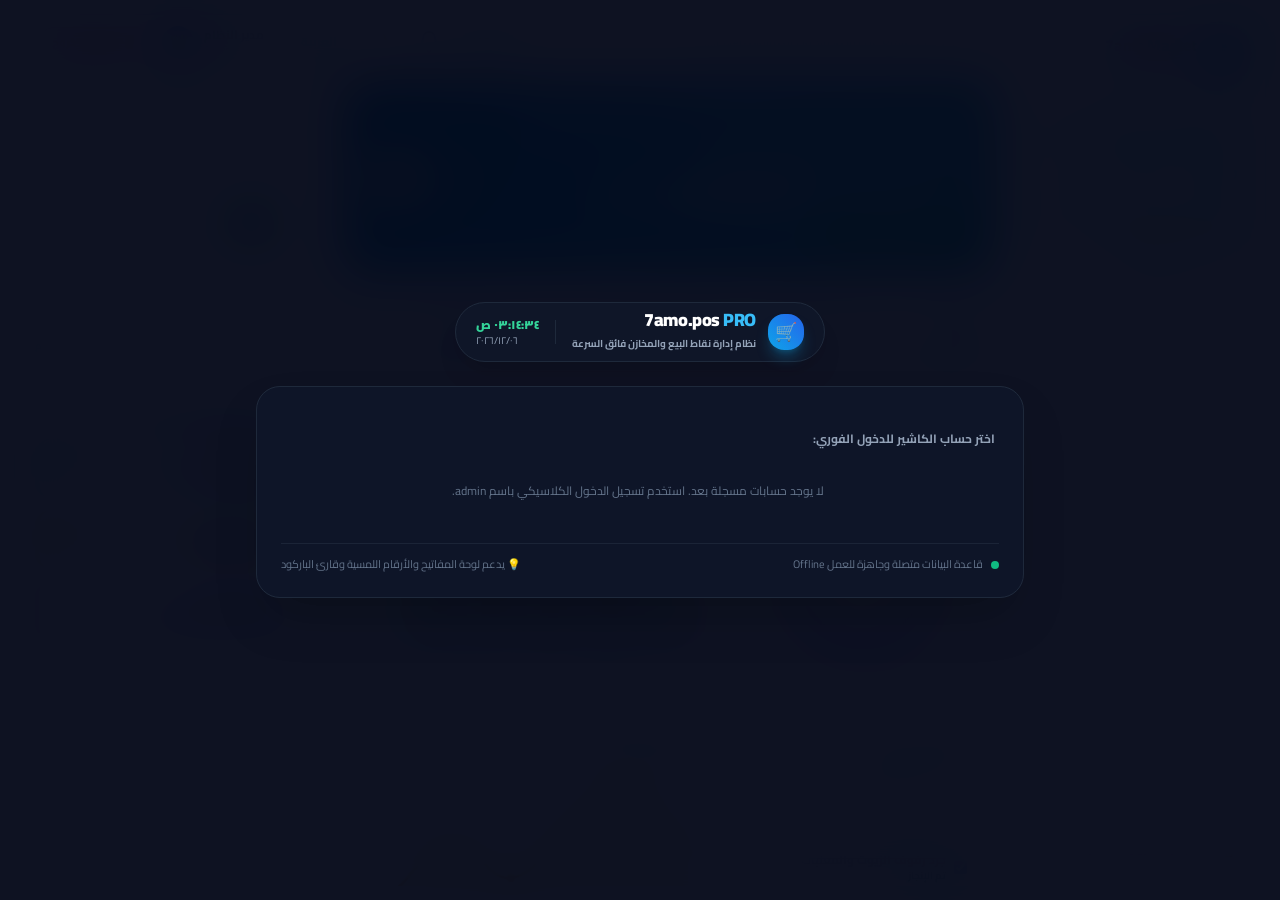
==== commit e88f5d10: "Refactor Reports Hub to display clean categorized buttons that open report details on click" ====
--- a/wwwroot/index.html
+++ b/wwwroot/index.html
@@ -3312,177 +3312,91 @@
         <!-- ======================================================== -->
         <!-- VIEW 10: COMPREHENSIVE REPORTS & ANALYTICS (مركز التقارير الشاملة والذكية) -->
         <!-- ======================================================== -->
-        <div id="tab-reports" class="tab-content hidden space-y-4">
+        <div id="tab-reports" class="tab-content hidden space-y-5">
           
-          <!-- Header Bar -->
-          <div class="flex items-center justify-between">
-            <div>
-              <h2 class="text-base font-black text-slate-800 dark:text-white flex items-center gap-2">
-                <span>📊</span>
-                <span>مركز التقارير الشاملة والتحليلات المالية والمخزنية</span>
-              </h2>
-              <p class="text-xs text-slate-400">تقارير فورية ودقيقة مرتبطة بالمبيعات، المخزن، التوالف، الكاشيرية، المشتريات، والديون</p>
+          <!-- Top Header Bar -->
+          <div class="sh-card p-4 rounded-2xl flex flex-wrap items-center justify-between gap-4">
+            <div class="flex items-center gap-3">
+              <div class="w-11 h-11 rounded-2xl bg-gradient-to-br from-indigo-500 to-purple-600 text-white flex items-center justify-center text-2xl shadow-md shadow-indigo-500/20">
+                📊
+              </div>
+              <div>
+                <h2 class="text-base font-black text-slate-900 dark:text-white flex items-center gap-2">
+                  <span>مركز التقارير الشاملة والتحليلات</span>
+                  <span class="text-[10px] bg-indigo-100 dark:bg-indigo-950/80 text-indigo-600 dark:text-indigo-400 font-mono px-2 py-0.5 rounded-full">Reports Hub</span>
+                </h2>
+                <p class="text-xs text-slate-500 dark:text-slate-400">انقر على أي تقرير لفتح بياناته التفصيلية، المخططات البيانية، وخيارات الطباعة وتصدير الإكسل</p>
+              </div>
             </div>
             <div class="flex items-center gap-2">
-              <button onclick="loadReportsDashboard()" class="px-3.5 py-1.5 bg-slate-100 hover:bg-slate-200 dark:bg-slate-800 dark:hover:bg-slate-700 text-slate-700 dark:text-slate-300 rounded-xl text-xs font-bold flex items-center gap-1.5 transition">
+              <button onclick="loadReportsDashboard()" class="px-4 py-2 bg-slate-100 hover:bg-slate-200 dark:bg-slate-800 dark:hover:bg-slate-700 text-slate-700 dark:text-slate-300 rounded-xl text-xs font-bold flex items-center gap-2 transition shadow-xs">
                 <span>🔄</span>
                 <span>تحديث البيانات</span>
               </button>
             </div>
           </div>
 
-          <!-- Top Quick KPI Summary Cards -->
-          <div class="grid grid-cols-6 gap-3">
-            <div class="sh-card p-3.5 border-r-4 border-emerald-500">
-              <span class="text-[11px] text-slate-400 font-bold block">مبيعات اليوم الإجمالية</span>
-              <span id="rep-todaySales" class="text-base font-black text-emerald-600 dark:text-emerald-400 font-mono">0 د.ع</span>
-              <span id="rep-todayInvoices" class="text-[10px] text-slate-400 font-bold block mt-0.5">0 فواتير</span>
-            </div>
-            <div class="sh-card p-3.5 border-r-4 border-teal-500">
-              <span class="text-[11px] text-slate-400 font-bold block">أرباح اليوم الصافية</span>
-              <span id="rep-todayProfit" class="text-base font-black text-teal-600 dark:text-teal-400 font-mono">+0 د.ع</span>
-              <span class="text-[10px] text-emerald-500 font-bold block mt-0.5">صافي بعد التكلفة</span>
-            </div>
-            <div class="sh-card p-3.5 border-r-4 border-sky-500">
-              <span class="text-[11px] text-slate-400 font-bold block">مبيعات هذا الشهر</span>
-              <span id="rep-monthSales" class="text-base font-black text-sky-600 dark:text-sky-400 font-mono">0 د.ع</span>
-              <span id="rep-monthGrowth" class="text-[10px] text-sky-500 font-bold block mt-0.5">0% نمو</span>
-            </div>
-            <div class="sh-card p-3.5 border-r-4 border-indigo-500">
-              <span class="text-[11px] text-slate-400 font-bold block">أرباح هذا الشهر الصافية</span>
-              <span id="rep-monthProfit" class="text-base font-black text-indigo-600 dark:text-indigo-400 font-mono">+0 د.ع</span>
-              <span class="text-[10px] text-indigo-400 font-bold block mt-0.5">صافي الربح التراكمي</span>
-            </div>
-            <div class="sh-card p-3.5 border-r-4 border-amber-500">
-              <span class="text-[11px] text-slate-400 font-bold block">قيمة المخزن (بسعر التكلفة)</span>
-              <span id="rep-stockCost" class="text-base font-black text-amber-600 dark:text-amber-400 font-mono">0 د.ع</span>
-              <span id="rep-stockRetail" class="text-[10px] text-amber-500 font-bold block mt-0.5">بسعر البيع: 0 د.ع</span>
-            </div>
-            <div class="sh-card p-3.5 border-r-4 border-rose-500">
-              <span class="text-[11px] text-slate-400 font-bold block">الديون المتبقية للزبائن</span>
-              <span id="rep-customersDebtsTotal" class="text-base font-black text-rose-500 font-mono">0 د.ع</span>
-              <span id="rep-suppliersDebtsTotal" class="text-[10px] text-slate-400 font-bold block mt-0.5">ديون الموردين: 0 د.ع</span>
-            </div>
-          </div>
-
-          <!-- Profit Breakdown by Sale Mode (حساب الأرباح حسب نوع البيع: كرتون / مفرد / جملة) -->
-          <div class="sh-card p-4 space-y-3 bg-gradient-to-r from-slate-900/50 via-slate-800/40 to-slate-900/50 border border-sky-500/30">
-            <div class="flex items-center justify-between border-b border-slate-700/50 pb-2">
-              <div class="flex items-center gap-2">
-                <span class="w-8 h-8 rounded-xl bg-sky-500/20 text-sky-400 flex items-center justify-center font-bold text-base">💰</span>
-                <div>
-                  <h3 class="text-sm font-black text-white">تفصيل وحساب الأرباح حسب نوعية البيع (مفرد / كرتون / جملة)</h3>
-                  <p class="text-[11px] text-slate-400">حساب دقيق للأرباح المحققة والأرباح المتوقعة في المخزن لكل نمط بيع</p>
-                </div>
-              </div>
-              <span class="px-2.5 py-1 rounded-lg bg-emerald-500/20 text-emerald-300 font-black text-xs">مباشر ودقيق</span>
-            </div>
-
-            <div class="grid grid-cols-4 gap-3">
-              <!-- 1. Retail Profit -->
-              <div class="p-3.5 rounded-2xl bg-emerald-950/30 border border-emerald-500/40 space-y-1">
-                <div class="flex items-center justify-between text-xs font-bold text-emerald-400">
-                  <span>🟢 أرباح بيع المفرد (قطعة)</span>
-                  <span>Retail</span>
-                </div>
-                <div id="rep-retailProfit" class="text-lg font-black text-emerald-300 font-mono">+0 د.ع</div>
-                <div class="flex items-center justify-between text-[10px] text-slate-400 font-bold pt-1 border-t border-emerald-900/40">
-                  <span>المبيعات: <span id="rep-retailSalesTotal" class="font-mono text-emerald-200">0</span></span>
-                  <span>المتوقع: <span id="rep-projRetailProfit" class="font-mono text-emerald-200">0</span></span>
-                </div>
-              </div>
-
-              <!-- 2. Carton Profit -->
-              <div class="p-3.5 rounded-2xl bg-purple-950/30 border border-purple-500/40 space-y-1">
-                <div class="flex items-center justify-between text-xs font-bold text-purple-400">
-                  <span>🟣 أرباح بيع الكرتون (جملة كراتين)</span>
-                  <span>Carton</span>
-                </div>
-                <div id="rep-cartonProfit" class="text-lg font-black text-purple-300 font-mono">+0 د.ع</div>
-                <div class="flex items-center justify-between text-[10px] text-slate-400 font-bold pt-1 border-t border-purple-900/40">
-                  <span>المبيعات: <span id="rep-cartonSalesTotal" class="font-mono text-purple-200">0</span></span>
-                  <span>المتوقع: <span id="rep-projCartonProfit" class="font-mono text-purple-200">0</span></span>
-                </div>
-              </div>
-
-              <!-- 3. Wholesale Profit -->
-              <div class="p-3.5 rounded-2xl bg-sky-950/30 border border-sky-500/40 space-y-1">
-                <div class="flex items-center justify-between text-xs font-bold text-sky-400">
-                  <span>🔵 أرباح بيع الجملة</span>
-                  <span>Wholesale</span>
-                </div>
-                <div id="rep-wholesaleProfit" class="text-lg font-black text-sky-300 font-mono">+0 د.ع</div>
-                <div class="flex items-center justify-between text-[10px] text-slate-400 font-bold pt-1 border-t border-sky-900/40">
-                  <span>المبيعات: <span id="rep-wholesaleSalesTotal" class="font-mono text-sky-200">0</span></span>
-                  <span>المتوقع: <span id="rep-projWholesaleProfit" class="font-mono text-sky-200">0</span></span>
-                </div>
-              </div>
-
-              <!-- 4. Combined Total Profit -->
-              <div class="p-3.5 rounded-2xl bg-amber-950/30 border border-amber-500/40 space-y-1">
-                <div class="flex items-center justify-between text-xs font-bold text-amber-400">
-                  <span>⭐ إجمالي صافي الأرباح المحققة</span>
-                  <span>Total Profit</span>
-                </div>
-                <div id="rep-totalProfitCombined" class="text-lg font-black text-amber-300 font-mono">+0 د.ع</div>
-                <div class="flex items-center justify-between text-[10px] text-slate-400 font-bold pt-1 border-t border-amber-900/40">
-                  <span>إجمالي الإيرادات: <span id="rep-totalRevenueAllCombined" class="font-mono text-amber-200">0</span></span>
-                </div>
-              </div>
-            </div>
-          </div>
-
           <!-- 6 Comprehensive Master Report Sections (3x2 Grid) -->
-          <div class="grid grid-cols-3 gap-4">
+          <div class="grid grid-cols-1 md:grid-cols-2 lg:grid-cols-3 gap-4">
             
-            <!-- 1. الحركة المالية والمبيعات والمرجوعات (6 تقارير) -->
-            <div class="sh-card p-4 space-y-3 flex flex-col justify-between border-t-4 border-emerald-500">
+            <!-- 1. الحركة المالية والمبيعات والأرباح (7 تقارير) -->
+            <div class="sh-card p-4 space-y-3 flex flex-col justify-between border-t-4 border-emerald-500 rounded-2xl shadow-xs">
               <div class="space-y-2.5">
                 <div class="flex items-center justify-between border-b border-slate-100 dark:border-slate-800 pb-2">
                   <div class="flex items-center gap-2">
-                    <span class="w-7 h-7 rounded-xl bg-emerald-500/10 text-emerald-600 flex items-center justify-center font-bold text-sm">💲</span>
-                    <h3 class="font-black text-xs text-slate-900 dark:text-white">1. الحركة المالية والمبيعات والمرجوعات</h3>
-                  </div>
-                  <span class="text-[10px] bg-emerald-50 text-emerald-600 dark:bg-emerald-950/40 dark:text-emerald-400 px-2 py-0.5 rounded-full font-bold">6 تقارير</span>
-                </div>
-
-                <div class="space-y-1 text-xs">
-                  <button onclick="openDetailedReport('pnl_statement')" class="w-full p-2 rounded-xl hover:bg-slate-50 dark:hover:bg-slate-800/60 flex items-center justify-between text-right transition group">
+                    <span class="w-8 h-8 rounded-xl bg-emerald-500/10 text-emerald-600 flex items-center justify-center font-bold text-base">💰</span>
+                    <div>
+                      <h3 class="font-black text-xs text-slate-900 dark:text-white">1. المالية والأرباح والمبيعات</h3>
+                      <span class="text-[10px] text-slate-400">الأرباح الصافية، المبيعات، والسيولة</span>
+                    </div>
+                  </div>
+                  <span class="text-[10px] bg-emerald-50 text-emerald-600 dark:bg-emerald-950/40 dark:text-emerald-400 px-2 py-0.5 rounded-full font-bold">7 تقارير</span>
+                </div>
+
+                <div class="space-y-1.5 text-xs">
+                  <button onclick="openDetailedReport('pnl_statement')" class="w-full p-2.5 rounded-xl hover:bg-emerald-50/60 dark:hover:bg-emerald-950/30 border border-slate-100 dark:border-slate-800/80 hover:border-emerald-300 flex items-center justify-between text-right transition group">
                     <span class="flex items-center gap-2 font-bold text-slate-700 dark:text-slate-300 group-hover:text-emerald-600">
                       <span>📈</span>
                       <span>التقرير المالي الشامل (P&L والأرباح الصافية)</span>
                     </span>
                     <span class="text-slate-400 group-hover:text-emerald-500 text-xs">↗</span>
                   </button>
-                  <button onclick="openDetailedReport('sales_detailed')" class="w-full p-2 rounded-xl hover:bg-slate-50 dark:hover:bg-slate-800/60 flex items-center justify-between text-right transition group">
+                  <button onclick="openDetailedReport('profit_breakdown')" class="w-full p-2.5 rounded-xl hover:bg-emerald-50/60 dark:hover:bg-emerald-950/30 border border-slate-100 dark:border-slate-800/80 hover:border-emerald-300 flex items-center justify-between text-right transition group">
                     <span class="flex items-center gap-2 font-bold text-slate-700 dark:text-slate-300 group-hover:text-emerald-600">
-                      <span>🛒</span>
-                      <span>تقارير المبيعات التفصيلية (يومي / أسبوعي / شهري)</span>
+                      <span>💵</span>
+                      <span>تفصيل الأرباح حسب نوع البيع (مفرد / كرتون / جملة)</span>
                     </span>
                     <span class="text-slate-400 group-hover:text-emerald-500 text-xs">↗</span>
                   </button>
-                  <button onclick="openDetailedReport('returns_refunds')" class="w-full p-2 rounded-xl hover:bg-slate-50 dark:hover:bg-slate-800/60 flex items-center justify-between text-right transition group">
+                  <button onclick="openDetailedReport('sales_detailed')" class="w-full p-2.5 rounded-xl hover:bg-emerald-50/60 dark:hover:bg-emerald-950/30 border border-slate-100 dark:border-slate-800/80 hover:border-emerald-300 flex items-center justify-between text-right transition group">
+                    <span class="flex items-center gap-2 font-bold text-slate-700 dark:text-slate-300 group-hover:text-emerald-600">
+                      <span>🛒</span>
+                      <span>تقارير المبيعات التفصيلية وفواتير الكاشير</span>
+                    </span>
+                    <span class="text-slate-400 group-hover:text-emerald-500 text-xs">↗</span>
+                  </button>
+                  <button onclick="openDetailedReport('returns_refunds')" class="w-full p-2.5 rounded-xl hover:bg-rose-50/60 dark:hover:bg-rose-950/30 border border-slate-100 dark:border-slate-800/80 hover:border-rose-300 flex items-center justify-between text-right transition group">
                     <span class="flex items-center gap-2 font-bold text-slate-700 dark:text-slate-300 group-hover:text-rose-500">
                       <span>🔄</span>
                       <span>تقارير المرجوعات والمسترجعات وقيمتها</span>
                     </span>
                     <span class="text-slate-400 group-hover:text-rose-500 text-xs">↗</span>
                   </button>
-                  <button onclick="openDetailedReport('cashier_sales')" class="w-full p-2 rounded-xl hover:bg-slate-50 dark:hover:bg-slate-800/60 flex items-center justify-between text-right transition group">
+                  <button onclick="openDetailedReport('cashier_sales')" class="w-full p-2.5 rounded-xl hover:bg-emerald-50/60 dark:hover:bg-emerald-950/30 border border-slate-100 dark:border-slate-800/80 hover:border-emerald-300 flex items-center justify-between text-right transition group">
                     <span class="flex items-center gap-2 font-bold text-slate-700 dark:text-slate-300 group-hover:text-emerald-600">
                       <span>👤</span>
                       <span>تقارير حسابات ومبيعات الكاشيرية</span>
                     </span>
                     <span class="text-slate-400 group-hover:text-emerald-500 text-xs">↗</span>
                   </button>
-                  <button onclick="openDetailedReport('payment_liquidity')" class="w-full p-2 rounded-xl hover:bg-slate-50 dark:hover:bg-slate-800/60 flex items-center justify-between text-right transition group">
+                  <button onclick="openDetailedReport('payment_liquidity')" class="w-full p-2.5 rounded-xl hover:bg-emerald-50/60 dark:hover:bg-emerald-950/30 border border-slate-100 dark:border-slate-800/80 hover:border-emerald-300 flex items-center justify-between text-right transition group">
                     <span class="flex items-center gap-2 font-bold text-slate-700 dark:text-slate-300 group-hover:text-emerald-600">
                       <span>💳</span>
                       <span>تفصيل وسائل الدفع والسيولة (نقد / آجل / بطاقة)</span>
                     </span>
                     <span class="text-slate-400 group-hover:text-emerald-500 text-xs">↗</span>
                   </button>
-                  <button onclick="openDetailedReport('period_comparison')" class="w-full p-2 rounded-xl hover:bg-slate-50 dark:hover:bg-slate-800/60 flex items-center justify-between text-right transition group">
+                  <button onclick="openDetailedReport('period_comparison')" class="w-full p-2.5 rounded-xl hover:bg-emerald-50/60 dark:hover:bg-emerald-950/30 border border-slate-100 dark:border-slate-800/80 hover:border-emerald-300 flex items-center justify-between text-right transition group">
                     <span class="flex items-center gap-2 font-bold text-slate-700 dark:text-slate-300 group-hover:text-emerald-600">
                       <span>📅</span>
                       <span>مقارنة الفترات والاتجاهات ومعدل النمو</span>
@@ -3494,52 +3408,55 @@
 
               <button onclick="openDetailedReport('pnl_statement')" class="w-full py-2 bg-emerald-500/10 hover:bg-emerald-500/20 text-emerald-600 dark:text-emerald-400 border border-emerald-500/20 rounded-xl text-xs font-black flex items-center justify-center gap-1.5 transition">
                 <span>📊</span>
-                <span>فتح جميع تقارير هذا القسم</span>
+                <span>فتح التقرير المالي الشامل</span>
                 <span>↗</span>
               </button>
             </div>
 
             <!-- 2. المخزون والمواد التالفة والهالك (5 تقارير) -->
-            <div class="sh-card p-4 space-y-3 flex flex-col justify-between border-t-4 border-cyan-500">
+            <div class="sh-card p-4 space-y-3 flex flex-col justify-between border-t-4 border-cyan-500 rounded-2xl shadow-xs">
               <div class="space-y-2.5">
                 <div class="flex items-center justify-between border-b border-slate-100 dark:border-slate-800 pb-2">
                   <div class="flex items-center gap-2">
-                    <span class="w-7 h-7 rounded-xl bg-cyan-500/10 text-cyan-600 flex items-center justify-center font-bold text-sm">📦</span>
-                    <h3 class="font-black text-xs text-slate-900 dark:text-white">2. المخزون والمواد التالفة والهالك</h3>
+                    <span class="w-8 h-8 rounded-xl bg-cyan-500/10 text-cyan-600 flex items-center justify-center font-bold text-base">📦</span>
+                    <div>
+                      <h3 class="font-black text-xs text-slate-900 dark:text-white">2. المخزون والجرد والتوالف</h3>
+                      <span class="text-[10px] text-slate-400">تقييم البضاعة، الجرد، والتلفيات</span>
+                    </div>
                   </div>
                   <span class="text-[10px] bg-cyan-50 text-cyan-600 dark:bg-cyan-950/40 dark:text-cyan-400 px-2 py-0.5 rounded-full font-bold">5 تقارير</span>
                 </div>
 
-                <div class="space-y-1 text-xs">
-                  <button onclick="openDetailedReport('inventory_audit')" class="w-full p-2 rounded-xl hover:bg-slate-50 dark:hover:bg-slate-800/60 flex items-center justify-between text-right transition group">
+                <div class="space-y-1.5 text-xs">
+                  <button onclick="openDetailedReport('inventory_audit')" class="w-full p-2.5 rounded-xl hover:bg-cyan-50/60 dark:hover:bg-cyan-950/30 border border-slate-100 dark:border-slate-800/80 hover:border-cyan-300 flex items-center justify-between text-right transition group">
                     <span class="flex items-center gap-2 font-bold text-slate-700 dark:text-slate-300 group-hover:text-cyan-600">
                       <span>📋</span>
                       <span>تقارير وسجلات جرد المخزون الفعلي والفروقات</span>
                     </span>
                     <span class="text-slate-400 group-hover:text-cyan-500 text-xs">↗</span>
                   </button>
-                  <button onclick="openDetailedReport('inventory_valuation')" class="w-full p-2 rounded-xl hover:bg-slate-50 dark:hover:bg-slate-800/60 flex items-center justify-between text-right transition group">
+                  <button onclick="openDetailedReport('inventory_valuation')" class="w-full p-2.5 rounded-xl hover:bg-cyan-50/60 dark:hover:bg-cyan-950/30 border border-slate-100 dark:border-slate-800/80 hover:border-cyan-300 flex items-center justify-between text-right transition group">
                     <span class="flex items-center gap-2 font-bold text-slate-700 dark:text-slate-300 group-hover:text-cyan-600">
                       <span>💰</span>
                       <span>جرد وتقييم المخزون (بسعر البيع والشراء)</span>
                     </span>
                     <span class="text-slate-400 group-hover:text-cyan-500 text-xs">↗</span>
                   </button>
-                  <button onclick="openDetailedReport('item_turnover')" class="w-full p-2 rounded-xl hover:bg-slate-50 dark:hover:bg-slate-800/60 flex items-center justify-between text-right transition group">
+                  <button onclick="openDetailedReport('item_turnover')" class="w-full p-2.5 rounded-xl hover:bg-cyan-50/60 dark:hover:bg-cyan-950/30 border border-slate-100 dark:border-slate-800/80 hover:border-cyan-300 flex items-center justify-between text-right transition group">
                     <span class="flex items-center gap-2 font-bold text-slate-700 dark:text-slate-300 group-hover:text-cyan-600">
                       <span>🔁</span>
                       <span>حركة ودوران البضائع (الأكثر / الأقل / الراكد)</span>
                     </span>
                     <span class="text-slate-400 group-hover:text-cyan-500 text-xs">↗</span>
                   </button>
-                  <button onclick="openDetailedReport('damaged_waste')" class="w-full p-2 rounded-xl hover:bg-slate-50 dark:hover:bg-slate-800/60 flex items-center justify-between text-right transition group">
+                  <button onclick="openDetailedReport('damaged_waste')" class="w-full p-2.5 rounded-xl hover:bg-rose-50/60 dark:hover:bg-rose-950/30 border border-slate-100 dark:border-slate-800/80 hover:border-rose-300 flex items-center justify-between text-right transition group">
                     <span class="flex items-center gap-2 font-bold text-slate-700 dark:text-slate-300 group-hover:text-rose-500">
                       <span>⚠️</span>
                       <span>تقارير المواد التالفة والهالك والتسويات</span>
                     </span>
                     <span class="text-slate-400 group-hover:text-rose-500 text-xs">↗</span>
                   </button>
-                  <button onclick="openDetailedReport('stock_alerts_expiry')" class="w-full p-2 rounded-xl hover:bg-slate-50 dark:hover:bg-slate-800/60 flex items-center justify-between text-right transition group">
+                  <button onclick="openDetailedReport('stock_alerts_expiry')" class="w-full p-2.5 rounded-xl hover:bg-amber-50/60 dark:hover:bg-amber-950/30 border border-slate-100 dark:border-slate-800/80 hover:border-amber-300 flex items-center justify-between text-right transition group">
                     <span class="flex items-center gap-2 font-bold text-slate-700 dark:text-slate-300 group-hover:text-amber-500">
                       <span>⏰</span>
                       <span>التنبيهات المتقدمة وحد إعادة الطلب والصلاحية</span>
@@ -3551,41 +3468,44 @@
 
               <button onclick="openDetailedReport('inventory_valuation')" class="w-full py-2 bg-cyan-500/10 hover:bg-cyan-500/20 text-cyan-600 dark:text-cyan-400 border border-cyan-500/20 rounded-xl text-xs font-black flex items-center justify-center gap-1.5 transition">
                 <span>📦</span>
-                <span>فتح جميع تقارير هذا القسم</span>
+                <span>فتح تقرير تقييم المخزون</span>
                 <span>↗</span>
               </button>
             </div>
 
             <!-- 3. تقارير الشراء والموردين (3 تقارير) -->
-            <div class="sh-card p-4 space-y-3 flex flex-col justify-between border-t-4 border-sky-500">
+            <div class="sh-card p-4 space-y-3 flex flex-col justify-between border-t-4 border-sky-500 rounded-2xl shadow-xs">
               <div class="space-y-2.5">
                 <div class="flex items-center justify-between border-b border-slate-100 dark:border-slate-800 pb-2">
                   <div class="flex items-center gap-2">
-                    <span class="w-7 h-7 rounded-xl bg-sky-500/10 text-sky-600 flex items-center justify-center font-bold text-sm">🚚</span>
-                    <h3 class="font-black text-xs text-slate-900 dark:text-white">3. تقارير الشراء والموردين</h3>
+                    <span class="w-8 h-8 rounded-xl bg-sky-500/10 text-sky-600 flex items-center justify-center font-bold text-base">🚚</span>
+                    <div>
+                      <h3 class="font-black text-xs text-slate-900 dark:text-white">3. تقارير الشراء والموردين</h3>
+                      <span class="text-[10px] text-slate-400">فواتير التوريد وكشوفات الحساب</span>
+                    </div>
                   </div>
                   <span class="text-[10px] bg-sky-50 text-sky-600 dark:bg-sky-950/40 dark:text-sky-400 px-2 py-0.5 rounded-full font-bold">3 تقارير</span>
                 </div>
 
-                <div class="space-y-1 text-xs">
-                  <button onclick="openDetailedReport('purchases_invoices')" class="w-full p-2 rounded-xl hover:bg-slate-50 dark:hover:bg-slate-800/60 flex items-center justify-between text-right transition group">
+                <div class="space-y-1.5 text-xs">
+                  <button onclick="openDetailedReport('purchases_invoices')" class="w-full p-2.5 rounded-xl hover:bg-sky-50/60 dark:hover:bg-sky-950/30 border border-slate-100 dark:border-slate-800/80 hover:border-sky-300 flex items-center justify-between text-right transition group">
                     <span class="flex items-center gap-2 font-bold text-slate-700 dark:text-slate-300 group-hover:text-sky-600">
                       <span>📑</span>
                       <span>تقارير الشراء وفواتير المشتريات والتوريد</span>
                     </span>
                     <span class="text-slate-400 group-hover:text-sky-500 text-xs">↗</span>
                   </button>
-                  <button onclick="openDetailedReport('suppliers_statement')" class="w-full p-2 rounded-xl hover:bg-slate-50 dark:hover:bg-slate-800/60 flex items-center justify-between text-right transition group">
+                  <button onclick="openDetailedReport('suppliers_statement')" class="w-full p-2.5 rounded-xl hover:bg-sky-50/60 dark:hover:bg-sky-950/30 border border-slate-100 dark:border-slate-800/80 hover:border-sky-300 flex items-center justify-between text-right transition group">
                     <span class="flex items-center gap-2 font-bold text-slate-700 dark:text-slate-300 group-hover:text-sky-600">
                       <span>📖</span>
                       <span>كشف حساب وحركة الموردين والشركات</span>
                     </span>
                     <span class="text-slate-400 group-hover:text-sky-500 text-xs">↗</span>
                   </button>
-                  <button onclick="openDetailedReport('purchase_price_history')" class="w-full p-2 rounded-xl hover:bg-slate-50 dark:hover:bg-slate-800/60 flex items-center justify-between text-right transition group">
+                  <button onclick="openDetailedReport('purchase_price_history')" class="w-full p-2.5 rounded-xl hover:bg-sky-50/60 dark:hover:bg-sky-950/30 border border-slate-100 dark:border-slate-800/80 hover:border-sky-300 flex items-center justify-between text-right transition group">
                     <span class="flex items-center gap-2 font-bold text-slate-700 dark:text-slate-300 group-hover:text-sky-600">
                       <span>⏳</span>
-                      <span>تاريخ وتغير أسعار الشراء والتكلفة المخفية</span>
+                      <span>تاريخ وتغير أسعار الشراء والتكلفة</span>
                     </span>
                     <span class="text-slate-400 group-hover:text-sky-500 text-xs">↗</span>
                   </button>
@@ -3594,34 +3514,37 @@
 
               <button onclick="openDetailedReport('purchases_invoices')" class="w-full py-2 bg-sky-500/10 hover:bg-sky-500/20 text-sky-600 dark:text-sky-400 border border-sky-500/20 rounded-xl text-xs font-black flex items-center justify-center gap-1.5 transition">
                 <span>🚚</span>
-                <span>فتح جميع تقارير هذا القسم</span>
+                <span>فتح تقرير فواتير الشراء</span>
                 <span>↗</span>
               </button>
             </div>
 
             <!-- 4. العملاء والديون والولاء (2 تقارير) -->
-            <div class="sh-card p-4 space-y-3 flex flex-col justify-between border-t-4 border-purple-500">
+            <div class="sh-card p-4 space-y-3 flex flex-col justify-between border-t-4 border-purple-500 rounded-2xl shadow-xs">
               <div class="space-y-2.5">
                 <div class="flex items-center justify-between border-b border-slate-100 dark:border-slate-800 pb-2">
                   <div class="flex items-center gap-2">
-                    <span class="w-7 h-7 rounded-xl bg-purple-500/10 text-purple-600 flex items-center justify-center font-bold text-sm">👥</span>
-                    <h3 class="font-black text-xs text-slate-900 dark:text-white">4. العملاء والديون والولاء</h3>
+                    <span class="w-8 h-8 rounded-xl bg-purple-500/10 text-purple-600 flex items-center justify-center font-bold text-base">👥</span>
+                    <div>
+                      <h3 class="font-black text-xs text-slate-900 dark:text-white">4. العملاء والديون والولاء</h3>
+                      <span class="text-[10px] text-slate-400">الذمم المدينة وسجلات الآجل</span>
+                    </div>
                   </div>
                   <span class="text-[10px] bg-purple-50 text-purple-600 dark:bg-purple-950/40 dark:text-purple-400 px-2 py-0.5 rounded-full font-bold">2 تقارير</span>
                 </div>
 
-                <div class="space-y-1 text-xs">
-                  <button onclick="openDetailedReport('customers_debts_aging')" class="w-full p-2 rounded-xl hover:bg-slate-50 dark:hover:bg-slate-800/60 flex items-center justify-between text-right transition group">
+                <div class="space-y-1.5 text-xs">
+                  <button onclick="openDetailedReport('customers_debts_aging')" class="w-full p-2.5 rounded-xl hover:bg-purple-50/60 dark:hover:bg-purple-950/30 border border-slate-100 dark:border-slate-800/80 hover:border-purple-300 flex items-center justify-between text-right transition group">
                     <span class="flex items-center gap-2 font-bold text-slate-700 dark:text-slate-300 group-hover:text-purple-600">
                       <span>📉</span>
-                      <span>الذمم المدينة وأعمار وسجلات الديون</span>
+                      <span>الذمم المدينة وأعمار وسجلات ديون الزبائن</span>
                     </span>
                     <span class="text-slate-400 group-hover:text-purple-500 text-xs">↗</span>
                   </button>
-                  <button onclick="openDetailedReport('loyalty_top_customers')" class="w-full p-2 rounded-xl hover:bg-slate-50 dark:hover:bg-slate-800/60 flex items-center justify-between text-right transition group">
+                  <button onclick="openDetailedReport('loyalty_top_customers')" class="w-full p-2.5 rounded-xl hover:bg-amber-50/60 dark:hover:bg-amber-950/30 border border-slate-100 dark:border-slate-800/80 hover:border-amber-300 flex items-center justify-between text-right transition group">
                     <span class="flex items-center gap-2 font-bold text-slate-700 dark:text-slate-300 group-hover:text-amber-500">
                       <span>⭐</span>
-                      <span>نقاط الولاء وقائمة الزبائن المميزين</span>
+                      <span>نقاط الولاء وقائمة الزبائن الأكثر شراءً</span>
                     </span>
                     <span class="text-slate-400 group-hover:text-amber-500 text-xs">↗</span>
                   </button>
@@ -3630,31 +3553,34 @@
 
               <button onclick="openDetailedReport('customers_debts_aging')" class="w-full py-2 bg-purple-500/10 hover:bg-purple-500/20 text-purple-600 dark:text-purple-400 border border-purple-500/20 rounded-xl text-xs font-black flex items-center justify-center gap-1.5 transition">
                 <span>👥</span>
-                <span>فتح جميع تقارير هذا القسم</span>
+                <span>فتح تقرير ديون الزبائن</span>
                 <span>↗</span>
               </button>
             </div>
 
             <!-- 5. التدقيق الأمني ومنع الاختلاس (2 تقارير) -->
-            <div class="sh-card p-4 space-y-3 flex flex-col justify-between border-t-4 border-rose-500">
+            <div class="sh-card p-4 space-y-3 flex flex-col justify-between border-t-4 border-rose-500 rounded-2xl shadow-xs">
               <div class="space-y-2.5">
                 <div class="flex items-center justify-between border-b border-slate-100 dark:border-slate-800 pb-2">
                   <div class="flex items-center gap-2">
-                    <span class="w-7 h-7 rounded-xl bg-rose-500/10 text-rose-600 flex items-center justify-center font-bold text-sm">🛡️</span>
-                    <h3 class="font-black text-xs text-slate-900 dark:text-white">5. التدقيق الأمني ومنع الاختلاس</h3>
+                    <span class="w-8 h-8 rounded-xl bg-rose-500/10 text-rose-600 flex items-center justify-center font-bold text-base">🛡️</span>
+                    <div>
+                      <h3 class="font-black text-xs text-slate-900 dark:text-white">5. التدقيق الأمني والصندوق</h3>
+                      <span class="text-[10px] text-slate-400">إغلاق الوردية والعمليات المعدلة</span>
+                    </div>
                   </div>
                   <span class="text-[10px] bg-rose-50 text-rose-600 dark:bg-rose-950/40 dark:text-rose-400 px-2 py-0.5 rounded-full font-bold">2 تقارير</span>
                 </div>
 
-                <div class="space-y-1 text-xs">
-                  <button onclick="openDetailedReport('shift_zreport')" class="w-full p-2 rounded-xl hover:bg-slate-50 dark:hover:bg-slate-800/60 flex items-center justify-between text-right transition group">
+                <div class="space-y-1.5 text-xs">
+                  <button onclick="openDetailedReport('shift_zreport')" class="w-full p-2.5 rounded-xl hover:bg-rose-50/60 dark:hover:bg-rose-950/30 border border-slate-100 dark:border-slate-800/80 hover:border-rose-300 flex items-center justify-between text-right transition group">
                     <span class="flex items-center gap-2 font-bold text-slate-700 dark:text-slate-300 group-hover:text-rose-600">
                       <span>🔒</span>
-                      <span>إغلاق الورديات اليومية (Z-Report)</span>
+                      <span>إغلاق الورديات اليومية ومطابقة الصندوق (Z-Report)</span>
                     </span>
                     <span class="text-slate-400 group-hover:text-rose-500 text-xs">↗</span>
                   </button>
-                  <button onclick="openDetailedReport('security_void_logs')" class="w-full p-2 rounded-xl hover:bg-slate-50 dark:hover:bg-slate-800/60 flex items-center justify-between text-right transition group">
+                  <button onclick="openDetailedReport('security_void_logs')" class="w-full p-2.5 rounded-xl hover:bg-rose-50/60 dark:hover:bg-rose-950/30 border border-slate-100 dark:border-slate-800/80 hover:border-rose-300 flex items-center justify-between text-right transition group">
                     <span class="flex items-center gap-2 font-bold text-slate-700 dark:text-slate-300 group-hover:text-rose-600">
                       <span>🚨</span>
                       <span>سجل العمليات المشبوهة والإلغاءات والتعديلات</span>
@@ -3666,45 +3592,48 @@
 
               <button onclick="openDetailedReport('shift_zreport')" class="w-full py-2 bg-rose-500/10 hover:bg-rose-500/20 text-rose-600 dark:text-rose-400 border border-rose-500/20 rounded-xl text-xs font-black flex items-center justify-center gap-1.5 transition">
                 <span>🛡️</span>
-                <span>فتح جميع تقارير هذا القسم</span>
+                <span>فتح تقرير إغلاق الوردية (Z-Report)</span>
                 <span>↗</span>
               </button>
             </div>
 
             <!-- 6. التحليلات السلوكية والتشغيلية (4 تقارير) -->
-            <div class="sh-card p-4 space-y-3 flex flex-col justify-between border-t-4 border-indigo-500">
+            <div class="sh-card p-4 space-y-3 flex flex-col justify-between border-t-4 border-indigo-500 rounded-2xl shadow-xs">
               <div class="space-y-2.5">
                 <div class="flex items-center justify-between border-b border-slate-100 dark:border-slate-800 pb-2">
                   <div class="flex items-center gap-2">
-                    <span class="w-7 h-7 rounded-xl bg-indigo-500/10 text-indigo-600 flex items-center justify-center font-bold text-sm">📊</span>
-                    <h3 class="font-black text-xs text-slate-900 dark:text-white">6. التحليلات السلوكية والتشغيلية</h3>
+                    <span class="w-8 h-8 rounded-xl bg-indigo-500/10 text-indigo-600 flex items-center justify-center font-bold text-base">📊</span>
+                    <div>
+                      <h3 class="font-black text-xs text-slate-900 dark:text-white">6. التحليلات التشغيلية وساعات الذروة</h3>
+                      <span class="text-[10px] text-slate-400">ساعات الازدحام وسلة الشراء</span>
+                    </div>
                   </div>
                   <span class="text-[10px] bg-indigo-50 text-indigo-600 dark:bg-indigo-950/40 dark:text-indigo-400 px-2 py-0.5 rounded-full font-bold">4 تقارير</span>
                 </div>
 
-                <div class="space-y-1 text-xs">
-                  <button onclick="openDetailedReport('cashier_hourly')" class="w-full p-2 rounded-xl hover:bg-slate-50 dark:hover:bg-slate-800/60 flex items-center justify-between text-right transition group">
+                <div class="space-y-1.5 text-xs">
+                  <button onclick="openDetailedReport('cashier_hourly')" class="w-full p-2.5 rounded-xl hover:bg-indigo-50/60 dark:hover:bg-indigo-950/30 border border-slate-100 dark:border-slate-800/80 hover:border-indigo-300 flex items-center justify-between text-right transition group">
                     <span class="flex items-center gap-2 font-bold text-slate-700 dark:text-slate-300 group-hover:text-indigo-600">
                       <span>👥</span>
-                      <span>حسابات ومبيعات الكاشيرية (مع الوقت)</span>
+                      <span>حسابات ومبيعات الكاشيرية خلال ساعات اليوم</span>
                     </span>
                     <span class="text-slate-400 group-hover:text-indigo-500 text-xs">↗</span>
                   </button>
-                  <button onclick="openDetailedReport('peak_hours')" class="w-full p-2 rounded-xl hover:bg-slate-50 dark:hover:bg-slate-800/60 flex items-center justify-between text-right transition group">
+                  <button onclick="openDetailedReport('peak_hours')" class="w-full p-2.5 rounded-xl hover:bg-indigo-50/60 dark:hover:bg-indigo-950/30 border border-slate-100 dark:border-slate-800/80 hover:border-indigo-300 flex items-center justify-between text-right transition group">
                     <span class="flex items-center gap-2 font-bold text-slate-700 dark:text-slate-300 group-hover:text-indigo-600">
                       <span>🔥</span>
-                      <span>تحليل ساعات الذروة (24 ساعة)</span>
+                      <span>تحليل ساعات الذروة والازدحام (24 ساعة)</span>
                     </span>
                     <span class="text-slate-400 group-hover:text-indigo-500 text-xs">↗</span>
                   </button>
-                  <button onclick="openDetailedReport('basket_size')" class="w-full p-2 rounded-xl hover:bg-slate-50 dark:hover:bg-slate-800/60 flex items-center justify-between text-right transition group">
+                  <button onclick="openDetailedReport('basket_size')" class="w-full p-2.5 rounded-xl hover:bg-indigo-50/60 dark:hover:bg-indigo-950/30 border border-slate-100 dark:border-slate-800/80 hover:border-indigo-300 flex items-center justify-between text-right transition group">
                     <span class="flex items-center gap-2 font-bold text-slate-700 dark:text-slate-300 group-hover:text-indigo-600">
                       <span>🛍️</span>
                       <span>تحليل حجم وسلة الشراء ومتوسط الفاتورة</span>
                     </span>
                     <span class="text-slate-400 group-hover:text-indigo-500 text-xs">↗</span>
                   </button>
-                  <button onclick="openDetailedReport('cashier_efficiency')" class="w-full p-2 rounded-xl hover:bg-slate-50 dark:hover:bg-slate-800/60 flex items-center justify-between text-right transition group">
+                  <button onclick="openDetailedReport('cashier_efficiency')" class="w-full p-2.5 rounded-xl hover:bg-indigo-50/60 dark:hover:bg-indigo-950/30 border border-slate-100 dark:border-slate-800/80 hover:border-indigo-300 flex items-center justify-between text-right transition group">
                     <span class="flex items-center gap-2 font-bold text-slate-700 dark:text-slate-300 group-hover:text-indigo-600">
                       <span>⚡</span>
                       <span>تقرير أداء وسرعة الكاشيرية</span>
@@ -3716,7 +3645,7 @@
 
               <button onclick="openDetailedReport('peak_hours')" class="w-full py-2 bg-indigo-500/10 hover:bg-indigo-500/20 text-indigo-600 dark:text-indigo-400 border border-indigo-500/20 rounded-xl text-xs font-black flex items-center justify-center gap-1.5 transition">
                 <span>📊</span>
-                <span>فتح جميع تقارير هذا القسم</span>
+                <span>فتح تحليل ساعات الذروة</span>
                 <span>↗</span>
               </button>
             </div>
